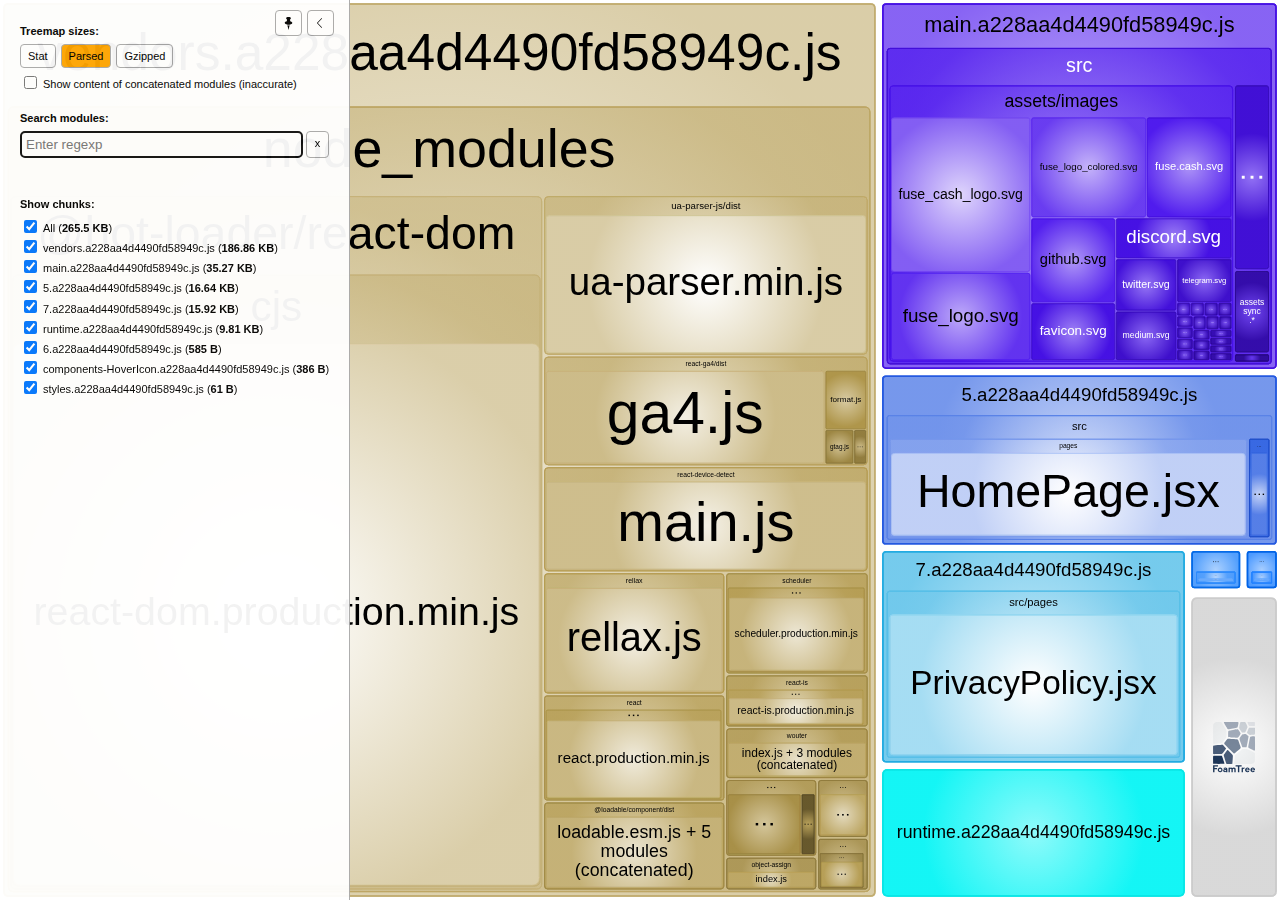
==== report.html @ ae602f25 "edits" ====
<!DOCTYPE html>
<html>
  <head>
    <meta charset="UTF-8"/>
    <meta name="viewport" content="width=device-width, initial-scale=1"/>
    <title>fuse.cash [30 Nov 2021 at 12:32]</title>
    <link rel="shortcut icon" href="[data-uri]" type="image/x-icon" />

    <script>
      window.enableWebSocket = false;
    </script>
    <!-- viewer.js -->
<script>/*! For license information please see viewer.js.LICENSE.txt */
(()=>{var e={4184:(e,t)=>{var n;
/*!
  Copyright (c) 2017 Jed Watson.
  Licensed under the MIT License (MIT), see
  http://jedwatson.github.io/classnames
*/!function(){"use strict";var r={}.hasOwnProperty;function i(){for(var e=[],t=0;t<arguments.length;t++){var n=arguments[t];if(n){var o=typeof n;if("string"===o||"number"===o)e.push(n);else if(Array.isArray(n)&&n.length){var a=i.apply(null,n);a&&e.push(a)}else if("object"===o)for(var s in n)r.call(n,s)&&n[s]&&e.push(s)}}return e.join(" ")}e.exports?(i.default=i,e.exports=i):void 0===(n=function(){return i}.apply(t,[]))||(e.exports=n)}()},3908:(e,t,n)=>{"use strict";n.d(t,{Z:()=>s});var r=n(4015),i=n.n(r),o=n(3645),a=n.n(o)()(i());a.push([e.id,".Button__button{background:#fff;border:1px solid #aaa;border-radius:4px;cursor:pointer;display:inline-block;font:var(--main-font);outline:none;padding:5px 7px;transition:background .3s ease;white-space:nowrap}.Button__button:focus,.Button__button:hover{background:#ffefd7}.Button__button.Button__active{background:orange;color:#000}.Button__button[disabled]{cursor:default}","",{version:3,sources:["webpack://./client/components/Button.css"],names:[],mappings:"AAAA,gBACE,eAAgB,CAChB,qBAAsB,CACtB,iBAAkB,CAClB,cAAe,CACf,oBAAqB,CACrB,qBAAsB,CACtB,YAAa,CACb,eAAgB,CAChB,8BAA+B,CAC/B,kBACF,CAEA,4CAEE,kBACF,CAEA,+BACE,iBAAmB,CACnB,UACF,CAEA,0BACE,cACF",sourcesContent:[".button {\n  background: #fff;\n  border: 1px solid #aaa;\n  border-radius: 4px;\n  cursor: pointer;\n  display: inline-block;\n  font: var(--main-font);\n  outline: none;\n  padding: 5px 7px;\n  transition: background .3s ease;\n  white-space: nowrap;\n}\n\n.button:focus,\n.button:hover {\n  background: #ffefd7;\n}\n\n.button.active {\n  background: #ffa500;\n  color: #000;\n}\n\n.button[disabled] {\n  cursor: default;\n}\n"],sourceRoot:""}]),a.locals={button:"Button__button",active:"Button__active"};const s=a},2396:(e,t,n)=>{"use strict";n.d(t,{Z:()=>s});var r=n(4015),i=n.n(r),o=n(3645),a=n.n(o)()(i());a.push([e.id,".Checkbox__label{display:inline-block}.Checkbox__checkbox,.Checkbox__label{cursor:pointer}.Checkbox__itemText{margin-left:3px;position:relative;top:-2px;vertical-align:middle}","",{version:3,sources:["webpack://./client/components/Checkbox.css"],names:[],mappings:"AAAA,iBAEE,oBACF,CAEA,qCAJE,cAMF,CAEA,oBACE,eAAgB,CAChB,iBAAkB,CAClB,QAAS,CACT,qBACF",sourcesContent:[".label {\n  cursor: pointer;\n  display: inline-block;\n}\n\n.checkbox {\n  cursor: pointer;\n}\n\n.itemText {\n  margin-left: 3px;\n  position: relative;\n  top: -2px;\n  vertical-align: middle;\n}\n"],sourceRoot:""}]),a.locals={label:"Checkbox__label",checkbox:"Checkbox__checkbox",itemText:"Checkbox__itemText"};const s=a},3213:(e,t,n)=>{"use strict";n.d(t,{Z:()=>s});var r=n(4015),i=n.n(r),o=n(3645),a=n.n(o)()(i());a.push([e.id,".CheckboxList__container{font:var(--main-font);white-space:nowrap}.CheckboxList__label{font-size:11px;font-weight:700;margin-bottom:7px}.CheckboxList__item+.CheckboxList__item{margin-top:1px}","",{version:3,sources:["webpack://./client/components/CheckboxList.css"],names:[],mappings:"AAAA,yBACE,qBAAsB,CACtB,kBACF,CAEA,qBACE,cAAe,CACf,eAAiB,CACjB,iBACF,CAEA,wCACE,cACF",sourcesContent:[".container {\n  font: var(--main-font);\n  white-space: nowrap;\n}\n\n.label {\n  font-size: 11px;\n  font-weight: bold;\n  margin-bottom: 7px;\n}\n\n.item + .item {\n  margin-top: 1px;\n}\n"],sourceRoot:""}]),a.locals={container:"CheckboxList__container",label:"CheckboxList__label",item:"CheckboxList__item"};const s=a},580:(e,t,n)=>{"use strict";n.d(t,{Z:()=>s});var r=n(4015),i=n.n(r),o=n(3645),a=n.n(o)()(i());a.push([e.id,".ContextMenu__container{font:var(--main-font);position:absolute;padding:0;border-radius:4px;background:#fff;border:1px solid #aaa;list-style:none;opacity:1;white-space:nowrap;visibility:visible;transition:opacity .2s ease,visibility .2s ease}.ContextMenu__hidden{opacity:0;visibility:hidden}","",{version:3,sources:["webpack://./client/components/ContextMenu.css"],names:[],mappings:"AAAA,wBACE,qBAAsB,CACtB,iBAAkB,CAClB,SAAU,CACV,iBAAkB,CAClB,eAAgB,CAChB,qBAAsB,CACtB,eAAgB,CAChB,SAAU,CACV,kBAAmB,CACnB,kBAAmB,CACnB,+CACF,CAEA,qBACE,SAAU,CACV,iBACF",sourcesContent:[".container {\n  font: var(--main-font);\n  position: absolute;\n  padding: 0;\n  border-radius: 4px;\n  background: #fff;\n  border: 1px solid #aaa;\n  list-style: none;\n  opacity: 1;\n  white-space: nowrap;\n  visibility: visible;\n  transition: opacity .2s ease, visibility .2s ease;\n}\n\n.hidden {\n  opacity: 0;\n  visibility: hidden;\n}\n"],sourceRoot:""}]),a.locals={container:"ContextMenu__container",hidden:"ContextMenu__hidden"};const s=a},9270:(e,t,n)=>{"use strict";n.d(t,{Z:()=>s});var r=n(4015),i=n.n(r),o=n(3645),a=n.n(o)()(i());a.push([e.id,".ContextMenuItem__item{cursor:pointer;margin:0;padding:8px 14px;-webkit-user-select:none;user-select:none}.ContextMenuItem__item:hover{background:#ffefd7}.ContextMenuItem__disabled{cursor:default;color:grey}.ContextMenuItem__item.ContextMenuItem__disabled:hover{background:transparent}","",{version:3,sources:["webpack://./client/components/ContextMenuItem.css"],names:[],mappings:"AAAA,uBACE,cAAe,CACf,QAAS,CACT,gBAAiB,CACjB,wBAAiB,CAAjB,gBACF,CAEA,6BACE,kBACF,CAEA,2BACE,cAAe,CACf,UACF,CAEA,uDACE,sBACF",sourcesContent:[".item {\n  cursor: pointer;\n  margin: 0;\n  padding: 8px 14px;\n  user-select: none;\n}\n\n.item:hover {\n  background: #ffefd7;\n}\n\n.disabled {\n  cursor: default;\n  color: gray;\n}\n\n.item.disabled:hover {\n  background: transparent;\n}\n"],sourceRoot:""}]),a.locals={item:"ContextMenuItem__item",disabled:"ContextMenuItem__disabled"};const s=a},1746:(e,t,n)=>{"use strict";n.d(t,{Z:()=>s});var r=n(4015),i=n.n(r),o=n(3645),a=n.n(o)()(i());a.push([e.id,".Icon__icon{background:no-repeat 50%/contain;display:inline-block}","",{version:3,sources:["webpack://./client/components/Icon.css"],names:[],mappings:"AAAA,YACE,gCAAoC,CACpC,oBACF",sourcesContent:[".icon {\n  background: no-repeat center/contain;\n  display: inline-block;\n}\n"],sourceRoot:""}]),a.locals={icon:"Icon__icon"};const s=a},697:(e,t,n)=>{"use strict";n.d(t,{Z:()=>m});var r=n(4015),i=n.n(r),o=n(3645),a=n.n(o),s=n(1667),u=n.n(s),l=n(4911),c=n(8752),h=n(4150),f=n(8868),d=a()(i()),p=u()(l.Z),g=u()(c.Z),b=u()(h.Z),v=u()(f.Z);d.push([e.id,".ModuleItem__container{background:no-repeat 0;cursor:pointer;margin-bottom:4px;padding-left:18px;position:relative;white-space:nowrap}.ModuleItem__container.ModuleItem__module{background-image:url("+p+");background-position-x:1px}.ModuleItem__container.ModuleItem__folder{background-image:url("+g+")}.ModuleItem__container.ModuleItem__chunk{background-image:url("+b+")}.ModuleItem__container.ModuleItem__invisible:hover:before{background:url("+v+') no-repeat 0;content:"";height:100%;left:0;top:1px;position:absolute;width:13px}',"",{version:3,sources:["webpack://./client/components/ModuleItem.css"],names:[],mappings:"AAAA,uBACE,sBAAiC,CACjC,cAAe,CACf,iBAAkB,CAClB,iBAAkB,CAClB,iBAAkB,CAClB,kBACF,CAEA,0CACE,wDAAkD,CAClD,yBACF,CAEA,0CACE,wDACF,CAEA,yCACE,wDACF,CAEA,0DACE,8DAAqE,CACrE,UAAW,CACX,WAAY,CACZ,MAAO,CACP,OAAQ,CACR,iBAAkB,CAClB,UACF",sourcesContent:[".container {\n  background: no-repeat left center;\n  cursor: pointer;\n  margin-bottom: 4px;\n  padding-left: 18px;\n  position: relative;\n  white-space: nowrap;\n}\n\n.container.module {\n  background-image: url('../assets/icon-module.svg');\n  background-position-x: 1px;\n}\n\n.container.folder {\n  background-image: url('../assets/icon-folder.svg');\n}\n\n.container.chunk {\n  background-image: url('../assets/icon-chunk.svg');\n}\n\n.container.invisible:hover::before {\n  background: url('../assets/icon-invisible.svg') no-repeat left center;\n  content: \"\";\n  height: 100%;\n  left: 0;\n  top: 1px;\n  position: absolute;\n  width: 13px;\n}\n"],sourceRoot:""}]),d.locals={container:"ModuleItem__container",module:"ModuleItem__module",folder:"ModuleItem__folder",chunk:"ModuleItem__chunk",invisible:"ModuleItem__invisible"};const m=d},3784:(e,t,n)=>{"use strict";n.d(t,{Z:()=>s});var r=n(4015),i=n.n(r),o=n(3645),a=n.n(o)()(i());a.push([e.id,".ModulesList__container{font:var(--main-font)}","",{version:3,sources:["webpack://./client/components/ModulesList.css"],names:[],mappings:"AAAA,wBACE,qBACF",sourcesContent:[".container {\n  font: var(--main-font);\n}\n"],sourceRoot:""}]),a.locals={container:"ModulesList__container"};const s=a},2393:(e,t,n)=>{"use strict";n.d(t,{Z:()=>s});var r=n(4015),i=n.n(r),o=n(3645),a=n.n(o)()(i());a.push([e.id,".ModulesTreemap__container{align-items:stretch;display:flex;height:100%;position:relative;width:100%}.ModulesTreemap__map{flex:1}.ModulesTreemap__sidebarGroup{font:var(--main-font);margin-bottom:20px}.ModulesTreemap__showOption{margin-top:5px}.ModulesTreemap__activeSize{font-weight:700}.ModulesTreemap__foundModulesInfo{display:flex;font:var(--main-font);margin:8px 0 0}.ModulesTreemap__foundModulesInfoItem+.ModulesTreemap__foundModulesInfoItem{margin-left:15px}.ModulesTreemap__foundModulesContainer{margin-top:15px;max-height:600px;overflow:auto}.ModulesTreemap__foundModulesChunk+.ModulesTreemap__foundModulesChunk{margin-top:15px}.ModulesTreemap__foundModulesChunkName{cursor:pointer;font:var(--main-font);font-weight:700;margin-bottom:7px}.ModulesTreemap__foundModulesList{margin-left:7px}","",{version:3,sources:["webpack://./client/components/ModulesTreemap.css"],names:[],mappings:"AAAA,2BACE,mBAAoB,CACpB,YAAa,CACb,WAAY,CACZ,iBAAkB,CAClB,UACF,CAEA,qBACE,MACF,CAEA,8BACE,qBAAsB,CACtB,kBACF,CAEA,4BACE,cACF,CAEA,4BACE,eACF,CAEA,kCACE,YAAa,CACb,qBAAsB,CACtB,cACF,CAEA,4EACE,gBACF,CAEA,uCACE,eAAgB,CAChB,gBAAiB,CACjB,aACF,CAEA,sEACE,eACF,CAEA,uCACE,cAAe,CACf,qBAAsB,CACtB,eAAiB,CACjB,iBACF,CAEA,kCACE,eACF",sourcesContent:[".container {\n  align-items: stretch;\n  display: flex;\n  height: 100%;\n  position: relative;\n  width: 100%;\n}\n\n.map {\n  flex: 1;\n}\n\n.sidebarGroup {\n  font: var(--main-font);\n  margin-bottom: 20px;\n}\n\n.showOption {\n  margin-top: 5px;\n}\n\n.activeSize {\n  font-weight: bold;\n}\n\n.foundModulesInfo {\n  display: flex;\n  font: var(--main-font);\n  margin: 8px 0 0;\n}\n\n.foundModulesInfoItem + .foundModulesInfoItem {\n  margin-left: 15px;\n}\n\n.foundModulesContainer {\n  margin-top: 15px;\n  max-height: 600px;\n  overflow: auto;\n}\n\n.foundModulesChunk + .foundModulesChunk {\n  margin-top: 15px;\n}\n\n.foundModulesChunkName {\n  cursor: pointer;\n  font: var(--main-font);\n  font-weight: bold;\n  margin-bottom: 7px;\n}\n\n.foundModulesList {\n  margin-left: 7px;\n}\n"],sourceRoot:""}]),a.locals={container:"ModulesTreemap__container",map:"ModulesTreemap__map",sidebarGroup:"ModulesTreemap__sidebarGroup",showOption:"ModulesTreemap__showOption",activeSize:"ModulesTreemap__activeSize",foundModulesInfo:"ModulesTreemap__foundModulesInfo",foundModulesInfoItem:"ModulesTreemap__foundModulesInfoItem",foundModulesContainer:"ModulesTreemap__foundModulesContainer",foundModulesChunk:"ModulesTreemap__foundModulesChunk",foundModulesChunkName:"ModulesTreemap__foundModulesChunkName",foundModulesList:"ModulesTreemap__foundModulesList"};const s=a},9976:(e,t,n)=>{"use strict";n.d(t,{Z:()=>s});var r=n(4015),i=n.n(r),o=n(3645),a=n.n(o)()(i());a.push([e.id,".Search__container{font:var(--main-font);white-space:nowrap}.Search__label{font-weight:700;margin-bottom:7px}.Search__row{display:flex}.Search__input{border:1px solid #aaa;border-radius:4px;display:block;flex:1;padding:5px}.Search__clear{flex:0 0 auto;line-height:1;margin-left:3px;padding:5px 8px 7px}","",{version:3,sources:["webpack://./client/components/Search.css"],names:[],mappings:"AAAA,mBACE,qBAAsB,CACtB,kBACF,CAEA,eACE,eAAiB,CACjB,iBACF,CAEA,aACE,YACF,CAEA,eACE,qBAAsB,CACtB,iBAAkB,CAClB,aAAc,CACd,MAAO,CACP,WACF,CAEA,eACE,aAAc,CACd,aAAc,CACd,eAAgB,CAChB,mBACF",sourcesContent:[".container {\n  font: var(--main-font);\n  white-space: nowrap;\n}\n\n.label {\n  font-weight: bold;\n  margin-bottom: 7px;\n}\n\n.row {\n  display: flex;\n}\n\n.input {\n  border: 1px solid #aaa;\n  border-radius: 4px;\n  display: block;\n  flex: 1;\n  padding: 5px;\n}\n\n.clear {\n  flex: 0 0 auto;\n  line-height: 1;\n  margin-left: 3px;\n  padding: 5px 8px 7px;\n}\n"],sourceRoot:""}]),a.locals={container:"Search__container",label:"Search__label",row:"Search__row",input:"Search__input",clear:"Search__clear"};const s=a},4826:(e,t,n)=>{"use strict";n.d(t,{Z:()=>s});var r=n(4015),i=n.n(r),o=n(3645),a=n.n(o)()(i());a.push([e.id,".Sidebar__container{background:#fff;border:none;border-right:1px solid #aaa;box-sizing:border-box;max-width:calc(50% - 10px);opacity:.95;z-index:1}.Sidebar__container:not(.Sidebar__hidden){min-width:200px}.Sidebar__container:not(.Sidebar__pinned){bottom:0;position:absolute;top:0;transition:transform .2s ease}.Sidebar__container.Sidebar__pinned{position:relative}.Sidebar__container.Sidebar__left{left:0}.Sidebar__container.Sidebar__left.Sidebar__hidden{transform:translateX(calc(-100% + 7px))}.Sidebar__content{box-sizing:border-box;height:100%;overflow-y:auto;padding:25px 20px 20px;width:100%}.Sidebar__empty.Sidebar__pinned .Sidebar__content{padding:0}.Sidebar__pinButton,.Sidebar__toggleButton{cursor:pointer;height:26px;line-height:0;position:absolute;top:10px;width:27px}.Sidebar__pinButton{right:47px}.Sidebar__toggleButton{padding-left:6px;right:15px}.Sidebar__hidden .Sidebar__toggleButton{right:-35px;transition:transform .2s ease}.Sidebar__hidden .Sidebar__toggleButton:hover{transform:translateX(4px)}.Sidebar__resizer{bottom:0;cursor:col-resize;position:absolute;right:0;top:0;width:7px}","",{version:3,sources:["webpack://./client/components/Sidebar.css"],names:[],mappings:"AAEA,oBACE,eAAgB,CAEhB,WAA4B,CAA5B,2BAA4B,CAC5B,qBAAsB,CACtB,0BAA2B,CAC3B,WAAa,CACb,SACF,CAEA,0CACE,eACF,CAEA,0CACE,QAAS,CACT,iBAAkB,CAClB,KAAM,CACN,6BACF,CAEA,oCACE,iBACF,CAEA,kCACE,MACF,CAEA,kDACE,uCACF,CAEA,kBACE,qBAAsB,CACtB,WAAY,CACZ,eAAgB,CAChB,sBAAuB,CACvB,UACF,CAEA,kDACE,SACF,CAEA,2CAEE,cAAe,CACf,WAAY,CACZ,aAAc,CACd,iBAAkB,CAClB,QAAS,CACT,UACF,CAEA,oBACE,UACF,CAEA,uBACE,gBAAiB,CACjB,UACF,CAEA,wCACE,WAAY,CACZ,6BACF,CAEA,8CACE,yBACF,CAEA,kBACE,QAAS,CACT,iBAAkB,CAClB,iBAAkB,CAClB,OAAQ,CACR,KAAM,CACN,SACF",sourcesContent:["@value toggleTime: 200ms;\n\n.container {\n  background: #fff;\n  border: none;\n  border-right: 1px solid #aaa;\n  box-sizing: border-box;\n  max-width: calc(50% - 10px);\n  opacity: 0.95;\n  z-index: 1;\n}\n\n.container:not(.hidden) {\n  min-width: 200px;\n}\n\n.container:not(.pinned) {\n  bottom: 0;\n  position: absolute;\n  top: 0;\n  transition: transform toggleTime ease;\n}\n\n.container.pinned {\n  position: relative;\n}\n\n.container.left {\n  left: 0;\n}\n\n.container.left.hidden {\n  transform: translateX(calc(-100% + 7px));\n}\n\n.content {\n  box-sizing: border-box;\n  height: 100%;\n  overflow-y: auto;\n  padding: 25px 20px 20px;\n  width: 100%;\n}\n\n.empty.pinned .content {\n  padding: 0;\n}\n\n.pinButton,\n.toggleButton {\n  cursor: pointer;\n  height: 26px;\n  line-height: 0;\n  position: absolute;\n  top: 10px;\n  width: 27px;\n}\n\n.pinButton {\n  right: 47px;\n}\n\n.toggleButton {\n  padding-left: 6px;\n  right: 15px;\n}\n\n.hidden .toggleButton {\n  right: -35px;\n  transition: transform .2s ease;\n}\n\n.hidden .toggleButton:hover {\n  transform: translateX(4px);\n}\n\n.resizer {\n  bottom: 0;\n  cursor: col-resize;\n  position: absolute;\n  right: 0;\n  top: 0;\n  width: 7px;\n}\n"],sourceRoot:""}]),a.locals={toggleTime:".2s",container:"Sidebar__container",hidden:"Sidebar__hidden",pinned:"Sidebar__pinned",left:"Sidebar__left",content:"Sidebar__content",empty:"Sidebar__empty",pinButton:"Sidebar__pinButton",toggleButton:"Sidebar__toggleButton",resizer:"Sidebar__resizer"};const s=a},6897:(e,t,n)=>{"use strict";n.d(t,{Z:()=>s});var r=n(4015),i=n.n(r),o=n(3645),a=n.n(o)()(i());a.push([e.id,".Switcher__container{font:var(--main-font);white-space:nowrap}.Switcher__label{font-weight:700;font-size:11px;margin-bottom:7px}.Switcher__item+.Switcher__item{margin-left:5px}","",{version:3,sources:["webpack://./client/components/Switcher.css"],names:[],mappings:"AAAA,qBACE,qBAAsB,CACtB,kBACF,CAEA,iBACE,eAAiB,CACjB,cAAe,CACf,iBACF,CAEA,gCACE,eACF",sourcesContent:[".container {\n  font: var(--main-font);\n  white-space: nowrap;\n}\n\n.label {\n  font-weight: bold;\n  font-size: 11px;\n  margin-bottom: 7px;\n}\n\n.item + .item {\n  margin-left: 5px;\n}\n"],sourceRoot:""}]),a.locals={container:"Switcher__container",label:"Switcher__label",item:"Switcher__item"};const s=a},7527:(e,t,n)=>{"use strict";n.d(t,{Z:()=>s});var r=n(4015),i=n.n(r),o=n(3645),a=n.n(o)()(i());a.push([e.id,".Tooltip__container{font:var(--main-font);position:absolute;padding:5px 10px;border-radius:4px;background:#fff;border:1px solid #aaa;opacity:.9;white-space:nowrap;visibility:visible;transition:opacity .2s ease,visibility .2s ease}.Tooltip__hidden{opacity:0;visibility:hidden}","",{version:3,sources:["webpack://./client/components/Tooltip.css"],names:[],mappings:"AAAA,oBACE,qBAAsB,CACtB,iBAAkB,CAClB,gBAAiB,CACjB,iBAAkB,CAClB,eAAgB,CAChB,qBAAsB,CACtB,UAAY,CACZ,kBAAmB,CACnB,kBAAmB,CACnB,+CACF,CAEA,iBACE,SAAU,CACV,iBACF",sourcesContent:[".container {\n  font: var(--main-font);\n  position: absolute;\n  padding: 5px 10px;\n  border-radius: 4px;\n  background: #fff;\n  border: 1px solid #aaa;\n  opacity: 0.9;\n  white-space: nowrap;\n  visibility: visible;\n  transition: opacity .2s ease, visibility .2s ease;\n}\n\n.hidden {\n  opacity: 0;\n  visibility: hidden;\n}\n"],sourceRoot:""}]),a.locals={container:"Tooltip__container",hidden:"Tooltip__hidden"};const s=a},1194:(e,t,n)=>{"use strict";n.d(t,{Z:()=>s});var r=n(4015),i=n.n(r),o=n(3645),a=n.n(o)()(i());a.push([e.id,":root{--main-font:normal 11px Verdana,sans-serif}#app,body,html{height:100%;margin:0;overflow:hidden;padding:0;width:100%}body.resizing{-webkit-user-select:none!important;user-select:none!important}body.resizing *{pointer-events:none}body.resizing.col{cursor:col-resize!important}","",{version:3,sources:["webpack://./client/viewer.css"],names:[],mappings:"AAAA,MACE,0CACF,CAEA,eAGE,WAAY,CACZ,QAAS,CACT,eAAgB,CAChB,SAAU,CACV,UACF,CAEA,cACE,kCAA4B,CAA5B,0BACF,CAEA,gBACE,mBACF,CAEA,kBACE,2BACF",sourcesContent:[":root {\n  --main-font: normal 11px Verdana, sans-serif;\n}\n\n:global html,\n:global body,\n:global #app {\n  height: 100%;\n  margin: 0;\n  overflow: hidden;\n  padding: 0;\n  width: 100%;\n}\n\n:global body.resizing {\n  user-select: none !important;\n}\n\n:global body.resizing * {\n  pointer-events: none;\n}\n\n:global body.resizing.col {\n  cursor: col-resize !important;\n}\n"],sourceRoot:""}]);const s=a},3645:e=>{"use strict";e.exports=function(e){var t=[];return t.toString=function(){return this.map((function(t){var n=e(t);return t[2]?"@media ".concat(t[2]," {").concat(n,"}"):n})).join("")},t.i=function(e,n,r){"string"==typeof e&&(e=[[null,e,""]]);var i={};if(r)for(var o=0;o<this.length;o++){var a=this[o][0];null!=a&&(i[a]=!0)}for(var s=0;s<e.length;s++){var u=[].concat(e[s]);r&&i[u[0]]||(n&&(u[2]?u[2]="".concat(n," and ").concat(u[2]):u[2]=n),t.push(u))}},t}},4015:e=>{"use strict";function t(e,t){return function(e){if(Array.isArray(e))return e}(e)||function(e,t){if("undefined"==typeof Symbol||!(Symbol.iterator in Object(e)))return;var n=[],r=!0,i=!1,o=void 0;try{for(var a,s=e[Symbol.iterator]();!(r=(a=s.next()).done)&&(n.push(a.value),!t||n.length!==t);r=!0);}catch(u){i=!0,o=u}finally{try{r||null==s.return||s.return()}finally{if(i)throw o}}return n}(e,t)||function(e,t){if(!e)return;if("string"==typeof e)return n(e,t);var r=Object.prototype.toString.call(e).slice(8,-1);"Object"===r&&e.constructor&&(r=e.constructor.name);if("Map"===r||"Set"===r)return Array.from(e);if("Arguments"===r||/^(?:Ui|I)nt(?:8|16|32)(?:Clamped)?Array$/.test(r))return n(e,t)}(e,t)||function(){throw new TypeError("Invalid attempt to destructure non-iterable instance.\nIn order to be iterable, non-array objects must have a [Symbol.iterator]() method.")}()}function n(e,t){(null==t||t>e.length)&&(t=e.length);for(var n=0,r=new Array(t);n<t;n++)r[n]=e[n];return r}e.exports=function(e){var n=t(e,4),r=n[1],i=n[3];if("function"==typeof btoa){var o=btoa(unescape(encodeURIComponent(JSON.stringify(i)))),a="sourceMappingURL=data:application/json;charset=utf-8;base64,".concat(o),s="/*# ".concat(a," */"),u=i.sources.map((function(e){return"/*# sourceURL=".concat(i.sourceRoot||"").concat(e," */")}));return[r].concat(u).concat([s]).join("\n")}return[r].join("\n")}},1667:e=>{"use strict";e.exports=function(e,t){return t||(t={}),"string"!=typeof(e=e&&e.__esModule?e.default:e)?e:(/^['"].*['"]$/.test(e)&&(e=e.slice(1,-1)),t.hash&&(e+=t.hash),/["'() \t\n]/.test(e)||t.needQuotes?'"'.concat(e.replace(/"/g,'\\"').replace(/\n/g,"\\n"),'"'):e)}},6755:e=>{"use strict";!function(t){var n=/^(b|B)$/,r={iec:{bits:["b","Kib","Mib","Gib","Tib","Pib","Eib","Zib","Yib"],bytes:["B","KiB","MiB","GiB","TiB","PiB","EiB","ZiB","YiB"]},jedec:{bits:["b","Kb","Mb","Gb","Tb","Pb","Eb","Zb","Yb"],bytes:["B","KB","MB","GB","TB","PB","EB","ZB","YB"]}},i={iec:["","kibi","mebi","gibi","tebi","pebi","exbi","zebi","yobi"],jedec:["","kilo","mega","giga","tera","peta","exa","zetta","yotta"]};function o(e){var t,o,a,s,u,l,c,h,f,d,p,g,b,v,m,y=1<arguments.length&&void 0!==arguments[1]?arguments[1]:{},C=[],w=0,x=void 0,_=void 0;if(isNaN(e))throw new TypeError("Invalid number");return o=!0===y.bits,p=!0===y.unix,t=y.base||2,d=void 0!==y.round?y.round:p?1:2,l=void 0!==y.locale?y.locale:"",c=y.localeOptions||{},g=void 0!==y.separator?y.separator:"",b=void 0!==y.spacer?y.spacer:p?"":" ",m=y.symbols||{},v=2===t&&y.standard||"jedec",f=y.output||"string",s=!0===y.fullform,u=y.fullforms instanceof Array?y.fullforms:[],x=void 0!==y.exponent?y.exponent:-1,a=2<t?1e3:1024,(h=(_=Number(e))<0)&&(_=-_),(-1===x||isNaN(x))&&(x=Math.floor(Math.log(_)/Math.log(a)))<0&&(x=0),8<x&&(x=8),"exponent"===f?x:(0===_?(C[0]=0,C[1]=p?"":r[v][o?"bits":"bytes"][x]):(w=_/(2===t?Math.pow(2,10*x):Math.pow(1e3,x)),o&&a<=(w*=8)&&x<8&&(w/=a,x++),C[0]=Number(w.toFixed(0<x?d:0)),C[0]===a&&x<8&&void 0===y.exponent&&(C[0]=1,x++),C[1]=10===t&&1===x?o?"kb":"kB":r[v][o?"bits":"bytes"][x],p&&(C[1]="jedec"===v?C[1].charAt(0):0<x?C[1].replace(/B$/,""):C[1],n.test(C[1])&&(C[0]=Math.floor(C[0]),C[1]=""))),h&&(C[0]=-C[0]),C[1]=m[C[1]]||C[1],!0===l?C[0]=C[0].toLocaleString():0<l.length?C[0]=C[0].toLocaleString(l,c):0<g.length&&(C[0]=C[0].toString().replace(".",g)),"array"===f?C:(s&&(C[1]=u[x]?u[x]:i[v][x]+(o?"bit":"byte")+(1===C[0]?"":"s")),"object"===f?{value:C[0],symbol:C[1],exponent:x}:C.join(b)))}o.partial=function(e){return function(t){return o(t,e)}},e.exports=o}("undefined"!=typeof window&&window)},2705:(e,t,n)=>{var r=n(5639).Symbol;e.exports=r},9932:e=>{e.exports=function(e,t){for(var n=-1,r=null==e?0:e.length,i=Array(r);++n<r;)i[n]=t(e[n],n,e);return i}},4286:e=>{e.exports=function(e){return e.split("")}},4239:(e,t,n)=>{var r=n(2705),i=n(9607),o=n(2333),a=r?r.toStringTag:void 0;e.exports=function(e){return null==e?void 0===e?"[object Undefined]":"[object Null]":a&&a in Object(e)?i(e):o(e)}},8674:e=>{e.exports=function(e){return function(t){return null==e?void 0:e[t]}}},4259:e=>{e.exports=function(e,t,n){var r=-1,i=e.length;t<0&&(t=-t>i?0:i+t),(n=n>i?i:n)<0&&(n+=i),i=t>n?0:n-t>>>0,t>>>=0;for(var o=Array(i);++r<i;)o[r]=e[r+t];return o}},531:(e,t,n)=>{var r=n(2705),i=n(9932),o=n(1469),a=n(3448),s=r?r.prototype:void 0,u=s?s.toString:void 0;e.exports=function e(t){if("string"==typeof t)return t;if(o(t))return i(t,e)+"";if(a(t))return u?u.call(t):"";var n=t+"";return"0"==n&&1/t==-Infinity?"-0":n}},180:(e,t,n)=>{var r=n(4259);e.exports=function(e,t,n){var i=e.length;return n=void 0===n?i:n,!t&&n>=i?e:r(e,t,n)}},8805:(e,t,n)=>{var r=n(180),i=n(2689),o=n(3140),a=n(9833);e.exports=function(e){return function(t){t=a(t);var n=i(t)?o(t):void 0,s=n?n[0]:t.charAt(0),u=n?r(n,1).join(""):t.slice(1);return s[e]()+u}}},9464:(e,t,n)=>{var r=n(8674)({"&":"&amp;","<":"&lt;",">":"&gt;",'"':"&quot;","'":"&#39;"});e.exports=r},1957:e=>{e.exports=!1},9607:(e,t,n)=>{var r=n(2705),i=Object.prototype,o=i.hasOwnProperty,a=i.toString,s=r?r.toStringTag:void 0;e.exports=function(e){var t=o.call(e,s),n=e[s];try{e[s]=void 0;var r=!0}catch(u){}var i=a.call(e);return r&&(t?e[s]=n:delete e[s]),i}},2689:e=>{var t=RegExp("[\\u200d\\ud800-\\udfff\\u0300-\\u036f\\ufe20-\\ufe2f\\u20d0-\\u20ff\\ufe0e\\ufe0f]");e.exports=function(e){return t.test(e)}},2333:e=>{var t=Object.prototype.toString;e.exports=function(e){return t.call(e)}},5639:(e,t,n)=>{var r=n(1957),i="object"==typeof self&&self&&self.Object===Object&&self,o=r||i||Function("return this")();e.exports=o},3140:(e,t,n)=>{var r=n(4286),i=n(2689),o=n(676);e.exports=function(e){return i(e)?o(e):r(e)}},676:e=>{var t="[\\ud800-\\udfff]",n="[\\u0300-\\u036f\\ufe20-\\ufe2f\\u20d0-\\u20ff]",r="\\ud83c[\\udffb-\\udfff]",i="[^\\ud800-\\udfff]",o="(?:\\ud83c[\\udde6-\\uddff]){2}",a="[\\ud800-\\udbff][\\udc00-\\udfff]",s="(?:"+n+"|"+r+")"+"?",u="[\\ufe0e\\ufe0f]?",l=u+s+("(?:\\u200d(?:"+[i,o,a].join("|")+")"+u+s+")*"),c="(?:"+[i+n+"?",n,o,a,t].join("|")+")",h=RegExp(r+"(?="+r+")|"+c+l,"g");e.exports=function(e){return e.match(h)||[]}},3279:(e,t,n)=>{var r=n(3218),i=n(7771),o=n(4841),a=Math.max,s=Math.min;e.exports=function(e,t,n){var u,l,c,h,f,d,p=0,g=!1,b=!1,v=!0;if("function"!=typeof e)throw new TypeError("Expected a function");function m(t){var n=u,r=l;return u=l=void 0,p=t,h=e.apply(r,n)}function y(e){return p=e,f=setTimeout(w,t),g?m(e):h}function C(e){var n=e-d;return void 0===d||n>=t||n<0||b&&e-p>=c}function w(){var e=i();if(C(e))return x(e);f=setTimeout(w,function(e){var n=t-(e-d);return b?s(n,c-(e-p)):n}(e))}function x(e){return f=void 0,v&&u?m(e):(u=l=void 0,h)}function _(){var e=i(),n=C(e);if(u=arguments,l=this,d=e,n){if(void 0===f)return y(d);if(b)return clearTimeout(f),f=setTimeout(w,t),m(d)}return void 0===f&&(f=setTimeout(w,t)),h}return t=o(t)||0,r(n)&&(g=!!n.leading,c=(b="maxWait"in n)?a(o(n.maxWait)||0,t):c,v="trailing"in n?!!n.trailing:v),_.cancel=function(){void 0!==f&&clearTimeout(f),p=0,u=d=l=f=void 0},_.flush=function(){return void 0===f?h:x(i())},_}},7187:(e,t,n)=>{var r=n(9464),i=n(9833),o=/[&<>"']/g,a=RegExp(o.source);e.exports=function(e){return(e=i(e))&&a.test(e)?e.replace(o,r):e}},3522:(e,t,n)=>{var r=n(9833),i=/[\\^$.*+?()[\]{}|]/g,o=RegExp(i.source);e.exports=function(e){return(e=r(e))&&o.test(e)?e.replace(i,"\\$&"):e}},1469:e=>{var t=Array.isArray;e.exports=t},3218:e=>{e.exports=function(e){var t=typeof e;return null!=e&&("object"==t||"function"==t)}},7005:e=>{e.exports=function(e){return null!=e&&"object"==typeof e}},3448:(e,t,n)=>{var r=n(4239),i=n(7005);e.exports=function(e){return"symbol"==typeof e||i(e)&&"[object Symbol]"==r(e)}},7771:(e,t,n)=>{var r=n(5639);e.exports=function(){return r.Date.now()}},4841:(e,t,n)=>{var r=n(3218),i=n(3448),o=/^\s+|\s+$/g,a=/^[-+]0x[0-9a-f]+$/i,s=/^0b[01]+$/i,u=/^0o[0-7]+$/i,l=parseInt;e.exports=function(e){if("number"==typeof e)return e;if(i(e))return NaN;if(r(e)){var t="function"==typeof e.valueOf?e.valueOf():e;e=r(t)?t+"":t}if("string"!=typeof e)return 0===e?e:+e;e=e.replace(o,"");var n=s.test(e);return n||u.test(e)?l(e.slice(2),n?2:8):a.test(e)?NaN:+e}},9833:(e,t,n)=>{var r=n(531);e.exports=function(e){return null==e?"":r(e)}},1700:(e,t,n)=>{var r=n(8805)("toUpperCase");e.exports=r},3379:(e,t,n)=>{"use strict";var r,i=function(){return void 0===r&&(r=Boolean(window&&document&&document.all&&!window.atob)),r},o=function(){var e={};return function(t){if(void 0===e[t]){var n=document.querySelector(t);if(window.HTMLIFrameElement&&n instanceof window.HTMLIFrameElement)try{n=n.contentDocument.head}catch(r){n=null}e[t]=n}return e[t]}}(),a=[];function s(e){for(var t=-1,n=0;n<a.length;n++)if(a[n].identifier===e){t=n;break}return t}function u(e,t){for(var n={},r=[],i=0;i<e.length;i++){var o=e[i],u=t.base?o[0]+t.base:o[0],l=n[u]||0,c="".concat(u," ").concat(l);n[u]=l+1;var h=s(c),f={css:o[1],media:o[2],sourceMap:o[3]};-1!==h?(a[h].references++,a[h].updater(f)):a.push({identifier:c,updater:b(f,t),references:1}),r.push(c)}return r}function l(e){var t=document.createElement("style"),r=e.attributes||{};if(void 0===r.nonce){var i=n.nc;i&&(r.nonce=i)}if(Object.keys(r).forEach((function(e){t.setAttribute(e,r[e])})),"function"==typeof e.insert)e.insert(t);else{var a=o(e.insert||"head");if(!a)throw new Error("Couldn't find a style target. This probably means that the value for the 'insert' parameter is invalid.");a.appendChild(t)}return t}var c,h=(c=[],function(e,t){return c[e]=t,c.filter(Boolean).join("\n")});function f(e,t,n,r){var i=n?"":r.media?"@media ".concat(r.media," {").concat(r.css,"}"):r.css;if(e.styleSheet)e.styleSheet.cssText=h(t,i);else{var o=document.createTextNode(i),a=e.childNodes;a[t]&&e.removeChild(a[t]),a.length?e.insertBefore(o,a[t]):e.appendChild(o)}}function d(e,t,n){var r=n.css,i=n.media,o=n.sourceMap;if(i?e.setAttribute("media",i):e.removeAttribute("media"),o&&"undefined"!=typeof btoa&&(r+="\n/*# sourceMappingURL=data:application/json;base64,".concat(btoa(unescape(encodeURIComponent(JSON.stringify(o))))," */")),e.styleSheet)e.styleSheet.cssText=r;else{for(;e.firstChild;)e.removeChild(e.firstChild);e.appendChild(document.createTextNode(r))}}var p=null,g=0;function b(e,t){var n,r,i;if(t.singleton){var o=g++;n=p||(p=l(t)),r=f.bind(null,n,o,!1),i=f.bind(null,n,o,!0)}else n=l(t),r=d.bind(null,n,t),i=function(){!function(e){if(null===e.parentNode)return!1;e.parentNode.removeChild(e)}(n)};return r(e),function(t){if(t){if(t.css===e.css&&t.media===e.media&&t.sourceMap===e.sourceMap)return;r(e=t)}else i()}}e.exports=function(e,t){(t=t||{}).singleton||"boolean"==typeof t.singleton||(t.singleton=i());var n=u(e=e||[],t);return function(e){if(e=e||[],"[object Array]"===Object.prototype.toString.call(e)){for(var r=0;r<n.length;r++){var i=s(n[r]);a[i].references--}for(var o=u(e,t),l=0;l<n.length;l++){var c=s(n[l]);0===a[c].references&&(a[c].updater(),a.splice(c,1))}n=o}}}},4150:(e,t,n)=>{"use strict";n.d(t,{Z:()=>r});const r="[data-uri]"},8752:(e,t,n)=>{"use strict";n.d(t,{Z:()=>r});const r="[data-uri]"},8868:(e,t,n)=>{"use strict";n.d(t,{Z:()=>r});const r="[data-uri]"},4911:(e,t,n)=>{"use strict";n.d(t,{Z:()=>r});const r="[data-uri]"}},t={};function n(r){if(t[r])return t[r].exports;var i=t[r]={id:r,exports:{}};return e[r](i,i.exports,n),i.exports}n.n=e=>{var t=e&&e.__esModule?()=>e.default:()=>e;return n.d(t,{a:t}),t},n.d=(e,t)=>{for(var r in t)n.o(t,r)&&!n.o(e,r)&&Object.defineProperty(e,r,{enumerable:!0,get:t[r]})},n.o=(e,t)=>Object.prototype.hasOwnProperty.call(e,t),(()=>{"use strict";var e,t,r,i,o,a,s={},u=[],l=/acit|ex(?:s|g|n|p|$)|rph|grid|ows|mnc|ntw|ine[ch]|zoo|^ord|itera/i;function c(e,t){for(var n in t)e[n]=t[n];return e}function h(e){var t=e.parentNode;t&&t.removeChild(e)}function f(e,t,n){var r,i,o,a=arguments,s={};for(o in t)"key"==o?r=t[o]:"ref"==o?i=t[o]:s[o]=t[o];if(arguments.length>3)for(n=[n],o=3;o<arguments.length;o++)n.push(a[o]);if(null!=n&&(s.children=n),"function"==typeof e&&null!=e.defaultProps)for(o in e.defaultProps)void 0===s[o]&&(s[o]=e.defaultProps[o]);return d(e,s,r,i,null)}function d(t,n,r,i,o){var a={type:t,props:n,key:r,ref:i,__k:null,__:null,__b:0,__e:null,__d:void 0,__c:null,__h:null,constructor:void 0,__v:o};return null==o&&(a.__v=a),null!=e.vnode&&e.vnode(a),a}function p(e){return e.children}function g(e,t){this.props=e,this.context=t}function b(e,t){if(null==t)return e.__?b(e.__,e.__.__k.indexOf(e)+1):null;for(var n;t<e.__k.length;t++)if(null!=(n=e.__k[t])&&null!=n.__e)return n.__e;return"function"==typeof e.type?b(e):null}function v(e){var t,n;if(null!=(e=e.__)&&null!=e.__c){for(e.__e=e.__c.base=null,t=0;t<e.__k.length;t++)if(null!=(n=e.__k[t])&&null!=n.__e){e.__e=e.__c.base=n.__e;break}return v(e)}}function m(n){(!n.__d&&(n.__d=!0)&&t.push(n)&&!y.__r++||i!==e.debounceRendering)&&((i=e.debounceRendering)||r)(y)}function y(){for(var e;y.__r=t.length;)e=t.sort((function(e,t){return e.__v.__b-t.__v.__b})),t=[],e.some((function(e){var t,n,r,i,o,a,s;e.__d&&(a=(o=(t=e).__v).__e,(s=t.__P)&&(n=[],(r=c({},o)).__v=r,i=k(s,o,r,t.__n,void 0!==s.ownerSVGElement,null!=o.__h?[a]:null,n,null==a?b(o):a,o.__h),z(n,o),i!=a&&v(o)))}))}function C(e,t,n,r,i,o,a,l,c,f){var g,v,m,y,C,w,_,A=r&&r.__k||u,S=A.length;for(c==s&&(c=null!=a?a[0]:S?b(r,0):null),n.__k=[],g=0;g<t.length;g++)if(null!=(y=n.__k[g]=null==(y=t[g])||"boolean"==typeof y?null:"string"==typeof y||"number"==typeof y?d(null,y,null,null,y):Array.isArray(y)?d(p,{children:y},null,null,null):null!=y.__e||null!=y.__c?d(y.type,y.props,y.key,null,y.__v):y)){if(y.__=n,y.__b=n.__b+1,null===(m=A[g])||m&&y.key==m.key&&y.type===m.type)A[g]=void 0;else for(v=0;v<S;v++){if((m=A[v])&&y.key==m.key&&y.type===m.type){A[v]=void 0;break}m=null}C=k(e,y,m=m||s,i,o,a,l,c,f),(v=y.ref)&&m.ref!=v&&(_||(_=[]),m.ref&&_.push(m.ref,null,y),_.push(v,y.__c||C,y)),null!=C?(null==w&&(w=C),c=x(e,y,m,A,a,C,c),f||"option"!=n.type?"function"==typeof n.type&&(n.__d=c):e.value=""):c&&m.__e==c&&c.parentNode!=e&&(c=b(m))}if(n.__e=w,null!=a&&"function"!=typeof n.type)for(g=a.length;g--;)null!=a[g]&&h(a[g]);for(g=S;g--;)null!=A[g]&&L(A[g],A[g]);if(_)for(g=0;g<_.length;g++)j(_[g],_[++g],_[++g])}function w(e,t){return t=t||[],null==e||"boolean"==typeof e||(Array.isArray(e)?e.some((function(e){w(e,t)})):t.push(e)),t}function x(e,t,n,r,i,o,a){var s,u,l;if(void 0!==t.__d)s=t.__d,t.__d=void 0;else if(i==n||o!=a||null==o.parentNode)e:if(null==a||a.parentNode!==e)e.appendChild(o),s=null;else{for(u=a,l=0;(u=u.nextSibling)&&l<r.length;l+=2)if(u==o)break e;e.insertBefore(o,a),s=a}return void 0!==s?s:o.nextSibling}function _(e,t,n){"-"===t[0]?e.setProperty(t,n):e[t]=null==n?"":"number"!=typeof n||l.test(t)?n:n+"px"}function A(e,t,n,r,i){var o,a,s;if(i&&"className"==t&&(t="class"),"style"===t)if("string"==typeof n)e.style.cssText=n;else{if("string"==typeof r&&(e.style.cssText=r=""),r)for(t in r)n&&t in n||_(e.style,t,"");if(n)for(t in n)r&&n[t]===r[t]||_(e.style,t,n[t])}else"o"===t[0]&&"n"===t[1]?(o=t!==(t=t.replace(/Capture$/,"")),(a=t.toLowerCase())in e&&(t=a),t=t.slice(2),e.l||(e.l={}),e.l[t+o]=n,s=o?M:S,n?r||e.addEventListener(t,s,o):e.removeEventListener(t,s,o)):"list"!==t&&"tagName"!==t&&"form"!==t&&"type"!==t&&"size"!==t&&"download"!==t&&"href"!==t&&!i&&t in e?e[t]=null==n?"":n:"function"!=typeof n&&"dangerouslySetInnerHTML"!==t&&(t!==(t=t.replace(/xlink:?/,""))?null==n||!1===n?e.removeAttributeNS("http://www.w3.org/1999/xlink",t.toLowerCase()):e.setAttributeNS("http://www.w3.org/1999/xlink",t.toLowerCase(),n):null==n||!1===n&&!/^ar/.test(t)?e.removeAttribute(t):e.setAttribute(t,n))}function S(t){this.l[t.type+!1](e.event?e.event(t):t)}function M(t){this.l[t.type+!0](e.event?e.event(t):t)}function T(e,t,n){var r,i;for(r=0;r<e.__k.length;r++)(i=e.__k[r])&&(i.__=e,i.__e&&("function"==typeof i.type&&i.__k.length>1&&T(i,t,n),t=x(n,i,i,e.__k,null,i.__e,t),"function"==typeof e.type&&(e.__d=t)))}function k(t,n,r,i,o,a,s,u,l){var h,f,d,b,v,m,y,w,x,_,A,S=n.type;if(void 0!==n.constructor)return null;null!=r.__h&&(l=r.__h,u=n.__e=r.__e,n.__h=null,a=[u]),(h=e.__b)&&h(n);try{e:if("function"==typeof S){if(w=n.props,x=(h=S.contextType)&&i[h.__c],_=h?x?x.props.value:h.__:i,r.__c?y=(f=n.__c=r.__c).__=f.__E:("prototype"in S&&S.prototype.render?n.__c=f=new S(w,_):(n.__c=f=new g(w,_),f.constructor=S,f.render=B),x&&x.sub(f),f.props=w,f.state||(f.state={}),f.context=_,f.__n=i,d=f.__d=!0,f.__h=[]),null==f.__s&&(f.__s=f.state),null!=S.getDerivedStateFromProps&&(f.__s==f.state&&(f.__s=c({},f.__s)),c(f.__s,S.getDerivedStateFromProps(w,f.__s))),b=f.props,v=f.state,d)null==S.getDerivedStateFromProps&&null!=f.componentWillMount&&f.componentWillMount(),null!=f.componentDidMount&&f.__h.push(f.componentDidMount);else{if(null==S.getDerivedStateFromProps&&w!==b&&null!=f.componentWillReceiveProps&&f.componentWillReceiveProps(w,_),!f.__e&&null!=f.shouldComponentUpdate&&!1===f.shouldComponentUpdate(w,f.__s,_)||n.__v===r.__v){f.props=w,f.state=f.__s,n.__v!==r.__v&&(f.__d=!1),f.__v=n,n.__e=r.__e,n.__k=r.__k,f.__h.length&&s.push(f),T(n,u,t);break e}null!=f.componentWillUpdate&&f.componentWillUpdate(w,f.__s,_),null!=f.componentDidUpdate&&f.__h.push((function(){f.componentDidUpdate(b,v,m)}))}f.context=_,f.props=w,f.state=f.__s,(h=e.__r)&&h(n),f.__d=!1,f.__v=n,f.__P=t,h=f.render(f.props,f.state,f.context),f.state=f.__s,null!=f.getChildContext&&(i=c(c({},i),f.getChildContext())),d||null==f.getSnapshotBeforeUpdate||(m=f.getSnapshotBeforeUpdate(b,v)),A=null!=h&&h.type==p&&null==h.key?h.props.children:h,C(t,Array.isArray(A)?A:[A],n,r,i,o,a,s,u,l),f.base=n.__e,n.__h=null,f.__h.length&&s.push(f),y&&(f.__E=f.__=null),f.__e=!1}else null==a&&n.__v===r.__v?(n.__k=r.__k,n.__e=r.__e):n.__e=D(r.__e,n,r,i,o,a,s,l);(h=e.diffed)&&h(n)}catch(t){n.__v=null,(l||null!=a)&&(n.__e=u,n.__h=!!l,a[a.indexOf(u)]=null),e.__e(t,n,r)}return n.__e}function z(t,n){e.__c&&e.__c(n,t),t.some((function(n){try{t=n.__h,n.__h=[],t.some((function(e){e.call(n)}))}catch(t){e.__e(t,n.__v)}}))}function D(e,t,n,r,i,o,a,l){var c,h,f,d,p,g=n.props,b=t.props;if(i="svg"===t.type||i,null!=o)for(c=0;c<o.length;c++)if(null!=(h=o[c])&&((null===t.type?3===h.nodeType:h.localName===t.type)||e==h)){e=h,o[c]=null;break}if(null==e){if(null===t.type)return document.createTextNode(b);e=i?document.createElementNS("http://www.w3.org/2000/svg",t.type):document.createElement(t.type,b.is&&{is:b.is}),o=null,l=!1}if(null===t.type)g===b||l&&e.data===b||(e.data=b);else{if(null!=o&&(o=u.slice.call(e.childNodes)),f=(g=n.props||s).dangerouslySetInnerHTML,d=b.dangerouslySetInnerHTML,!l){if(null!=o)for(g={},p=0;p<e.attributes.length;p++)g[e.attributes[p].name]=e.attributes[p].value;(d||f)&&(d&&(f&&d.__html==f.__html||d.__html===e.innerHTML)||(e.innerHTML=d&&d.__html||""))}(function(e,t,n,r,i){var o;for(o in n)"children"===o||"key"===o||o in t||A(e,o,null,n[o],r);for(o in t)i&&"function"!=typeof t[o]||"children"===o||"key"===o||"value"===o||"checked"===o||n[o]===t[o]||A(e,o,t[o],n[o],r)})(e,b,g,i,l),d?t.__k=[]:(c=t.props.children,C(e,Array.isArray(c)?c:[c],t,n,r,"foreignObject"!==t.type&&i,o,a,s,l)),l||("value"in b&&void 0!==(c=b.value)&&(c!==e.value||"progress"===t.type&&!c)&&A(e,"value",c,g.value,!1),"checked"in b&&void 0!==(c=b.checked)&&c!==e.checked&&A(e,"checked",c,g.checked,!1))}return e}function j(t,n,r){try{"function"==typeof t?t(n):t.current=n}catch(t){e.__e(t,r)}}function L(t,n,r){var i,o,a;if(e.unmount&&e.unmount(t),(i=t.ref)&&(i.current&&i.current!==t.__e||j(i,null,n)),r||"function"==typeof t.type||(r=null!=(o=t.__e)),t.__e=t.__d=void 0,null!=(i=t.__c)){if(i.componentWillUnmount)try{i.componentWillUnmount()}catch(t){e.__e(t,n)}i.base=i.__P=null}if(i=t.__k)for(a=0;a<i.length;a++)i[a]&&L(i[a],n,r);null!=o&&h(o)}function B(e,t,n){return this.constructor(e,n)}function E(t,n,r){var i,a,l;e.__&&e.__(t,n),a=(i=r===o)?null:r&&r.__k||n.__k,t=f(p,null,[t]),l=[],k(n,(i?n:r||n).__k=t,a||s,s,void 0!==n.ownerSVGElement,r&&!i?[r]:a?null:n.childNodes.length?u.slice.call(n.childNodes):null,l,r||s,i),z(l,t)}function O(e,t){E(e,t,o)}function I(e,t,n){var r,i,o,a=arguments,s=c({},e.props);for(o in t)"key"==o?r=t[o]:"ref"==o?i=t[o]:s[o]=t[o];if(arguments.length>3)for(n=[n],o=3;o<arguments.length;o++)n.push(a[o]);return null!=n&&(s.children=n),d(e.type,s,r||e.key,i||e.ref,null)}function N(t,n,r,i,o){var a,s,u={type:t,props:n,key:r,ref:n&&n.ref,__k:null,__:null,__b:0,__e:null,__d:void 0,__c:null,__h:null,constructor:void 0,__v:void 0,__source:i,__self:o};if(u.__v=u,"function"==typeof t&&(a=t.defaultProps))for(s in a)void 0===n[s]&&(n[s]=a[s]);return e.vnode&&e.vnode(u),u}function P(e,t,n,r){n&&Object.defineProperty(e,t,{enumerable:n.enumerable,configurable:n.configurable,writable:n.writable,value:n.initializer?n.initializer.call(r):void 0})}function F(e,t,n,r,i){var o={};return Object.keys(r).forEach((function(e){o[e]=r[e]})),o.enumerable=!!o.enumerable,o.configurable=!!o.configurable,("value"in o||o.initializer)&&(o.writable=!0),o=n.slice().reverse().reduce((function(n,r){return r(e,t,n)||n}),o),i&&void 0!==o.initializer&&(o.value=o.initializer?o.initializer.call(i):void 0,o.initializer=void 0),void 0===o.initializer&&(Object.defineProperty(e,t,o),o=null),o}e={__e:function(e,t){for(var n,r,i,o=t.__h;t=t.__;)if((n=t.__c)&&!n.__)try{if((r=n.constructor)&&null!=r.getDerivedStateFromError&&(n.setState(r.getDerivedStateFromError(e)),i=n.__d),null!=n.componentDidCatch&&(n.componentDidCatch(e),i=n.__d),i)return t.__h=o,n.__E=n}catch(t){e=t}throw e}},g.prototype.setState=function(e,t){var n;n=null!=this.__s&&this.__s!==this.state?this.__s:this.__s=c({},this.state),"function"==typeof e&&(e=e(c({},n),this.props)),e&&c(n,e),null!=e&&this.__v&&(t&&this.__h.push(t),m(this))},g.prototype.forceUpdate=function(e){this.__v&&(this.__e=!0,e&&this.__h.push(e),m(this))},g.prototype.render=p,t=[],r="function"==typeof Promise?Promise.prototype.then.bind(Promise.resolve()):setTimeout,y.__r=0,o=s,a=0;const R=[];Object.freeze(R);const G={};function U(){return++st.mobxGuid}function H(e){throw V(!1,e),"X"}function V(e,t){if(!e)throw new Error("[mobx] "+(t||"An invariant failed, however the error is obfuscated because this is a production build."))}Object.freeze(G);function W(e){let t=!1;return function(){if(!t)return t=!0,e.apply(this,arguments)}}const q=()=>{};function Z(e){return null!==e&&"object"==typeof e}function K(e){if(null===e||"object"!=typeof e)return!1;const t=Object.getPrototypeOf(e);return t===Object.prototype||null===t}function Y(e,t,n){Object.defineProperty(e,t,{enumerable:!1,writable:!0,configurable:!0,value:n})}function $(e,t){const n="isMobX"+e;return t.prototype[n]=!0,function(e){return Z(e)&&!0===e[n]}}function J(e){return e instanceof Map}function X(e){return e instanceof Set}function Q(e){const t=new Set;for(let n in e)t.add(n);return Object.getOwnPropertySymbols(e).forEach((n=>{Object.getOwnPropertyDescriptor(e,n).enumerable&&t.add(n)})),Array.from(t)}function ee(e){return e&&e.toString?e.toString():new String(e).toString()}function te(e){return null===e?null:"object"==typeof e?""+e:e}const ne="undefined"!=typeof Reflect&&Reflect.ownKeys?Reflect.ownKeys:Object.getOwnPropertySymbols?e=>Object.getOwnPropertyNames(e).concat(Object.getOwnPropertySymbols(e)):Object.getOwnPropertyNames,re=Symbol("mobx administration");class ie{constructor(e="Atom@"+U()){this.name=e,this.isPendingUnobservation=!1,this.isBeingObserved=!1,this.observers=new Set,this.diffValue=0,this.lastAccessedBy=0,this.lowestObserverState=Le.NOT_TRACKING}onBecomeObserved(){this.onBecomeObservedListeners&&this.onBecomeObservedListeners.forEach((e=>e()))}onBecomeUnobserved(){this.onBecomeUnobservedListeners&&this.onBecomeUnobservedListeners.forEach((e=>e()))}reportObserved(){return dt(this)}reportChanged(){ht(),function(e){if(e.lowestObserverState===Le.STALE)return;e.lowestObserverState=Le.STALE,e.observers.forEach((t=>{t.dependenciesState===Le.UP_TO_DATE&&(t.isTracing!==Be.NONE&&pt(t,e),t.onBecomeStale()),t.dependenciesState=Le.STALE}))}(this),ft()}toString(){return this.name}}const oe=$("Atom",ie);function ae(e,t=q,n=q){const r=new ie(e);var i;return t!==q&&Lt("onBecomeObserved",r,t,i),n!==q&&jt(r,n),r}const se={identity:function(e,t){return e===t},structural:function(e,t){return _n(e,t)},default:function(e,t){return Object.is(e,t)},shallow:function(e,t){return _n(e,t,1)}},ue=Symbol("mobx did run lazy initializers"),le=Symbol("mobx pending decorators"),ce={},he={};function fe(e,t){const n=t?ce:he;return n[e]||(n[e]={configurable:!0,enumerable:t,get(){return de(this),this[e]},set(t){de(this),this[e]=t}})}function de(e){if(!0===e[ue])return;const t=e[le];if(t){Y(e,ue,!0);const n=[...Object.getOwnPropertySymbols(t),...Object.keys(t)];for(const r of n){const n=t[r];n.propertyCreator(e,n.prop,n.descriptor,n.decoratorTarget,n.decoratorArguments)}}}function pe(e,t){return function(){let n;const r=function(r,i,o,a){if(!0===a)return t(r,i,o,r,n),null;if(!Object.prototype.hasOwnProperty.call(r,le)){const e=r[le];Y(r,le,Object.assign({},e))}return r[le][i]={prop:i,propertyCreator:t,descriptor:o,decoratorTarget:r,decoratorArguments:n},fe(i,e)};return ge(arguments)?(n=R,r.apply(null,arguments)):(n=Array.prototype.slice.call(arguments),r)}}function ge(e){return(2===e.length||3===e.length)&&("string"==typeof e[1]||"symbol"==typeof e[1])||4===e.length&&!0===e[3]}function be(e,t,n){return Gt(e)?e:Array.isArray(e)?Te.array(e,{name:n}):K(e)?Te.object(e,void 0,{name:n}):J(e)?Te.map(e,{name:n}):X(e)?Te.set(e,{name:n}):e}function ve(e){return e}function me(e){V(e);const t=pe(!0,((t,n,r,i,o)=>{const a=r?r.initializer?r.initializer.call(t):r.value:void 0;pn(t).addObservableProp(n,a,e)})),n=t;return n.enhancer=e,n}const ye={deep:!0,name:void 0,defaultDecorator:void 0,proxy:!0};function Ce(e){return null==e?ye:"string"==typeof e?{name:e,deep:!0,proxy:!0}:e}Object.freeze(ye);const we=me(be),xe=me((function(e,t,n){return null==e||yn(e)||rn(e)||un(e)||fn(e)?e:Array.isArray(e)?Te.array(e,{name:n,deep:!1}):K(e)?Te.object(e,void 0,{name:n,deep:!1}):J(e)?Te.map(e,{name:n,deep:!1}):X(e)?Te.set(e,{name:n,deep:!1}):H(!1)})),_e=me(ve),Ae=me((function(e,t,n){return _n(e,t)?t:e}));function Se(e){return e.defaultDecorator?e.defaultDecorator.enhancer:!1===e.deep?ve:be}const Me={box(e,t){arguments.length>2&&ke("box");const n=Ce(t);return new Qe(e,Se(n),n.name,!0,n.equals)},array(e,t){arguments.length>2&&ke("array");const n=Ce(t);return function(e,t,n="ObservableArray@"+U(),r=!1){const i=new en(n,t,r);o=i.values,a=re,s=i,Object.defineProperty(o,a,{enumerable:!1,writable:!1,configurable:!0,value:s});var o,a,s;const u=new Proxy(i.values,Qt);if(i.proxy=u,e&&e.length){const t=Je(!0);i.spliceWithArray(0,0,e),Xe(t)}return u}(e,Se(n),n.name)},map(e,t){arguments.length>2&&ke("map");const n=Ce(t);return new sn(e,Se(n),n.name)},set(e,t){arguments.length>2&&ke("set");const n=Ce(t);return new hn(e,Se(n),n.name)},object(e,t,n){"string"==typeof arguments[1]&&ke("object");const r=Ce(n);if(!1===r.proxy)return Et({},e,t,r);{const n=Ot(r),i=function(e){const t=new Proxy(e,qt);return e[re].proxy=t,t}(Et({},void 0,void 0,r));return It(i,e,t,n),i}},ref:_e,shallow:xe,deep:we,struct:Ae},Te=function(e,t,n){if("string"==typeof arguments[1]||"symbol"==typeof arguments[1])return we.apply(null,arguments);if(Gt(e))return e;const r=K(e)?Te.object(e,t,n):Array.isArray(e)?Te.array(e,t):J(e)?Te.map(e,t):X(e)?Te.set(e,t):e;if(r!==e)return r;H(!1)};function ke(e){H(`Expected one or two arguments to observable.${e}. Did you accidentally try to use observable.${e} as decorator?`)}Object.keys(Me).forEach((e=>Te[e]=Me[e]));const ze=pe(!1,((e,t,n,r,i)=>{const{get:o,set:a}=n,s=i[0]||{};pn(e).addComputedProp(e,t,Object.assign({get:o,set:a,context:e},s))})),De=ze({equals:se.structural}),je=function(e,t,n){if("string"==typeof t)return ze.apply(null,arguments);if(null!==e&&"object"==typeof e&&1===arguments.length)return ze.apply(null,arguments);const r="object"==typeof t?t:{};return r.get=e,r.set="function"==typeof t?t:r.set,r.name=r.name||e.name||"",new et(r)};var Le,Be;je.struct=De,function(e){e[e.NOT_TRACKING=-1]="NOT_TRACKING",e[e.UP_TO_DATE=0]="UP_TO_DATE",e[e.POSSIBLY_STALE=1]="POSSIBLY_STALE",e[e.STALE=2]="STALE"}(Le||(Le={})),function(e){e[e.NONE=0]="NONE",e[e.LOG=1]="LOG",e[e.BREAK=2]="BREAK"}(Be||(Be={}));class Ee{constructor(e){this.cause=e}}function Oe(e){return e instanceof Ee}function Ie(e){switch(e.dependenciesState){case Le.UP_TO_DATE:return!1;case Le.NOT_TRACKING:case Le.STALE:return!0;case Le.POSSIBLY_STALE:{const t=He(!0),n=Ge(),r=e.observing,i=r.length;for(let o=0;o<i;o++){const i=r[o];if(tt(i)){if(st.disableErrorBoundaries)i.get();else try{i.get()}catch(u){return Ue(n),Ve(t),!0}if(e.dependenciesState===Le.STALE)return Ue(n),Ve(t),!0}}return We(e),Ue(n),Ve(t),!1}}}function Ne(e){const t=e.observers.size>0;st.computationDepth>0&&t&&H(!1),st.allowStateChanges||!t&&"strict"!==st.enforceActions||H(!1)}function Pe(e,t,n){const r=He(!0);We(e),e.newObserving=new Array(e.observing.length+100),e.unboundDepsCount=0,e.runId=++st.runId;const i=st.trackingDerivation;let o;if(st.trackingDerivation=e,!0===st.disableErrorBoundaries)o=t.call(n);else try{o=t.call(n)}catch(u){o=new Ee(u)}return st.trackingDerivation=i,function(e){const t=e.observing,n=e.observing=e.newObserving;let r=Le.UP_TO_DATE,i=0,o=e.unboundDepsCount;for(let a=0;a<o;a++){const e=n[a];0===e.diffValue&&(e.diffValue=1,i!==a&&(n[i]=e),i++),e.dependenciesState>r&&(r=e.dependenciesState)}n.length=i,e.newObserving=null,o=t.length;for(;o--;){const n=t[o];0===n.diffValue&&lt(n,e),n.diffValue=0}for(;i--;){const t=n[i];1===t.diffValue&&(t.diffValue=0,ut(t,e))}r!==Le.UP_TO_DATE&&(e.dependenciesState=r,e.onBecomeStale())}(e),Ve(r),o}function Fe(e){const t=e.observing;e.observing=[];let n=t.length;for(;n--;)lt(t[n],e);e.dependenciesState=Le.NOT_TRACKING}function Re(e){const t=Ge();try{return e()}finally{Ue(t)}}function Ge(){const e=st.trackingDerivation;return st.trackingDerivation=null,e}function Ue(e){st.trackingDerivation=e}function He(e){const t=st.allowStateReads;return st.allowStateReads=e,t}function Ve(e){st.allowStateReads=e}function We(e){if(e.dependenciesState===Le.UP_TO_DATE)return;e.dependenciesState=Le.UP_TO_DATE;const t=e.observing;let n=t.length;for(;n--;)t[n].lowestObserverState=Le.UP_TO_DATE}let qe=0,Ze=1;const Ke=Object.getOwnPropertyDescriptor((()=>{}),"name");Ke&&Ke.configurable;function Ye(e,t,n){const r=function(){return $e(e,t,n||this,arguments)};return r.isMobxAction=!0,r}function $e(e,t,n,r){const i=function(e,t,n){const r=!1;let i=0;0;const o=Ge();ht();const a=Je(!0),s=He(!0),u={prevDerivation:o,prevAllowStateChanges:a,prevAllowStateReads:s,notifySpy:r,startTime:i,actionId:Ze++,parentActionId:qe};return qe=u.actionId,u}();try{return t.apply(n,r)}catch(o){throw i.error=o,o}finally{!function(e){qe!==e.actionId&&H("invalid action stack. did you forget to finish an action?");qe=e.parentActionId,void 0!==e.error&&(st.suppressReactionErrors=!0);Xe(e.prevAllowStateChanges),Ve(e.prevAllowStateReads),ft(),Ue(e.prevDerivation),e.notifySpy&&!1;st.suppressReactionErrors=!1}(i)}}function Je(e){const t=st.allowStateChanges;return st.allowStateChanges=e,t}function Xe(e){st.allowStateChanges=e}class Qe extends ie{constructor(e,t,n="ObservableValue@"+U(),r=!0,i=se.default){super(n),this.enhancer=t,this.name=n,this.equals=i,this.hasUnreportedChange=!1,this.value=t(e,void 0,n)}dehanceValue(e){return void 0!==this.dehancer?this.dehancer(e):e}set(e){this.value;if((e=this.prepareNewValue(e))!==st.UNCHANGED){0,this.setNewValue(e)}}prepareNewValue(e){if(Ne(this),Zt(this)){const t=Yt(this,{object:this,type:"update",newValue:e});if(!t)return st.UNCHANGED;e=t.newValue}return e=this.enhancer(e,this.value,this.name),this.equals(this.value,e)?st.UNCHANGED:e}setNewValue(e){const t=this.value;this.value=e,this.reportChanged(),$t(this)&&Xt(this,{type:"update",object:this,newValue:e,oldValue:t})}get(){return this.reportObserved(),this.dehanceValue(this.value)}intercept(e){return Kt(this,e)}observe(e,t){return t&&e({object:this,type:"update",newValue:this.value,oldValue:void 0}),Jt(this,e)}toJSON(){return this.get()}toString(){return`${this.name}[${this.value}]`}valueOf(){return te(this.get())}[Symbol.toPrimitive](){return this.valueOf()}}$("ObservableValue",Qe);class et{constructor(e){this.dependenciesState=Le.NOT_TRACKING,this.observing=[],this.newObserving=null,this.isBeingObserved=!1,this.isPendingUnobservation=!1,this.observers=new Set,this.diffValue=0,this.runId=0,this.lastAccessedBy=0,this.lowestObserverState=Le.UP_TO_DATE,this.unboundDepsCount=0,this.__mapid="#"+U(),this.value=new Ee(null),this.isComputing=!1,this.isRunningSetter=!1,this.isTracing=Be.NONE,V(e.get,"missing option for computed: get"),this.derivation=e.get,this.name=e.name||"ComputedValue@"+U(),e.set&&(this.setter=Ye(this.name+"-setter",e.set)),this.equals=e.equals||(e.compareStructural||e.struct?se.structural:se.default),this.scope=e.context,this.requiresReaction=!!e.requiresReaction,this.keepAlive=!!e.keepAlive}onBecomeStale(){!function(e){if(e.lowestObserverState!==Le.UP_TO_DATE)return;e.lowestObserverState=Le.POSSIBLY_STALE,e.observers.forEach((t=>{t.dependenciesState===Le.UP_TO_DATE&&(t.dependenciesState=Le.POSSIBLY_STALE,t.isTracing!==Be.NONE&&pt(t,e),t.onBecomeStale())}))}(this)}onBecomeObserved(){this.onBecomeObservedListeners&&this.onBecomeObservedListeners.forEach((e=>e()))}onBecomeUnobserved(){this.onBecomeUnobservedListeners&&this.onBecomeUnobservedListeners.forEach((e=>e()))}get(){this.isComputing&&H(`Cycle detected in computation ${this.name}: ${this.derivation}`),0!==st.inBatch||0!==this.observers.size||this.keepAlive?(dt(this),Ie(this)&&this.trackAndCompute()&&function(e){if(e.lowestObserverState===Le.STALE)return;e.lowestObserverState=Le.STALE,e.observers.forEach((t=>{t.dependenciesState===Le.POSSIBLY_STALE?t.dependenciesState=Le.STALE:t.dependenciesState===Le.UP_TO_DATE&&(e.lowestObserverState=Le.UP_TO_DATE)}))}(this)):Ie(this)&&(this.warnAboutUntrackedRead(),ht(),this.value=this.computeValue(!1),ft());const e=this.value;if(Oe(e))throw e.cause;return e}peek(){const e=this.computeValue(!1);if(Oe(e))throw e.cause;return e}set(e){if(this.setter){V(!this.isRunningSetter,`The setter of computed value '${this.name}' is trying to update itself. Did you intend to update an _observable_ value, instead of the computed property?`),this.isRunningSetter=!0;try{this.setter.call(this.scope,e)}finally{this.isRunningSetter=!1}}else V(!1,!1)}trackAndCompute(){const e=this.value,t=this.dependenciesState===Le.NOT_TRACKING,n=this.computeValue(!0),r=t||Oe(e)||Oe(n)||!this.equals(e,n);return r&&(this.value=n),r}computeValue(e){let t;if(this.isComputing=!0,st.computationDepth++,e)t=Pe(this,this.derivation,this.scope);else if(!0===st.disableErrorBoundaries)t=this.derivation.call(this.scope);else try{t=this.derivation.call(this.scope)}catch(u){t=new Ee(u)}return st.computationDepth--,this.isComputing=!1,t}suspend(){this.keepAlive||(Fe(this),this.value=void 0)}observe(e,t){let n=!0,r=void 0;return kt((()=>{let i=this.get();if(!n||t){const t=Ge();e({type:"update",object:this,newValue:i,oldValue:r}),Ue(t)}n=!1,r=i}))}warnAboutUntrackedRead(){}toJSON(){return this.get()}toString(){return`${this.name}[${this.derivation.toString()}]`}valueOf(){return te(this.get())}[Symbol.toPrimitive](){return this.valueOf()}}const tt=$("ComputedValue",et);class nt{constructor(){this.version=5,this.UNCHANGED={},this.trackingDerivation=null,this.computationDepth=0,this.runId=0,this.mobxGuid=0,this.inBatch=0,this.pendingUnobservations=[],this.pendingReactions=[],this.isRunningReactions=!1,this.allowStateChanges=!0,this.allowStateReads=!0,this.enforceActions=!1,this.spyListeners=[],this.globalReactionErrorHandlers=[],this.computedRequiresReaction=!1,this.reactionRequiresObservable=!1,this.observableRequiresReaction=!1,this.computedConfigurable=!1,this.disableErrorBoundaries=!1,this.suppressReactionErrors=!1}}const rt={};function it(){return"undefined"!=typeof window?window:"undefined"!=typeof self?self:rt}let ot=!0,at=!1,st=function(){const e=it();return e.__mobxInstanceCount>0&&!e.__mobxGlobals&&(ot=!1),e.__mobxGlobals&&e.__mobxGlobals.version!==(new nt).version&&(ot=!1),ot?e.__mobxGlobals?(e.__mobxInstanceCount+=1,e.__mobxGlobals.UNCHANGED||(e.__mobxGlobals.UNCHANGED={}),e.__mobxGlobals):(e.__mobxInstanceCount=1,e.__mobxGlobals=new nt):(setTimeout((()=>{at||H("There are multiple, different versions of MobX active. Make sure MobX is loaded only once or use `configure({ isolateGlobalState: true })`")}),1),new nt)}();function ut(e,t){e.observers.add(t),e.lowestObserverState>t.dependenciesState&&(e.lowestObserverState=t.dependenciesState)}function lt(e,t){e.observers.delete(t),0===e.observers.size&&ct(e)}function ct(e){!1===e.isPendingUnobservation&&(e.isPendingUnobservation=!0,st.pendingUnobservations.push(e))}function ht(){st.inBatch++}function ft(){if(0==--st.inBatch){mt();const e=st.pendingUnobservations;for(let t=0;t<e.length;t++){const n=e[t];n.isPendingUnobservation=!1,0===n.observers.size&&(n.isBeingObserved&&(n.isBeingObserved=!1,n.onBecomeUnobserved()),n instanceof et&&n.suspend())}st.pendingUnobservations=[]}}function dt(e){const t=st.trackingDerivation;return null!==t?(t.runId!==e.lastAccessedBy&&(e.lastAccessedBy=t.runId,t.newObserving[t.unboundDepsCount++]=e,e.isBeingObserved||(e.isBeingObserved=!0,e.onBecomeObserved())),!0):(0===e.observers.size&&st.inBatch>0&&ct(e),!1)}function pt(e,t){if(console.log(`[mobx.trace] '${e.name}' is invalidated due to a change in: '${t.name}'`),e.isTracing===Be.BREAK){const n=[];gt(Nt(e),n,1),new Function(`debugger;\n/*\nTracing '${e.name}'\n\nYou are entering this break point because derivation '${e.name}' is being traced and '${t.name}' is now forcing it to update.\nJust follow the stacktrace you should now see in the devtools to see precisely what piece of your code is causing this update\nThe stackframe you are looking for is at least ~6-8 stack-frames up.\n\n${e instanceof et?e.derivation.toString().replace(/[*]\//g,"/"):""}\n\nThe dependencies for this derivation are:\n\n${n.join("\n")}\n*/\n    `)()}}function gt(e,t,n){t.length>=1e3?t.push("(and many more)"):(t.push(`${new Array(n).join("\t")}${e.name}`),e.dependencies&&e.dependencies.forEach((e=>gt(e,t,n+1))))}class bt{constructor(e="Reaction@"+U(),t,n,r=!1){this.name=e,this.onInvalidate=t,this.errorHandler=n,this.requiresObservable=r,this.observing=[],this.newObserving=[],this.dependenciesState=Le.NOT_TRACKING,this.diffValue=0,this.runId=0,this.unboundDepsCount=0,this.__mapid="#"+U(),this.isDisposed=!1,this._isScheduled=!1,this._isTrackPending=!1,this._isRunning=!1,this.isTracing=Be.NONE}onBecomeStale(){this.schedule()}schedule(){this._isScheduled||(this._isScheduled=!0,st.pendingReactions.push(this),mt())}isScheduled(){return this._isScheduled}runReaction(){if(!this.isDisposed){if(ht(),this._isScheduled=!1,Ie(this)){this._isTrackPending=!0;try{this.onInvalidate(),this._isTrackPending}catch(u){this.reportExceptionInDerivation(u)}}ft()}}track(e){if(this.isDisposed)return;ht();this._isRunning=!0;const t=Pe(this,e,void 0);this._isRunning=!1,this._isTrackPending=!1,this.isDisposed&&Fe(this),Oe(t)&&this.reportExceptionInDerivation(t.cause),ft()}reportExceptionInDerivation(e){if(this.errorHandler)return void this.errorHandler(e,this);if(st.disableErrorBoundaries)throw e;const t=`[mobx] Encountered an uncaught exception that was thrown by a reaction or observer component, in: '${this}'`;st.suppressReactionErrors?console.warn(`[mobx] (error in reaction '${this.name}' suppressed, fix error of causing action below)`):console.error(t,e),st.globalReactionErrorHandlers.forEach((t=>t(e,this)))}dispose(){this.isDisposed||(this.isDisposed=!0,this._isRunning||(ht(),Fe(this),ft()))}getDisposer(){const e=this.dispose.bind(this);return e[re]=this,e}toString(){return`Reaction[${this.name}]`}trace(e=!1){!function(...e){let t=!1;"boolean"==typeof e[e.length-1]&&(t=e.pop());const n=function(e){switch(e.length){case 0:return st.trackingDerivation;case 1:return Cn(e[0]);case 2:return Cn(e[0],e[1])}}(e);if(!n)return H(!1);n.isTracing===Be.NONE&&console.log(`[mobx.trace] '${n.name}' tracing enabled`);n.isTracing=t?Be.BREAK:Be.LOG}(this,e)}}let vt=e=>e();function mt(){st.inBatch>0||st.isRunningReactions||vt(yt)}function yt(){st.isRunningReactions=!0;const e=st.pendingReactions;let t=0;for(;e.length>0;){100==++t&&(console.error("Reaction doesn't converge to a stable state after 100 iterations. Probably there is a cycle in the reactive function: "+e[0]),e.splice(0));let n=e.splice(0);for(let e=0,t=n.length;e<t;e++)n[e].runReaction()}st.isRunningReactions=!1}const Ct=$("Reaction",bt);function wt(e){const t=vt;vt=n=>e((()=>t(n)))}function xt(e){return console.warn("[mobx.spy] Is a no-op in production builds"),function(){}}function _t(){H(!1)}function At(e){return function(t,n,r){if(r){if(r.value)return{value:Ye(e,r.value),enumerable:!1,configurable:!0,writable:!0};const{initializer:t}=r;return{enumerable:!1,configurable:!0,writable:!0,initializer(){return Ye(e,t.call(this))}}}return St(e).apply(this,arguments)}}function St(e){return function(t,n,r){Object.defineProperty(t,n,{configurable:!0,enumerable:!1,get(){},set(t){Y(this,n,Mt(e,t))}})}}const Mt=function(e,t,n,r){return 1===arguments.length&&"function"==typeof e?Ye(e.name||"<unnamed action>",e):2===arguments.length&&"function"==typeof t?Ye(e,t):1===arguments.length&&"string"==typeof e?At(e):!0!==r?At(t).apply(null,arguments):void Y(e,t,Ye(e.name||t,n.value,this))};function Tt(e,t,n){Y(e,t,Ye(t,n.bind(e)))}function kt(e,t=G){const n=t&&t.name||e.name||"Autorun@"+U();let r;if(!t.scheduler&&!t.delay)r=new bt(n,(function(){this.track(i)}),t.onError,t.requiresObservable);else{const e=Dt(t);let o=!1;r=new bt(n,(()=>{o||(o=!0,e((()=>{o=!1,r.isDisposed||r.track(i)})))}),t.onError,t.requiresObservable)}function i(){e(r)}return r.schedule(),r.getDisposer()}Mt.bound=function(e,t,n,r){return!0===r?(Tt(e,t,n.value),null):n?{configurable:!0,enumerable:!1,get(){return Tt(this,t,n.value||n.initializer.call(this)),this[t]},set:_t}:{enumerable:!1,configurable:!0,set(e){Tt(this,t,e)},get(){}}};const zt=e=>e();function Dt(e){return e.scheduler?e.scheduler:e.delay?t=>setTimeout(t,e.delay):zt}function jt(e,t,n){return Lt("onBecomeUnobserved",e,t,n)}function Lt(e,t,n,r){const i="function"==typeof r?Cn(t,n):Cn(t),o="function"==typeof r?r:n,a=e+"Listeners";i[a]?i[a].add(o):i[a]=new Set([o]);return"function"!=typeof i[e]?H(!1):function(){const e=i[a];e&&(e.delete(o),0===e.size&&delete i[a])}}function Bt(e){const{enforceActions:t,computedRequiresReaction:n,computedConfigurable:r,disableErrorBoundaries:i,reactionScheduler:o,reactionRequiresObservable:a,observableRequiresReaction:s}=e;if(!0===e.isolateGlobalState&&((st.pendingReactions.length||st.inBatch||st.isRunningReactions)&&H("isolateGlobalState should be called before MobX is running any reactions"),at=!0,ot&&(0==--it().__mobxInstanceCount&&(it().__mobxGlobals=void 0),st=new nt)),void 0!==t){let e;switch(t){case!0:case"observed":e=!0;break;case!1:case"never":e=!1;break;case"strict":case"always":e="strict";break;default:H(`Invalid value for 'enforceActions': '${t}', expected 'never', 'always' or 'observed'`)}st.enforceActions=e,st.allowStateChanges=!0!==e&&"strict"!==e}void 0!==n&&(st.computedRequiresReaction=!!n),void 0!==a&&(st.reactionRequiresObservable=!!a),void 0!==s&&(st.observableRequiresReaction=!!s,st.allowStateReads=!st.observableRequiresReaction),void 0!==r&&(st.computedConfigurable=!!r),void 0!==i&&(!0===i&&console.warn("WARNING: Debug feature only. MobX will NOT recover from errors when `disableErrorBoundaries` is enabled."),st.disableErrorBoundaries=!!i),o&&wt(o)}function Et(e,t,n,r){const i=Ot(r=Ce(r));return de(e),pn(e,r.name,i.enhancer),t&&It(e,t,n,i),e}function Ot(e){return e.defaultDecorator||(!1===e.deep?_e:we)}function It(e,t,n,r){ht();try{const i=ne(t);for(const o of i){const i=Object.getOwnPropertyDescriptor(t,o);0;0;const a=(n&&o in n?n[o]:i.get?ze:r)(e,o,i,!0);a&&Object.defineProperty(e,o,a)}}finally{ft()}}function Nt(e,t){return Pt(Cn(e,t))}function Pt(e){const t={name:e.name};return e.observing&&e.observing.length>0&&(t.dependencies=function(e){const t=[];return e.forEach((e=>{-1===t.indexOf(e)&&t.push(e)})),t}(e.observing).map(Pt)),t}function Ft(){this.message="FLOW_CANCELLED"}function Rt(e,t){return null!=e&&(void 0!==t?!!yn(e)&&e[re].values.has(t):yn(e)||!!e[re]||oe(e)||Ct(e)||tt(e))}function Gt(e){return 1!==arguments.length&&H(!1),Rt(e)}function Ut(e,t,n){if(2!==arguments.length||fn(e))if(yn(e)){const r=e[re];r.values.get(t)?r.write(t,n):r.addObservableProp(t,n,r.defaultEnhancer)}else if(un(e))e.set(t,n);else if(fn(e))e.add(t);else{if(!rn(e))return H(!1);"number"!=typeof t&&(t=parseInt(t,10)),V(t>=0,`Not a valid index: '${t}'`),ht(),t>=e.length&&(e.length=t+1),e[t]=n,ft()}else{ht();const n=t;try{for(let t in n)Ut(e,t,n[t])}finally{ft()}}}Ft.prototype=Object.create(Error.prototype);function Ht(e,t){ht();try{return e.apply(t)}finally{ft()}}function Vt(e){return e[re]}function Wt(e){return"string"==typeof e||"number"==typeof e||"symbol"==typeof e}const qt={has(e,t){if(t===re||"constructor"===t||t===ue)return!0;const n=Vt(e);return Wt(t)?n.has(t):t in e},get(e,t){if(t===re||"constructor"===t||t===ue)return e[t];const n=Vt(e),r=n.values.get(t);if(r instanceof ie){const e=r.get();return void 0===e&&n.has(t),e}return Wt(t)&&n.has(t),e[t]},set:(e,t,n)=>!!Wt(t)&&(Ut(e,t,n),!0),deleteProperty(e,t){if(!Wt(t))return!1;return Vt(e).remove(t),!0},ownKeys:e=>(Vt(e).keysAtom.reportObserved(),Reflect.ownKeys(e)),preventExtensions:e=>(H("Dynamic observable objects cannot be frozen"),!1)};function Zt(e){return void 0!==e.interceptors&&e.interceptors.length>0}function Kt(e,t){const n=e.interceptors||(e.interceptors=[]);return n.push(t),W((()=>{const e=n.indexOf(t);-1!==e&&n.splice(e,1)}))}function Yt(e,t){const n=Ge();try{const r=[...e.interceptors||[]];for(let e=0,n=r.length;e<n&&(V(!(t=r[e](t))||t.type,"Intercept handlers should return nothing or a change object"),t);e++);return t}finally{Ue(n)}}function $t(e){return void 0!==e.changeListeners&&e.changeListeners.length>0}function Jt(e,t){const n=e.changeListeners||(e.changeListeners=[]);return n.push(t),W((()=>{const e=n.indexOf(t);-1!==e&&n.splice(e,1)}))}function Xt(e,t){const n=Ge();let r=e.changeListeners;if(r){r=r.slice();for(let e=0,n=r.length;e<n;e++)r[e](t);Ue(n)}}const Qt={get:(e,t)=>t===re?e[re]:"length"===t?e[re].getArrayLength():"number"==typeof t?tn.get.call(e,t):"string"!=typeof t||isNaN(t)?tn.hasOwnProperty(t)?tn[t]:e[t]:tn.get.call(e,parseInt(t)),set:(e,t,n)=>("length"===t&&e[re].setArrayLength(n),"number"==typeof t&&tn.set.call(e,t,n),"symbol"==typeof t||isNaN(t)?e[t]=n:tn.set.call(e,parseInt(t),n),!0),preventExtensions:e=>(H("Observable arrays cannot be frozen"),!1)};class en{constructor(e,t,n){this.owned=n,this.values=[],this.proxy=void 0,this.lastKnownLength=0,this.atom=new ie(e||"ObservableArray@"+U()),this.enhancer=(n,r)=>t(n,r,e+"[..]")}dehanceValue(e){return void 0!==this.dehancer?this.dehancer(e):e}dehanceValues(e){return void 0!==this.dehancer&&e.length>0?e.map(this.dehancer):e}intercept(e){return Kt(this,e)}observe(e,t=!1){return t&&e({object:this.proxy,type:"splice",index:0,added:this.values.slice(),addedCount:this.values.length,removed:[],removedCount:0}),Jt(this,e)}getArrayLength(){return this.atom.reportObserved(),this.values.length}setArrayLength(e){if("number"!=typeof e||e<0)throw new Error("[mobx.array] Out of range: "+e);let t=this.values.length;if(e!==t)if(e>t){const n=new Array(e-t);for(let r=0;r<e-t;r++)n[r]=void 0;this.spliceWithArray(t,0,n)}else this.spliceWithArray(e,t-e)}updateArrayLength(e,t){if(e!==this.lastKnownLength)throw new Error("[mobx] Modification exception: the internal structure of an observable array was changed.");this.lastKnownLength+=t}spliceWithArray(e,t,n){Ne(this.atom);const r=this.values.length;if(void 0===e?e=0:e>r?e=r:e<0&&(e=Math.max(0,r+e)),t=1===arguments.length?r-e:null==t?0:Math.max(0,Math.min(t,r-e)),void 0===n&&(n=R),Zt(this)){const r=Yt(this,{object:this.proxy,type:"splice",index:e,removedCount:t,added:n});if(!r)return R;t=r.removedCount,n=r.added}n=0===n.length?n:n.map((e=>this.enhancer(e,void 0)));const i=this.spliceItemsIntoValues(e,t,n);return 0===t&&0===n.length||this.notifyArraySplice(e,n,i),this.dehanceValues(i)}spliceItemsIntoValues(e,t,n){if(n.length<1e4)return this.values.splice(e,t,...n);{const r=this.values.slice(e,e+t);return this.values=this.values.slice(0,e).concat(n,this.values.slice(e+t)),r}}notifyArrayChildUpdate(e,t,n){const r=!this.owned&&!1,i=$t(this),o=i||r?{object:this.proxy,type:"update",index:e,newValue:t,oldValue:n}:null;this.atom.reportChanged(),i&&Xt(this,o)}notifyArraySplice(e,t,n){const r=!this.owned&&!1,i=$t(this),o=i||r?{object:this.proxy,type:"splice",index:e,removed:n,added:t,removedCount:n.length,addedCount:t.length}:null;this.atom.reportChanged(),i&&Xt(this,o)}}const tn={intercept(e){return this[re].intercept(e)},observe(e,t=!1){return this[re].observe(e,t)},clear(){return this.splice(0)},replace(e){const t=this[re];return t.spliceWithArray(0,t.values.length,e)},toJS(){return this.slice()},toJSON(){return this.toJS()},splice(e,t,...n){const r=this[re];switch(arguments.length){case 0:return[];case 1:return r.spliceWithArray(e);case 2:return r.spliceWithArray(e,t)}return r.spliceWithArray(e,t,n)},spliceWithArray(e,t,n){return this[re].spliceWithArray(e,t,n)},push(...e){const t=this[re];return t.spliceWithArray(t.values.length,0,e),t.values.length},pop(){return this.splice(Math.max(this[re].values.length-1,0),1)[0]},shift(){return this.splice(0,1)[0]},unshift(...e){const t=this[re];return t.spliceWithArray(0,0,e),t.values.length},reverse(){const e=this.slice();return e.reverse.apply(e,arguments)},sort(e){const t=this.slice();return t.sort.apply(t,arguments)},remove(e){const t=this[re],n=t.dehanceValues(t.values).indexOf(e);return n>-1&&(this.splice(n,1),!0)},get(e){const t=this[re];if(t){if(e<t.values.length)return t.atom.reportObserved(),t.dehanceValue(t.values[e]);console.warn(`[mobx.array] Attempt to read an array index (${e}) that is out of bounds (${t.values.length}). Please check length first. Out of bound indices will not be tracked by MobX`)}},set(e,t){const n=this[re],r=n.values;if(e<r.length){Ne(n.atom);const i=r[e];if(Zt(n)){const r=Yt(n,{type:"update",object:n.proxy,index:e,newValue:t});if(!r)return;t=r.newValue}(t=n.enhancer(t,i))!==i&&(r[e]=t,n.notifyArrayChildUpdate(e,t,i))}else{if(e!==r.length)throw new Error(`[mobx.array] Index out of bounds, ${e} is larger than ${r.length}`);n.spliceWithArray(e,0,[t])}}};["concat","flat","includes","indexOf","join","lastIndexOf","slice","toString","toLocaleString"].forEach((e=>{"function"==typeof Array.prototype[e]&&(tn[e]=function(){const t=this[re];t.atom.reportObserved();const n=t.dehanceValues(t.values);return n[e].apply(n,arguments)})})),["every","filter","find","findIndex","flatMap","forEach","map","some"].forEach((e=>{"function"==typeof Array.prototype[e]&&(tn[e]=function(t,n){const r=this[re];r.atom.reportObserved();return r.dehanceValues(r.values)[e](((e,r)=>t.call(n,e,r,this)),n)})})),["reduce","reduceRight"].forEach((e=>{tn[e]=function(){const t=this[re];t.atom.reportObserved();const n=arguments[0];return arguments[0]=(e,r,i)=>(r=t.dehanceValue(r),n(e,r,i,this)),t.values[e].apply(t.values,arguments)}}));const nn=$("ObservableArrayAdministration",en);function rn(e){return Z(e)&&nn(e[re])}var on;const an={};class sn{constructor(e,t=be,n="ObservableMap@"+U()){if(this.enhancer=t,this.name=n,this[on]=an,this._keysAtom=ae(this.name+".keys()"),this[Symbol.toStringTag]="Map","function"!=typeof Map)throw new Error("mobx.map requires Map polyfill for the current browser. Check babel-polyfill or core-js/es6/map.js");this._data=new Map,this._hasMap=new Map,this.merge(e)}_has(e){return this._data.has(e)}has(e){if(!st.trackingDerivation)return this._has(e);let t=this._hasMap.get(e);if(!t){const n=t=new Qe(this._has(e),ve,`${this.name}.${ee(e)}?`,!1);this._hasMap.set(e,n),jt(n,(()=>this._hasMap.delete(e)))}return t.get()}set(e,t){const n=this._has(e);if(Zt(this)){const r=Yt(this,{type:n?"update":"add",object:this,newValue:t,name:e});if(!r)return this;t=r.newValue}return n?this._updateValue(e,t):this._addValue(e,t),this}delete(e){if(Ne(this._keysAtom),Zt(this)){if(!Yt(this,{type:"delete",object:this,name:e}))return!1}if(this._has(e)){const t=!1,n=$t(this),r=n||t?{type:"delete",object:this,oldValue:this._data.get(e).value,name:e}:null;return Ht((()=>{this._keysAtom.reportChanged(),this._updateHasMapEntry(e,!1);this._data.get(e).setNewValue(void 0),this._data.delete(e)})),n&&Xt(this,r),!0}return!1}_updateHasMapEntry(e,t){let n=this._hasMap.get(e);n&&n.setNewValue(t)}_updateValue(e,t){const n=this._data.get(e);if((t=n.prepareNewValue(t))!==st.UNCHANGED){const r=!1,i=$t(this),o=i||r?{type:"update",object:this,oldValue:n.value,name:e,newValue:t}:null;0,n.setNewValue(t),i&&Xt(this,o)}}_addValue(e,t){Ne(this._keysAtom),Ht((()=>{const n=new Qe(t,this.enhancer,`${this.name}.${ee(e)}`,!1);this._data.set(e,n),t=n.value,this._updateHasMapEntry(e,!0),this._keysAtom.reportChanged()}));const n=!1,r=$t(this),i=r?{type:"add",object:this,name:e,newValue:t}:null;r&&Xt(this,i)}get(e){return this.has(e)?this.dehanceValue(this._data.get(e).get()):this.dehanceValue(void 0)}dehanceValue(e){return void 0!==this.dehancer?this.dehancer(e):e}keys(){return this._keysAtom.reportObserved(),this._data.keys()}values(){const e=this,t=this.keys();return Tn({next(){const{done:n,value:r}=t.next();return{done:n,value:n?void 0:e.get(r)}}})}entries(){const e=this,t=this.keys();return Tn({next(){const{done:n,value:r}=t.next();return{done:n,value:n?void 0:[r,e.get(r)]}}})}[(on=re,Symbol.iterator)](){return this.entries()}forEach(e,t){for(const[n,r]of this)e.call(t,r,n,this)}merge(e){return un(e)&&(e=e.toJS()),Ht((()=>{const t=Je(!0);try{K(e)?Q(e).forEach((t=>this.set(t,e[t]))):Array.isArray(e)?e.forEach((([e,t])=>this.set(e,t))):J(e)?(e.constructor!==Map&&H("Cannot initialize from classes that inherit from Map: "+e.constructor.name),e.forEach(((e,t)=>this.set(t,e)))):null!=e&&H("Cannot initialize map from "+e)}finally{Xe(t)}})),this}clear(){Ht((()=>{Re((()=>{for(const e of this.keys())this.delete(e)}))}))}replace(e){return Ht((()=>{const t=function(e){if(J(e)||un(e))return e;if(Array.isArray(e))return new Map(e);if(K(e)){const t=new Map;for(const n in e)t.set(n,e[n]);return t}return H(`Cannot convert to map from '${e}'`)}(e),n=new Map;let r=!1;for(const e of this._data.keys())if(!t.has(e)){if(this.delete(e))r=!0;else{const t=this._data.get(e);n.set(e,t)}}for(const[e,i]of t.entries()){const t=this._data.has(e);if(this.set(e,i),this._data.has(e)){const i=this._data.get(e);n.set(e,i),t||(r=!0)}}if(!r)if(this._data.size!==n.size)this._keysAtom.reportChanged();else{const e=this._data.keys(),t=n.keys();let r=e.next(),i=t.next();for(;!r.done;){if(r.value!==i.value){this._keysAtom.reportChanged();break}r=e.next(),i=t.next()}}this._data=n})),this}get size(){return this._keysAtom.reportObserved(),this._data.size}toPOJO(){const e={};for(const[t,n]of this)e["symbol"==typeof t?t:ee(t)]=n;return e}toJS(){return new Map(this)}toJSON(){return this.toPOJO()}toString(){return this.name+"[{ "+Array.from(this.keys()).map((e=>`${ee(e)}: ${""+this.get(e)}`)).join(", ")+" }]"}observe(e,t){return Jt(this,e)}intercept(e){return Kt(this,e)}}const un=$("ObservableMap",sn);var ln;const cn={};class hn{constructor(e,t=be,n="ObservableSet@"+U()){if(this.name=n,this[ln]=cn,this._data=new Set,this._atom=ae(this.name),this[Symbol.toStringTag]="Set","function"!=typeof Set)throw new Error("mobx.set requires Set polyfill for the current browser. Check babel-polyfill or core-js/es6/set.js");this.enhancer=(e,r)=>t(e,r,n),e&&this.replace(e)}dehanceValue(e){return void 0!==this.dehancer?this.dehancer(e):e}clear(){Ht((()=>{Re((()=>{for(const e of this._data.values())this.delete(e)}))}))}forEach(e,t){for(const n of this)e.call(t,n,n,this)}get size(){return this._atom.reportObserved(),this._data.size}add(e){if(Ne(this._atom),Zt(this)){if(!Yt(this,{type:"add",object:this,newValue:e}))return this}if(!this.has(e)){Ht((()=>{this._data.add(this.enhancer(e,void 0)),this._atom.reportChanged()}));const t=!1,n=$t(this),r=n||t?{type:"add",object:this,newValue:e}:null;0,n&&Xt(this,r)}return this}delete(e){if(Zt(this)){if(!Yt(this,{type:"delete",object:this,oldValue:e}))return!1}if(this.has(e)){const t=!1,n=$t(this),r=n||t?{type:"delete",object:this,oldValue:e}:null;return Ht((()=>{this._atom.reportChanged(),this._data.delete(e)})),n&&Xt(this,r),!0}return!1}has(e){return this._atom.reportObserved(),this._data.has(this.dehanceValue(e))}entries(){let e=0;const t=Array.from(this.keys()),n=Array.from(this.values());return Tn({next(){const r=e;return e+=1,r<n.length?{value:[t[r],n[r]],done:!1}:{done:!0}}})}keys(){return this.values()}values(){this._atom.reportObserved();const e=this;let t=0;const n=Array.from(this._data.values());return Tn({next:()=>t<n.length?{value:e.dehanceValue(n[t++]),done:!1}:{done:!0}})}replace(e){return fn(e)&&(e=e.toJS()),Ht((()=>{const t=Je(!0);try{Array.isArray(e)||X(e)?(this.clear(),e.forEach((e=>this.add(e)))):null!=e&&H("Cannot initialize set from "+e)}finally{Xe(t)}})),this}observe(e,t){return Jt(this,e)}intercept(e){return Kt(this,e)}toJS(){return new Set(this)}toString(){return this.name+"[ "+Array.from(this).join(", ")+" ]"}[(ln=re,Symbol.iterator)](){return this.values()}}const fn=$("ObservableSet",hn);class dn{constructor(e,t=new Map,n,r){this.target=e,this.values=t,this.name=n,this.defaultEnhancer=r,this.keysAtom=new ie(n+".keys")}read(e){return this.values.get(e).get()}write(e,t){const n=this.target,r=this.values.get(e);if(r instanceof et)r.set(t);else{if(Zt(this)){const r=Yt(this,{type:"update",object:this.proxy||n,name:e,newValue:t});if(!r)return;t=r.newValue}if((t=r.prepareNewValue(t))!==st.UNCHANGED){const i=$t(this),o=!1,a=i||o?{type:"update",object:this.proxy||n,oldValue:r.value,name:e,newValue:t}:null;0,r.setNewValue(t),i&&Xt(this,a)}}}has(e){const t=this.pendingKeys||(this.pendingKeys=new Map);let n=t.get(e);if(n)return n.get();{const r=!!this.values.get(e);return n=new Qe(r,ve,`${this.name}.${ee(e)}?`,!1),t.set(e,n),n.get()}}addObservableProp(e,t,n=this.defaultEnhancer){const{target:r}=this;if(Zt(this)){const n=Yt(this,{object:this.proxy||r,name:e,type:"add",newValue:t});if(!n)return;t=n.newValue}const i=new Qe(t,n,`${this.name}.${ee(e)}`,!1);this.values.set(e,i),t=i.value,Object.defineProperty(r,e,function(e){return gn[e]||(gn[e]={configurable:!0,enumerable:!0,get(){return this[re].read(e)},set(t){this[re].write(e,t)}})}(e)),this.notifyPropertyAddition(e,t)}addComputedProp(e,t,n){const{target:r}=this;n.name=n.name||`${this.name}.${ee(t)}`,this.values.set(t,new et(n)),(e===r||function(e,t){const n=Object.getOwnPropertyDescriptor(e,t);return!n||!1!==n.configurable&&!1!==n.writable}(e,t))&&Object.defineProperty(e,t,function(e){return bn[e]||(bn[e]={configurable:st.computedConfigurable,enumerable:!1,get(){return vn(this).read(e)},set(t){vn(this).write(e,t)}})}(t))}remove(e){if(!this.values.has(e))return;const{target:t}=this;if(Zt(this)){if(!Yt(this,{object:this.proxy||t,name:e,type:"remove"}))return}try{ht();const n=$t(this),r=!1,i=this.values.get(e),o=i&&i.get();if(i&&i.set(void 0),this.keysAtom.reportChanged(),this.values.delete(e),this.pendingKeys){const t=this.pendingKeys.get(e);t&&t.set(!1)}delete this.target[e];const a=n||r?{type:"remove",object:this.proxy||t,oldValue:o,name:e}:null;0,n&&Xt(this,a)}finally{ft()}}illegalAccess(e,t){console.warn(`Property '${t}' of '${e}' was accessed through the prototype chain. Use 'decorate' instead to declare the prop or access it statically through it's owner`)}observe(e,t){return Jt(this,e)}intercept(e){return Kt(this,e)}notifyPropertyAddition(e,t){const n=$t(this),r=n?{type:"add",object:this.proxy||this.target,name:e,newValue:t}:null;if(n&&Xt(this,r),this.pendingKeys){const t=this.pendingKeys.get(e);t&&t.set(!0)}this.keysAtom.reportChanged()}getKeys(){this.keysAtom.reportObserved();const e=[];for(const[t,n]of this.values)n instanceof Qe&&e.push(t);return e}}function pn(e,t="",n=be){if(Object.prototype.hasOwnProperty.call(e,re))return e[re];K(e)||(t=(e.constructor.name||"ObservableObject")+"@"+U()),t||(t="ObservableObject@"+U());const r=new dn(e,new Map,ee(t),n);return Y(e,re,r),r}const gn=Object.create(null),bn=Object.create(null);function vn(e){const t=e[re];return t||(de(e),e[re])}const mn=$("ObservableObjectAdministration",dn);function yn(e){return!!Z(e)&&(de(e),mn(e[re]))}function Cn(e,t){if("object"==typeof e&&null!==e){if(rn(e))return void 0!==t&&H(!1),e[re].atom;if(fn(e))return e[re];if(un(e)){const n=e;if(void 0===t)return n._keysAtom;const r=n._data.get(t)||n._hasMap.get(t);return r||H(!1),r}if(de(e),t&&!e[re]&&e[t],yn(e)){if(!t)return H(!1);const n=e[re].values.get(t);return n||H(!1),n}if(oe(e)||tt(e)||Ct(e))return e}else if("function"==typeof e&&Ct(e[re]))return e[re];return H(!1)}function wn(e,t){return e||H("Expecting some object"),void 0!==t?wn(Cn(e,t)):oe(e)||tt(e)||Ct(e)||un(e)||fn(e)?e:(de(e),e[re]?e[re]:void H(!1))}const xn=Object.prototype.toString;function _n(e,t,n=-1){return An(e,t,n)}function An(e,t,n,r,i){if(e===t)return 0!==e||1/e==1/t;if(null==e||null==t)return!1;if(e!=e)return t!=t;const o=typeof e;if("function"!==o&&"object"!==o&&"object"!=typeof t)return!1;const a=xn.call(e);if(a!==xn.call(t))return!1;switch(a){case"[object RegExp]":case"[object String]":return""+e==""+t;case"[object Number]":return+e!=+e?+t!=+t:0==+e?1/+e==1/t:+e==+t;case"[object Date]":case"[object Boolean]":return+e==+t;case"[object Symbol]":return"undefined"!=typeof Symbol&&Symbol.valueOf.call(e)===Symbol.valueOf.call(t);case"[object Map]":case"[object Set]":n>=0&&n++}e=Sn(e),t=Sn(t);const s="[object Array]"===a;if(!s){if("object"!=typeof e||"object"!=typeof t)return!1;const n=e.constructor,r=t.constructor;if(n!==r&&!("function"==typeof n&&n instanceof n&&"function"==typeof r&&r instanceof r)&&"constructor"in e&&"constructor"in t)return!1}if(0===n)return!1;n<0&&(n=-1),i=i||[];let u=(r=r||[]).length;for(;u--;)if(r[u]===e)return i[u]===t;if(r.push(e),i.push(t),s){if(u=e.length,u!==t.length)return!1;for(;u--;)if(!An(e[u],t[u],n-1,r,i))return!1}else{const o=Object.keys(e);let a;if(u=o.length,Object.keys(t).length!==u)return!1;for(;u--;)if(a=o[u],!Mn(t,a)||!An(e[a],t[a],n-1,r,i))return!1}return r.pop(),i.pop(),!0}function Sn(e){return rn(e)?e.slice():J(e)||un(e)||X(e)||fn(e)?Array.from(e.entries()):e}function Mn(e,t){return Object.prototype.hasOwnProperty.call(e,t)}function Tn(e){return e[Symbol.iterator]=kn,e}function kn(){return this}if("undefined"==typeof Proxy||"undefined"==typeof Symbol)throw new Error("[mobx] MobX 5+ requires Proxy and Symbol objects. If your environment doesn't support Symbol or Proxy objects, please downgrade to MobX 4. For React Native Android, consider upgrading JSCore.");function zn(e){return"number"==typeof e.parsedSize}function Dn(e,t){for(const n of e){if(!1===t(n))return!1;if(n.groups&&!1===Dn(n.groups,t))return!1}}"object"==typeof __MOBX_DEVTOOLS_GLOBAL_HOOK__&&__MOBX_DEVTOOLS_GLOBAL_HOOK__.injectMobx({spy:xt,extras:{getDebugName:function(e,t){let n;return n=void 0!==t?Cn(e,t):yn(e)||un(e)||fn(e)?wn(e):Cn(e),n.name}},$mobx:re});const jn={getItem(e){try{return JSON.parse(window.localStorage.getItem("wba."+e))}catch(t){return null}},setItem(e,t){try{window.localStorage.setItem("wba."+e,JSON.stringify(t))}catch(n){}},removeItem(e){try{window.localStorage.removeItem("wba."+e)}catch(t){}}};var Ln,Bn,En,On,In,Nn,Pn,Fn,Rn;const Gn=new(Ln=Te.ref,Bn=Te.shallow,On=F((En=class{constructor(){this.cid=0,this.sizes=new Set(["statSize","parsedSize","gzipSize"]),P(this,"allChunks",On,this),P(this,"selectedChunks",In,this),P(this,"searchQuery",Nn,this),P(this,"defaultSize",Pn,this),P(this,"selectedSize",Fn,this),P(this,"showConcatenatedModulesContent",Rn,this)}setModules(e){Dn(e,(e=>{e.cid=this.cid++})),this.allChunks=e,this.selectedChunks=this.allChunks}get hasParsedSizes(){return this.allChunks.some(zn)}get activeSize(){const e=this.selectedSize||this.defaultSize;return this.hasParsedSizes&&this.sizes.has(e)?e:"statSize"}get visibleChunks(){const e=this.allChunks.filter((e=>this.selectedChunks.includes(e)));return this.filterModulesForSize(e,this.activeSize)}get allChunksSelected(){return this.visibleChunks.length===this.allChunks.length}get totalChunksSize(){return this.allChunks.reduce(((e,t)=>e+(t[this.activeSize]||0)),0)}get searchQueryRegexp(){const e=this.searchQuery.trim();if(!e)return null;try{return new RegExp(e,"iu")}catch(t){return null}}get isSearching(){return!!this.searchQueryRegexp}get foundModulesByChunk(){if(!this.isSearching)return[];const e=this.searchQueryRegexp;return this.visibleChunks.map((t=>{let n=[];Dn(t.groups,(t=>{let r=0;if(e.test(t.label)?r+=3:t.path&&e.test(t.path)&&r++,!r)return;t.groups||(r+=1);(n[r-1]=n[r-1]||[]).push(t)}));const{activeSize:r}=this;return n=n.filter(Boolean).reverse(),n.forEach((e=>e.sort(((e,t)=>t[r]-e[r])))),{chunk:t,modules:[].concat(...n)}})).filter((e=>e.modules.length>0)).sort(((e,t)=>e.modules.length-t.modules.length))}get foundModules(){return this.foundModulesByChunk.reduce(((e,t)=>e.concat(t.modules)),[])}get hasFoundModules(){return this.foundModules.length>0}get hasConcatenatedModules(){let e=!1;return Dn(this.visibleChunks,(t=>{if(t.concatenated)return e=!0,!1})),e}get foundModulesSize(){return this.foundModules.reduce(((e,t)=>e+t[this.activeSize]),0)}filterModulesForSize(e,t){return e.reduce(((e,n)=>{if(n[t]){if(n.groups){const e=!n.concatenated||this.showConcatenatedModulesContent;n={...n,groups:e?this.filterModulesForSize(n.groups,t):null}}n.weight=n[t],e.push(n)}return e}),[])}}).prototype,"allChunks",[Ln],{configurable:!0,enumerable:!0,writable:!0,initializer:null}),In=F(En.prototype,"selectedChunks",[Bn],{configurable:!0,enumerable:!0,writable:!0,initializer:null}),Nn=F(En.prototype,"searchQuery",[Te],{configurable:!0,enumerable:!0,writable:!0,initializer:function(){return""}}),Pn=F(En.prototype,"defaultSize",[Te],{configurable:!0,enumerable:!0,writable:!0,initializer:null}),Fn=F(En.prototype,"selectedSize",[Te],{configurable:!0,enumerable:!0,writable:!0,initializer:null}),Rn=F(En.prototype,"showConcatenatedModulesContent",[Te],{configurable:!0,enumerable:!0,writable:!0,initializer:function(){return!0===jn.getItem("showConcatenatedModulesContent")}}),F(En.prototype,"hasParsedSizes",[je],Object.getOwnPropertyDescriptor(En.prototype,"hasParsedSizes"),En.prototype),F(En.prototype,"activeSize",[je],Object.getOwnPropertyDescriptor(En.prototype,"activeSize"),En.prototype),F(En.prototype,"visibleChunks",[je],Object.getOwnPropertyDescriptor(En.prototype,"visibleChunks"),En.prototype),F(En.prototype,"allChunksSelected",[je],Object.getOwnPropertyDescriptor(En.prototype,"allChunksSelected"),En.prototype),F(En.prototype,"totalChunksSize",[je],Object.getOwnPropertyDescriptor(En.prototype,"totalChunksSize"),En.prototype),F(En.prototype,"searchQueryRegexp",[je],Object.getOwnPropertyDescriptor(En.prototype,"searchQueryRegexp"),En.prototype),F(En.prototype,"isSearching",[je],Object.getOwnPropertyDescriptor(En.prototype,"isSearching"),En.prototype),F(En.prototype,"foundModulesByChunk",[je],Object.getOwnPropertyDescriptor(En.prototype,"foundModulesByChunk"),En.prototype),F(En.prototype,"foundModules",[je],Object.getOwnPropertyDescriptor(En.prototype,"foundModules"),En.prototype),F(En.prototype,"hasFoundModules",[je],Object.getOwnPropertyDescriptor(En.prototype,"hasFoundModules"),En.prototype),F(En.prototype,"hasConcatenatedModules",[je],Object.getOwnPropertyDescriptor(En.prototype,"hasConcatenatedModules"),En.prototype),F(En.prototype,"foundModulesSize",[je],Object.getOwnPropertyDescriptor(En.prototype,"foundModulesSize"),En.prototype),En);var Un,Hn,Vn,Wn=n(6755),qn=n.n(Wn),Zn=0,Kn=[],Yn=e.__r,$n=e.diffed,Jn=e.__c,Xn=e.unmount;function Qn(t,n){e.__h&&e.__h(Hn,t,Zn||n),Zn=0;var r=Hn.__H||(Hn.__H={__:[],__h:[]});return t>=r.__.length&&r.__.push({}),r.__[t]}function er(e){return Zn=1,tr(cr,e)}function tr(e,t,n){var r=Qn(Un++,2);return r.t=e,r.__c||(r.__=[n?n(t):cr(void 0,t),function(e){var t=r.t(r.__[0],e);r.__[0]!==t&&(r.__=[t,r.__[1]],r.__c.setState({}))}],r.__c=Hn),r.__}function nr(t,n){var r=Qn(Un++,4);!e.__s&&lr(r.__H,n)&&(r.__=t,r.__H=n,Hn.__h.push(r))}function rr(e,t){var n=Qn(Un++,7);return lr(n.__H,t)&&(n.__=e(),n.__H=t,n.__h=e),n.__}function ir(e,t){return Zn=8,rr((function(){return e}),t)}function or(){Kn.forEach((function(n){if(n.__P)try{n.__H.__h.forEach(sr),n.__H.__h.forEach(ur),n.__H.__h=[]}catch(t){n.__H.__h=[],e.__e(t,n.__v)}})),Kn=[]}e.__r=function(e){Yn&&Yn(e),Un=0;var t=(Hn=e.__c).__H;t&&(t.__h.forEach(sr),t.__h.forEach(ur),t.__h=[])},e.diffed=function(t){$n&&$n(t);var n=t.__c;n&&n.__H&&n.__H.__h.length&&(1!==Kn.push(n)&&Vn===e.requestAnimationFrame||((Vn=e.requestAnimationFrame)||function(e){var t,n=function(){clearTimeout(r),ar&&cancelAnimationFrame(t),setTimeout(e)},r=setTimeout(n,100);ar&&(t=requestAnimationFrame(n))})(or))},e.__c=function(t,n){n.some((function(t){try{t.__h.forEach(sr),t.__h=t.__h.filter((function(e){return!e.__||ur(e)}))}catch(a){n.some((function(e){e.__h&&(e.__h=[])})),n=[],e.__e(a,t.__v)}})),Jn&&Jn(t,n)},e.unmount=function(t){Xn&&Xn(t);var n=t.__c;if(n&&n.__H)try{n.__H.__.forEach(sr)}catch(t){e.__e(t,n.__v)}};var ar="function"==typeof requestAnimationFrame;function sr(e){"function"==typeof e.__c&&e.__c()}function ur(e){e.__c=e.__()}function lr(e,t){return!e||e.length!==t.length||t.some((function(t,n){return t!==e[n]}))}function cr(e,t){return"function"==typeof t?t(e):t}function hr(e,t){for(var n in t)e[n]=t[n];return e}function fr(e,t){for(var n in e)if("__source"!==n&&!(n in t))return!0;for(var r in t)if("__source"!==r&&e[r]!==t[r])return!0;return!1}function dr(e){this.props=e}function pr(e,t){function n(e){var n=this.props.ref,r=n==e.ref;return!r&&n&&(n.call?n(null):n.current=null),t?!t(this.props,e)||!r:fr(this.props,e)}function r(t){return this.shouldComponentUpdate=n,f(e,t)}return r.displayName="Memo("+(e.displayName||e.name)+")",r.prototype.isReactComponent=!0,r.__f=!0,r}(dr.prototype=new g).isPureReactComponent=!0,dr.prototype.shouldComponentUpdate=function(e,t){return fr(this.props,e)||fr(this.state,t)};var gr=e.__b;e.__b=function(e){e.type&&e.type.__f&&e.ref&&(e.props.ref=e.ref,e.ref=null),gr&&gr(e)};var br="undefined"!=typeof Symbol&&Symbol.for&&Symbol.for("react.forward_ref")||3911;function vr(e){function t(t,n){var r=hr({},t);return delete r.ref,e(r,(n=t.ref||n)&&("object"!=typeof n||"current"in n)?n:null)}return t.$$typeof=br,t.render=t,t.prototype.isReactComponent=t.__f=!0,t.displayName="ForwardRef("+(e.displayName||e.name)+")",t}var mr=function(e,t){return null==e?null:w(w(e).map(t))},yr={map:mr,forEach:mr,count:function(e){return e?w(e).length:0},only:function(e){var t=w(e);if(1!==t.length)throw"Children.only";return t[0]},toArray:w},Cr=e.__e;function wr(e){return e&&(e.__c&&e.__c.__H&&(e.__c.__H.__.forEach((function(e){"function"==typeof e.__c&&e.__c()})),e.__c.__H=null),(e=hr({},e)).__c=null,e.__k=e.__k&&e.__k.map(wr)),e}function xr(e){return e&&(e.__v=null,e.__k=e.__k&&e.__k.map(xr)),e}function _r(){this.__u=0,this.t=null,this.__b=null}function Ar(e){var t=e.__.__c;return t&&t.__e&&t.__e(e)}function Sr(){this.u=null,this.o=null}e.__e=function(e,t,n){if(e.then)for(var r,i=t;i=i.__;)if((r=i.__c)&&r.__c)return null==t.__e&&(t.__e=n.__e,t.__k=n.__k),r.__c(e,t.__c);Cr(e,t,n)},(_r.prototype=new g).__c=function(e,t){var n=this;null==n.t&&(n.t=[]),n.t.push(t);var r=Ar(n.__v),i=!1,o=function(){i||(i=!0,t.componentWillUnmount=t.__c,r?r(a):a())};t.__c=t.componentWillUnmount,t.componentWillUnmount=function(){o(),t.__c&&t.__c()};var a=function(){var e;if(!--n.__u)for(n.__v.__k[0]=xr(n.state.__e),n.setState({__e:n.__b=null});e=n.t.pop();)e.forceUpdate()},s=n.__v;s&&!0===s.__h||n.__u++||n.setState({__e:n.__b=n.__v.__k[0]}),e.then(o,o)},_r.prototype.componentWillUnmount=function(){this.t=[]},_r.prototype.render=function(e,t){this.__b&&(this.__v.__k&&(this.__v.__k[0]=wr(this.__b)),this.__b=null);var n=t.__e&&f(p,null,e.fallback);return n&&(n.__h=null),[f(p,null,t.__e?null:e.children),n]};var Mr=function(e,t,n){if(++n[1]===n[0]&&e.o.delete(t),e.props.revealOrder&&("t"!==e.props.revealOrder[0]||!e.o.size))for(n=e.u;n;){for(;n.length>3;)n.pop()();if(n[1]<n[0])break;e.u=n=n[2]}};function Tr(e){return this.getChildContext=function(){return e.context},e.children}function kr(e){var t=this,n=e.i,r=f(Tr,{context:t.context},e.__v);t.componentWillUnmount=function(){var e=t.l.parentNode;e&&e.removeChild(t.l),L(t.s)},t.i&&t.i!==n&&(t.componentWillUnmount(),t.h=!1),e.__v?t.h?(n.__k=t.__k,E(r,n),t.__k=n.__k):(t.l=document.createTextNode(""),t.__k=n.__k,O("",n),n.appendChild(t.l),t.h=!0,t.i=n,E(r,n,t.l),n.__k=t.__k,t.__k=t.l.__k):t.h&&t.componentWillUnmount(),t.s=r}(Sr.prototype=new g).__e=function(e){var t=this,n=Ar(t.__v),r=t.o.get(e);return r[0]++,function(i){var o=function(){t.props.revealOrder?(r.push(i),Mr(t,e,r)):i()};n?n(o):o()}},Sr.prototype.render=function(e){this.u=null,this.o=new Map;var t=w(e.children);e.revealOrder&&"b"===e.revealOrder[0]&&t.reverse();for(var n=t.length;n--;)this.o.set(t[n],this.u=[1,0,this.u]);return e.children},Sr.prototype.componentDidUpdate=Sr.prototype.componentDidMount=function(){var e=this;this.o.forEach((function(t,n){Mr(e,n,t)}))};var zr="undefined"!=typeof Symbol&&Symbol.for&&Symbol.for("react.element")||60103,Dr=/^(?:accent|alignment|arabic|baseline|cap|clip(?!PathU)|color|fill|flood|font|glyph(?!R)|horiz|marker(?!H|W|U)|overline|paint|stop|strikethrough|stroke|text(?!L)|underline|unicode|units|v|vector|vert|word|writing|x(?!C))[A-Z]/,jr="undefined"!=typeof Symbol?/fil|che|rad/i:/fil|che|ra/i;g.prototype.isReactComponent={},["componentWillMount","componentWillReceiveProps","componentWillUpdate"].forEach((function(e){Object.defineProperty(g.prototype,e,{configurable:!0,get:function(){return this["UNSAFE_"+e]},set:function(t){Object.defineProperty(this,e,{configurable:!0,writable:!0,value:t})}})}));var Lr=e.event;function Br(){}function Er(){return this.cancelBubble}function Or(){return this.defaultPrevented}e.event=function(e){return Lr&&(e=Lr(e)),e.persist=Br,e.isPropagationStopped=Er,e.isDefaultPrevented=Or,e.nativeEvent=e};var Ir,Nr={configurable:!0,get:function(){return this.class}},Pr=e.vnode;e.vnode=function(e){var t=e.type,n=e.props,r=n;if("string"==typeof t){for(var i in r={},n){var o=n[i];"defaultValue"===i&&"value"in n&&null==n.value?i="value":"download"===i&&!0===o?o="":/ondoubleclick/i.test(i)?i="ondblclick":/^onchange(textarea|input)/i.test(i+t)&&!jr.test(n.type)?i="oninput":/^on(Ani|Tra|Tou|BeforeInp)/.test(i)?i=i.toLowerCase():Dr.test(i)?i=i.replace(/[A-Z0-9]/,"-$&").toLowerCase():null===o&&(o=void 0),r[i]=o}"select"==t&&r.multiple&&Array.isArray(r.value)&&(r.value=w(n.children).forEach((function(e){e.props.selected=-1!=r.value.indexOf(e.props.value)}))),e.props=r}t&&n.class!=n.className&&(Nr.enumerable="className"in n,null!=n.className&&(r.class=n.className),Object.defineProperty(r,"className",Nr)),e.$$typeof=zr,Pr&&Pr(e)};var Fr=e.__r;e.__r=function(e){Fr&&Fr(e),Ir=e.__c};function Rr(e){return!!e&&e.$$typeof===zr}var Gr=function(e,t){return e(t)};const Ur={useState:er,useReducer:tr,useEffect:function(t,n){var r=Qn(Un++,3);!e.__s&&lr(r.__H,n)&&(r.__=t,r.__H=n,Hn.__H.__h.push(r))},useLayoutEffect:nr,useRef:function(e){return Zn=5,rr((function(){return{current:e}}),[])},useImperativeHandle:function(e,t,n){Zn=6,nr((function(){"function"==typeof e?e(t()):e&&(e.current=t())}),null==n?n:n.concat(e))},useMemo:rr,useCallback:ir,useContext:function(e){var t=Hn.context[e.__c],n=Qn(Un++,9);return n.__c=e,t?(null==n.__&&(n.__=!0,t.sub(Hn)),t.props.value):e.__},useDebugValue:function(t,n){e.useDebugValue&&e.useDebugValue(n?n(t):t)},version:"16.8.0",Children:yr,render:function(e,t,n){return null==t.__k&&(t.textContent=""),E(e,t),"function"==typeof n&&n(),e?e.__c:null},hydrate:function(e,t,n){return O(e,t),"function"==typeof n&&n(),e?e.__c:null},unmountComponentAtNode:function(e){return!!e.__k&&(E(null,e),!0)},createPortal:function(e,t){return f(kr,{__v:e,i:t})},createElement:f,createContext:function(e,t){var n={__c:t="__cC"+a++,__:e,Consumer:function(e,t){return e.children(t)},Provider:function(e,n,r){return this.getChildContext||(n=[],(r={})[t]=this,this.getChildContext=function(){return r},this.shouldComponentUpdate=function(e){this.props.value!==e.value&&n.some(m)},this.sub=function(e){n.push(e);var t=e.componentWillUnmount;e.componentWillUnmount=function(){n.splice(n.indexOf(e),1),t&&t.call(e)}}),e.children}};return n.Provider.__=n.Consumer.contextType=n},createFactory:function(e){return f.bind(null,e)},cloneElement:function(e){return Rr(e)?I.apply(null,arguments):e},createRef:function(){return{current:null}},Fragment:p,isValidElement:Rr,findDOMNode:function(e){return e&&(e.base||1===e.nodeType&&e)||null},Component:g,PureComponent:dr,memo:pr,forwardRef:vr,unstable_batchedUpdates:Gr,StrictMode:p,Suspense:_r,SuspenseList:Sr,lazy:function(e){var t,n,r;function i(i){if(t||(t=e()).then((function(e){n=e.default||e}),(function(e){r=e})),r)throw r;if(!n)throw t;return f(n,i)}return i.displayName="Lazy",i.__f=!0,i},__SECRET_INTERNALS_DO_NOT_USE_OR_YOU_WILL_BE_FIRED:{ReactCurrentDispatcher:{current:{readContext:function(e){return Ir.__n[e.__c].props.value}}}}};if(!er)throw new Error("mobx-react-lite requires React with Hooks support");if(!xt)throw new Error("mobx-react-lite requires mobx at least version 4 to be available");var Hr=function(e,t){var n="function"==typeof Symbol&&e[Symbol.iterator];if(!n)return e;var r,i,o=n.call(e),a=[];try{for(;(void 0===t||t-- >0)&&!(r=o.next()).done;)a.push(r.value)}catch(s){i={error:s}}finally{try{r&&!r.done&&(n=o.return)&&n.call(o)}finally{if(i)throw i.error}}return a};function Vr(){var e=Hr(er(0),2)[1];return ir((function(){e((function(e){return e+1}))}),[])}var Wr={};var qr,Zr=(qr="observerBatching","function"==typeof Symbol?Symbol.for(qr):"__$mobx-react "+qr+"__");function Kr(e){e()}var Yr=!1;function $r(){return Yr}function Jr(e){return Nt(e)}var Xr,Qr=1e4,ei=new Set;function ti(){void 0===Xr&&(Xr=setTimeout(ni,1e4))}function ni(){Xr=void 0;var e=Date.now();ei.forEach((function(t){var n=t.current;n&&e>=n.cleanAt&&(n.reaction.dispose(),t.current=null,ei.delete(t))})),ei.size>0&&ti()}var ri=!1,ii=[];var oi={};function ai(e){return"observer"+e}function si(e,t,n){if(void 0===t&&(t="observed"),void 0===n&&(n=oi),$r())return e();var r,i=function(e){return function(){ri?ii.push(e):e()}}((n.useForceUpdate||Vr)()),o=Ur.useRef(null);if(!o.current){var a=new bt(ai(t),(function(){s.mounted?i():(a.dispose(),o.current=null)})),s=function(e){return{cleanAt:Date.now()+Qr,reaction:e}}(a);o.current=s,r=o,ei.add(r),ti()}var l=o.current.reaction;return Ur.useDebugValue(l,Jr),Ur.useEffect((function(){var e;return e=o,ei.delete(e),o.current?o.current.mounted=!0:(o.current={reaction:new bt(ai(t),(function(){i()})),cleanAt:1/0},i()),function(){o.current.reaction.dispose(),o.current=null}}),[]),function(e){ri=!0,ii=[];try{var t=e();ri=!1;var n=ii.length>0?ii:void 0;return Ur.useLayoutEffect((function(){n&&n.forEach((function(e){return e()}))}),[n]),t}finally{ri=!1}}((function(){var t,n;if(l.track((function(){try{t=e()}catch(u){n=u}})),n)throw n;return t}))}var ui=function(){return(ui=Object.assign||function(e){for(var t,n=1,r=arguments.length;n<r;n++)for(var i in t=arguments[n])Object.prototype.hasOwnProperty.call(t,i)&&(e[i]=t[i]);return e}).apply(this,arguments)};function li(e,t){if($r())return e;var n,r,i,o=ui({forwardRef:!1},t),a=e.displayName||e.name,s=function(t,n){return si((function(){return e(t,n)}),a)};return s.displayName=a,n=o.forwardRef?pr(vr(s)):pr(s),r=e,i=n,Object.keys(r).forEach((function(e){ci[e]||Object.defineProperty(i,e,Object.getOwnPropertyDescriptor(r,e))})),n.displayName=a,n}var ci={$$typeof:!0,render:!0,compare:!0,type:!0};function hi(e){var t=e.children,n=e.render,r=t||n;return"function"!=typeof r?null:si(r)}function fi(e,t,n,r,i){var o="children"===t?"render":"children",a="function"==typeof e[t],s="function"==typeof e[o];return a&&s?new Error("MobX Observer: Do not use children and render in the same time in`"+n):a||s?null:new Error("Invalid prop `"+i+"` of type `"+typeof e[t]+"` supplied to `"+n+"`, expected `function`.")}hi.propTypes={children:fi,render:fi},hi.displayName="Observer";!function(e){e||(e=Kr),Bt({reactionScheduler:e}),("undefined"!=typeof window?window:"undefined"!=typeof self?self:Wr)[Zr]=!0}(Gr);var di=0;var pi={};function gi(e){return pi[e]||(pi[e]=function(e){if("function"==typeof Symbol)return Symbol(e);var t="__$mobx-react "+e+" ("+di+")";return di++,t}(e)),pi[e]}function bi(e,t){if(vi(e,t))return!0;if("object"!=typeof e||null===e||"object"!=typeof t||null===t)return!1;var n=Object.keys(e),r=Object.keys(t);if(n.length!==r.length)return!1;for(var i=0;i<n.length;i++)if(!Object.hasOwnProperty.call(t,n[i])||!vi(e[n[i]],t[n[i]]))return!1;return!0}function vi(e,t){return e===t?0!==e||1/e==1/t:e!=e&&t!=t}function mi(e,t,n){Object.hasOwnProperty.call(e,t)?e[t]=n:Object.defineProperty(e,t,{enumerable:!1,configurable:!0,writable:!0,value:n})}var yi=gi("patchMixins"),Ci=gi("patchedDefinition");function wi(e,t){for(var n=this,r=arguments.length,i=new Array(r>2?r-2:0),o=2;o<r;o++)i[o-2]=arguments[o];t.locks++;try{var a;return null!=e&&(a=e.apply(this,i)),a}finally{t.locks--,0===t.locks&&t.methods.forEach((function(e){e.apply(n,i)}))}}function xi(e,t){return function(){for(var n=arguments.length,r=new Array(n),i=0;i<n;i++)r[i]=arguments[i];wi.call.apply(wi,[this,e,t].concat(r))}}function _i(e,t,n){var r=function(e,t){var n=e[yi]=e[yi]||{},r=n[t]=n[t]||{};return r.locks=r.locks||0,r.methods=r.methods||[],r}(e,t);r.methods.indexOf(n)<0&&r.methods.push(n);var i=Object.getOwnPropertyDescriptor(e,t);if(!i||!i[Ci]){var o=e[t],a=Ai(e,t,i?i.enumerable:void 0,r,o);Object.defineProperty(e,t,a)}}function Ai(e,t,n,r,i){var o,a=xi(i,r);return(o={})[Ci]=!0,o.get=function(){return a},o.set=function(i){if(this===e)a=xi(i,r);else{var o=Ai(this,t,n,r,i);Object.defineProperty(this,t,o)}},o.configurable=!0,o.enumerable=n,o}var Si=re||"$mobx",Mi=gi("isMobXReactObserver"),Ti=gi("isUnmounted"),ki=gi("skipRender"),zi=gi("isForcingUpdate");function Di(e){var t=e.prototype;if(e[Mi]){var n=ji(t);console.warn("The provided component class ("+n+") \n                has already been declared as an observer component.")}else e[Mi]=!0;if(t.componentWillReact)throw new Error("The componentWillReact life-cycle event is no longer supported");if(e.__proto__!==dr)if(t.shouldComponentUpdate){if(t.shouldComponentUpdate!==Bi)throw new Error("It is not allowed to use shouldComponentUpdate in observer based components.")}else t.shouldComponentUpdate=Bi;Ei(t,"props"),Ei(t,"state");var r=t.render;return t.render=function(){return Li.call(this,r)},_i(t,"componentWillUnmount",(function(){var e;if(!0!==$r()&&(null===(e=this.render[Si])||void 0===e||e.dispose(),this[Ti]=!0,!this.render[Si])){var t=ji(this);console.warn("The reactive render of an observer class component ("+t+") \n                was overriden after MobX attached. This may result in a memory leak if the \n                overriden reactive render was not properly disposed.")}})),e}function ji(e){return e.displayName||e.name||e.constructor&&(e.constructor.displayName||e.constructor.name)||"<component>"}function Li(e){var t=this;if(!0===$r())return e.call(this);mi(this,ki,!1),mi(this,zi,!1);var n=ji(this),r=e.bind(this),i=!1,o=new bt(n+".render()",(function(){if(!i&&(i=!0,!0!==t[Ti])){var e=!0;try{mi(t,zi,!0),t[ki]||g.prototype.forceUpdate.call(t),e=!1}finally{mi(t,zi,!1),e&&o.dispose()}}}));function a(){i=!1;var e=void 0,t=void 0;if(o.track((function(){try{t=function(e,t){const n=Je(e);let r;try{r=t()}finally{Xe(n)}return r}(!1,r)}catch(u){e=u}})),e)throw e;return t}return o.reactComponent=this,a[Si]=o,this.render=a,a.call(this)}function Bi(e,t){return $r()&&console.warn("[mobx-react] It seems that a re-rendering of a React component is triggered while in static (server-side) mode. Please make sure components are rendered only once server-side."),this.state!==t||!bi(this.props,e)}function Ei(e,t){var n=gi("reactProp_"+t+"_valueHolder"),r=gi("reactProp_"+t+"_atomHolder");function i(){return this[r]||mi(this,r,ae("reactive "+t)),this[r]}Object.defineProperty(e,t,{configurable:!0,enumerable:!0,get:function(){var e=!1;return He&&Ve&&(e=He(!0)),i.call(this).reportObserved(),He&&Ve&&Ve(e),this[n]},set:function(e){this[zi]||bi(this[n],e)?mi(this,n,e):(mi(this,n,e),mi(this,ki,!0),i.call(this).reportChanged(),mi(this,ki,!1))}})}var Oi="function"==typeof Symbol&&Symbol.for,Ii=Oi?Symbol.for("react.forward_ref"):vr((function(e){return null})).$$typeof,Ni=Oi?Symbol.for("react.memo"):pr((function(e){return null})).$$typeof;function Pi(e){if(!0===e.isMobxInjector&&console.warn("Mobx observer: You are trying to use 'observer' on a component that already has 'inject'. Please apply 'observer' before applying 'inject'"),Ni&&e.$$typeof===Ni)throw new Error("Mobx observer: You are trying to use 'observer' on a function component wrapped in either another observer or 'React.memo'. The observer already applies 'React.memo' for you.");if(Ii&&e.$$typeof===Ii){var t=e.render;if("function"!=typeof t)throw new Error("render property of ForwardRef was not a function");return vr((function(){var e=arguments;return f(hi,null,(function(){return t.apply(void 0,e)}))}))}return"function"!=typeof e||e.prototype&&e.prototype.render||e.isReactClass||Object.prototype.isPrototypeOf.call(g,e)?Di(e):li(e)}if(!g)throw new Error("mobx-react requires React to be available");if(!Te)throw new Error("mobx-react requires mobx to be available");
/**
 * Carrot Search FoamTree HTML5 (demo variant)
 * v3.5.0, bugfix/3.5.x/e3b91c8e, build FOAMTREE-SOFTWARE5-DIST-3, Jan 18, 2021
 * 
 * Carrot Search confidential.
 * Copyright 2002-2021, Carrot Search s.c, All Rights Reserved.
 */!function(){var e,t=function(){var e=window.navigator.userAgent;try{window.localStorage.setItem("ftap5caavc","ftap5caavc"),window.localStorage.removeItem("ftap5caavc");var n=!0}catch(r){n=!1}return{Se:function(){return/webkit/i.test(e)},Lh:function(){return/Mac/.test(e)},Qe:function(){return/iPad|iPod|iPhone/.test(e)},Kh:function(){return/Android/.test(e)},Gh:function(){return"ontouchstart"in window||!!window.DocumentTouch&&document instanceof window.DocumentTouch},Fh:function(){return n},Eh:function(){var e=document.createElement("canvas");return!(!e.getContext||!e.getContext("2d"))},md:function(e,n){return[].forEach&&t.Eh()?e&&e():n&&n()}}}(),n=function(){function e(){return window.performance&&(window.performance.now||window.performance.mozNow||window.performance.msNow||window.performance.oNow||window.performance.webkitNow)||Date.now}var t=e();return{create:function(){return{now:function(){var t=e();return function(){return t.call(window.performance)}}()}},now:function(){return t.call(window.performance)}}}();function r(){function r(){if(!u)throw"AF0";var e=n.now();0!==l&&(o.sd=e-l),l=e,s=s.filter((function(e){return null!==e})),o.frames++;for(var t=0;t<s.length;t++){var r=s[t];null!==r&&(!0===r.ee.call(r.context)?s[t]=null:y.zc(r.repeat)&&(r.repeat=r.repeat-1,0>=r.repeat&&(s[t]=null)))}s=s.filter((function(e){return null!==e})),u=!1,i(),0!==(e=n.now()-e)&&(o.rd=e),o.totalTime+=e,o.ue=1e3*o.frames/o.totalTime,l=0===s.length?0:n.now()}function i(){0<s.length&&!u&&(u=!0,a(r))}var o=this.Wf={frames:0,totalTime:0,rd:0,sd:0,ue:0};e=o;var a=t.Qe()?function(e){window.setTimeout(e,0)}:window.requestAnimationFrame||window.webkitRequestAnimationFrame||window.mozRequestAnimationFrame||window.oRequestAnimationFrame||window.msRequestAnimationFrame||function(){var e=n.create();return function(t){var n=0;window.setTimeout((function(){var r=e.now();t(),n=e.now()-r}),16>n?16-n:0)}}(),s=[],u=!1,l=0;this.repeat=function(e,t,n){this.cancel(e),s.push({ee:e,context:n,repeat:t}),i()},this.once=function(e,t){this.repeat(e,1,t)},this.cancel=function(e){for(var t=0;t<s.length;t++){var n=s[t];null!==n&&n.ee===e&&(s[t]=null)}},this.i=function(){s=[]}}var i=t.md((function(){function e(){this.buffer=[],this.ma=0,this.current=y.extend({},s)}function t(e){return function(){var t,n=this.buffer,r=this.ma;for(n[r++]="call",n[r++]=e,n[r++]=arguments.length,t=0;t<arguments.length;t++)n[r++]=arguments[t];this.ma=r}}function n(e){return function(){return o[e].apply(o,arguments)}}var r=document.createElement("canvas");r.width=1,r.height=1;var o=r.getContext("2d");r=["font"];var a="fillStyle globalAlpha globalCompositeOperation lineCap lineDashOffset lineJoin lineWidth miterLimit shadowBlur shadowColor shadowOffsetX shadowOffsetY strokeStyle textAlign textBaseline".split(" "),s={};return a.concat(r).forEach((function(e){s[e]=o[e]})),e.prototype.clear=function(){this.ma=0},e.prototype.Ga=function(){return 0===this.ma},e.prototype.Na=function(e){e instanceof i?function(e,t,n){for(var r=0,i=e.ma,o=e.buffer;r<n;)o[i++]=t[r++];e.ma=i}(e,this.buffer,this.ma):function(e,t,n,r){for(var i=0;i<n;)switch(t[i++]){case"set":e[t[i++]]=t[i++];break;case"setGlobalAlpha":e[t[i++]]=t[i++]*r;break;case"call":var o=t[i++];switch(t[i++]){case 0:e[o]();break;case 1:e[o](t[i++]);break;case 2:e[o](t[i++],t[i++]);break;case 3:e[o](t[i++],t[i++],t[i++]);break;case 4:e[o](t[i++],t[i++],t[i++],t[i++]);break;case 5:e[o](t[i++],t[i++],t[i++],t[i++],t[i++]);break;case 6:e[o](t[i++],t[i++],t[i++],t[i++],t[i++],t[i++]);break;case 7:e[o](t[i++],t[i++],t[i++],t[i++],t[i++],t[i++],t[i++]);break;case 8:e[o](t[i++],t[i++],t[i++],t[i++],t[i++],t[i++],t[i++],t[i++]);break;case 9:e[o](t[i++],t[i++],t[i++],t[i++],t[i++],t[i++],t[i++],t[i++],t[i++]);break;default:throw"CB0"}}}(e,this.buffer,this.ma,y.I(e.globalAlpha,1))},e.prototype.replay=e.prototype.Na,e.prototype.i=function(){return new e},e.prototype.scratch=e.prototype.i,"arc arcTo beginPath bezierCurveTo clearRect clip closePath drawImage fill fillRect fillText lineTo moveTo putImageData quadraticCurveTo rect rotate scale setLineDash setTransform stroke strokeRect strokeText transform translate".split(" ").forEach((function(n){e.prototype[n]=t(n)})),["measureText","createLinearGradient","createRadialGradient","createPattern","getLineDash"].forEach((function(t){e.prototype[t]=n(t)})),["save","restore"].forEach((function(r){var i=n(r),o=t(r);e.prototype[r]=function(e,t){return function(){e.apply(this,arguments),t.apply(this,arguments)}}(o,i)})),r.forEach((function(t){Object.defineProperty(e.prototype,t,{set:function(e){o[t]=e,this.current[t]=e;var n=this.buffer;n[this.ma++]="set",n[this.ma++]=t,n[this.ma++]=e},get:function(){return this.current[t]}})})),a.forEach((function(t){Object.defineProperty(e.prototype,t,{set:function(e){this.current[t]=e;var n=this.buffer;n[this.ma++]="globalAlpha"===t?"setGlobalAlpha":"set",n[this.ma++]=t,n[this.ma++]=e},get:function(){return this.current[t]}})})),e.prototype.roundRect=function(e,t,n,r,i){this.beginPath(),this.moveTo(e+i,t),this.lineTo(e+n-i,t),this.quadraticCurveTo(e+n,t,e+n,t+i),this.lineTo(e+n,t+r-i),this.quadraticCurveTo(e+n,t+r,e+n-i,t+r),this.lineTo(e+i,t+r),this.quadraticCurveTo(e,t+r,e,t+r-i),this.lineTo(e,t+i),this.quadraticCurveTo(e,t,e+i,t),this.closePath()},e.prototype.fillPolygonWithText=function(e,t,n,r,o){o||(o={});var a={hb:y.I(o.maxFontSize,j.ya.hb),Gc:y.I(o.minFontSize,j.ya.Gc),lineHeight:y.I(o.lineHeight,j.ya.lineHeight),cb:y.I(o.horizontalPadding,j.ya.cb),Ua:y.I(o.verticalPadding,j.ya.Ua),ib:y.I(o.maxTotalTextHeight,j.ya.ib),fontFamily:y.I(o.fontFamily,j.ya.fontFamily),fontStyle:y.I(o.fontStyle,j.ya.fontStyle),fontVariant:y.I(o.fontVariant,j.ya.fontVariant),fontWeight:y.I(o.fontWeight,j.ya.fontWeight),verticalAlign:y.I(o.verticalAlign,j.ya.verticalAlign)},s=o.cache;if(s&&y.has(o,"area")){s.Qc||(s.Qc=new i);var u=o.area,l=y.I(o.cacheInvalidationThreshold,.05);e=j.de(a,this,r,e,M.F(e,{}),{x:t,y:n},o.allowForcedSplit||!1,o.allowEllipsis||!1,s,u,l,o.invalidateCache)}else e=j.re(a,this,r,e,M.F(e,{}),{x:t,y:n},o.allowForcedSplit||!1,o.allowEllipsis||!1);return e.ka?{fit:!0,lineCount:e.bc,fontSize:e.fontSize,box:{x:e.box.x,y:e.box.y,w:e.box.w,h:e.box.o},ellipsis:e.Ub}:{fit:!1}},e})),o=t.md((function(){function e(e){this.S=e,this.canvas=e.canvas,this.i=[],this.zb=[void 0],this.vc=["#SIZE#px sans-serif"],this.td=[0],this.ud=[1],this.Rd=[0],this.Sd=[0],this.Td=[0],this.yd=[10],this.Xb=[10],this.Hb=[this.zb,this.vc,this.Xb,this.td,this.ud,this.Rd,this.yd,this.Sd,this.Td],this.da=[1,0,0,1,0,0]}function t(e){var t=e.S,n=e.Hb[0].length-1;e.zb[n]&&(t.setLineDash(e.zb[n]),t.lineDashOffset=e.td[n]),t.miterLimit=e.yd[n],t.lineWidth=e.ud[n],t.shadowBlur=e.Rd[n],t.shadowOffsetX=e.Sd[n],t.shadowOffsetY=e.Td[n],t.font=e.vc[n].replace("#SIZE#",e.Xb[n].toString())}function n(e,t,n){return e*n[0]+t*n[2]+n[4]}function r(e,t,n){return e*n[1]+t*n[3]+n[5]}function i(e,t){for(var n=0;n<e.length;n++)e[n]*=t[0];return e}e.prototype.save=function(){this.i.push(this.da.slice(0));for(var e=0;e<this.Hb.length;e++){var t=this.Hb[e];t.push(t[t.length-1])}this.S.save()},e.prototype.restore=function(){this.da=this.i.pop();for(var e=0;e<this.Hb.length;e++)this.Hb[e].pop();this.S.restore(),t(this)},e.prototype.scale=function(e,n){var r=this.da;r[0]*=e,r[1]*=e,r[2]*=n,r[3]*=n,e=this.da,r=(n=this.Hb)[0].length-1;var o=this.zb[r];for(o&&i(o,e),o=2;o<n.length;o++){n[o][r]*=e[0]}t(this)},e.prototype.translate=function(e,t){var n=this.da;n[4]+=n[0]*e+n[2]*t,n[5]+=n[1]*e+n[3]*t},["moveTo","lineTo"].forEach((function(t){e.prototype[t]=function(e){return function(t,i){var o=this.da;return this.S[e].call(this.S,n(t,i,o),r(t,i,o))}}(t)})),["clearRect","fillRect","strokeRect","rect"].forEach((function(t){e.prototype[t]=function(e){return function(t,i,o,a){var s=this.da;return this.S[e].call(this.S,n(t,i,s),r(t,i,s),o*s[0],a*s[3])}}(t)})),"fill stroke beginPath closePath clip createImageData createPattern getImageData putImageData getLineDash setLineDash".split(" ").forEach((function(t){e.prototype[t]=function(e){return function(){return this.S[e].apply(this.S,arguments)}}(t)})),[{p:"lineDashOffset",a:function(e){return e.td}},{p:"lineWidth",a:function(e){return e.ud}},{p:"miterLimit",a:function(e){return e.yd}},{p:"shadowBlur",a:function(e){return e.Rd}},{p:"shadowOffsetX",a:function(e){return e.Sd}},{p:"shadowOffsetY",a:function(e){return e.Td}}].forEach((function(t){Object.defineProperty(e.prototype,t.p,{set:function(e){var n=t.a(this);e*=this.da[0],n[n.length-1]=e,this.S[t.p]=e}})}));var o=/(\d+(?:\.\d+)?)px/;return Object.defineProperty(e.prototype,"font",{set:function(e){var t=o.exec(e);if(1<t.length){var n=this.Xb.length-1;this.Xb[n]=parseFloat(t[1]),this.vc[n]=e.replace(o,"#SIZE#px"),e=this.S,n=this.vc[n].replace("#SIZE#",(this.Xb[n]*this.da[0]).toString()),e.font=n}}}),"fillStyle globalAlpha globalCompositeOperation lineCap lineJoin shadowColor strokeStyle textAlign textBaseline".split(" ").forEach((function(t){Object.defineProperty(e.prototype,t,{set:function(e){this.S[t]=e}})})),e.prototype.arc=function(e,t,i,o,a,s){var u=this.da;this.S.arc(n(e,t,u),r(e,t,u),i*u[0],o,a,s)},e.prototype.arcTo=function(e,t,i,o,a){var s=this.da;this.S.arc(n(e,t,s),r(e,t,s),n(i,o,s),r(i,o,s),a*s[0])},e.prototype.bezierCurveTo=function(e,t,i,o,a,s){var u=this.da;this.S.bezierCurveTo(n(e,t,u),r(e,t,u),n(i,o,u),r(i,o,u),n(a,s,u),r(a,s,u))},e.prototype.drawImage=function(e,t,i,o,a,s,u,l,c){function h(t,i,o,a){d.push(n(t,i,f)),d.push(r(t,i,f)),o=y.V(o)?e.width:o,a=y.V(a)?e.height:a,d.push(o*f[0]),d.push(a*f[3])}var f=this.da,d=[e];y.V(s)?h(t,i,o,a):h(s,u,l,c),this.S.drawImage.apply(this.S,d)},e.prototype.quadraticCurveTo=function(e,t,i,o){var a=this.da;this.S.quadraticCurveTo(n(e,t,a),r(e,t,a),n(i,o,a),r(i,o,a))},e.prototype.fillText=function(e,t,i,o){var a=this.da;this.S.fillText(e,n(t,i,a),r(t,i,a),y.zc(o)?o*a[0]:1e20)},e.prototype.setLineDash=function(e){e=i(e.slice(0),this.da),this.zb[this.zb.length-1]=e,this.S.setLineDash(e)},e})),a=function(){var e=!t.Se()||t.Qe()||t.Kh()?1:7;return{estimate:function(){function t(e){e.beginPath(),s.Ud(e,l)}var r=document.createElement("canvas");r.width=800,r.height=600;var i=r.getContext("2d"),o=r.width;r=r.height;var a,u=0,l=[{x:0,y:100}];for(a=1;6>=a;a++)u=2*a*Math.PI/6,l.push({x:100*Math.sin(u),y:100*Math.cos(u)});a={polygonPlainFill:[t,function(e){e.fillStyle="rgb(255, 0, 0)",e.fill()}],polygonPlainStroke:[t,function(e){e.strokeStyle="rgb(128, 0, 0)",e.lineWidth=2,e.closePath(),e.stroke()}],polygonGradientFill:[t,function(e){var t=e.createRadialGradient(0,0,10,0,0,60);t.addColorStop(0,"rgb(255, 0, 0)"),t.addColorStop(1,"rgb(255, 255, 0)"),e.fillStyle=t,e.fill()}],polygonGradientStroke:[t,function(e){var t=e.createLinearGradient(-100,-100,100,100);t.addColorStop(0,"rgb(224, 0, 0)"),t.addColorStop(1,"rgb(32, 0, 0)"),e.strokeStyle=t,e.lineWidth=2,e.closePath(),e.stroke()}],polygonExposureShadow:[t,function(e){e.shadowBlur=50,e.shadowColor="rgba(0, 0, 0, 1)",e.fillStyle="rgba(0, 0, 0, 1)",e.globalCompositeOperation="source-over",e.fill(),e.shadowBlur=0,e.shadowColor="transparent",e.globalCompositeOperation="destination-out",e.fill()}],labelPlainFill:[function(e){e.fillStyle="#000",e.font="24px sans-serif",e.textAlign="center"},function(e){e.fillText("Some text",0,-16),e.fillText("for testing purposes",0,16)}]},u=100/Object.keys(a).length;var c,h=n.now(),f={};for(c in a){var d=a[c],p=n.now(),g=0;do{i.save(),i.translate(Math.random()*o,Math.random()*r);var b=3*Math.random()+.5;for(i.scale(b,b),b=0;b<d.length;b++)d[b](i);i.restore(),g++,b=n.now()}while(b-p<u);f[c]=e*(b-p)/g}return f.total=n.now()-h,f}}}(),s={Ud:function(e,t){var n=t[0];e.moveTo(n.x,n.y);for(var r=t.length-1;0<r;r--)n=t[r],e.lineTo(n.x,n.y)},Ti:function(e,t,n,r){var i,o=[],a=0,s=t.length;for(i=0;i<s;i++){var u=t[i],l=t[(i+1)%s];u=M.i(u,l),u=Math.sqrt(u),o.push(u),a+=u}n=r*(n+.5*r*a/s),a={};var c={},h={};for(i=0;i<s;i++){u=t[i],l=t[(i+1)%s],r=t[(i+2)%s];var f=o[(i+1)%s];f=Math.min(.5,n/f),M.ga(1-f,l,r,c),M.ga(f,l,r,h),0==i&&(M.ga(Math.min(.5,n/o[0]),u,l,a),e.moveTo(a.x,a.y)),e.quadraticCurveTo(l.x,l.y,c.x,c.y),e.lineTo(h.x,h.y)}return!0}};function u(e){function t(){return"embedded"===i.getAttribute("data-foamtree")}function n(e){h[e]&&(h[e].style.opacity=d*f[e])}function r(e){e.width=Math.round(a*e.B),e.height=Math.round(s*e.B)}var i,o,a,s,u,l,c=[],h={},f={},d=0;this.M=function(n){0!==(i=n).clientWidth&&0!==i.clientHeight||E.i("element has zero dimensions: "+i.clientWidth+" x "+i.clientHeight+"."),i.innerHTML="",a=i.clientWidth,s=i.clientHeight,u=0!==a?a:void 0,l=0!==s?s:void 0,t()&&E.i("visualization already embedded in the element."),i.setAttribute("data-foamtree","embedded"),(o=document.createElement("div")).style.width="100%",o.style.height="100%",o.style.position="relative",i.appendChild(o),e.j.D("stage:initialized",this,o,a,s)},this.Za=function(){t()&&(i.removeAttribute("data-foamtree"),c=[],h={},i.removeChild(o),e.j.D("stage:disposed",this,o))},this.u=function(){if(a=i.clientWidth,s=i.clientHeight,0!==a&&0!==s&&(a!==u||s!==l)){for(var t=c.length-1;0<=t;t--)r(c[t]);e.j.D("stage:resized",u,l,a,s),u=a,l=s}},this.Hi=function(e,t){e.B=t,r(e)},this.dc=function(t,i,a){var s=document.createElement("canvas");return s.setAttribute("style","position: absolute; top: 0; bottom: 0; left: 0; right: 0; width: 100%; height: 100%; -webkit-touch-callout: none; -webkit-user-select: none; -moz-user-select: none; -ms-user-select: none; user-select: none;"),s.B=i,r(s),c.push(s),h[t]=s,f[t]=1,n(t),a||o.appendChild(s),e.j.D("stage:newLayer",t,s),s},this.$b=function(e,t){return y.V(t)||(f[e]=t,n(e)),f[e]},this.i=function(e){return y.V(e)||(d=e,y.Aa(h,(function(e,t){n(t)}))),d}}function l(e){function t(e,t,n){return m=!0,p.x=0,p.y=0,g.x=0,g.y=0,a=f,s.x=d.x,s.y=d.y,t(),u*=e,l=n?u/a:e,l=Math.max(.25/a,l),!0}function n(e,t){return t.x=e.x/f+d.x,t.y=e.y/f+d.y,t}function r(e,t,n,r,i,o,a,s,u){var l=(e-n)*(o-s)-(t-r)*(i-a);return!(1e-5>Math.abs(l))&&(u.x=((e*r-t*n)*(i-a)-(e-n)*(i*s-o*a))/l,u.y=((e*r-t*n)*(o-s)-(t-r)*(i*s-o*a))/l,!0)}var i,o,a=1,s={x:0,y:0},u=1,l=1,c=1,h={x:0,y:0},f=1,d={x:0,y:0},p={x:0,y:0},g={x:0,y:0},b={x:0,y:0,w:0,o:0},v={x:0,y:0,w:0,o:0,scale:1},m=!0;e.j.subscribe("stage:initialized",(function(e,t,n,r){i=n,o=r,b.x=0,b.y=0,b.w=n,b.o=r,v.x=0,v.y=0,v.w=n,v.o=r,v.scale=1})),e.j.subscribe("stage:resized",(function(e,t,n,r){function a(e){e.x*=l,e.y*=c}function u(e){a(e),e.w*=l,e.o*=c}i=n,o=r;var l=n/e,c=r/t;a(s),a(d),a(h),a(p),a(g),u(b),u(v)})),this.Nb=function(e,r){return t(r,(function(){n(e,h)}),!0)},this.ga=function(e,n){if(1==Math.round(1e4*n)/1e4){n=b.x-d.x;var i=b.y-d.y;return t(1,(function(){}),!0),this.i(-n,-i)}return t(n,(function(){for(var t=!1;!t;){t=Math.random();var n=Math.random(),i=Math.random(),o=Math.random();t=r(e.x+t*e.w,e.y+n*e.o,b.x+t*b.w,b.y+n*b.o,e.x+i*e.w,e.y+o*e.o,b.x+i*b.w,b.y+o*b.o,h)}}),!0)},this.ic=function(e,n){var a=e.w/e.o,s=i/o;if(a<s){var u=e.o*s,l=e.o;a=e.x-.5*(u-e.w),s=e.y}else a>s?(u=e.w,l=e.w*o/i,a=e.x,s=e.y-.5*(l-e.o)):(a=e.x,s=e.y,u=e.w,l=e.o);return a-=u*n,u*=1+2*n,r(a,s-=l*n,d.x,d.y,a+u,s,d.x+i/f,d.y,h)?t(i/f/u,y.qa,!1):(m=!1,this.i(f*(d.x-a),f*(d.y-s)))},this.i=function(e,t){return e=Math.round(1e4*e)/1e4,t=Math.round(1e4*t)/1e4,g.x+=e/f,g.y+=t/f,0!==e||0!==t},this.reset=function(e){return e&&this.content(0,0,i,o),this.ga({x:b.x+d.x,y:b.y+d.y,w:b.w/f,o:b.o/f},c/u)},this.Fb=function(e){c=Math.min(1,Math.round(1e4*(e||u))/1e4)},this.u=function(){return d.x<b.x?(b.x-d.x)*f:d.x+i/f>b.x+b.w?-(d.x+i/f-b.x-b.w)*f:0},this.H=function(){return d.y<b.y?(b.y-d.y)*f:d.y+o/f>b.y+b.o?-(d.y+o/f-b.y-b.o)*f:0},this.update=function(e){var t=Math.abs(Math.log(l));6>t?t=2:(t/=4,t+=3*t*(1<l?e:1-e)),t=1<l?Math.pow(e,t):1-Math.pow(1-e,t),f=a*(t=(m?t:1)*(l-1)+1),d.x=h.x-(h.x-s.x)/t,d.y=h.y-(h.y-s.y)/t,d.x-=p.x*(1-e)+g.x*e,d.y-=p.y*(1-e)+g.y*e,1===e&&(p.x=g.x,p.y=g.y),v.x=d.x,v.y=d.y,v.w=i/f,v.o=o/f,v.scale=f},this.T=function(e){return e.x=v.x,e.y=v.y,e.scale=v.scale,e},this.absolute=function(e,t){return n(e,t||{})},this.Uc=function(e,t){return(t=t||{}).x=(e.x-d.x)*f,t.y=(e.y-d.y)*f,t},this.pc=function(e){return this.scale()<c/e},this.zd=function(){return y.od(f,1)},this.scale=function(){return Math.round(1e4*f)/1e4},this.content=function(e,t,n,r){b.x=e,b.y=t,b.w=n,b.o=r},this.rc=function(e,t){var n;for(n=e.length-1;0<=n;n--){var r=e[n];r.save(),r.scale(f,f),r.translate(-d.x,-d.y)}for(t(v),n=e.length-1;0<=n;n--)(r=e[n]).restore()}}var c=new function(){function e(e){if("hsl"==e.model||"hsla"==e.model)return e;var t=e.r/=255,n=e.g/=255,r=e.b/=255,i=Math.max(t,n,r),o=Math.min(t,n,r),a=(i+o)/2;if(i==o)var s=o=0;else{var u=i-o;switch(o=.5<a?u/(2-i-o):u/(i+o),i){case t:s=(n-r)/u+(n<r?6:0);break;case n:s=(r-t)/u+2;break;case r:s=(t-n)/u+4}s/=6}return e.h=360*s,e.s=100*o,e.l=100*a,e.model="hsl",e}var t={h:0,s:0,l:0,a:1,model:"hsla"};this.u=function(n){return y.Ac(n)?e(c.ga(n)):y.wb(n)?e(n):t},this.ga=function(e){var n;return(n=/rgba\(\s*([^,\s]+)\s*,\s*([^,\s]+)\s*,\s*([^,\s]+)\s*,\s*([^,\s]+)\s*\)/.exec(e))&&5==n.length?{r:parseFloat(n[1]),g:parseFloat(n[2]),b:parseFloat(n[3]),a:parseFloat(n[4]),model:"rgba"}:(n=/hsla\(\s*([^,\s]+)\s*,\s*([^,%\s]+)%\s*,\s*([^,\s%]+)%\s*,\s*([^,\s]+)\s*\)/.exec(e))&&5==n.length?{h:parseFloat(n[1]),s:parseFloat(n[2]),l:parseFloat(n[3]),a:parseFloat(n[4]),model:"hsla"}:(n=/rgb\(\s*([^,\s]+)\s*,\s*([^,\s]+)\s*,\s*([^,\s]+)\s*\)/.exec(e))&&4==n.length?{r:parseFloat(n[1]),g:parseFloat(n[2]),b:parseFloat(n[3]),a:1,model:"rgb"}:(n=/hsl\(\s*([^,\s]+)\s*,\s*([^,\s%]+)%\s*,\s*([^,\s%]+)%\s*\)/.exec(e))&&4==n.length?{h:parseFloat(n[1]),s:parseFloat(n[2]),l:parseFloat(n[3]),a:1,model:"hsl"}:(n=/#([0-9a-fA-F]{2})([0-9a-fA-F]{2})([0-9a-fA-F]{2})/.exec(e))&&4==n.length?{r:parseInt(n[1],16),g:parseInt(n[2],16),b:parseInt(n[3],16),a:1,model:"rgb"}:(n=/#([0-9a-fA-F])([0-9a-fA-F])([0-9a-fA-F])/.exec(e))&&4==n.length?{r:17*parseInt(n[1],16),g:17*parseInt(n[2],16),b:17*parseInt(n[3],16),a:1,model:"rgb"}:t},this.T=function(e){function t(e,t,n){return 0>n&&(n+=1),1<n&&--n,n<1/6?e+6*(t-e)*n:.5>n?t:n<2/3?e+(t-e)*(2/3-n)*6:e}function n(e,t,n){return Math.sqrt(e*e*.241+t*t*.691+n*n*.068)/255}if("rgb"==e.model||"rgba"==e.model)return n(e.r,e.g,e.b);var r=e.l/100,i=e.s/100,o=e.h/360;if(0==e.zj)r=e=o=r;else{var a=2*r-(i=.5>r?r*(1+i):r+i-r*i);r=t(a,i,o+1/3),e=t(a,i,o),o=t(a,i,o-1/3)}return n(255*r,255*e,255*o)},this.wa=function(e){if(y.Ac(e))return e;if(!y.wb(e))return"#000";switch(e.model){case"hsla":return c.sa(e);case"hsl":return c.H(e);case"rgba":return c.ua(e);case"rgb":return c.ta(e);default:return"#000"}},this.ua=function(e){return"rgba("+(.5+e.r|0)+","+(.5+e.g|0)+","+(.5+e.b|0)+","+e.a+")"},this.ta=function(e){return"rgba("+(.5+e.r|0)+","+(.5+e.g|0)+","+(.5+e.b|0)+")"},this.sa=function(e){return"hsla("+(.5+e.h|0)+","+(.5+e.s|0)+"%,"+(.5+e.l|0)+"%,"+e.a+")"},this.H=function(e){return"hsl("+(.5+e.h|0)+","+(.5+e.s|0)+"%,"+(.5+e.l|0)+"%)"},this.i=function(e,t,n){return"hsl("+(.5+e|0)+","+(.5+t|0)+"%,"+(.5+n|0)+"%)"}};function h(){var e,t=!1,n=[],r=this,i=new function(){this.then=function(i){return i&&(t?i.apply(r,e):n.push(i)),this},this.Fg=function(e){return r=e,{then:this.then}}};this.resolve=function(){e=arguments;for(var i=0;i<n.length;i++)n[i].apply(r,e);return t=!0,this},this.promise=function(){return i}}function f(e){var t=new h,n=e.length;if(0<e.length)for(var r=e.length-1;0<=r;r--)e[r].then((function(){0==--n&&t.resolve()}));else t.resolve();return t.promise()}function d(e){var t=0;this.i=function(){t++},this.u=function(){0===--t&&e()},this.clear=function(){t=0},this.initial=function(){return 0===t}}var g={oe:function(e,t,n,r){r=r||{};try{var i=e.getBoundingClientRect()}catch(p){if(!g.Ih){g.Ih=!0,window.console.log("getBoundingClientRect() failed."),window.console.log("Element",e);for(var o=(i=window.console).log;null!==e.parentElement;)e=e.parentElement;o.call(i,"Attached to DOM",e===document.body.parentElement)}i={left:0,top:0}}return r.x=t-i.left,r.y=n-i.top,r}};function b(){var e=document,t={};this.addEventListener=function(n,r,i){var o=t[n];o||(o=[],t[n]=o),o.push(r),e.addEventListener(n,r,i)},this.i=function(){y.Aa(t,(function(t,n){for(var r=t.length-1;0<=r;r--)e.removeEventListener(n,t[r])}))}}function v(e){function t(e){return function(t){n(t)&&e.apply(this,arguments)}}function n(t){for(t=t.target;t;){if(t===e)return!0;t=t.parentElement}return!1}function r(e,t,n){i(e,n=n||{});for(var r=0;r<t.length;r++)t[r].call(e.target,n);return i(e,n),(void 0===n.Db&&n.$h||"prevent"===n.Db)&&e.preventDefault(),n}function i(t,n){return g.oe(e,t.clientX,t.clientY,n),n.altKey=t.altKey,n.metaKey=t.metaKey,n.ctrlKey=t.ctrlKey,n.shiftKey=t.shiftKey,n.lb=3===t.which,n}var o=new b,a=[],s=[],u=[],l=[],c=[],h=[],f=[],d=[],p=[],v=[],m=[];this.i=function(e){a.push(e)},this.u=function(e){c.push(e)},this.sa=function(e){s.push(e)},this.wa=function(e){u.push(e)},this.Ka=function(e){l.push(e)},this.ua=function(e){m.push(e)},this.ta=function(e){h.push(e)},this.Ja=function(e){f.push(e)},this.ga=function(e){d.push(e)},this.H=function(e){p.push(e)},this.T=function(e){v.push(e)},this.Za=function(){o.i()};var y,C,w,x,_={x:0,y:0},A={x:0,y:0},S=!1,T=!1;o.addEventListener("mousedown",t((function(t){if(t.target!==e){var n=r(t,u);A.x=n.x,A.y=n.y,_.x=n.x,_.y=n.y,S=!0,r(t,d),C=!1,y=window.setTimeout((function(){100>M.i(_,n)&&(window.clearTimeout(x),r(t,s),C=!0)}),400)}}))),o.addEventListener("mouseup",(function(e){var t=r(e,l);S&&(T&&r(e,v),window.clearTimeout(y),C||T||!n(e)||(t={x:t.x,y:t.y},w&&100>M.i(t,w)?r(e,c):r(e,a),w=t,x=window.setTimeout((function(){w=null}),350)),T=S=!1)})),o.addEventListener("mousemove",(function(e){var t=i(e,{});n(e)&&r(e,h,{type:"move"}),_.x=t.x,_.y=t.y,S&&!T&&100<M.i(A,_)&&(T=!0),T&&r(e,p,t)})),o.addEventListener("mouseout",t((function(e){r(e,f,{type:"out"})}))),o.addEventListener("wheel",t((function(e){if("deltaY"in e)var t=e.deltaY;else t=0,"detail"in e&&(t=e.detail),"wheelDelta"in e&&(t=-e.wheelDelta/120),"wheelDeltaY"in e&&(t=-e.wheelDeltaY/120),"axis"in e&&e.axis===e.HORIZONTAL_AXIS&&(t=0),t*=10;t&&e.deltaMode&&(t=1===e.deltaMode?67*t:800*t),r(e,m,{ed:-t/200,$h:!0})})),{passive:!1}),o.addEventListener("contextmenu",t((function(e){e.preventDefault()})))}var m=function(){function e(e){return function(t){return Math.pow(t,e)}}function t(e){return function(t){return 1-Math.pow(1-t,e)}}function n(e){return function(t){return 1>(t*=2)?.5*Math.pow(t,e):1-.5*Math.abs(Math.pow(2-t,e))}}function r(e){return function(t){for(var n=0;n<e.length;n++)t=(0,e[n])(t);return t}}return{ia:function(e){switch(e){case"linear":return m.Ab;case"bounce":return m.tg;case"squareIn":return m.Tf;case"squareOut":return m.Gb;case"squareInOut":return m.Uf;case"cubicIn":return m.wg;case"cubicOut":return m.fe;case"cubicInOut":return m.xg;case"quadIn":return m.si;case"quadOut":return m.ui;case"quadInOut":return m.ti;default:return m.Ab}},Ab:function(e){return e},tg:r([n(2),function(e){return 0===e?0:1===e?1:e*(e*(e*(e*(25.9425*e-85.88)+105.78)-58.69)+13.8475)}]),Tf:e(2),Gb:t(2),Uf:n(2),wg:e(3),fe:t(3),xg:n(3),si:e(2),ui:t(2),ti:n(2),oj:r}}(),y={V:function(e){return void 0===e},Re:function(e){return null===e},zc:function(e){return"[object Number]"===Object.prototype.toString.call(e)},Ac:function(e){return"[object String]"===Object.prototype.toString.call(e)},Pe:function(e){return"function"==typeof e},wb:function(e){return e===Object(e)},od:function(e,t){return 1e-6>e-t&&-1e-6<e-t},Ne:function(e){return y.V(e)||y.Re(e)||y.Ac(e)&&!/\S/.test(e)},has:function(e,t){return e&&e.hasOwnProperty(t)},bb:function(e,t){if(e)for(var n=t.length-1;0<=n;n--)if(e.hasOwnProperty(t[n]))return!0;return!1},extend:function(e){return y.Bg(Array.prototype.slice.call(arguments,1),(function(t){if(t)for(var n in t)t.hasOwnProperty(n)&&(e[n]=t[n])})),e},xj:function(e,t){return e.map((function(e){return e[t]}),[])},Bg:function(e,t,n){null!=e&&(e.forEach?e.forEach(t,n):y.Aa(e,t,n))},Aa:function(e,t,n){for(var r in e)if(e.hasOwnProperty(r)&&!1===t.call(n,e[r],r,e))break},I:function(){for(var e=0;e<arguments.length;e++){var t=arguments[e];if(!(y.V(t)||y.zc(t)&&isNaN(t)||y.Ac(t)&&y.Ne(t)))return t}},If:function(e,t){0<=(t=e.indexOf(t))&&e.splice(t,1)},yg:function(e,t,n){var r;return function(){var i=this,o=arguments,a=n&&!r;clearTimeout(r),r=setTimeout((function(){r=null,n||e.apply(i,o)}),t),a&&e.apply(i,o)}},defer:function(e){setTimeout(e,1)},vj:function(e){return e},qa:function(){}},C=function(e,n,r){return t.Fh()?function(){var t=n+":"+JSON.stringify(arguments),i=window.localStorage.getItem(t);return i&&(i=JSON.parse(i)),i&&Date.now()-i.t<r?i.v:(i=e.apply(this,arguments),window.localStorage.setItem(t,JSON.stringify({v:i,t:Date.now()})),i)}:e},w=function(e,t){function n(){var n=[];if(Array.isArray(e))for(var r=0;r<e.length;r++){var i=e[r];i&&n.push(i.apply(t,arguments))}else e&&n.push(e.apply(t,arguments));return n}return n.empty=function(){return 0===e.length&&!y.Pe(e)},n};function x(){var e={};this.subscribe=function(t,n){var r=e[t];r||(r=[],e[t]=r),r.push(n)},this.D=function(t,n){var r=e[t];if(r)for(var i=Array.prototype.slice.call(arguments,1),o=0;o<r.length;o++)r[o].apply(this,i)}}var _=function(e){for(var t="",n=0;n<e.length;n++)t+=String.fromCharCode(1^e.charCodeAt(n));return t};function A(e){function t(t,n,u){var l,c=this,h=0;this.id=o++,this.name=u||"{unnamed on "+t+"}",this.target=function(){return t},this.xb=function(){return-1!=s.indexOf(c)},this.start=function(){if(!c.xb()){if(-1==s.indexOf(c)){var t=a.now();!0===c.af(t)&&(s=s.slice()).push(c)}0<s.length&&e.repeat(r)}return this},this.stop=function(){for(i(c);l<n.length;l++){var e=n[l];e.Xa&&e.gb.call()}return this},this.af=function(e){if(h++,0!==n.length){if(y.V(l)){var t=n[l=0];t.before&&t.before.call(t,e,h,c)}else t=n[l];for(;l<n.length;){if(t.gb&&t.gb.call(t,e,h,c))return!0;t.after&&t.after.call(t,e,h,c),y.V(l)&&(l=-1),++l<n.length&&((t=n[l]).before&&t.before.call(t,e,h,c))}}return!1}}function r(){!function(){var e=a.now();s.forEach((function(t){!0!==t.af(e)&&i(t)}))}(),0==s.length&&e.cancel(r)}function i(e){s=s.filter((function(t){return t!==e}))}var o=0,a=n.create(),s=[];this.i=function(){for(var e=s.length-1;0<=e;e--)s[e].stop();s=[]},this.K=function(){function e(){}function n(e){function t(e){return y.Pe(e)?e.call(void 0):e}var n,r,i=e.target,o=e.duration,s=e.ba;this.before=function(){for(var o in n={},e.P)i.hasOwnProperty(o)&&(n[o]={start:y.V(e.P[o].start)?i[o]:t(e.P[o].start),end:y.V(e.P[o].end)?i[o]:t(e.P[o].end),easing:y.V(e.P[o].easing)?m.Ab:e.P[o].easing});r=a.now()},this.gb=function(){var e=a.now()-r;for(var t in e=0===o?1:Math.min(o,e)/o,n){var u=n[t];i[t]=u.start+(u.end-u.start)*u.easing(e)}return s&&s.call(i,e),1>e}}function r(e,t,n){this.Xa=n,this.gb=function(){return e.call(t),!1}}function i(e){var t;this.before=function(n,r){t=r+e},this.gb=function(e,n){return n<t}}function o(e){var t;this.before=function(n){t=n+e},this.gb=function(e){return e<t}}function u(e){this.before=function(){e.forEach((function(e){e.start()}))},this.gb=function(){for(var t=0;t<e.length;t++)if(e[t].xb())return!0;return!1}}return e.A=function(e,a){return new function(){function s(t,n,i,o){return n?(y.V(i)&&(i=e),t.Mb(new r(n,i,o))):t}var l=[];this.Mb=function(e){return l.push(e),this},this.wait=function(e){return this.Mb(new o(e))},this.Xd=function(e){return this.Mb(new i(e||1))},this.call=function(e,t){return s(this,e,t,!1)},this.Xa=function(e,t){return s(this,e,t,!0)},this.fa=function(t){return y.V(t.target)&&(t.target=e),this.Mb(new n(t))},this.Qa=function(e){return this.Mb(new u(e))},this.done=function(){return new t(e,l,a)},this.start=function(){return this.done().start()},this.i=function(){var e=new h;return this.Xd().call(e.resolve).done(),e.promise()},this.Ta=function(){var e=this.i();return this.start(),e}}},e.jc=function(t){return function(e){return y.V(e)?s.slice():s.filter((function(t){return t.target()===e}))}(t).forEach((function(e){e.stop()})),e.A(t,void 0)},e}()}var S=function(){var e={ne:function(e,t){if(e.m){e=e.m;for(var n=0;n<e.length;n++)t(e[n],n)}},sc:function(t,n){if(t.m){t=t.m;for(var r=0;r<t.length;r++)if(!1===e.sc(t[r],n)||!1===n(t[r],r))return!1}}};return e.L=e.sc,e.tc=function(t,n){if(t.m){t=t.m;for(var r=0;r<t.length;r++)if(!1===n(t[r],r)||!1===e.tc(t[r],n))return!1}},e.za=function(t,n){if(t.m)for(var r=t.m,i=0;i<r.length;i++)if(!1===e.za(r[i],n))return!1;return n(t)},e.pj=e.za,e.fd=function(t,n){!1!==n(t)&&e.tc(t,n)},e.uc=function(t,n){var r=[];return e.tc(t,(function(e){r.push(e)})),n?r.filter(n):r},e.me=function(e,t){for(e=e.parent;e&&!1!==t(e);)e=e.parent},e.Jh=function(e,t){for(e=e.parent;e&&e!==t;)e=e.parent;return!!e},e}(),M=new function(){function e(e,t){var n=e.x-t.x;return n*n+(e=e.y-t.y)*e}function t(e,t,n){for(var r=0;r<e.length;r++){var i=M.T(e[r],e[r+1]||e[0],t,n,!0);if(i)return i}}return this.T=function(e,t,n,r,i){var o=e.x;e=e.y;var a=t.x-o;t=t.y-e;var s=n.x,u=n.y;n=r.x-s;var l=r.y-u;if(!(1e-12>=(r=a*l-n*t)&&-1e-12<=r)&&(n=((s-=o)*l-n*(u-=e))/r,0<=(r=(s*t-a*u)/r)&&(i||1>=r)&&0<=n&&1>=n))return{x:o+a*n,y:e+t*n}},this.Lb=function(e,t,n,r){var i=e.x;e=e.y;var o=t.x-i;t=t.y-e;var a=n.x;n=n.y;var s=r.x-a,u=o*(r=r.y-n)-s*t;if(!(1e-12>=u&&-1e-12<=u)&&(0<=(r=((a-i)*r-s*(n-e))/u)&&1>=r))return{x:i+o*r,y:e+t*r}},this.wa=function(e,n,r){var i=M.u(n,{}),o=M.u(r,{}),a=o.x-i.x,s=o.y-i.y,u=[];for(o=0;o<r.length;o++){var l=r[o];u.push({x:l.x-a,y:l.y-s})}for(r=[],l=[],o=0;o<e.length;o++){var c=e[o],h=t(n,i,c);h?(r.push(h),l.push(t(u,i,c))):(r.push(null),l.push(null))}for(o=0;o<e.length;o++)if(h=r[o],c=l[o],h&&c){n=e[o],u=i;var f=h.x-i.x;if(h=h.y-i.y,1e-12<(h=Math.sqrt(f*f+h*h))){f=n.x-i.x;var d=n.y-i.y;h=Math.sqrt(f*f+d*d)/h,n.x=u.x+h*(c.x-u.x),n.y=u.y+h*(c.y-u.y)}else n.x=u.x,n.y=u.y}for(o=0;o<e.length;o++)(l=e[o]).x+=a,l.y+=s},this.F=function(e,t){if(0!==e.length){for(var n,r,i=n=e[0].x,o=r=e[0].y,a=e.length;0<--a;)i=Math.min(i,e[a].x),n=Math.max(n,e[a].x),o=Math.min(o,e[a].y),r=Math.max(r,e[a].y);return t.x=i,t.y=o,t.w=n-i,t.o=r-o,t}},this.H=function(e){return[{x:e.x,y:e.y},{x:e.x+e.w,y:e.y},{x:e.x+e.w,y:e.y+e.o},{x:e.x,y:e.y+e.o}]},this.u=function(e,t){for(var n=0,r=0,i=e.length,o=e[0],a=0,s=1;s<i-1;s++){var u=e[s],l=e[s+1],c=o.y+u.y+l.y,h=(u.x-o.x)*(l.y-o.y)-(l.x-o.x)*(u.y-o.y);n+=h*(o.x+u.x+l.x),r+=h*c,a+=h}return t.x=n/(3*a),t.y=r/(3*a),t.ha=a/2,t},this.Ja=function(e,t){this.u(e,t),t.r=Math.sqrt(t.ha/Math.PI)},this.sa=function(e,t){for(var n=0;n<e.length;n++){var r=e[n],i=e[n+1]||e[0];if(0>(t.y-r.y)*(i.x-r.x)-(t.x-r.x)*(i.y-r.y))return!1}return!0},this.Vc=function(e,t,n){var r=e.x,i=t.x;if(e.x>t.x&&(r=t.x,i=e.x),i>n.x+n.w&&(i=n.x+n.w),r<n.x&&(r=n.x),r>i)return!1;var o=e.y,a=t.y,s=t.x-e.x;return 1e-7<Math.abs(s)&&(o=(a=(t.y-e.y)/s)*r+(e=e.y-a*e.x),a=a*i+e),o>a&&(r=a,a=o,o=r),a>n.y+n.o&&(a=n.y+n.o),o<n.y&&(o=n.y),o<=a},this.Ka=function(n,r,i,o,a){var s;function u(i,o,a){if(r.x===h.x&&r.y===h.y)return a;var u=t(n,r,h),f=Math.sqrt(e(u,r)/(i*i+o*o));return f<l?(l=f,s=u.x,c=u.y,0!==o?Math.abs(c-r.y)/Math.abs(o):Math.abs(s-r.x)/Math.abs(i)):a}o=y.I(o,.5),a=y.I(a,.5),i=y.I(i,1);var l=Number.MAX_VALUE,c=s=0,h={x:0,y:0},f=o*i;i*=1-o,o=1-a,h.x=r.x-f,h.y=r.y-a;var d=u(f,a,d);return h.x=r.x+i,h.y=r.y-a,d=u(i,a,d),h.x=r.x-f,h.y=r.y+o,d=u(f,o,d),h.x=r.x+i,h.y=r.y+o,u(i,o,d)},this.pb=function(e,t){function n(e,t,n){var r=t.x,i=n.x;t=t.y;var o=i-r,a=(n=n.y)-t;return Math.abs(a*e.x-o*e.y-r*n+i*t)/Math.sqrt(o*o+a*a)}for(var r=e.length,i=n(t,e[r-1],e[0]),o=0;o<r-1;o++){var a=n(t,e[o],e[o+1]);a<i&&(i=a)}return i},this.ua=function(e,t,n){var r;n={x:t.x+Math.cos(n),y:t.y-Math.sin(n)};var i=[],o=[],a=e.length;for(r=0;r<a;r++){var s=M.Lb(e[r],e[(r+1)%a],t,n);if(s&&(i.push(s),2==o.push(r)))break}if(2==i.length){s=i[0],i=i[1];var u=o[0];o=o[1];var l=[i,s];for(r=u+1;r<=o;r++)l.push(e[r]);for(r=[s,i];o!=u;)o=(o+1)%a,r.push(e[o]);return e=[l,r],a=n.x-t.x,r=i.x-s.x,0===a&&(a=n.y-t.y,r=i.y-s.y),(0>a?-1:0<a?1:0)!=(0>r?-1:0<r?1:0)&&e.reverse(),e}},this.ga=function(e,t,n,r){return r.x=e*(t.x-n.x)+n.x,r.y=e*(t.y-n.y)+n.y,r},this.i=e,this.ta=function(e,n,r){if(y.zc(n))var i=2*Math.PI*n/360;else switch(i=M.F(e,{}),n){case"random":i=Math.random()*Math.PI*2;break;case"top":i=Math.atan2(-i.o,0);break;case"bottom":i=Math.atan2(i.o,0);break;case"left":i=Math.atan2(0,-i.w);break;case"right":i=Math.atan2(0,i.w);break;case"topleft":i=Math.atan2(-i.o,-i.w);break;case"topright":i=Math.atan2(-i.o,i.w);break;case"bottomleft":i=Math.atan2(i.o,-i.w);break;default:i=Math.atan2(i.o,i.w)}return e=t(e,n=M.u(e,{}),{x:n.x+Math.cos(i),y:n.y+Math.sin(i)}),M.ga(r,e,n,{})},this},T=new function(){function e(e,t){this.face=e,this.Rc=t,this.ec=this.Lc=null}function t(e,t,n){this.la=[e,t,n],this.J=Array(3);var r=t.y-e.y,i=n.z-e.z,o=t.x-e.x;t=t.z-e.z;var a=n.x-e.x;e=n.y-e.y,this.Ha={x:r*i-t*e,y:t*a-o*i,z:o*e-r*a},this.Ya=[],this.ad=this.visible=!1}this.i=function(r){function o(t,n,r){var i=t.la[0],o=t.Ha,a=o.x,l=o.y;o=o.z;var c=Array(u),h=(n=n.Ya).length;for(s=0;s<h;s++){var f=n[s].Rc;c[f.index]=!0,0>a*(f.x-i.x)+l*(f.y-i.y)+o*(f.z-i.z)&&e.add(t,f)}for(h=(n=r.Ya).length,s=0;s<h;s++)!0!==c[(f=n[s].Rc).index]&&0>a*(f.x-i.x)+l*(f.y-i.y)+o*(f.z-i.z)&&e.add(t,f)}var a,s,u=r.length;for(a=0;a<u;a++)r[a].index=a,r[a].Pb=null;var l,c=[];if(0<(l=function(){function n(e,n,r,i){var o={x:n.x-e.x,y:n.y-e.y,z:n.z-e.z},a=r.x-e.x,s=r.y-e.y,u=r.z-e.z,l=o.y*u-o.z*s,c=o.z*a-o.x*u;return o=o.x*s-o.y*a,l*i.x+c*i.y+o*i.z>l*e.x+c*e.y+o*e.z?new t(e,n,r):new t(r,n,e)}function i(e,t,n,r){function i(e,t,n){return(e=e.la)[((t=e[0]==t?0:e[1]==t?1:2)+1)%3]!=n?(t+2)%3:t}t.J[i(t,n,r)]=e,e.J[i(e,r,n)]=t}if(4>u)return 0;var o=r[0],a=r[1],s=r[2],l=r[3],h=n(o,a,s,l),f=n(o,s,l,a),d=n(o,a,l,s),p=n(a,s,l,o);for(i(h,f,s,o),i(h,d,o,a),i(h,p,a,s),i(f,d,l,o),i(f,p,s,l),i(d,p,l,a),c.push(h,f,d,p),o=4;o<u;o++)for(a=r[o],s=0;4>s;s++)h=(l=c[s]).la[0],0>(f=l.Ha).x*(a.x-h.x)+f.y*(a.y-h.y)+f.z*(a.z-h.z)&&e.add(l,a);return 4}())){for(;l<u;){var h=r[l];if(h.Pb){for(a=h.Pb;null!==a;)a.face.visible=!0,a=a.ec;a=0;e:for(;a<c.length;a++){var f=c[a];if(!1===f.visible){var d=f.J;for(s=0;3>s;s++)if(!0===d[s].visible){var p=f,g=s;break e}}}f=[],d=[];var b=p,v=g;do{if(f.push(b),d.push(v),v=(v+1)%3,!1===b.J[v].visible)do{for(a=b.la[v],b=b.J[v],s=0;3>s;s++)b.la[s]==a&&(v=s)}while(!1===b.J[v].visible&&(b!==p||v!==g))}while(b!==p||v!==g);var m=null,y=null;for(a=0;a<f.length;a++){b=f[a],v=d[a];var C=b.J[v],w=b.la[(v+1)%3],x=b.la[v],_=w.y-h.y,A=x.z-h.z,S=w.x-h.x,M=w.z-h.z,T=x.x-h.x,k=x.y-h.y;if(0<i.length){var z=i.pop();z.la[0]=h,z.la[1]=w,z.la[2]=x,z.Ha.x=_*A-M*k,z.Ha.y=M*T-S*A,z.Ha.z=S*k-_*T,z.Ya.length=0,z.visible=!1,z.ad=!0}else z={la:[h,w,x],J:Array(3),Ha:{x:_*A-M*k,y:M*T-S*A,z:S*k-_*T},Ya:[],visible:!1};c.push(z),b.J[v]=z,z.J[1]=b,null!==y&&(y.J[0]=z,z.J[2]=y),y=z,null===m&&(m=z),o(z,b,C)}for(y.J[0]=m,m.J[2]=y,a=[],s=0;s<c.length;s++)if(!0===(f=c[s]).visible){for(b=(d=f.Ya).length,h=0;h<b;h++)m=(v=d[h]).Lc,y=v.ec,null!==m&&(m.ec=y),null!==y&&(y.Lc=m),null===m&&(v.Rc.Pb=y),n.push(v);f.ad&&i.push(f)}else a.push(f);c=a}l++}for(a=0;a<c.length;a++)(f=c[a]).ad&&i.push(f)}return{pe:c}},e.add=function(t,r){if(0<n.length){var i=n.pop();i.face=t,i.Rc=r,i.ec=null,i.Lc=null}else i=new e(t,r);t.Ya.push(i),null!==(t=r.Pb)&&(t.Lc=i),i.ec=t,r.Pb=i};for(var n=Array(2e3),r=0;r<n.length;r++)n[r]=new e(null,null);var i=Array(1e3);for(r=0;r<i.length;r++)i[r]={la:Array(3),J:Array(3),Ha:{x:0,y:0,z:0},Ya:[],visible:!1}},k=new function(){function e(e,t,n,r,i,o,a,s){var u=(e-n)*(o-s)-(t-r)*(i-a);if(!(1e-12>Math.abs(u)))return{x:((e*r-t*n)*(i-a)-(e-n)*(i*s-o*a))/u,y:((e*r-t*n)*(o-s)-(t-r)*(i*s-o*a))/u}}return this.i=function(t,n){for(var r=t[0],i=r.x,o=r.y,a=r.x,s=r.y,u=t.length-1;0<u;u--)r=t[u],i=Math.min(i,r.x),o=Math.min(o,r.y),a=Math.max(a,r.x),s=Math.max(s,r.y);if(!(a-i<3*n||s-o<3*n)){e:{for(null==(r=!0)&&(r=!1),i=[],o=t.length,a=0;a<=o;a++){s=t[a%o],u=t[(a+1)%o];var l=t[(a+2)%o],c=u.x-s.x,h=u.y-s.y,f=Math.sqrt(c*c+h*h),d=n*c/f,p=n*h/f;if(c=l.x-u.x,h=l.y-u.y,c=n*c/(f=Math.sqrt(c*c+h*h)),h=n*h/f,(s=e(s.x-p,s.y+d,u.x-p,u.y+d,u.x-h,u.y+c,l.x-h,l.y+c))&&(i.push(s),l=i.length,r&&3<=l&&(s=i[l-3],u=i[l-2],l=i[l-1],0>(u.x-s.x)*(l.y-s.y)-(l.x-s.x)*(u.y-s.y)))){r=void 0;break e}}i.shift(),r=3>i.length?void 0:i}if(!r)e:{for(i=t.slice(0),r=0;r<t.length;r++){if(a=t[r%t.length],l=(u=t[(r+1)%t.length]).x-a.x,o=u.y-a.y,l=n*l/(s=Math.sqrt(l*l+o*o)),s=n*o/s,o=a.x-s,a=a.y+l,s=u.x-s,l=u.y+l,0!=i.length){for(p=o-s,h=a-l,d=[],c=f=!0,u=0;u<i.length;u++){var g=p*(a-i[u].y)-(o-i[u].x)*h;1e-12>=g&&-1e-12<=g&&(g=0),d.push(g),0<g&&(f=!1),0>g&&(c=!1)}if(f)i=[];else if(!c){for(p=[],u=0;u<i.length;u++)h=(u+1)%i.length,f=d[u],c=d[h],0<=f&&p.push(i[u]),(0<f&&0>c||0>f&&0<c)&&p.push(e(i[u].x,i[u].y,i[h].x,i[h].y,o,a,s,l));i=p}}if(3>i.length){r=void 0;break e}}r=i}return r}},this},z=new function(){function e(e){for(var t=e[0].x,n=e[0].y,r=t,i=n,o=1;o<e.length;o++){var a=e[o];t=Math.min(t,a.x),n=Math.min(n,a.y),r=Math.max(r,a.x),i=Math.max(i,a.y)}return[{x:t+2*(e=r-t),y:n+2*(i-=n),w:0},{x:t+2*e,y:n-2*i,w:0},{x:t-2*e,y:n+2*i,w:0}]}this.i=function(t,n){function r(e){var t=[e[0]],n=e[0][0],r=e[0][1],i=e.length,o=1;e:for(;o<i;o++)for(var a=1;a<i;a++){var s=e[a];if(null!==s){if(s[1]===n){if(t.unshift(s),n=s[0],e[a]=null,t.length===i)break e;continue}if(s[0]===r&&(t.push(s),r=s[1],e[a]=null,t.length===i))break e}}return t[0][0]!=t[i-1][1]&&t.push([t[i-1][1],t[0][0]]),t}function i(e,t,n,r){var i,o,a=[],s=[],u=n.length,l=t.length,c=0,h=-1,f=-1,d=r;for(r=0;r<u;r++){var p=(d+1)%u,g=n[d][0],b=n[p][0];if(1e-12<M.i(g.ea,b.ea))if(g.jb&&b.jb){var v=[],m=[];for(i=0;i<l;i++){var y=(c+1)%l;if((o=M.T(t[c],t[y],g.ea,b.ea,!1))&&(m.push(c),2===v.push(o)))break;c=y}if(2===v.length){if(i=v[1],g=(o=M.i(g.ea,v[0]))<(i=M.i(g.ea,i))?0:1,o=o<i?1:0,i=m[g],-1===h&&(h=i),-1!==f)for(;i!=f;)f=(f+1)%l,a.push(t[f]),s.push(null);a.push(v[g],v[o]),s.push(n[d][2],null),f=m[o]}}else if(g.jb&&!b.jb)for(i=0;i<l;i++){if(y=(c+1)%l,o=M.T(t[c],t[y],g.ea,b.ea,!1)){if(-1!==f)for(v=f;c!=v;)v=(v+1)%l,a.push(t[v]),s.push(null);a.push(o),s.push(n[d][2]),-1===h&&(h=c);break}c=y}else if(!g.jb&&b.jb)for(i=0;i<l;i++){if(y=(c+1)%l,o=M.T(t[c],t[y],g.ea,b.ea,!1)){a.push(g.ea,o),s.push(n[d][2],null),f=c;break}c=y}else a.push(g.ea),s.push(n[d][2]);d=p}if(0==a.length)s=a=null;else if(-1!==f)for(;h!=f;)f=(f+1)%l,a.push(t[f]),s.push(null);e.C=a,e.J=s}if(1===t.length)t[0].C=n.slice(0),t[0].J=[];else{var o,a=e(n),s=[];for(o=0;o<a.length;o++){var u=a[o];s.push({x:u.x,y:u.y,z:u.x*u.x+u.y*u.y-u.w})}for(o=0;o<t.length;o++)(u=t[o]).C=null,s.push({x:u.x,y:u.y,z:u.x*u.x+u.y*u.y-u.w});var l=T.i(s).pe;for(function(){for(o=0;o<l.length;o++){var e=l[o],t=e.la,n=t[0],r=t[1],i=t[2];t=n.x;var a=n.y;n=n.z;var s=r.x,u=r.y;r=r.z;var c=i.x,h=i.y;i=i.z;var f=t*(u-h)+s*(h-a)+c*(a-u);e.ea={x:-(a*(r-i)+u*(i-n)+h*(n-r))/f/2,y:-(n*(s-c)+r*(c-t)+i*(t-s))/f/2}}}(),function(e){for(o=0;o<l.length;o++){var t=l[o];t.jb=!M.sa(e,t.ea)}}(n),s=function(e,t){var n,r=Array(t.length);for(n=0;n<r.length;n++)r[n]=[];for(n=0;n<e.length;n++){var i=e[n];if(!(0>i.Ha.z))for(var o=i.J,a=0;a<o.length;a++){var s=o[a];if(!(0>s.Ha.z)){var u=i.la,l=u[(a+1)%3].index;u=u[a].index,2<l&&r[l-3].push([i,s,2<u?t[u-3]:null])}}}return r}(l,t),o=0;o<t.length;o++)if(0!==(u=s[o]).length){var c=t[o],h=(u=r(u)).length,f=-1;for(a=0;a<h;a++)u[a][0].jb&&(f=a);if(0<=f)i(c,n,u,f);else{f=[];var d=[];for(a=0;a<h;a++)1e-12<M.i(u[a][0].ea,u[(a+1)%h][0].ea)&&(f.push(u[a][0].ea),d.push(u[a][2]));c.C=f,c.J=d}c.C&&3>c.C.length&&(c.C=null,c.J=null)}}},this.u=function(t,n){var r,i=!1,o=t.length;for(r=0;r<o;r++){var a=t[r];null===a.C&&(i=!0),a.Yd=a.w}if(i){i=e(n);var s=[];for(r=t.length,a=0;a<i.length;a++){var u=i[a];s.push({x:u.x,y:u.y,z:u.x*u.x+u.y*u.y})}for(a=0;a<r;a++)u=t[a],s.push({x:u.x,y:u.y,z:u.x*u.x+u.y*u.y});for(u=T.i(s).pe,i=Array(r),a=0;a<r;a++)i[a]={};for(s=u.length,a=0;a<s;a++){var l=u[a];if(0<l.Ha.z){var c=l.la,h=c.length;for(l=0;l<h-1;l++){var f=c[l].index-3,d=c[l+1].index-3;0<=f&&0<=d&&(i[f][d]=!0,i[d][f]=!0)}l=c[0].index-3,0<=d&&0<=l&&(i[d][l]=!0,i[l][d]=!0)}}for(a=0;a<r;a++){for(var p in l=i[a],u=t[a],d=Number.MAX_VALUE,s=null,l)l=t[p],d>(c=M.i(u,l))&&(d=c,s=l);u.wj=s,u.Ze=Math.sqrt(d)}for(r=0;r<o;r++)a=t[r],p=Math.min(Math.sqrt(a.w),.95*a.Ze),a.w=p*p;for(this.i(t,n),r=0;r<o;r++)(a=t[r]).Yd!==a.w&&0<a.kc&&(n=Math.min(a.kc,a.Yd-a.w),a.w+=n,a.kc-=n)}}},D=new function(){this.H=function(e){for(var t=0,n=(e=e.m).length,r=0;r<n;r++){var i=e[r];if(i.C){var o=i.x,a=i.y;M.u(i.C,i),t<(i=(0<(o-=i.x)?o:-o)+(0<(i=a-i.y)?i:-i))&&(t=i)}}return t},this.i=function(e,t){var n=e.m;switch(t){case"random":return e.m[Math.floor(n.length*Math.random())];case"topleft":var r=(e=n[0]).x+e.y;for(t=1;t<n.length;t++){var i=n[t],o=i.x+i.y;o<r&&(r=o,e=i)}return e;case"bottomright":for(r=(e=n[0]).x+e.y,t=1;t<n.length;t++)(o=(i=n[t]).x+i.y)>r&&(r=o,e=i);return e;default:for(i=n[0],r=o=M.i(e,i),t=n.length-1;1<=t;t--){var a=n[t];(o=M.i(e,a))<r&&(r=o,i=a)}return i}},this.u=function(e,t,n){var r=e.m;if(r[0].J){var i,o=r.length;for(e=0;e<o;e++)r[e].Sc=!1,r[e].Zb=0;var a=i=0;for((o=[])[i++]=t||r[0],t=t.Zb=0;a<i;)if(!(r=o[a++]).Sc&&r.J){n(r,t++,r.Zb),r.Sc=!0;var s=r.J,u=s.length;for(e=0;e<u;e++){var l=s[e];l&&!0!==l.Sc&&(0===l.Zb&&(l.Zb=r.Zb+1),o[i++]=l)}}}else for(e=0;e<r.length;e++)n(r[e],e,1)}},j=function(){function e(e,i,u,l,c,d,p,g){var b=y.extend({},a,e);1>e.lineHeight&&(e.lineHeight=1),e=b.fontFamily;var v=b.fontStyle+" "+b.fontVariant+" "+b.fontWeight,m=b.hb,C=b.Gc,w=v+" "+e;b.te=w;var x={ka:!1,bc:0,fontSize:0};if(i.save(),i.font=v+" 100px "+e,i.textBaseline="middle",i.textAlign="center",function(e,t){t=t.te;var n=s[t];void 0===n&&(n={},s[t]=n),n[" "]=e.measureText(" ").width,n["…"]=e.measureText("…").width}(i,b),u=u.trim(),h.text=u,function(e,t,n,r){for(var i,o,a=0;a<e.length;a++)e[a].y===t.y&&(void 0===i?i=a:o=a);void 0===o&&(o=i),i!==o&&e[o].x<e[i].x&&(a=i,i=o,o=a),r.C=e,r.F=t,r.cd=n,r.Xe=i,r.Ye=o}(l,c,d,f),/[\u3000-\u303f\u3040-\u309f\u30a0-\u30ff\uff00-\uff9f\u4e00-\u9faf\u3400-\u4dbf]/.test(u)?(n(h),t(i,h,w),r(b,h,f,C,m,!0,x)):(t(i,h,w),r(b,h,f,C,m,!1,x),!x.ka&&(p&&(n(h),t(i,h,w)),g||p)&&(g&&(x.Ub=!0),r(b,h,f,C,C,!0,x))),x.ka){var _="",A=0,S=Number.MAX_VALUE,M=Number.MIN_VALUE;o(b,h,x.bc,x.fontSize,f,x.Ub,(function(e,t){0<_.length&&" "===t&&(_+=" "),_+=e}),(function(e,t,n,r,o){"­"===r&&(_+="‐"),i.save(),i.translate(d.x,t),e=x.fontSize/100,i.scale(e,e),i.fillText(_,0,0),i.restore(),_=n,A<o&&(A=o),S>t&&(S=t),M<t&&(M=t)})),x.box={x:d.x-A/2,y:S-x.fontSize/2,w:A,o:M-S+x.fontSize},i.restore()}else i.clear&&i.clear();return x}function t(e,t,n){var r,i=t.text.split(/(\n|[ \f\r\t\v\u2028\u2029]+|\u00ad+|\u200b+)/),o=[],a=[],u=i.length>>>1;for(r=0;r<u;r++)o.push(i[2*r]),a.push(i[2*r+1]);for(2*r<i.length&&(o.push(i[2*r]),a.push(void 0)),n=s[n],r=0;r<o.length;r++)void 0===(u=n[i=o[r]])&&(u=e.measureText(i).width,n[i]=u);t.Tc=o,t.Qf=a}function n(e){for(var t=e.text.split(/\s+/),n=[],r={".":!0,",":!0,";":!0,"?":!0,"!":!0,":":!0,"。":!0},i=0;i<t.length;i++){var o=t[i];if(3<o.length){var a="";a+=o.charAt(0),a+=o.charAt(1);for(var s=2;s<o.length-2;s++){var u=o.charAt(s);r[u]||(a+="​"),a+=u}a+="​",a+=o.charAt(o.length-2),a+=o.charAt(o.length-1),n.push(a)}else n.push(o)}e.text=n.join(" ")}function r(e,t,n,r,i,a,s){var u=e.lineHeight,l=Math.max(e.Ua,.001),c=e.ib,h=t.Tc,f=n.cd,d=n.F,p=void 0,g=void 0;switch(e.verticalAlign){case"top":f=d.y+d.o-f.y;break;case"bottom":f=f.y-d.y;break;default:f=2*Math.min(f.y-d.y,d.y+d.o-f.y)}if(!(0>=(c=Math.min(f,c*n.F.o)))){f=r,i=Math.min(i,c),d=Math.min(1,c/Math.max(20,t.Tc.length));do{var b=(f+i)/2,v=Math.min(h.length,Math.floor((c+b*(u-1-2*l))/(b*u))),m=void 0;if(0<v)for(var y=1,C=v;;){var w=Math.floor((y+C)/2);if(o(e,t,w,b,n,a&&b===r&&w===v,null,null)){if(y===(C=p=m=w))break}else if((y=w+1)>C)break}void 0!==m?f=g=b:i=b}while(i-f>d);return void 0===g?(s.ka=!1,s.fontSize=0):(s.ka=!0,s.fontSize=g,s.bc=p,s.Ub=a&&b===f),s}s.ka=!1}function o(e,t,n,r,i,o,a,h){var f=e.cb,d=r*(e.lineHeight-1),p=Math.max(e.Ua,.001),g=s[e.te],b=t.Tc;t=t.Qf;var v=i.C,m=i.cd,y=i.Xe,C=i.Ye;switch(e.verticalAlign){case"top":i=m.y+r/2+r*p;var w=1;break;case"bottom":i=m.y-(r*n+d*(n-1))+r/2-r*p,w=-1;break;default:i=m.y-(r*(n-1)/2+d*(n-1)/2),w=1}for(e=i,p=0;p<n;p++)u[2*p]=i-r/2,u[2*p+1]=i+r/2,i+=w*r,i+=w*d;for(;l.length<u.length;)l.push(Array(2));p=u,i=2*n,w=l;var x=v.length,_=y;y=(y-1+x)%x;var A=C;C=(C+1)%x;for(var S=0;S<i;){for(var M=p[S],T=v[y];T.y<M;)_=y,T=v[y=(y-1+x)%x];for(var k=v[C];k.y<M;)A=C,k=v[C=(C+1)%x];var z=v[_],D=v[A];k=D.x+(k.x-D.x)*(M-D.y)/(k.y-D.y),w[S][0]=z.x+(T.x-z.x)*(M-z.y)/(T.y-z.y),w[S][1]=k,S++}for(p=0;p<n;p++)v=2*p,w=(w=(i=m.x)-l[v][0])<(x=l[v][1]-i)?w:x,v=(x=i-l[v+1][0])<(v=l[v+1][1]-i)?x:v,c[p]=2*(w<v?w:v)-f*r;for(_=g[" "]*r/100,w=g["…"]*r/100,y=c[f=0],m=0,v=void 0,p=0;p<b.length;p++){if(i=b[p],A=t[p],m+(x=g[i]*r/100)<y&&b.length-p>=n-f&&"\n"!=v)m+=x," "===A&&(m+=_),a&&a(i,v);else{if(x>y&&(f!==n-1||!o))return!1;if(f+1>=n)return!!o&&(((n=y-m-w)>w||x>w)&&(0<(n=Math.floor(i.length*n/x))&&a&&a(i.substring(0,n),v)),a&&a("…",void 0),h&&h(f,e,i,v,m),!0);if(f++,h&&h(f,e,i,v,m),e+=r,e+=d,m=x," "===A&&(m+=_),x>(y=c[f])&&(f!==n||!o))return!1}v=A}return h&&h(f,e,void 0,void 0,m),!0}var a={hb:72,Gc:0,lineHeight:1.05,cb:1,Ua:.5,ib:.9,fontFamily:"sans-serif",fontStyle:"normal",fontWeight:"normal",fontVariant:"normal",verticalAlign:"center"},s={},u=[],l=[],c=[],h={text:"",Tc:void 0,Qf:void 0},f={C:void 0,F:void 0,cd:void 0,Xe:0,Ye:0};return{re:e,de:function(t,n,r,i,o,a,s,u,l,c,h,f){var d=0,p=0;if(r=r.toString().trim(),!f&&l.result&&r===l.Xf&&Math.abs(c-l.Zd)/c<=h){var g=l.result;g.ka&&(d=a.x-l.eg,p=a.y-l.fg,h=l.Qc,n.save(),n.translate(d,p),h.Na(n),n.restore())}return g||((h=l.Qc).clear(),(g=e(t,h,r,i,o,a,s,u)).ka&&h.Na(n),l.Zd=c,l.eg=a.x,l.fg=a.y,l.result=g,l.Xf=r),g.ka?{ka:!0,bc:g.bc,fontSize:g.fontSize,box:{x:g.box.x+d,y:g.box.y+p,w:g.box.w,o:g.box.o},Ub:g.Ub}:{ka:!1}},Zh:function(){return{Zd:0,eg:0,fg:0,result:void 0,Qc:new i,Xf:void 0}},ya:a}}(),L=new function(){function e(e,t){return function(r,i,o,a){function s(e,t,n,r,i){e.C=[{x:t,y:n},{x:t+r,y:n},{x:t+r,y:n+i},{x:t,y:n+i}]}var u=i.x,l=i.y,c=i.w;if(i=i.o,0!=r.length)if(1==r.length)r[0].x=u+c/2,r[0].y=l+i/2,r[0].nd=0,o&&s(r[0],u,l,c,i);else{r=r.slice(0);for(var h=0,f=0;f<r.length;f++)h+=r[f].weight;for(h=c*i/h,f=0;f<r.length;f++)r[f].lc=r[f].weight*h;(function e(r,i,a,u,l){if(0!=r.length){var c=r.shift(),h=n(c);if(t(u,l)){var f=i,d=h/u;do{var p=(h=c.shift()).lc,g=p/d,b=a,v=d;(p=h).x=f+g/2,p.y=b+v/2,o&&s(h,f,a,g,d),f+=g}while(0<c.length);return e(r,i,a+d,u,l-d)}f=a,g=h/l;do{b=f,v=d=(p=(h=c.shift()).lc)/g,(p=h).x=i+g/2,p.y=b+v/2,o&&s(h,i,f,g,d),f+=d}while(0<c.length);return e(r,i+g,a,u-g,l)}})(a=e(r,c,i,[[r.shift()]],a),u,l,c,i)}}}function t(e,t,r,i){function o(e){return Math.max(Math.pow(u*e/s,r),Math.pow(s/(u*e),i))}var a=n(e),s=a*a,u=t*t;for(t=o(e[0].lc),a=1;a<e.length;a++)t=Math.max(t,o(e[a].lc));return t}function n(e){for(var t=0,n=0;n<e.length;n++)t+=e[n].lc;return t}this.u=e((function(e,r,i,o,a){for(var s=1/(a=Math.pow(2,a)),u=r<i;0<e.length;){var l=o[o.length-1],c=e.shift(),h=u?r:i,f=u?a:s,d=u?s:a,p=t(l,h,f,d);l.push(c),p<(h=t(l,h,f,d))&&(l.pop(),o.push([c]),u?i-=n(l)/r:r-=n(l)/i,u=r<i)}return o}),(function(e,t){return e<t})),this.i=e((function(e,n,r,i,o){function a(e){if(1<i.length){for(var r=i[i.length-1],o=i[i.length-2].slice(0),a=0;a<r.length;a++)o.push(r[a]);t(o,n,s,u)<e&&i.splice(-2,2,o)}}for(var s=Math.pow(2,o),u=1/s;0<e.length;){if(o=t(r=i[i.length-1],n,s,u),0==e.length)return;var l=e.shift();r.push(l),o<t(r,n,s,u)&&(r.pop(),a(o),i.push([l]))}return a(t(i[i.length-1],n,s,u)),i}),(function(){return!0}))};function B(e){var t,n={},r=e.Cd;e.j.subscribe("model:loaded",(function(e){t=e})),this.M=function(){e.j.D("api:initialized",this)},this.nc=function(e,t,i,o){this.Xc(n,t),this.Yc(n,t),this.Wc(n,t,!1),o&&o(n),e(r,n,i)},this.bd=function(e,n,r,i,o,a,s){if(e){for(e=n.length-1;0<=e;e--){var u=n[e],l=y.extend({group:u.group},o);l[r]=i(u),a(l)}0<n.length&&s(y.extend({groups:S.uc(t,i).map((function(e){return e.group}))},o))}},this.Yc=function(e,t){return e.selected=t.selected,e.hovered=t.ub,e.open=t.open,e.openness=t.Cb,e.exposed=t.U,e.exposure=t.ja,e.transitionProgress=t.ra,e.revealed=!t.aa.Ga(),e.browseable=t.Ia?t.R:void 0,e.visible=t.Y,e.labelDrawn=t.oa&&t.oa.ka,e},this.Xc=function(e,t){var n=t.parent;return e.group=t.group,e.parent=n&&n.group,e.weightNormalized=t.cg,e.level=t.level-1,e.siblingCount=n&&n.m.length,e.hasChildren=!t.empty(),e.index=t.index,e.indexByWeight=t.nd,e.description=t.description,e.attribution=t.attribution,e},this.Wc=function(e,t,n){if(e.polygonCenterX=t.O.x,e.polygonCenterY=t.O.y,e.polygonArea=t.O.ha,e.boxLeft=t.F.x,e.boxTop=t.F.y,e.boxWidth=t.F.w,e.boxHeight=t.F.o,t.oa&&t.oa.ka){var r=t.oa.box;e.labelBoxLeft=r.x,e.labelBoxTop=r.y,e.labelBoxWidth=r.w,e.labelBoxHeight=r.o,e.labelFontSize=t.oa.fontSize}return n&&t.$&&(e.polygon=t.$.map((function(e){return{x:e.x,y:e.y}})),e.neighbors=t.J&&t.J.map((function(e){return e&&e.group}))),e}}var E=new function(){var e=window.console;this.i=function(e){throw"FoamTree: "+e},this.info=function(t){e.info("FoamTree: "+t)},this.warn=function(t){e.warn("FoamTree: "+t)}};function O(e){function t(t,r){t.m=[],t.Ea=!0;var o=i(r),a=0;if(("flattened"===e.mb||"always"===e.zg&&t.group&&t.group.description)&&0<r.length&&0<t.level){var s=r.reduce((function(e,t){return e+y.I(t.weight,1)}),0),u=n(t.group,!1);u.description=!0,u.weight=s*e.Sb,u.index=a++,u.parent=t,u.level=t.level+1,u.id=u.id+"_d",t.m.push(u)}for(s=0;s<r.length;s++){var l=r[s];if(0>=(u=y.I(l.weight,1))){if(!e.Wi)continue;u=.9*o}(l=n(l,!0)).weight=u,l.index=a,l.parent=t,l.level=t.level+1,t.m.push(l),a++}}function n(e,t){var n=new ee;return r(e),n.id=e.__id,n.group=e,t&&(l[e.__id]=n),n}function r(e){y.has(e,"__id")||(Object.defineProperty(e,"__id",{enumerable:!1,configurable:!1,writable:!1,value:u}),u++)}function i(e){for(var t=Number.MAX_VALUE,n=0;n<e.length;n++){var r=e[n].weight;0<r&&t>r&&(t=r)}return t===Number.MAX_VALUE&&(t=1),t}function o(e){if(!e.empty()){var t,n=0;for(t=(e=e.m).length-1;0<=t;t--){var r=e[t].weight;n<r&&(n=r)}for(t=e.length-1;0<=t;t--)(r=e[t]).cg=r.weight/n}}function a(e){if(!e.empty()){e=e.m.slice(0).sort((function(e,t){return e.weight<t.weight?1:e.weight>t.weight?-1:e.index-t.index}));for(var t=0;t<e.length;t++)e[t].nd=t}}function s(){for(var t=p.m.reduce((function(e,t){return e+t.weight}),0),n=0;n<p.m.length;n++){var r=p.m[n];r.attribution&&(r.weight=Math.max(.025,e.sg)*t)}}var u,l,c,h,f,d=this,p=new ee;this.M=function(){return p},this.T=function(n){var r=n.group.groups,i=e.Rh;return!!(!n.m&&!n.description&&r&&0<r.length&&f+r.length<=i)&&(f+=r.length,t(n,r),o(n),a(n),!0)},this.load=function(e){p.group=e,p.xa=!1,p.R=!1,p.Ia=!1,p.open=!0,p.Cb=1,u=function e(t,n){if(!t)return n;if(n=Math.max(n,t.__id||0),(t=t.groups)&&0<t.length)for(var r=t.length-1;0<=r;r--)n=e(t[r],n);return n}(e,0)+1,l={},c={},h={},f=0,e&&(r(e),l[e.__id]=p,y.V(e.id)||(c[e.id]=e),function e(t){var n=t.groups;if(n)for(var i=0;i<n.length;i++){var o=n[i];r(o);var a=o.__id;l[a]=null,h[a]=t,a=o.id,y.V(a)||(c[a]=o),e(o)}}(e)),t(p,e&&e.groups||[]),function(e){if(!e.empty()){var t=n({attribution:!0});t.index=e.m.length,t.parent=e,t.level=e.level+1,t.attribution=!0,e.m.push(t)}}(p),o(p),s(),a(p)},this.update=function(e){e.forEach((function(e){S.za(e,(function(e){if(!e.empty())for(var t=i((e=e.m).map((function(e){return e.group}))),n=0;n<e.length;n++){var r=e[n];r.weight=0<r.group.weight?r.group.weight:.9*t}})),o(e),e===p&&s(),a(e)}))},this.u=function(e){return function(){if(y.V(e)||y.Re(e))return[];if(Array.isArray(e))return e.map(d.i,d);if(y.wb(e)){if(y.has(e,"__id"))return[d.i(e)];if(y.has(e,"all")){var t=[];return S.L(p,(function(e){t.push(e)})),t}if(y.has(e,"groups"))return d.u(e.groups)}return[d.i(e)]}().filter((function(e){return void 0!==e}))},this.i=function(e){if(y.wb(e)&&y.has(e,"__id")){if(e=e.__id,y.has(l,e)){if(null===l[e]){for(var t=h[e],n=[];t&&(t=t.__id,n.push(t),!l[t]);)t=h[t];for(t=n.length-1;0<=t;t--)this.T(l[n[t]])}return l[e]}}else if(y.has(c,e))return this.i(c[e])},this.H=function(e,t,n){return{m:d.u(e),Ca:y.I(e&&e[t],!0),Ba:y.I(e&&e.keepPrevious,n)}}}function I(e,t,n){var r={};t.Ba&&S.L(e,(function(e){n(e)&&(r[e.id]=e)})),e=t.m,t=t.Ca;for(var i=e.length-1;0<=i;i--){var o=e[i];r[o.id]=t?o:void 0}var a=[];return y.Aa(r,(function(e){void 0!==e&&a.push(e)})),a}function N(e){function t(e,t){e=e.ja,t.opacity=1,t.Da=1,t.va=0>e?1-A.Ch/100*e:1,t.saturation=0>e?1-A.Dh/100*e:1,t.ca=0>e?1+.5*e:1}function n(e){return e=e.ja,Math.max(.001,0===e?1:1+e*(A.Pa-1))}function r(t,n,r,u){var l=o();if(0===t.length&&!l)return(new h).resolve().promise();var v=t.reduce((function(e,t){return e[t.id]=!0,e}),{}),y=[];if(t=[],C.reduce((function(e,t){return e||v[t.id]&&(!t.U||1!==t.ja)||!v[t.id]&&!t.parent.U&&(t.U||-1!==t.ja)}),!1)){var M=[],T={};C.forEach((function(e){v[e.id]&&(e.U||y.push(e),e.U=!0,S.za(e,(function(e){M.push(a(e,1)),T[e.id]=!0})))})),0<M.length?(S.L(c,(function(e){v[e.id]||(e.U&&y.push(e),e.U=!1),T[e.id]||M.push(a(e,-1))})),t.push(b.K.A({}).Qa(M).call(s).Ta()),i(v),t.push(function(t){return t||!g.zd()?b.K.A(d).fa({duration:.7*A.Oa,P:{x:{end:w.x+w.w/2,easing:m.ia(A.Wb)},y:{end:w.y+w.o/2,easing:m.ia(A.Wb)}},ba:function(){e.j.D("foamtree:dirty",!0)}}).Ta():(d.x=w.x+w.w/2,d.y=w.y+w.o/2,(new h).resolve().promise())}(l)),r&&(g.ic(w,A.Yb,A.Oa,m.ia(A.Wb)),g.Fb())):(t.push(function(e){var t=[],n=[];return S.L(c,(function(e){0!==e.ja&&n.push(a(e,0,(function(){this.U=!1})))})),t.push(b.K.A({}).Qa(n).Ta()),g.content(0,0,x,_),e&&(t.push(g.reset(A.Oa,m.ia(A.Wb))),g.Fb()),f(t)}(r)),n&&S.L(c,(function(e){e.U&&y.push(e)})))}return f(t).then((function(){p.bd(n,y,"exposed",(function(e){return e.U}),{indirect:u},e.options.hf,e.options.gf)}))}function i(e){C.reduce(u(!0,void 0,(function(t){return t.U||e[t.id]})),l(w)),w.x-=w.w*(A.Pa-1)/2,w.y-=w.o*(A.Pa-1)/2,w.w*=A.Pa,w.o*=A.Pa}function o(){return!!C&&C.reduce((function(e,t){return e||0!==t.ja}),!1)}function a(n,r,i){var o=b.K.A(n);return 0===n.ja&&0!==r&&o.call((function(){this.mc(M),this.qb(t)})),o.fa({duration:A.Oa,P:{ja:{end:r,easing:m.ia(A.Wb)}},ba:function(){c.N=!0,c.Fa=!0,e.j.D("foamtree:dirty",!0)}}),0===r&&o.call((function(){this.vd(),this.cc(),this.Nc(M),this.Mc(t)})),o.call(i).done()}function s(){var e=c.m.reduce(u(!1,M.transformPoint,void 0),l({})).box,t=A.Yb,n=Math.min(e.x,w.x-w.w*t),r=Math.min(e.y,w.y-w.o*t);g.content(n,r,Math.max(e.x+e.w,w.x+w.w*(1+t))-n,Math.max(e.y+e.o,w.y+w.o*(1+t))-r)}function u(e,t,n){var r={};return function(i,o){if(!n||n(o)){for(var a,s=e&&o.$||o.C,u=s.length-1;0<=u;u--)a=void 0!==t?t(o,s[u],r):s[u],i.Hc=Math.min(i.Hc,a.x),i.wd=Math.max(i.wd,a.x),i.Ic=Math.min(i.Ic,a.y),i.xd=Math.max(i.xd,a.y);i.box.x=i.Hc,i.box.y=i.Ic,i.box.w=i.wd-i.Hc,i.box.o=i.xd-i.Ic}return i}}function l(e){return{Hc:Number.MAX_VALUE,wd:Number.MIN_VALUE,Ic:Number.MAX_VALUE,xd:Number.MIN_VALUE,box:e}}var c,d,p,g,b,v,C,w,x,_,A=e.options,M={Ve:function(e,t){return t.scale=n(e),!1},Ib:function(e,t){e=n(e);var r=d.x,i=d.y;t.translate(r,i),t.scale(e,e),t.translate(-r,-i)},Jb:function(e,t,r){e=n(e);var i=d.x,o=d.y;r.x=(t.x-i)/e+i,r.y=(t.y-o)/e+o},transformPoint:function(e,t,r){e=n(e);var i=d.x,o=d.y;return r.x=(t.x-i)*e+i,r.y=(t.y-o)*e+o,r}};e.j.subscribe("stage:initialized",(function(e,t,n,r){d={x:n/2,y:r/2},w={x:0,y:0,w:x=n,o:_=r}})),e.j.subscribe("stage:resized",(function(e,t,n,r){d.x*=n/e,d.y*=r/t,x=n,_=r})),e.j.subscribe("api:initialized",(function(e){p=e})),e.j.subscribe("zoom:initialized",(function(e){g=e})),e.j.subscribe("model:loaded",(function(e,t){c=e,C=t})),e.j.subscribe("model:childrenAttached",(function(e){C=e})),e.j.subscribe("timeline:initialized",(function(e){b=e})),e.j.subscribe("openclose:initialized",(function(e){v=e}));var T=["groupExposureScale","groupUnexposureScale","groupExposureZoomMargin"];e.j.subscribe("options:changed",(function(e){y.bb(e,T)&&o()&&(i({}),g.cj(w,A.Yb),g.Fb())})),this.M=function(){e.j.D("expose:initialized",this)},this.Vb=function(e,t,n,i){var o=e.m.reduce((function(e,t){for(;t=t.parent;)e[t.id]=!0;return e}),{}),a=I(c,e,(function(e){return e.U&&!e.open&&!o[e.id]})),s=new h;return function(e,t){for(var n=e.reduce((function(e,t){return e[t.id]=t,e}),{}),r=e.length-1;0<=r;r--)S.L(e[r],(function(e){n[e.id]=void 0}));var i=[];y.Aa(n,(function(e){e&&S.me(e,(function(e){e.open||i.push(e)}))}));var o=[];return y.Aa(n,(function(e){e&&e.open&&o.push(e)})),e=[],0!==i.length&&e.push(v.Bb({m:i,Ca:!0,Ba:!0},t,!0)),f(e)}(a,t).then((function(){r(a.filter((function(e){return e.C&&e.$})),t,n,i).then(s.resolve)})),s.promise()}}function P(e){var t,n,r=[],i=new d(y.qa);e.j.subscribe("stage:initialized",(function(){})),e.j.subscribe("stage:resized",(function(){})),e.j.subscribe("stage:newLayer",(function(e,t){r.push(t)})),e.j.subscribe("model:loaded",(function(e){t=e,i.clear()})),e.j.subscribe("zoom:initialized",(function(){})),e.j.subscribe("timeline:initialized",(function(e){n=e}));var o=!1;e.j.subscribe("render:renderers:resolved",(function(e){o=e.labelPlainFill||!1}));var a=new function(){var e=0,t=0,n=0,r=0,i=0,o=0;this.i=function(a,s,u,l,c){t=1-(e=1+s),n=u,r=l,i=c,o=a},this.Ve=function(o,a){return a.scale=e+t*o.ra,0!==i||0!==n||0!==r},this.Ib=function(a,s){var u=e+t*a.ra,l=a.parent,c=o*a.x+(1-o)*l.x,h=o*a.y+(1-o)*l.y;s.translate(c,h),s.scale(u,u),a=1-a.ra,s.rotate(i*Math.PI*a),s.translate(-c,-h),s.translate(l.F.w*n*a,l.F.o*r*a)},this.Jb=function(i,a,s){var u=e+t*i.ra,l=o*i.x+(1-o)*i.parent.x,c=o*i.y+(1-o)*i.parent.y,h=1-i.ra;i=i.parent,s.x=(a.x-l)/u+l-i.F.w*n*h,s.y=(a.y-c)/u+c-i.F.o*r*h},this.transformPoint=function(i,a,s){var u=e+t*i.ra,l=o*i.x+(1-o)*i.parent.x,c=o*i.y+(1-o)*i.parent.y,h=1-i.ra;i=i.parent,s.x=(a.x-l)*u+l-i.F.w*n*h,s.y=(a.y-c)*u+c-i.F.o*r*h}};this.M=function(){},this.u=function(){function r(e,t){var n=Math.min(1,Math.max(0,e.ra));t.opacity=n,t.va=1,t.saturation=n,t.Da=n,t.ca=e.yb}function s(e,t){var n=Math.min(1,Math.max(0,e.Hd));t.opacity=n,t.Da=n,t.va=1,t.saturation=1,t.ca=e.yb}var u=e.options,l=u.Gd,c=u.ii,h=u.ji,f=u.ki,d=u.ei,p=u.fi,g=u.gi,b=u.ai,v=u.bi,y=u.ci,C=d+p+g+b+v+y+c+h+f,w=0<C?l/C:0,x=[];return i.initial()?a.i(u.oi,u.mi,u.pi,u.ri,u.li):a.i(u.Mf,u.Lf,u.Nf,u.Of,u.Kf),D.u(t,D.i(t,e.options.ni),(function(t,i,l){var C="groups"===e.options.hi?l:i;x.push(n.K.A(t).call((function(){this.qb(r)})).wait(o?w*(d+C*p):0).fa({duration:o?w*g:0,P:{yb:{end:0,easing:m.Ab}},ba:function(){this.N=!0,e.j.D("foamtree:dirty",!0)}}).done()),S.L(t,(function(t){x.push(n.K.A(t).call((function(){this.mc(a),this.qb(s)})).wait(w*(b+v*C)).fa({duration:w*y,P:{Hd:{end:0,easing:m.Ab}},ba:function(){this.N=!0,e.j.D("foamtree:dirty",!0)}}).Xa((function(){this.selected=!1,this.Nc(a)})).done())})),x.push(n.K.A(t).call((function(){this.mc(a)})).wait(w*(c+h*C)).fa({duration:w*f,P:{ra:{end:0,easing:m.ia(u.di)}},ba:function(){this.N=!0,e.j.D("foamtree:dirty",!0)}}).Xa((function(){this.selected=!1,this.Nc(a)})).done())})),n.K.A({}).Qa(x).Ta()},this.i=function(t){return function(t){function r(e,t){var n=Math.min(1,Math.max(0,e.ra));t.opacity=n,t.va=1,t.saturation=n,t.Da=n,t.ca=e.yb}var s=e.options,u=s.Ri,l=s.Si,c=s.Oi,f=s.Pi,d=s.Qi,p=s.Od,g=u+l+c+f+d,b=0<g?p/g:0,v=[];if(a.i(s.Mf,s.Lf,s.Nf,s.Of,s.Kf),0===b&&t.m&&t.R){for(p=t.m,g=0;g<p.length;g++){var y=p[g];y.ra=1,y.yb=1,y.qb(r),y.cc(),y.Mc(r)}return t.N=!0,e.j.D("foamtree:dirty",0<b),(new h).resolve().promise()}if(t.m&&t.R){D.u(t,D.i(t,e.options.Qd),(function(t,i,h){t.mc(a),t.qb(r),h="groups"===e.options.Pd?h:i,i=n.K.A(t).wait(h*b*u).fa({duration:b*l,P:{ra:{end:1,easing:m.ia(s.Ni)}},ba:function(){this.N=!0,e.j.D("foamtree:dirty",0<b)}}).done(),h=n.K.A(t).wait(o?b*(c+h*f):0).fa({duration:o?b*d:0,P:{yb:{end:1,easing:m.Ab}},ba:function(){this.N=!0,e.j.D("foamtree:dirty",0<b)}}).done(),t=n.K.A(t).Qa([i,h]).Xd().Xa((function(){this.vd(),this.cc(),this.Nc(a),this.Mc(r)})).done(),v.push(t)})),i.i();var C=new h;return n.K.A({}).Qa(v).call((function(){i.u(),C.resolve()})).start(),C.promise()}return(new h).resolve().promise()}(t)}}function F(e){function t(t,i,s){function u(e,t){t.opacity=1-e.Cb,t.va=1,t.saturation=1,t.ca=1,t.Da=1}var l=[],c=[];return S.L(o,(function(i){if(i.R&&i.X){var o=y.has(t,i.id),a=n[i.id];if(a&&a.xb())a.stop();else if(i.open===o)return;i.Va=o,o||(i.open=o,i.Bd=!1),c.push(i),l.push(function(t,i){t.qb(u);var o=r.K.A(t).fa({duration:e.options.Kc,P:{Cb:{end:i?1:0,easing:m.fe}},ba:function(){this.N=!0,e.j.D("foamtree:dirty",!0)}}).call((function(){this.open=i,t.Va=!1})).Xa((function(){this.cc(),this.Mc(u),delete n[this.id]})).done();return n[t.id]=o}(i,o))}})),0<l.length?(e.j.D("openclose:changing"),r.K.A({}).Qa(l).Ta().then((function(){a.bd(i,c,"open",(function(e){return e.open}),{indirect:s},e.options.rf,e.options.qf)}))):(new h).resolve().promise()}var n,r,i,o,a;e.j.subscribe("api:initialized",(function(e){a=e})),e.j.subscribe("model:loaded",(function(e){o=e,n={}})),e.j.subscribe("timeline:initialized",(function(e){r=e})),e.j.subscribe("expose:initialized",(function(e){i=e})),this.M=function(){e.j.D("openclose:initialized",this)},this.Bb=function(n,r,a){if("flattened"==e.options.mb)return(new h).resolve().promise();n=I(o,n,(function(e){return e.open||e.Va}));for(var s=new h,u=0;u<n.length;u++)n[u].Va=!0;0<n.length&&e.j.D("foamtree:attachChildren",n);var l=n.reduce((function(e,t){return e[t.id]=!0,e}),{});return function(e,t){var n,r=[];if(S.L(o,(function(t){if(t.m){var n=y.has(e,t.id);t.open!==n&&(n||t.U||S.L(t,(function(e){if(e.U)return r.push(t),!1})))}})),0===r.length)return(new h).resolve().promise();for(n=r.length-1;0<=n;n--)r[n].open=!1;for(t=i.Vb({m:r,Ca:!0,Ba:!0},t,!0,!0),n=r.length-1;0<=n;n--)r[n].open=!0;return t}(l,r).then((function(){t(l,r,a).then(s.resolve)})),s.promise()}}function R(e){var t,n;e.j.subscribe("api:initialized",(function(e){n=e})),e.j.subscribe("model:loaded",(function(e){t=e})),this.M=function(){e.j.D("select:initialized",this)},this.select=function(r,i){return function(r,i){var o;for(r=I(t,r,(function(e){return e.selected})),S.L(t,(function(e){!0===e.selected&&(e.selected=!e.selected,e.N=!e.N,e.Sa=!e.Sa)})),o=r.length-1;0<=o;o--){var a=r[o];a.selected=!a.selected,a.N=!a.N,a.Sa=!a.Sa}var s=[];S.L(t,(function(e){e.N&&s.push(e)})),0<s.length&&e.j.D("foamtree:dirty",!1),n.bd(i,s,"selected",(function(e){return e.selected}),{},e.options.tf,e.options.sf)}(r,i)}}function G(e){function n(e){return function(t){e.call(this,{x:t.x,y:t.y,scale:t.scale,ed:t.delta,ctrlKey:t.ctrlKey,metaKey:t.metaKey,altKey:t.altKey,shiftKey:t.shiftKey,lb:t.secondary,touches:t.touches})}}function r(){u.pc(2)?e.j.D("interaction:reset"):u.normalize(N.ob,m.ia(N.Kb))}function i(e){return function(){p.empty()||e.apply(this,arguments)}}function o(e,t,n){var r={},i={};return function(o){switch(e){case"click":var s=N.bf;break;case"doubleclick":s=N.cf;break;case"hold":s=N.jf;break;case"hover":s=N.kf;break;case"mousemove":s=N.mf;break;case"mousewheel":s=N.pf;break;case"mousedown":s=N.lf;break;case"mouseup":s=N.nf;break;case"dragstart":s=N.ff;break;case"drag":s=N.df;break;case"dragend":s=N.ef;break;case"transformstart":s=N.wf;break;case"transform":s=N.uf;break;case"transformend":s=N.vf}var l=!1,c=!s.empty(),h=u.absolute(o,r),f=(t||c)&&a(h),d=(t||c)&&function(e){var t=void 0,n=0;return S.sc(p,(function(r){!0===r.open&&r.Y&&r.scale>n&&U(r,e)&&(t=r,n=r.scale)})),t}(h);c&&(c=f?f.group:null,h=f?f.Jb(h,i):h,o.Db=void 0,s=s({type:e,group:c,topmostClosedGroup:c,bottommostOpenGroup:d?d.group:null,x:o.x,y:o.y,xAbsolute:h.x,yAbsolute:h.y,scale:y.I(o.scale,1),secondary:o.lb,touches:y.I(o.touches,1),delta:y.I(o.ed,0),ctrlKey:o.ctrlKey,metaKey:o.metaKey,altKey:o.altKey,shiftKey:o.shiftKey,preventDefault:function(){l=!0},preventOriginalEventDefault:function(){o.Db="prevent"},allowOriginalEventDefault:function(){o.Db="allow"}}),l=l||0<=s.indexOf(!1),f&&f.attribution&&"click"===e&&(l=!1)),l||n&&n({dd:f,ug:d},o)}}function a(e,t){if("flattened"===N.mb)e=function(e){function t(e,n){var r=n.m;if(r){for(var i,o=-Number.MAX_VALUE,a=0;a<r.length;a++){var s=r[a];!s.description&&s.Y&&U(s,e)&&s.scale>o&&(i=s,o=s.scale)}var u;return i&&(u=t(e,i)),u||i||n}return n}for(var n=E.length,r=E[0].scale,i=E[0].scale,o=0;o<n;o++){var a=E[o];(a=a.scale)<r&&(r=a),a>i&&(i=a)}if(r!==i)for(o=0;o<n;o++)if((a=E[o]).scale===i&&a.Y&&U(a,e))return t(e,a);return t(e,p)}(e);else{t=t||0;for(var n=E.length,r=void 0,i=0;i<n;i++){var o=E[i];o.scale>t&&!1===o.open&&o.Y&&U(o,e)&&(r=o,t=o.scale)}e=r}return e&&e.description&&(e=e.parent),e}var s,u,l,c,h,f,d,p,C,w,x,A,T,k,z,D,j,L,B,E,O=t.Lh(),I=this,N=e.options,P=!1;e.j.subscribe("stage:initialized",(function(t,n,r,i){s=n,L=r,B=i,function(){function t(e){return function(t){return t.x*=L/s.clientWidth,t.y*=B/s.clientHeight,e(t)}}"external"!==N.Me&&("hammerjs"===N.Me&&y.has(window,"Hammer")&&(G.M(s),G.A("tap",t(I.i),!0),G.A("doubletap",t(I.u),!0),G.A("hold",t(I.sa),!0),G.A("touch",t(I.ua),!0),G.A("release",t(I.wa),!1),G.A("dragstart",t(I.ga),!0),G.A("drag",t(I.H),!0),G.A("dragend",t(I.T),!0),G.A("transformstart",t(I.pb),!0),G.A("transform",t(I.transform),!0),G.A("transformend",t(I.Ka),!0)),D=new v(s),j=new b,D.i(t(I.i)),D.u(t(I.u)),D.sa(t(I.sa)),D.wa(t(I.ua)),D.Ka(t(I.wa)),D.ga(t(I.ga)),D.H(t(I.H)),D.T(t(I.T)),D.ta(t(I.ta)),D.Ja(t(I.ta)),D.ua(t(I.Ja)),j.addEventListener("keyup",(function(t){var n=!1,r=void 0,i=N.xf({keyCode:t.keyCode,preventDefault:function(){n=!0},preventOriginalEventDefault:function(){r="prevent"},allowOriginalEventDefault:function(){r="allow"}});"prevent"===r&&t.preventDefault(),(n=n||0<=i.indexOf(!1))||27===t.keyCode&&e.j.D("interaction:reset")})))}()})),e.j.subscribe("stage:resized",(function(e,t,n,r){L=n,B=r})),e.j.subscribe("stage:disposed",(function(){D.Za(),G.Za(),j.i()})),e.j.subscribe("expose:initialized",(function(e){c=e})),e.j.subscribe("zoom:initialized",(function(e){u=e})),e.j.subscribe("openclose:initialized",(function(e){h=e})),e.j.subscribe("select:initialized",(function(e){f=e})),e.j.subscribe("titlebar:initialized",(function(e){d=e})),e.j.subscribe("timeline:initialized",(function(e){l=e})),e.j.subscribe("model:loaded",(function(e,t){p=e,E=t})),e.j.subscribe("model:childrenAttached",(function(e){E=e})),this.M=function(){},this.ua=i(o("mousedown",!1,(function(){u.Wh()}))),this.wa=i(o("mouseup",!1,void 0)),this.i=i(o("click",!0,(function(e,t){t.lb||t.shiftKey||!(e=e.dd)||(e.attribution?t.ctrlKey?document.location.href=_("iuuqr;..b`ssnurd`sbi/bnl.gn`lusdd"):(t=m.ia(N.Kb),e.be?(u.reset(N.ob,t),e.be=!1):(u.bg(e,N.Yb,N.ob,t),e.be=!0)):f.select({m:[e],Ca:!e.selected,Ba:t.metaKey||t.ctrlKey},!0))}))),this.u=i(o("doubleclick",!0,(function(t,n){var r=t.dd;r&&r.attribution||(n.lb||n.shiftKey?r&&(r.parent.U&&(r=r.parent),t={m:r.parent!==p?[r.parent]:[],Ca:!0,Ba:!1},f.select(t,!0),c.Vb(t,!0,!0,!1)):r&&(t={m:[r],Ca:!0,Ba:!1},r.Va=!0,e.j.D("foamtree:attachChildren",[r]),c.Vb(t,!0,!0,!1)),r&&l.K.A({}).wait(N.Oa/2).call((function(){h.Bb({m:S.uc(p,(function(e){return e.Bd&&!S.Jh(r,e)})),Ca:!1,Ba:!0},!0,!0),r.Bd=!0,h.Bb({m:[r],Ca:!(n.lb||n.shiftKey),Ba:!0},!0,!0)})).start())}))),this.sa=i(o("hold",!0,(function(e,t){(e=(t=!(t.metaKey||t.ctrlKey||t.shiftKey||t.lb))?e.dd:e.ug)&&e!==p&&h.Bb({m:[e],Ca:t,Ba:!0},!0,!1)}))),this.ga=i(o("dragstart",!1,(function(e,t){C=t.x,w=t.y,x=Date.now(),P=!0}))),this.H=i(o("drag",!1,(function(e,t){if(P){e=Date.now(),k=Math.min(1,e-x),x=e,e=t.x-C;var n=t.y-w;u.Uh(e,n),A=e,T=n,C=t.x,w=t.y}}))),this.T=i(o("dragend",!1,(function(){if(P){P=!1;var e=Math.sqrt(A*A+T*T)/k;4<=e?u.Vh(e,A,T):u.$e()}}))),this.pb=i(o("transformstart",!1,(function(e,t){z=1,C=t.x,w=t.y})));var F=1,R=!1;this.transform=i(o("transform",!1,(function(e,t){e=t.scale-.01,u.pg(t,e/z,t.x-C,t.y-w),z=e,C=t.x,w=t.y,F=z,R=R||2<t.touches}))),this.Ka=i(o("transformend",!1,(function(){R&&.8>F?e.j.D("interaction:reset"):r(),R=!1}))),this.Ja=i(o("mousewheel",!1,function(){var e=y.yg((function(){r()}),300);return function(t,n){1!==(t=N.ij)&&(t=Math.pow(t,n.ed),O?(u.qg(n,t),e()):u.Nb(n,t,N.ob,m.ia(N.Kb)).then(r))}}())),this.ta=i(function(){var t,n=void 0,r={},i=!1,s=o("hover",!1,(function(){n&&(n.ub=!1,0<n.level&&(n.N=!0)),t&&(t.ub=!0,0<t.level&&(t.N=!0)),d.update(t),e.j.D("foamtree:dirty",!1)})),l=o("mousemove",!1,void 0);return function(e){if("out"===e.type)i=(t=void 0)!==n;else if(u.absolute(e,r),n&&!n.open&&U(n,r)){var o=a(r,n.scale);o&&o!==n?(i=!0,t=o):i=!1}else t=a(r),i=t!==n;i&&(s(e),n=t,i=!1),n&&l(e)}}()),this.Lb={click:n(this.i),doubleclick:n(this.u),hold:n(this.sa),mouseup:n(this.wa),mousedown:n(this.ua),dragstart:n(this.ga),drag:n(this.H),dragend:n(this.T),transformstart:n(this.pb),transform:n(this.transform),transformend:n(this.Ka),hover:n(this.ta),mousewheel:n(this.Ja)};var G=function(){var e,t={};return{M:function(t){e=window.Hammer(t,{doubletap_interval:350,hold_timeout:400,doubletap_distance:10})},A:function(n,r,i){t[n]=r,e.on(n,function(e,t){return function(n){var r=(n=n.gesture).center;(r=g.oe(s,r.pageX,r.pageY,{})).scale=n.scale,r.lb=1<n.touches.length,r.touches=n.touches.length,e.call(s,r),(void 0===r.Db&&t||"prevent"===r.Db)&&n.preventDefault()}}(r,i))},Za:function(){e&&y.Aa(t,(function(t,n){e.off(n,t)}))}}}(),U=function(){var e={};return function(t,n){return t.Jb(n,e),t.$&&M.sa(t.$,e)}}()}function U(e){function t(e,t,n,r){var i,o=0,a=[];for(i=0;i<t.length;i++){var s=Math.sqrt(M.i(t[i],t[(i+1)%t.length]));a.push(s),o+=s}for(i=0;i<a.length;i++)a[i]/=o;e[0].x=n.x,e[0].y=n.y;var u=s=o=0;for(i=1;i<e.length;i++){var l=e[i],c=.95*Math.pow(i/e.length,r);for(o+=.3819;s<o;)s+=a[u],u=(u+1)%a.length;var h=(u-1+a.length)%a.length,f=1-(s-o)/a[h],d=t[h].x;h=t[h].y;var p=t[u].x,g=t[u].y;d=(d-n.x)*c+n.x,h=(h-n.y)*c+n.y,p=(p-n.x)*c+n.x,g=(g-n.y)*c+n.y,l.x=d*(1-f)+p*f,l.y=h*(1-f)+g*f}}var n={random:{vb:function(e,t){for(var n=0;n<e.length;n++){var r=e[n];r.x=t.x+Math.random()*t.w,r.y=t.y+Math.random()*t.o}},Ob:"box"},ordered:{vb:function(e,t){e=e.slice(0),r.ac&&e.sort(te),L.i(e,t,!1,r.Ld)},Ob:"box"},squarified:{vb:function(e,t){e=e.slice(0),r.ac&&e.sort(te),L.u(e,t,!1,r.Ld)},Ob:"box"},fisheye:{vb:function(e,n,i){e=e.slice(0),r.ac&&e.sort(te),t(e,n,i,.25)},Ob:"polygon"},blackhole:{vb:function(e,n,i){e=e.slice(0),r.ac&&e.sort(te).reverse(),t(e,n,i,1)},Ob:"polygon"}};n.order=n.ordered,n.treemap=n.squarified;var r=e.options;this.i=function(e,t,i){if(0<e.length){if("box"===(i=n[i.relaxationInitializer||i.initializer||r.Ii||"random"]).Ob){var o=M.F(t,{});i.vb(e,o),M.wa(e,M.H(o),t)}else i.vb(e,t,M.u(t,{}));for(i=e.length-1;0<=i;i--){if((o=e[i]).description){var a=M.ta(t,r.qc,r.Ag);o.x=a.x,o.y=a.y}o.attribution&&(a=M.ta(t,r.$d,r.rg),o.x=a.x,o.y=a.y),y.wb(o.group.initialPosition)&&(a=o.group.initialPosition,a=M.ta(t,a.position||"bottomright",a.distanceFromCenter||1),o.x=a.x,o.y=a.y)}}}}function H(e){var t,n=e.options,r=new V(e,this),i=new W(e,this),o={relaxed:r,ordered:i,squarified:i},a=o[e.options.Dc]||r;this.jg=5e-5,e.j.subscribe("model:loaded",(function(e){t=e})),e.j.subscribe("options:changed",(function(e){e.layout&&y.has(o,n.Dc)&&(a=o[n.Dc])})),this.step=function(e,t,n,r){return a.step(e,t,n,r)},this.complete=function(e){a.complete(e)},this.Oe=function(e){return e===t||2*Math.sqrt(e.O.ha/(Math.PI*e.m.length))>=Math.max(n.Be,5e-5)},this.gd=function(e,t){var r=Math.pow(n.La,e.level),i=n.$a*r;r*=n.jd;for(var o=(e=e.m).length-1;0<=o;o--){var s=e[o];a.ce(s,r);var u=s;u.$=0<i?k.i(u.C,i):u.C,u.$&&(M.F(u.$,u.F),M.Ja(u.$,u.O)),s.m&&t.push(s)}},this.fc=function(e){a.fc(e)},this.Eb=function(e){a.Eb(e)}}function V(e,t){function n(e){if(e.m){e=e.m;for(var t=0;t<e.length;t++){var n=e[t];n.kc=n.hc*c.oh}}}function r(e,r){t.Oe(e)&&(e.G||(e.G=k.i(e.C,c.jd*Math.pow(c.La,e.level-1)),e.G&&e.m[0]&&e.m[0].description&&"stab"==c.Tb&&s(e)),e.G&&(l.Eb(e),h.i(i(e),e.G,e.group),e.R=!0,r(e)),n(e))}function i(e){return"stab"===c.Tb&&0<e.m.length&&e.m[0].description?e.m.slice(1):e.m}function o(e){var t=i(e);return z.i(t,e.G),z.u(t,e.G),D.H(e)*Math.sqrt(u.O.ha/e.O.ha)}function a(e){return e<c.Hf||1e-4>e}function s(e){var t=c.Sb/(1+c.Sb),n=M.F(e.G,{}),r={x:n.x,y:0},i=n.y,o=n.o,a=c.ie*Math.pow(c.La,e.level-1),s=o*c.he,u=c.qc;"bottom"==u||0<=u&&180>u?(u=Math.PI,i+=o,o=-1):(u=0,o=1);var l=e.G,h=u,f=0,d=1,p=M.u(l,{}),g=p.ha;t*=g;for(var b=0;f<d&&20>b++;){var v=(f+d)/2;r.y=n.y+n.o*v;var m=M.ua(l,r,h);M.u(m[0],p);var y=p.ha-t;if(.01>=Math.abs(y)/g)break;0<(0==h?1:-1)*y?d=v:f=v}M.F(m[0],n),(n.o<a||n.o>s)&&(r.y=n.o<a?i+o*Math.min(a,s):i+o*s,m=M.ua(e.G,r,u)),e.m[0].C=m[0],e.G=m[1]}var u,l=this,c=e.options,h=new U(e),f=0;e.j.subscribe("model:loaded",(function(e){u=e,f=0})),this.step=function(e,n,s,l){function h(n){if(n.R&&n.xa?function(e){e!==u&&2*Math.sqrt(e.O.ha/(Math.PI*e.m.length))<Math.max(.85*c.Be,t.jg)&&(e.R=!1,e.xa=!1,e.Ia=!0,e.G=null)}(n):n.Ia&&n.C&&r(n,(function(){var t=i(n);z.i(t,n.G),z.u(t,n.G),e(n)})),!n.G||!n.R)return 0;if(n.parent&&n.parent.Z||n.Ea){var h=o(n);l&&l(n),n.Ea=!a(h)&&!s,n.Z=!0}else h=0;return t.gd(n,p),h}for(var d=0,p=[u];0<p.length;)d=Math.max(d,h(p.shift()));var g=a(d);return n&&function(e,t,n){f<e&&(f=e);var r=c.Hf;c.Ad(t?1:1-(e-r)/(f-r||1),t,n),t&&(f=0)}(d,g,s),g},this.complete=function(e){for(var n=[u];0<n.length;){var i=n.shift();if(!i.R&&i.Ia&&i.C&&r(i,e),i.G){if(i.parent&&i.parent.Z||i.Ea){for(var s=1e-4>i.O.ha,l=0;!(a(o(i))||s&&32<l++););i.Z=!0,i.Ea=!1}t.gd(i,n)}}},this.fc=function(e){S.L(e,n)},this.ce=function(e,t){if(e.R){var n=e.G;n&&(e.Fd=n),e.G=k.i(e.C,t),e.G&&e.m[0]&&e.m[0].description&&"stab"==c.Tb&&s(e),n&&!e.G&&(e.Z=!0),e.G&&e.Fd&&M.wa(i(e),e.Fd,e.G)}},this.Eb=function(e){for(var t,n=i(e),r=e.ha,o=t=0;o<n.length;o++)t+=n[o].weight;for(e.Dj=t,e=0;e<n.length;e++)(o=n[e]).Vf=o.w,o.hc=r/Math.PI*(0<t?o.weight/t:1/n.length)}}function W(e,t){function n(e,n){if(t.Oe(e)){if(!e.G||e.parent&&e.parent.Z){var r=a.jd*Math.pow(a.La,e.level-1);e.G=M.H(function(e,t){var n=2*t;return e.x+=t,e.y+=t,e.w-=n,e.o-=n,e}(M.F(e.C,{}),r))}e.G&&(e.R=!0,n(e))}else e.R=!1,S.za(e,(function(e){e.G=null}))}function r(e){if("stab"==a.Tb&&0<e.m.length&&e.m[0].description){var t=e.m.slice(1);!function(e){function t(){r.C=M.H(i),r.x=i.x+i.w/2,r.y=i.y+i.o/2}var n=a.Sb/(1+a.Sb),r=e.m[0],i=M.F(e.G,{}),o=i.o;n=Math.min(Math.max(o*n,a.ie*Math.pow(a.La,e.level-1)),o*a.he);var s=a.qc;"bottom"==s||0<=s&&180>s?(i.o=o-n,e.G=M.H(i),i.y+=o-n,i.o=n,t()):(i.o=n,t(),i.y+=n,i.o=o-n,e.G=M.H(i))}(e)}else t=e.m;a.ac&&t.sort(te),"floating"==a.Tb&&i(t,a.qc,(function(e){return e.description})),i(t,a.$d,(function(e){return e.attribution}));var n=M.F(e.G,{});(s[a.Dc]||L.i)(t,n,!0,a.Ld),e.Ea=!1,e.Z=!0,e.N=!0,e.Fa=!0}function i(e,t,n){for(var r=0;r<e.length;r++){var i=e[r];if(n(i)){e.splice(r,1),"topleft"==t||135<=t&&315>t?e.unshift(i):e.push(i);break}}}var o,a=e.options,s={squarified:L.u,ordered:L.i};e.j.subscribe("model:loaded",(function(e){o=e})),this.step=function(e,t,n){return this.complete(e),t&&a.Ad(1,!0,n),!0},this.complete=function(e){for(var i=[o];0<i.length;){var a=i.shift();(!a.R||a.parent&&a.parent.Z)&&a.Ia&&a.C&&n(a,e),a.G&&((a.parent&&a.parent.Z||a.Ea)&&r(a),t.gd(a,i))}},this.Eb=this.fc=this.ce=y.qa}var q,Z,K,Y,$=new function(){this.u=function(e,t){var n=e.globalAlpha;e.fillStyle="dark"===t?"white":"#1d3557",e.globalAlpha=1*n,e.save(),e.transform(.94115,0,0,.94247,-78.54,-58),e.beginPath(),e.moveTo(86.47,533.3),e.bezierCurveTo(83.52,531.5,83.45,530.6,83.45,488.3),e.bezierCurveTo(83.45,444.6,83.35,445.7,87.34,443.7),e.bezierCurveTo(88.39,443.1,90.5,442.5,92.02,442.4),e.bezierCurveTo(93.54,442.2,113,441.7,135.3,441.4),e.bezierCurveTo(177.9,440.7,179.3,440.7,182.7,443.4),e.bezierCurveTo(185.9,445.9,185.6,445,206.2,510.7),e.bezierCurveTo(207.8,515.8,209.5,521.3,210.1,522.9),e.bezierCurveTo(211.7,528,211.9,531.3,210.6,532.7),e.bezierCurveTo(209.5,534,208.4,534,148.5,534),e.bezierCurveTo(106.4,533.9,87.3,533.7,86.47,533.2),e.closePath(),e.fill(),e.globalAlpha=.8*n,e.beginPath(),e.moveTo(237.3,533.3),e.bezierCurveTo(234.8,532.5,233.1,530.9,231.7,528.1),e.bezierCurveTo(231,526.8,224.6,507,217.4,484.1),e.bezierCurveTo(203.1,438.8,202.6,436.7,205,431.4),e.bezierCurveTo(206.3,428.5,239.2,383.2,242.9,379.3),e.bezierCurveTo(245,377,246.9,376.7,249.7,378.2),e.bezierCurveTo(250.6,378.7,263.1,390.8,277.3,405.2),e.bezierCurveTo(301.1,429.2,303.4,431.6,305.1,435.5),e.bezierCurveTo(306.7,439,306.9,440.4,306.9,445.2),e.bezierCurveTo(306.8,455.3,302.2,526.4,301.5,528.9),e.bezierCurveTo(300.2,533.7,301,533.6,268.3,533.7),e.bezierCurveTo(252.2,533.8,238.3,533.6,237.3,533.3),e.closePath(),e.fill(),e.beginPath(),e.globalAlpha=.05*n,e.moveTo(329,533.3),e.bezierCurveTo(326.2,532.5,323.1,528.8,322.6,525.8),e.bezierCurveTo(322,521.6,327.2,446.1,328.4,442.2),e.bezierCurveTo(330.6,434.9,332.8,432.8,368.5,402.4),e.bezierCurveTo(387,386.7,403.9,372.8,406,371.4),e.bezierCurveTo(413.1,366.7,416,366.2,436.5,365.7),e.bezierCurveTo(456.8,365.2,463.6,365.6,470.2,367.6),e.bezierCurveTo(476.2,369.5,546.1,402.8,549.1,405.3),e.bezierCurveTo(550.4,406.3,552.2,408.7,553.2,410.5),e.lineTo(555,413.9),e.lineTo(555.2,459.5),e.bezierCurveTo(555.3,484.6,555.2,505.8,555,506.5),e.bezierCurveTo(554.4,509.1,548.1,517.9,543.8,522.2),e.bezierCurveTo(537.7,528.3,534.2,530.5,527.8,532.4),e.lineTo(522.3,534),e.lineTo(426.6,533.9),e.bezierCurveTo(371.1,533.9,330.1,533.6,328.9,533.3),e.closePath(),e.fill(),e.globalAlpha=.8*n,e.beginPath(),e.moveTo(87.66,423),e.bezierCurveTo(86.23,422.4,85.02,422,84.97,422),e.bezierCurveTo(84.91,422,84.55,421.1,84.16,419.9),e.bezierCurveTo(83.67,418.6,83.45,404.7,83.45,375.9),e.bezierCurveTo(83.45,328.4,83.27,330.3,88.12,328.1),e.bezierCurveTo(90.22,327.2,101.7,325.6,135.4,321.7),e.bezierCurveTo(159.9,318.8,181.1,316.5,182.5,316.5),e.bezierCurveTo(183.9,316.5,187,317.3,189.4,318.2),e.bezierCurveTo(193.5,319.8,194.7,320.8,210.1,336.2),e.bezierCurveTo(226.6,352.7,229.1,355.7,229.1,360),e.bezierCurveTo(229.1,363,226.8,366.5,212.9,385.4),e.bezierCurveTo(187.3,420.2,189.3,417.7,183.4,420.5),e.lineTo(179.5,422.3),e.lineTo(155.3,422.7),e.bezierCurveTo(89.91,424,90.39,423.9,87.65,423),e.closePath(),e.fill(),e.globalAlpha=.6*n,e.beginPath(),e.moveTo(314.6,415),e.bezierCurveTo(311.4,413.4,213.2,314.6,210.9,310.7),e.bezierCurveTo(208.9,307.2,208.5,303.4,209.9,300),e.bezierCurveTo(211.2,297,241.3,257,244.2,254.4),e.bezierCurveTo(247.3,251.7,252.9,249.7,257.4,249.7),e.bezierCurveTo(261.1,249.7,344.7,255.2,350.8,255.8),e.bezierCurveTo(358.5,256.6,363.1,259.5,366,265.1),e.bezierCurveTo(368.7,270.5,394.3,343.7,394.7,347.2),e.bezierCurveTo(395.1,351.6,393.6,356.1,390.5,359.5),e.bezierCurveTo(389.1,361,375.7,372.6,360.5,385.4),e.bezierCurveTo(326.7,414,327,413.7,324.5,415),e.bezierCurveTo(321.8,416.4,317.4,416.3,314.6,414.9),e.closePath(),e.fill(),e.globalAlpha=.4*n,e.beginPath(),e.moveTo(547.9,383.4),e.bezierCurveTo(547.1,383.2,533,376.6,516.5,368.7),e.bezierCurveTo(497.2,359.5,485.7,353.7,484.3,352.4),e.bezierCurveTo(481.6,349.8,480.2,346.5,480.2,342.5),e.bezierCurveTo(480.2,339.2,499.2,237,500.4,233.9),e.bezierCurveTo(502.2,229.1,506.2,225.8,511.3,224.9),e.bezierCurveTo(516.2,224,545.8,222.2,548.2,222.6),e.bezierCurveTo(551.5,223.2,553.7,224.7,555.1,227.3),e.bezierCurveTo(556.2,229.3,556.3,234,556.5,301.9),e.bezierCurveTo(556.6,341.8,556.5,375.7,556.3,377.2),e.bezierCurveTo(555.6,381.8,552,384.4,547.8,383.4),e.closePath(),e.fill(),e.globalAlpha=.4*n,e.beginPath(),e.moveTo(418.7,347),e.bezierCurveTo(416,346.1,413.6,344.3,412.3,342.1),e.bezierCurveTo(411.6,341,404.4,321.3,396.3,298.3),e.bezierCurveTo(382,258.1,381.5,256.4,381.5,251.7),e.bezierCurveTo(381.5,248.2,381.8,246.2,382.7,244.7),e.bezierCurveTo(383.4,243.4,389.5,233.9,396.5,223.4),e.bezierCurveTo(412.6,199,411.3,199.9,430.6,198.6),e.bezierCurveTo(445,197.6,449.5,197.9,454.2,200.4),e.bezierCurveTo(460.5,203.7,479.6,217.5,481.3,220.1),e.bezierCurveTo(484.3,224.6,484.3,224.6,473.1,284),e.bezierCurveTo(465.3,325.9,462.4,339.9,461.3,341.8),e.bezierCurveTo(458.7,346.4,457.1,346.7,437.5,347.1),e.bezierCurveTo(428.1,347.3,419.6,347.3,418.7,347),e.closePath(),e.fill(),e.globalAlpha=.05*n,e.beginPath(),e.moveTo(89.33,308.2),e.bezierCurveTo(88.1,307.5,86.5,306.2,85.77,305.2),e.bezierCurveTo(84.42,303.4,84.42,303.4,84.24,202.6),e.bezierCurveTo(84.11,131.7,84.27,100.2,84.77,96.34),e.bezierCurveTo(85.65,89.58,87.91,84.64,92.77,78.81),e.bezierCurveTo(96.86,73.9,103.2,68.42,107.1,66.53),e.bezierCurveTo(108.6,65.81,112.8,64.64,116.5,63.92),e.bezierCurveTo(122.7,62.73,125.4,62.64,148.5,62.81),e.lineTo(173.7,63),e.lineTo(177.4,64.82),e.bezierCurveTo(179.5,65.82,182.1,67.75,183.3,69.12),e.bezierCurveTo(185.6,71.9,228.8,145.1,231.3,150.7),e.bezierCurveTo(234.5,157.7,234.9,160.8,234.9,176.9),e.bezierCurveTo(234.8,201.7,233.8,229.6,232.8,233.2),e.bezierCurveTo(232.3,235,231.1,238.1,230.2,240),e.bezierCurveTo(228.3,243.9,196.9,286.6,192.7,290.9),e.bezierCurveTo(189.8,293.9,184.3,297.1,180.2,298.2),e.bezierCurveTo(177.6,298.9,95.84,309.3,93.04,309.3),e.bezierCurveTo(92.22,309.3,90.55,308.8,89.33,308.1),e.closePath(),e.fill(),e.globalAlpha=.4*n,e.beginPath(),e.moveTo(305.7,235.6),e.bezierCurveTo(254.5,232,256.5,232.3,253.9,227.1),e.lineTo(252.4,224.2),e.lineTo(253.1,196.7),e.bezierCurveTo(253.8,170.5,253.8,169.1,255.2,166.3),e.bezierCurveTo(257.7,161.2,256.9,161.4,309.3,151.9),e.bezierCurveTo(354.1,143.8,356.8,143.4,359.7,144.2),e.bezierCurveTo(361.4,144.6,363.8,145.8,365,146.8),e.bezierCurveTo(367.3,148.6,389,179.6,391.9,185.2),e.bezierCurveTo(393.8,188.7,394.1,193.5,392.6,196.9),e.bezierCurveTo(391.5,199.6,370.6,231.4,368.4,233.8),e.bezierCurveTo(365.4,237,362,238.3,356.3,238.5),e.bezierCurveTo(353.5,238.6,330.7,237.3,305.7,235.5),e.closePath(),e.fill(),e.globalAlpha=.2*n,e.beginPath(),e.moveTo(497.1,207.1),e.bezierCurveTo(496.2,206.8,494.4,206,493.2,205.4),e.bezierCurveTo(490,203.8,472.7,191.6,469.7,189),e.bezierCurveTo(467,186.6,465.7,183.2,466.2,180.2),e.bezierCurveTo(466.5,178.1,482.4,138.6,484.9,133.5),e.bezierCurveTo(486.5,130.3,488.4,128.2,490.9,126.8),e.bezierCurveTo(492.6,125.9,496.3,125.7,522.2,125.6),e.lineTo(551.5,125.4),e.lineTo(553.7,127.6),e.bezierCurveTo(555.2,129.1,556,130.5,556.3,132.6),e.bezierCurveTo(556.5,134.2,556.6,149.6,556.5,166.9),e.bezierCurveTo(556.3,195.4,556.2,198.5,555.1,200.4),e.bezierCurveTo(553.1,204.1,551.7,204.4,529.8,206.1),e.bezierCurveTo(509.2,207.7,499.9,207.9,497,207.1),e.closePath(),e.fill(),e.globalAlpha=.2*n,e.beginPath(),e.moveTo(412.5,180.5),e.bezierCurveTo(410.9,179.7,408.7,177.9,407.5,176.4),e.bezierCurveTo(403.5,171.3,380.5,137.2,379.2,134.3),e.bezierCurveTo(377.2,129.6,377.1,126.1,378.9,116.8),e.bezierCurveTo(386.5,77.56,388.4,68.28,389.5,66.46),e.bezierCurveTo(390.1,65.34,391.7,63.83,392.9,63.1),e.bezierCurveTo(395.1,61.84,396.2,61.78,419.4,61.78),e.bezierCurveTo(443.4,61.78,443.7,61.8,446.5,63.25),e.bezierCurveTo(448,64.06,449.9,65.81,450.7,67.14),e.bezierCurveTo(452.3,69.73,468,105.5,470,111.1),e.bezierCurveTo(471.4,114.9,471.6,119.1,470.5,122.3),e.bezierCurveTo(470.1,123.5,465.2,135.8,459.7,149.5),e.bezierCurveTo(446.7,181.4,448.1,179.8,431.5,181.2),e.bezierCurveTo(419,182.2,415.7,182,412.5,180.5),e.closePath(),e.fill(),e.globalAlpha=.4*n,e.beginPath(),e.moveTo(253.6,142.8),e.bezierCurveTo(250.2,141.8,246.6,139.4,244.7,136.7),e.bezierCurveTo(242.1,132.9,207.4,73.28,206.2,70.42),e.bezierCurveTo(205.1,67.89,205,67.1,205.7,65.54),e.bezierCurveTo(207.3,61.54,202.3,61.8,284.4,61.59),e.bezierCurveTo(325.7,61.48,360.8,61.58,362.4,61.81),e.bezierCurveTo(366,62.32,369.3,65.36,369.9,68.75),e.bezierCurveTo(370.4,71.55,362.4,113.9,360.5,118.1),e.bezierCurveTo(359.1,121.3,355,125,351.4,126.4),e.bezierCurveTo(348.9,127.3,267.1,142.3,259.5,143.2),e.bezierCurveTo(257.9,143.4,255.2,143.2,253.6,142.7),e.closePath(),e.fill(),e.globalAlpha=.1*n,e.beginPath(),e.moveTo(493.4,106.8),e.bezierCurveTo(490.3,106,488.2,104.5,486.5,101.7),e.bezierCurveTo(483.8,97.43,471.8,68.81,471.8,66.76),e.bezierCurveTo(471.8,62.64,470.7,62.76,512.1,62.76),e.bezierCurveTo(553.3,62.76,552.3,62.67,554.4,66.68),e.bezierCurveTo(555.2,68.34,555.3,71.23,555.2,85.75),e.lineTo(555,102.8),e.lineTo(551.4,106.4),e.lineTo(534.1,106.8),e.bezierCurveTo(510.7,107.4,495.9,107.4,493.3,106.8),e.closePath(),e.fill(),e.restore(),e.transform(.15905,0,0,.15905,-88.65,443.2),e.globalAlpha=1*n,e.save(),e.beginPath(),e.moveTo(557.4,564.9),e.lineTo(557.4,98),e.lineTo(885.8,98),e.lineTo(885.8,185.1),e.lineTo(650.8,185.1),e.lineTo(650.8,284.7),e.lineTo(824.1,284.7),e.lineTo(824.1,371.6),e.lineTo(650.8,371.6),e.lineTo(650.8,564.9),e.lineTo(557.4,564.9),e.closePath(),e.fill(),e.beginPath(),e.moveTo(1029,568),e.quadraticCurveTo(961.1,568,915.7,522.5),e.quadraticCurveTo(870.2,476.7,870.2,409.2),e.quadraticCurveTo(870.2,341.3,915.7,295.9),e.quadraticCurveTo(961.1,250.4,1029,250.4),e.quadraticCurveTo(1096.8,250.4,1142.3,295.9),e.quadraticCurveTo(1187.7,341.3,1187.7,409.2),e.quadraticCurveTo(1187.7,477.1,1142.3,522.5),e.quadraticCurveTo(1097.3,568.1,1029.3,568.1),e.closePath(),e.moveTo(1028.6,492.6),e.quadraticCurveTo(1064.1,492.6,1086.2,469),e.quadraticCurveTo(1108.3,445,1108.3,409.5),e.quadraticCurveTo(1108.3,374,1086.2,350),e.quadraticCurveTo(1064.1,326.1,1028.3,326.1),e.quadraticCurveTo(993.1,326.1,971,350),e.quadraticCurveTo(948.9,374,948.9,409.5),e.quadraticCurveTo(948.9,445,971,469),e.quadraticCurveTo(993.1,492.6,1028.6,492.6),e.closePath(),e.fill(),e.beginPath(),e.moveTo(1253,291),e.quadraticCurveTo(1312.1,253.6,1390,253.6),e.quadraticCurveTo(1446,253.6,1478.7,284.7),e.quadraticCurveTo(1511.4,315.9,1511.4,378.1),e.lineTo(1511.4,564.9),e.lineTo(1424.2,564.9),e.lineTo(1424.2,540),e.quadraticCurveTo(1386.2,564.9,1355.7,564.9),e.quadraticCurveTo(1293.5,564.9,1262.3,538.5),e.quadraticCurveTo(1231.2,512,1231.2,465.3),e.quadraticCurveTo(1231.2,421.7,1260.4,387.5),e.quadraticCurveTo(1290,353.3,1355.7,353.3),e.quadraticCurveTo(1385.9,353.3,1424.2,371.9),e.lineTo(1424.2,362.6),e.quadraticCurveTo(1423.6,328.4,1374.4,325.2),e.quadraticCurveTo(1318.3,325.2,1287.2,343.9),e.lineTo(1253,291),e.closePath(),e.moveTo(1424.2,471.5),e.lineTo(1424.2,436.3),e.quadraticCurveTo(1411.7,412.3,1365,412.3),e.quadraticCurveTo(1309,418.5,1305.9,455.9),e.quadraticCurveTo(1309,492.9,1365,496),e.quadraticCurveTo(1411.7,496,1424.2,471.5),e.closePath(),e.fill(),e.beginPath(),e.moveTo(1675,365.7),e.lineTo(1675,564.9),e.lineTo(1587.8,564.9),e.lineTo(1587.8,262.5),e.lineTo(1675,253.2),e.lineTo(1675,280.9),e.quadraticCurveTo(1704.2,253.5,1749.7,253.5),e.quadraticCurveTo(1808.8,253.5,1839.9,289.3),e.quadraticCurveTo(1874.2,253.5,1942.6,253.5),e.quadraticCurveTo(2001.8,253.5,2032.9,289.3),e.quadraticCurveTo(2064,325.1,2064,371.8),e.lineTo(2064,564.8),e.lineTo(1976.9,564.8),e.lineTo(1976.9,393.6),e.quadraticCurveTo(1976.9,362.5,1962.9,345.4),e.quadraticCurveTo(1948.8,328.2,1917.4,327.3),e.quadraticCurveTo(1891.6,329.2,1872.6,361.6),e.quadraticCurveTo(1871,371.2,1871,381.2),e.lineTo(1871,564.9),e.lineTo(1783.9,564.9),e.lineTo(1783.9,393.7),e.quadraticCurveTo(1783.9,362.5,1769.9,345.4),e.quadraticCurveTo(1755.9,328.3,1724.4,327.4),e.quadraticCurveTo(1695.8,329.2,1674.9,365.7),e.closePath(),e.fill(),e.beginPath(),e.moveTo(2058,97.96),e.lineTo(2058,185.1),e.lineTo(2213.6,185.1),e.lineTo(2213.6,564.9),e.lineTo(2306.9,564.9),e.lineTo(2306.9,185.1),e.lineTo(2462.5,185.1),e.lineTo(2462.5,97.96),e.lineTo(2057.8,97.96),e.closePath(),e.fill(),e.beginPath(),e.moveTo(2549,287.8),e.quadraticCurveTo(2582.3,253.5,2630.2,253.5),e.quadraticCurveTo(2645.5,253.5,2659.2,256),e.lineTo(2645.5,341.9),e.quadraticCurveTo(2630.2,328.2,2601.9,327.3),e.quadraticCurveTo(2570.1,329.5,2549,373.4),e.lineTo(2549,564.8),e.lineTo(2461.8,564.8),e.lineTo(2461.8,262.5),e.lineTo(2549,253.1),e.lineTo(2549,287.7),e.closePath(),e.fill(),e.beginPath(),e.moveTo(2694,409.2),e.quadraticCurveTo(2694,340.7,2737.5,297.1),e.quadraticCurveTo(2781.1,253.5,2849.6,253.5),e.quadraticCurveTo(2918.1,253.5,2958.5,297.1),e.quadraticCurveTo(2999,340.6,2999,409.2),e.lineTo(2999,440.3),e.lineTo(2784.2,440.3),e.quadraticCurveTo(2787.3,465.2,2806,479.2),e.quadraticCurveTo(2824.7,493.2,2849.6,493.2),e.quadraticCurveTo(2893.1,493.2,2927.4,468.3),e.lineTo(2977.2,518.1),e.quadraticCurveTo(2943,564.8,2849.6,564.8),e.quadraticCurveTo(2781.1,564.8,2737.5,521.2),e.quadraticCurveTo(2693.9,477.6,2693.9,409.1),e.closePath(),e.moveTo(2911.9,378),e.quadraticCurveTo(2911.9,353.1,2893.2,339.1),e.quadraticCurveTo(2874.5,325.1,2849.6,325.1),e.quadraticCurveTo(2824.7,325.1,2806,339.1),e.quadraticCurveTo(2787.3,353.1,2787.3,378),e.lineTo(2911.8,378),e.closePath(),e.fill(),e.beginPath(),e.moveTo(3052,409.2),e.quadraticCurveTo(3052,340.7,3095.5,297.1),e.quadraticCurveTo(3139.1,253.5,3207.6,253.5),e.quadraticCurveTo(3276.1,253.5,3316.5,297.1),e.quadraticCurveTo(3357,340.6,3357,409.2),e.lineTo(3357,440.3),e.lineTo(3142.2,440.3),e.quadraticCurveTo(3145.3,465.2,3164,479.2),e.quadraticCurveTo(3182.7,493.2,3207.6,493.2),e.quadraticCurveTo(3251.1,493.2,3285.4,468.3),e.lineTo(3335.2,518.1),e.quadraticCurveTo(3301,564.8,3207.6,564.8),e.quadraticCurveTo(3139.1,564.8,3095.5,521.2),e.quadraticCurveTo(3051.9,477.6,3051.9,409.1),e.closePath(),e.moveTo(3269.9,378),e.quadraticCurveTo(3269.9,353.1,3251.2,339.1),e.quadraticCurveTo(3232.5,325.1,3207.6,325.1),e.quadraticCurveTo(3182.7,325.1,3164,339.1),e.quadraticCurveTo(3145.3,353.1,3145.3,378),e.lineTo(3269.8,378),e.closePath(),e.fill(),e.restore()}};function J(e,n){function r(e,t){var n=e.O.r,r=n/15,i=.5*n/15;n/=5;var o=e.O.x;e=e.O.y,t.fillRect(o-i,e-i,r,r),t.fillRect(o-i-n,e-i,r,r),t.fillRect(o-i+n,e-i,r,r)}function i(e,t,n,r){null===e&&n.clearRect(0,0,D,j);var i,o=Array(te.length);for(i=te.length-1;0<=i;i--)o[i]=te[i].na(n,r);for(i=te.length-1;0<=i;i--)o[i]&&te[i].before(n,r);for(B.rc([n,z],(function(r){var i;if(null!==e){for(n.save(),n.globalCompositeOperation="destination-out",n.fillStyle=n.strokeStyle="rgba(255, 255, 255, 1)",i=e.length-1;0<=i;i--){var a=e[i],u=a.C;u&&(n.save(),n.beginPath(),a.Ib(n),s.Ud(n,u),n.fill(),0<(a=V.$a*Math.pow(V.La,a.level-1))&&(n.lineWidth=a/2,n.stroke()),n.restore())}n.restore()}if(r=r.scale,0!==t.length){for(i={},u=te.length-1;0<=u;u--)te[u].ng(i);for(a=ee.length-1;0<=a;a--)if(i[(u=ee[a]).id]){var l=u.Kd;for(u=0;u<t.length;u++){var c=t[u];!c.parent||c.parent.xa&&c.parent.R?l(c,r):c.aa.clear()}}}for(i=te.length-1;0<=i;i--)a=te[i],o[i]&&a.Nd(t,n,r)})),i=te.length-1;0<=i;i--)o[i]&&te[i].after(n);V.Zc&&(n.canvas.style.opacity=.99,setTimeout((function(){n.canvas.style.opacity=1}),1))}function u(){function e(t,n,r){t.sb=Math.floor(1e3*t.scale)-r*n,0<t.opacity&&!t.open&&n++;var i=t.m;if(i)for(var o=i.length-1;0<=o;o--)t.W&&e(i[o],n,r)}var t=null,n=null,r=null;return B.rc([],(function(i){!function(e){b===w?e<.9*G&&(b=v,_=A,h()):e>=G&&(b=w,_=T,h())}(i.scale);var o=!1;S.L(I,(function(e){e.W&&(o=e.vd()||o,e.cc(),e.Ma=U.i(e)||e.Ma)})),o&&(I.N=!0);var a="onSurfaceDirty"===V.Lg;S.fd(I,(function(e){e.parent&&e.parent.Z&&(e.aa.clear(),e.Ma=!0,a||(e.oc=!0,e.Qb.clear())),a&&(e.oc=!0,e.Qb.clear())}));var s=i.scale*i.scale;if(S.fd(I,(function(e){if(e.R){for(var t=e.m,n=0;n<t.length;n++)if(5<t[n].O.ha*s)return void(e.X=!0);e.X=!1}})),function(e){I.Y=!0,S.fd(I,(function(t){if(t.W&&t.X&&t.xa&&t.R&&(I.N||t.Z||t.Vd)){t.Vd=!1;var n=t.m,r={x:0,y:0,w:0,o:0},i=!!t.G;if(1<D/e.w){var o;for(o=n.length-1;0<=o;o--)n[o].Y=!1;if(t.Y&&i)for(o=n.length-1;0<=o;o--)if(1!==(t=n[o]).scale&&(t.Jb(e,r),r.w=e.w/t.scale,r.o=e.o/t.scale),!1===t.Y&&t.C){var a=(i=t.C).length;if(M.sa(t.C,1===t.scale?e:r))t.Y=!0;else for(var s=0;s<a;s++)if(M.Vc(i[s],i[(s+1)%a],1===t.scale?e:r)){t.Y=!0,t.J&&(t=t.J[s])&&(n[t.index].Y=!0);break}}}else for(o=0;o<n.length;o++)n[o].Y=i}}))}(i),r=[],S.tc(I,(function(e){if(e.parent.X&&e.Y&&e.W){r.push(e);for(var t=e.parent;t!==I&&(t.open||0===t.opacity);)t=t.parent;t!==I&&.02>Math.abs(t.scale-e.scale)&&(e.scale=Math.min(e.scale,t.scale))}})),e(I,0,"flattened"===V.mb?-1:1),r.sort((function(e,t){return e.sb-t.sb})),l())t=r,n=null;else{var u={},c={},f="none"!=V.ld&&V.$a<V.ab/2,d=V.$a<V.yc/2+V.kd*V.De.a;S.L(I,(function(e){if(e.W&&!e.description&&(e.Z||e.N||e.Fc&&e.parent.X&&e.Ma)){var t,n,r,i=[e],o=e.J||e.parent.m;if(f)for(t=0;t<o.length;t++)(n=o[t])&&i.push(n);else if(d)if(!e.selected&&e.Sa){for(n=!0,t=0;t<o.length;t++)o[t]?i.push(o[t]):n=!1;!n&&1<e.level&&i.push(e.parent)}else for(t=0;t<o.length;t++)(n=o[t])&&n.selected&&i.push(n);for(t=e.parent;t!=I;)t.selected&&(r=t),t=t.parent;for(r&&i.push(r),t=0;t<i.length;t++){for(e=(r=i[t]).parent;e&&e!==I;)0<e.opacity&&(r=e),e=e.parent;c[r.id]=!0,S.za(r,(function(e){u[e.id]=!0}))}}})),t=r.filter((function(e){return u[e.id]})),n=t.filter((function(e){return c[e.id]}))}})),function(){var e=!1;V.Gf&&S.L(I,(function(t){if(t.W&&0!==t.pa.a&&1!==t.pa.a)return e=!0,!1})),e?(S.sc(I,(function(e){if(e.W&&(e.opacity!==e.Jc||e.Fa)){var t=e.m;if(t){for(var n=0,r=t.length-1;0<=r;r--)n=Math.max(n,t[r].Ec);e.Ec=n+e.opacity*e.pa.a}else e.Ec=e.opacity*e.pa.a}})),S.L(I,(function(e){if(e.W&&(e.opacity!==e.Jc||e.Fa)){for(var t=e.Ec,n=e;(n=n.parent)&&n!==I;)t+=n.opacity*n.pa.a*V.Ef;e.$c=0<t?1-Math.pow(1-e.pa.a,1/t):0,e.Jc=e.opacity}}))):S.L(I,(function(e){e.W&&(e.$c=1,e.Jc=-1)}))}(),{ag:t,$f:n,Y:r}}function l(){var e=I.Z||I.N||"none"==V.Ke;if(!e&&!I.empty()){var t=I.m[0].scale;S.L(I,(function(n){if(n.W&&n.Y&&n.scale!==t)return e=!0,!1}))}return!e&&0<V.xe&&1!=V.Pa&&S.L(I,(function(t){if(t.W&&0<t.ja)return e=!0,!1})),"accurate"==V.Ke&&(!(e=(e=e||0===V.$a)||"none"!=V.ld&&V.$a<V.ab/2)&&V.$a<V.yc/2+V.kd*V.De.a&&S.L(I,(function(t){if(t.W&&(t.selected&&!t.Sa||!t.selected&&t.Sa))return e=!0,!1}))),e}function h(){function e(e,n,r,i,o){function a(e,t,n,r,i){return e[r]&&(t-=n*p[r],e[r]=!1,i&&(t+=n*p[i],e[i]=!0)),t}switch(e=y.extend({},e),r){case"never":e.labelPlainFill=!1;break;case"always":case"auto":e.labelPlainFill=!0}if(V.xc)switch(i){case"never":e.contentDecoration=!1;break;case"always":case"auto":e.contentDecoration=!0}else e.contentDecoration=!1;var s=0;return y.Aa(e,(function(e,t){e&&(s+=n*p["contentDecoration"===t?"labelPlainFill":t])})),e.polygonExposureShadow=t,(s+=2*p.polygonExposureShadow)<=o||(s=a(e,s,2,"polygonExposureShadow"))<=o||(s=a(e,s,n,"polygonGradientFill","polygonPlainFill"))<=o||(s=a(e,s,n,"polygonGradientStroke"))<=o||(s=a(e,s,n,"polygonPlainStroke"))<=o||"auto"===i&&(s=a(e,s,n,"contentDecoration"))<=o||"auto"===r&&(s=a(e,s,n,"labelPlainFill")),e}var t=b===v,n=0,r=0;S.ne(I,(function(e){var t=1;S.L(e,(function(){t++})),n+=t,r=Math.max(r,t)}));var i={};switch(V.Ug){case"plain":i.polygonPlainFill=!0;break;case"gradient":i.polygonPlainFill=!t,i.polygonGradientFill=t}switch(V.ld){case"plain":i.polygonPlainStroke=!0;break;case"gradient":i.polygonPlainStroke=!t,i.polygonGradientStroke=t}P=e(i,n,V.gj,V.ej,V.fj),R=e(i,2*r,"always","always",V.Eg),F=e(i,n,"always","always",V.Dg)}function f(e){return function(t,n){return t===b?!0===P[e]:!0===(n?R:F)[e]}}function d(e,t){return function(n,r){return e(n,r)&&t(n,r)}}var p,g,b,v,w,x,_,A,T,k,z,D,j,L,B,E,O,I,N,P,F,R,G=t.Se()?50:1e4,U=new X(e),H=new Q(e),V=e.options;e.j.subscribe("stage:initialized",(function(e,t,n,r){D=n,j=r,g=(L=e).dc("wireframe",V.nb,!1),v=g.getContext("2d"),w=new o(v),x=L.dc("hifi",V.B,!1),A=x.getContext("2d"),T=new o(A),b=v,_=A,v.B=V.nb,w.B=V.nb,A.B=V.B,T.B=V.B,k=L.dc("tmp",Math.max(V.B,V.nb),!0),(z=k.getContext("2d")).B=1,[v,A,z].forEach((function(e){e.scale(e.B,e.B)}))})),e.j.subscribe("stage:resized",(function(e,t,n,r){D=n,j=r,[v,A,z].forEach((function(e){e.scale(e.B,e.B)}))})),e.j.subscribe("model:loaded",(function(t){N=!0,function e(t){var n=0;if(!t.empty()){for(var r=t.m,i=r.length-1;0<=i;i--)n=Math.max(n,e(r[i]));n+=1}return t.Sf=n}(I=t),h(),e.j.D("render:renderers:resolved",P,R,F)}));var W="groupFillType groupStrokeType wireframeDrawMaxDuration wireframeLabelDrawing wireframeContentDecorationDrawing finalCompleteDrawMaxDuration finalIncrementalDrawMaxDuration groupContentDecorator".split(" "),J=["groupLabelLightColor","groupLabelDarkColor","groupLabelColorThreshold","groupUnexposureLabelColorThreshold"];e.j.subscribe("options:changed",(function(e){function t(e,t,n,r){L.Hi(e,n),t.B=n,r&&t.scale(n,n)}e.dataObject||(y.bb(e,W)&&h(),y.bb(e,J)&&S.L(I,(function(e){e.hd=-1})));var n=y.has(e,"pixelRatio");e=y.has(e,"wireframePixelRatio"),(n||e)&&(n&&t(x,_,V.B,!0),e&&t(g,b,V.nb,!0),t(k,z,Math.max(V.B,V.nb),!1))})),e.j.subscribe("zoom:initialized",(function(e){B=e})),e.j.subscribe("timeline:initialized",(function(e){E=e})),e.j.subscribe("api:initialized",(function(e){O=e}));var ee=[{id:"offsetPolygon",Kd:function(e){if((e.selected||0<e.opacity&&!1===e.open||!e.X)&&e.aa.Ga()){var t=e.aa;if(t.clear(),e.$){var n=e.$,r=V.Gg;0<r?s.Ti(t,n,e.parent.O.r/32,Math.min(1,r*Math.pow(1-V.Hg*r,e.Sf))):s.Ud(t,n)}e.Dd=!0}}},{id:"label",Kd:function(e){e.Ma&&e.Fc&&U.u(e)}},{id:"custom",Kd:function(t,n){if(t.$&&(0<t.opacity&&(!1===t.open||!0===t.selected)||!t.X)&&t.oc&&e.options.xc&&!t.attribution){var r={};O.Xc(r,t),O.Yc(r,t),O.Wc(r,t,!0),r.context=t.Qb,r.polygonContext=t.aa,r.labelContext=t.Bc,r.shapeDirty=t.Dd,r.viewportScale=n,n={groupLabelDrawn:!0,groupPolygonDrawn:!0},e.options.Kg(e.Cd,r,n),t.Te=n.groupLabelDrawn,t.Ed=n.groupPolygonDrawn,t.Dd=!1,t.oc=!1}}}].reverse(),te=[new function(e){var t=Array(e.length);this.Nd=function(n,r,i){if(0!==n.length){var o,a=[],s=n[0].sb;for(o=0;o<n.length;o++){var u=n[o];u.sb!==s&&(a.push(o),s=u.sb)}a.push(o);for(var l=s=0;l<a.length;l++){for(var c=a[l],h=e.length-1;0<=h;h--)if(t[h]){var f=e[h];for(r.save(),o=s;o<c;o++)u=n[o],r.save(),u.Ib(r),f.kb.call(f,u,r,i),r.restore();f.Wa.call(f,r,i),r.restore()}s=c}}},this.na=function(n,r){for(var i=!1,o=e.length-1;0<=o;o--)t[o]=e[o].na(n,r),i|=t[o];return i},this.before=function(n,r){for(var i=e.length-1;0<=i;i--)if(t[i]){var o=e[i];o.before.call(o,n,r)}},this.after=function(n){for(var r=e.length-1;0<=r;r--)if(t[r]){var i=e[r];i.after.call(i,n)}},this.ng=function(n){for(var r=e.length-1;0<=r;r--){var i=e[r];if(t[r])for(var o=i.Ra.length-1;0<=o;o--)n[i.Ra[o]]=!0}}}([{Ra:["offsetPolygon"],na:f("polygonExposureShadow"),before:function(e){z.save(),z.scale(e.B,e.B)},after:function(){z.restore()},rb:function(){},Wa:function(e){this.Rf&&(this.Rf=!1,e.save(),e.setTransform(1,0,0,1,0,0),e.drawImage(k,0,0,e.canvas.width,e.canvas.height,0,0,e.canvas.width,e.canvas.height),e.restore(),z.save(),z.setTransform(1,0,0,1,0,0),z.clearRect(0,0,k.width,k.height),z.restore())},kb:function(e,t,n){if(!(e.open&&e.X||e.aa.Ga())){var r=V.xe*e.opacity*e.ja*("flattened"===V.mb?1-e.parent.ja:(1-e.Cb)*e.parent.Cb)*(1.1<=V.Pa?1:(V.Pa-1)/.1);0<r&&(z.save(),z.beginPath(),e.Ib(z),e.aa.Na(z),z.shadowBlur=n*t.B*r,z.shadowColor=V.Mg,z.fillStyle="rgba(0, 0, 0, 1)",z.globalCompositeOperation="source-over",z.globalAlpha=e.opacity,z.fill(),z.shadowBlur=0,z.shadowColor="transparent",z.globalCompositeOperation="destination-out",z.fill(),z.restore(),this.Rf=!0)}}},{Ra:["offsetPolygon"],na:function(){return!0},before:function(){function e(e){var n=e.pa,r=e.ub,i=e.selected,o=(n.h+(r?V.Yg:0)+(i?V.ph:0))%360,a=t(n.l*e.va+(r?V.Zg:0)+(i?V.qh:0));return n=t(n.s*e.saturation+(r?V.$g:0)+(i?V.rh:0)),(e=e.we).h=o,e.s=n,e.l=a,e}function t(e){return 100<e?100:0>e?0:e}var n=[{type:"fill",na:f("polygonPlainFill"),Pc:function(t,n){n.fillStyle=c.H(e(t))}},{type:"fill",na:f("polygonGradientFill"),Pc:function(n,r){var i=n.O.r,o=e(n);i=r.createRadialGradient(n.x,n.y,0,n.x,n.y,i*V.Qg);var a=o.l,s=V.Og;i.addColorStop(0,c.i((o.h+V.Ng)%360,t(o.s+V.Pg),t(a+s))),a=o.l,s=V.Sg,i.addColorStop(1,c.i((o.h+V.Rg)%360,t(o.s+V.Tg),t(a+s))),n.aa.Na(r),r.fillStyle=i}},{type:"stroke",na:d(f("polygonPlainStroke"),(function(){return 0<V.ab})),Pc:function(e,n){var r=e.pa,i=e.ub,o=e.selected,a=(r.h+V.He+(i?V.ye:0)+(o?V.Ee:0))%360,s=t(r.s*e.saturation+V.Je+(i?V.Ae:0)+(o?V.Ge:0));r=t(r.l*e.va+V.Ie+(i?V.ze:0)+(o?V.Fe:0)),n.strokeStyle=c.i(a,s,r),n.lineWidth=V.ab*Math.pow(V.La,e.level-1)}},{type:"stroke",na:d(f("polygonGradientStroke"),(function(){return 0<V.ab})),Pc:function(e,n){var r=e.O.r*V.xh,i=e.pa,o=Math.PI*V.th/180;r=n.createLinearGradient(e.x+r*Math.cos(o),e.y+r*Math.sin(o),e.x+r*Math.cos(o+Math.PI),e.y+r*Math.sin(o+Math.PI));var a=e.ub,s=e.selected;o=(i.h+V.He+(a?V.ye:0)+(s?V.Ee:0))%360;var u=t(i.s*e.saturation+V.Je+(a?V.Ae:0)+(s?V.Ge:0));i=t(i.l*e.va+V.Ie+(a?V.ze:0)+(s?V.Fe:0)),a=V.vh,r.addColorStop(0,c.i((o+V.uh)%360,t(u+V.wh),t(i+a))),a=V.zh,r.addColorStop(1,c.i((o+V.yh)%360,t(u+V.Ah),t(i+a))),n.strokeStyle=r,n.lineWidth=V.ab*Math.pow(V.La,e.level-1)}}],r=Array(n.length);return function(e,t){for(var i=n.length-1;0<=i;i--)r[i]=n[i].na(e,t);this.Xi=n,this.vg=r}}(),after:function(){},rb:function(){},Wa:function(){},kb:function(e,t){if(!(!e.Ed||(0===e.opacity||e.open)&&e.X||e.aa.Ga()||!V.je&&e.description)){var n=this.Xi,r=this.vg;t.beginPath(),e.aa.Na(t);for(var i=!1,o=!1,a=n.length-1;0<=a;a--){var s=n[a];if(r[a])switch(s.Pc(e,t),s.type){case"fill":i=!0;break;case"stroke":o=!0}}n=(e.X?e.opacity:1)*e.pa.a,r=!e.empty(),a=V.Gf?e.$c:1,i&&(e=r&&e.X&&e.R&&e.m[0].W?1-e.m.reduce((function(e,t){return e+t.ra*t.Hd}),0)/e.m.length*(1-V.Ef):1,t.globalAlpha=n*e*a,q(t)),o&&(t.globalAlpha=n*(r?V.Xh:1)*a,t.closePath(),Z(t),t.stroke())}}},{Ra:["offsetPolygon"],na:function(){return 0<V.yc},before:function(){},after:function(){},rb:function(){},Wa:function(){},kb:function(e,t,n){if(e.Ed&&e.selected&&!e.aa.Ga()){t.globalAlpha=e.Da,t.beginPath();var r=Math.pow(V.La,e.level-1);t.lineWidth=V.yc*r,t.strokeStyle=V.sh;var i=V.kd;0<i&&(t.shadowBlur=i*r*n*t.B,t.shadowColor=V.Ce),e.aa.Na(t),t.closePath(),t.stroke()}}},{Ra:[],na:function(){return!0},before:function(){},after:function(){},rb:function(){},Wa:function(){},kb:function(e,t){e.attribution&&!e.aa.Ga()&&function(n,r,i){var o=M.Ka(e.$,e.O,n/r);o=Math.min(Math.min(.9*o,.5*e.F.o)/r,.5*e.F.w/n),t.save(),t.translate(e.x,e.y),t.globalAlpha=e.opacity*e.ca,t.scale(o,o),t.translate(-n/2,-r/2),i(t),t.restore()}($.i.width,$.i.height,(function(e){$.u(e,V.ae)}))}},{Ra:[],na:function(e,t){return function(n,r){return e(n,r)||t(n,r)}}(f("labelPlainFill"),d(f("contentDecoration"),(function(){return V.xc}))),before:function(){},after:function(){},rb:function(){},Wa:function(){},kb:function(e,t,n){(0<e.opacity&&0<e.ca&&!e.open||!e.X)&&!e.aa.Ga()&&(e.Cc=e.oa&&e.oa.ka&&V.B*e.oa.fontSize*e.scale*n>=V.mh,"auto"===e.pd?!V.je&&e.description?e.fb=e.parent.fb:(t=(n=e.we).h+(n.s<<9)+(n.l<<16),e.hd!==t&&(n=c.T(n),e.fb=n>(0>e.ja?V.Bh:V.ah)?V.bh:V.lh,e.hd=t)):e.fb=e.pd)}},{Ra:["custom"],na:d(f("contentDecoration"),(function(){return V.xc})),before:function(){},after:function(){},rb:function(){},Wa:function(){},kb:function(e,t){!(0<e.opacity&&0<e.ca&&!e.open||!e.X)||e.Qb.Ga()||e.aa.Ga()||(e.Cc||void 0===e.oa?(t.globalAlpha=e.ca*(e.X?e.opacity:1)*(e.empty()?1:V.Ff),t.fillStyle=e.fb,t.strokeStyle=e.fb,e.Qb.Na(t)):r(e,t))}},{Ra:["label"],na:f("labelPlainFill"),before:function(){},after:function(){},rb:function(){},Wa:function(){},kb:function(e,t,n){e.Te&&e.Fc&&(0<e.opacity&&0<e.ca&&!e.open||!e.X)&&!e.aa.Ga()&&e.oa&&(t.fillStyle=e.fb,t.globalAlpha=e.ca*(e.X?e.opacity:1)*(e.empty()?1:V.Ff),e.Cc?Y(e,t,n):r(e,t))}}].reverse())];this.M=function(){p=C((function(){return a.estimate()}),"CarrotSearchFoamTree",12096e5)({version:"3.5.0",build:"bugfix/3.5.x/e3b91c8e",brandingAllowed:!1}),H.M()},this.clear=function(){b.clearRect(0,0,D,j),_.clearRect(0,0,D,j)};var ne=!1,re=void 0;this.u=function(e){ne?re=e:e()},this.Nd=function(){function e(){window.clearTimeout(t),ne=!0,t=setTimeout((function(){if(ne=!1,function(){if(V.B!==V.nb)return!0;var e="polygonPlainFill polygonPlainStroke polygonGradientFill polygonGradientStroke labelPlainFill contentDecoration".split(" ");S.L(I,(function(t){if(t.W&&t.U)return e.push("polygonExposureShadow"),!1}));for(var t=e.length-1;0<=t;t--){var n=e[t];if(!!P[n]!=!!R[n])return!0}return!1}()){var e=!l();i(null,r.Y,_,e),y.defer((function(){ie.Ui(),re&&(re(),re=void 0)}))}else re&&(re(),re=void 0)}),Math.max(V.hj,3*n.Wf.sd,3*n.Wf.rd))}var t,r;return function(t){K(H);var n=null!==(r=u()).$f,o=0<L.$b("hifi"),a=o&&(n||!t);t=n||N||!t,N=!1,o&&!a&&ie.Vi(),i(r.$f,r.ag,a?_:b,t),S.za(I,(function(e){e.Z=!1,e.N=!1,e.Sa=!1})),a||e(),V.Af(n)}}(),this.i=function(e){e=e||{},K(H),I.N=!0;var t=u(),n=V.B;try{var r=y.I(e.pixelRatio,V.B);V.B=r;var a=L.dc("export",r,!0),s=a.getContext("2d");b===w&&(s=new o(s)),s.scale(r,r);var l=y.has(e,"backgroundColor");l&&(s.save(),s.fillStyle=e.backgroundColor,s.fillRect(0,0,D,j),s.restore()),i(l?[]:null,t.ag,s,!0)}finally{V.B=n}return a.toDataURL(y.I(e.format,"image/png"),y.I(e.quality,.8))};var ie=function(){function e(e,t,r,i,o,a){function s(e,t,n,r){return E.K.A({opacity:L.$b(e)}).fa({duration:n,P:{opacity:{end:t,easing:r}},ba:function(){L.$b(e,this.opacity)}}).done()}var u=y.od(L.$b(e),t),l=y.od(L.$b(i),o);if(!u||!l){for(var c=n.length-1;0<=c;c--)n[c].stop();return n=[],u||n.push(s(e,t,r,m.Gb)),l||n.push(s(i,o,a,m.Tf)),E.K.A({}).Qa(n).start()}}var t,n=[];return{Vi:function(){V.Zc?1!==g.style.opacity&&(g.style.visibility="visible",x.style.visibility="hidden",g.style.opacity=1,x.style.opacity=0):t&&t.xb()||(t=e("wireframe",1,V.se,"hifi",0,V.se))},Ui:function(){V.Zc?(x.style.visibility="visible",g.style.visibility="hidden",g.style.opacity=0,x.style.opacity=1):e("hifi",1,V.dg,"wireframe",0,V.dg)}}}();return K=function(e){e.apply()},q=function(e){e.fill()},Z=function(e){e.stroke()},this}function X(e){function t(e){void 0!==e.groupLabelFontFamily&&(i.fontFamily=e.groupLabelFontFamily),void 0!==e.groupLabelFontStyle&&(i.fontStyle=e.groupLabelFontStyle),void 0!==e.groupLabelFontVariant&&(i.fontVariant=e.groupLabelFontVariant),void 0!==e.groupLabelFontWeight&&(i.fontWeight=e.groupLabelFontWeight),void 0!==e.groupLabelLineHeight&&(i.lineHeight=e.groupLabelLineHeight),void 0!==e.groupLabelHorizontalPadding&&(i.cb=e.groupLabelHorizontalPadding),void 0!==e.groupLabelVerticalPadding&&(i.Ua=e.groupLabelVerticalPadding),void 0!==e.groupLabelMaxTotalHeight&&(i.ib=e.groupLabelMaxTotalHeight),void 0!==e.groupLabelMaxFontSize&&(i.hb=e.groupLabelMaxFontSize)}var n,r=e.options,i={},o={},a={groupLabel:""},s={};e.j.subscribe("api:initialized",(function(e){n=e})),e.j.subscribe("options:changed",t),t(e.Cd),this.i=function(e){if(!e.$)return!1;var t=e.group.label;return r.eh&&!e.attribution&&(a.labelText=t,n.nc(r.dh,e,a),t=a.labelText),e.Ue=t,e.qd!==t},this.u=function(e){var t=e.Ue;if(e.qd=t,e.Bc.clear(),e.oa=void 0,e.$&&!y.Ne(t)&&("flattened"!==r.mb||e.empty()||!e.R||!e.m[0].W)){var a=j,u=a.de;if(r.kh){s.fontFamily=i.fontFamily,s.fontStyle=i.fontStyle,s.fontVariant=i.fontVariant,s.fontWeight=i.fontWeight,s.lineHeight=i.lineHeight,s.horizontalPadding=i.cb,s.verticalPadding=i.Ua,s.maxTotalTextHeight=i.ib,s.maxFontSize=i.hb,n.nc(r.jh,e,s),o.fontFamily=s.fontFamily,o.fontStyle=s.fontStyle,o.fontVariant=s.fontVariant,o.fontWeight=s.fontWeight,o.lineHeight=s.lineHeight,o.cb=s.horizontalPadding,o.Ua=s.verticalPadding,o.ib=s.maxTotalTextHeight,o.hb=s.maxFontSize;var l=o}else l=i;e.oa=u.call(a,l,e.Bc,t,e.$,e.F,e.O,!1,!1,e.Mh,e.O.ha,r.nh,e.Ma)}e.Ma=!1},Y=this.H=function(e,t){e.Bc.Na(t)}}function Q(e){function t(e,t){var n,r=e.m,i=r.length,a=o.O.r;for(n=0;n<i;n++){var s=r[n];s.tb=(180*(Math.atan2(s.x-e.x,s.y-e.y)+t)/Math.PI+180)/360,s.wc=Math.min(1,Math.sqrt(M.i(s,e))/a)}}function n(e,t){var n=(e=e.m).length;if(1===n||2===n&&e[0].description)e[0].tb=.5;else{var r=0,i=Number.MAX_VALUE,o=Math.sin(t),a=Math.cos(t);for(t=0;t<n;t++){var s=e[t],u=s.x*o+s.y*a;r<u&&(r=u),i>u&&(i=u),s.tb=u,s.wc=1}for(t=0;t<n;t++)(s=e[t]).tb=(s.tb-i)/(r-i)}}function r(e,t,n,r){return(t=t[r])+(n[r]-t)*e}var i,o,a={radial:t,linear:n},s=e.options,u={groupColor:null,labelColor:null};return e.j.subscribe("model:loaded",(function(e){o=e})),e.j.subscribe("api:initialized",(function(e){i=e})),this.M=function(){},this.apply=function(){function e(e,t,n,r){var i=l(e+n*r);return i+t*((e=l(e-n*(1-r)))-i)}function l(e){return 0>e?0:100<e?100:e}var h=a[s.vi]||t,f=n,d=s.Fi,p=s.yi,g=s.Ig,b=s.Jg,v=s.zi,m=s.Di;!function t(n){if(n.R&&n.xa){var o,a=n.m;if(n.Z||n.Fa||b){for(0===n.level?h(n,s.wi*Math.PI/180):f(n,s.Ai*Math.PI/180),o=a.length-1;0<=o;o--){var l=a[o];l.Fa=!0;var C=l.tb,w=l.ve;if(0===n.level)var x=r(C,d,p,"h"),_=(m+(1-m)*l.wc)*r(C,d,p,"s"),A=(1+(0>l.ja?v*(l.ja+1):v)*(1-l.wc))*r(C,d,p,"l"),S=r(C,d,p,"a");else x=(A=n.pa).h,_=A.s,A=e(A.l,C,s.Bi,s.Ci),S=n.ve.a;w.h=x,w.s=_,w.l=A,w.a=S,x=l.pa,l.attribution?(x.h=0,x.s=0,x.l="light"==s.ae?90:10,x.a=1):(x.h=w.h,x.s=w.s,x.l=w.l,x.a=w.a),b&&!l.attribution&&(u.groupColor=x,u.labelColor="auto",i.nc(g,l,u,(function(e){e.ratio=C})),l.pa=c.u(u.groupColor),l.pa.a=y.has(u.groupColor,"a")?u.groupColor.a:1,"auto"!==u.labelColor&&(l.pd=c.wa(u.labelColor)))}n.Fa=!1}for(o=a.length-1;0<=o;o--)t(a[o])}}(o)},this}function ee(){this.kc=this.Yd=this.hc=this.Vf=this.w=this.cg=this.weight=this.y=this.x=this.id=0,this.C=this.parent=this.m=null,this.F={x:0,y:0,w:0,o:0},this.J=null,this.qd=this.Ue=void 0,this.Sc=!1,this.wc=this.tb=0,this.ve={h:0,s:0,l:0,a:0,model:"hsla"},this.pa={h:0,s:0,l:0,a:0,model:"hsla"},this.we={h:0,s:0,l:0,model:"hsl"},this.hd=-1,this.pd="auto",this.fb="#000",this.Sf=this.level=this.nd=this.index=0,this.attribution=!1,this.ha=this.Ze=0,this.Y=!1,this.$=null,this.O={x:0,y:0,ha:0,r:0},this.Fd=this.G=null,this.Fc=this.W=this.Sa=this.oc=this.Vd=this.Dd=this.Ma=this.Fa=this.N=this.Z=this.Ea=this.xa=this.R=this.Ia=!1,this.saturation=this.va=this.Da=this.ca=this.opacity=this.scale=1,this.ra=0,this.Hd=1,this.Cb=this.ja=this.yb=0,this.description=this.selected=this.ub=this.Bd=this.open=this.U=!1,this.sb=0,this.Te=this.Ed=this.X=!0,this.oa=void 0,this.Cc=!1,this.Bc=new i,this.aa=new i,this.Qb=new i,this.Mh=j.Zh(),this.Ec=0,this.$c=1,this.Jc=-1,this.empty=function(){return!this.m||0===this.m.length};var e=[];this.mc=function(t){e.push(t)},this.Nc=function(t){y.If(e,t)};var t={scale:1};this.vd=function(){var n=!1;this.scale=1;for(var r=0;r<e.length;r++)n=e[r].Ve(this,t)||n,this.scale*=t.scale;return n},this.Ib=function(t){for(var n=0;n<e.length;n++)e[n].Ib(this,t)},this.transformPoint=function(t,n){for(n.x=t.x,n.y=t.y,t=0;t<e.length;t++)e[t].transformPoint(this,n,n);return n},this.Jb=function(t,n){for(n.x=t.x,n.y=t.y,t=0;t<e.length;t++)e[t].Jb(this,n,n);return n};var n=[];this.qb=function(e){n.push(e)},this.Mc=function(e){y.If(n,e)};var r={opacity:1,saturation:1,va:1,ca:1,Da:1};this.cc=function(){if(0!==n.length){this.Da=this.ca=this.va=this.saturation=this.opacity=1;for(var e=n.length-1;0<=e;e--)(0,n[e])(this,r),this.opacity*=r.opacity,this.va*=r.va,this.saturation*=r.saturation,this.ca*=r.ca,this.Da*=r.Da}}}function te(e,t){return t.weight>e.weight?1:t.weight<e.weight?-1:e.index-t.index}function ne(e){var t,n,r,i,o,a,s=this,u=e.options;e.j.subscribe("stage:initialized",(function(o,a,l,c){r=l,i=c,t=o.dc("titlebar",u.B,!1),(n=t.getContext("2d")).B=u.B,n.scale(n.B,n.B),e.j.D("titlebar:initialized",s)})),e.j.subscribe("stage:resized",(function(e,t,o,a){r=o,i=a,n.scale(n.B,n.B)})),e.j.subscribe("zoom:initialized",(function(e){a=e})),e.j.subscribe("api:initialized",(function(e){o=e})),e.j.subscribe("model:loaded",(function(){n.clearRect(0,0,r,i)})),this.update=function(e){if(n.clearRect(0,0,r,i),e){!e.empty()&&e.m[0].description&&(e=e.m[0]);var t=u.bj,s=u.aj,l=Math.min(i/2,u.Wd+2*t),c=l-2*t,h=r-2*s;if(!(0>=c||0>=h)){var f=e.Cc?e.oa.fontSize*e.scale*a.scale():0,d={titleBarText:e.qd,titleBarTextColor:u.Zf,titleBarBackgroundColor:u.Yf,titleBarMaxFontSize:u.Wd,titleBarShown:f<u.Sh};if(e.attribution)var p=_("B`ssnu!Rd`sbi!Gn`lUsdd!whrt`mh{`uhno/!Busm,bmhbj!uid!mnfn!un!fn!un!iuuqr;..b`ssnurd`sbi/bnl.gn`lusdd!gns!lnsd!edu`hmr/");else o.nc(u.Yi,e,d,(function(e){e.titleBarWidth=h,e.titleBarHeight=c,e.labelFontSize=f,e.viewportScale=a.scale()})),p=d.titleBarText;p&&0!==p.length&&d.titleBarShown&&(t={x:s,y:(e=a.Uc(e.transformPoint(e,{}),{}).y>i/2)?t:i-l+t,w:h,o:c},s=M.H(t),n.fillStyle=u.Yf,n.fillRect(0,e?0:i-l,r,l),n.fillStyle=u.Zf,j.re({fontFamily:u.Zi||u.fh,fontStyle:u.Aj||u.gh,fontWeight:u.Cj||u.ih,fontVariant:u.Bj||u.hh,hb:u.Wd,Gc:u.$i,cb:0,Ua:0,ib:1},n,p,s,t,{x:t.x+t.w/2,y:t.y+t.o/2},!0,!0).ka||n.clearRect(0,0,r,i))}}}}function re(e){function t(e,t,n){return C=!0,u&&u.stop(),c&&c.stop(),a(p.reset(e),t,n).then((function(){C=!1}))}function n(t){p.update(t),f.N=!0,e.j.D("foamtree:dirty",!0)}function r(e,t){return p.i((0!==p.u()?.35:1)*e,(0!==p.H()?.35:1)*t)}function i(){if(1===g.ratio){var e=Math.round(1e4*p.u())/1e4;0!==e&&(b.Id=e,u=d.K.jc(b).fa({duration:500,P:{x:{start:e,end:0,easing:m.Gb}},ba:function(){p.i(b.x-b.Id,0),n(1),b.Id=b.x}}).start())}}function o(){if(1===g.ratio){var e=Math.round(1e4*p.H())/1e4;0!==e&&(v.Jd=e,c=d.K.jc(v).fa({duration:500,P:{y:{start:e,end:0,easing:m.Gb}},ba:function(){p.i(0,v.y-v.Jd),n(1),v.Jd=v.y}}).start())}}function a(e,t,r){return e?d.K.jc(g).fa({duration:void 0===t?700:t,P:{ratio:{start:0,end:1,easing:r||m.Uf}},ba:function(){n(g.ratio)}}).Ta():(new h).resolve().promise()}function s(e){return function(){return C?(new h).resolve().promise():e.apply(this,arguments)}}var u,c,f,d,p=new l(e),g={ratio:1},b={ke:0,x:0,Id:0},v={le:0,y:0,Jd:0},y=this,C=!1;e.j.subscribe("model:loaded",(function(e){f=e,p.reset(!1),p.update(1)})),e.j.subscribe("timeline:initialized",(function(e){d=e})),this.M=function(){e.j.D("zoom:initialized",this)},this.reset=function(e,n){return p.Fb(1),t(!0,e,n)},this.normalize=s((function(e,n){p.pc(1)?t(!1,e,n):y.$e()})),this.$e=function(){i(),o()},this.bg=s((function(e,t,n,r){return y.ic(e.F,t,n,r)})),this.Nb=s((function(e,t,n,r){return a(p.Nb(e,t),n,r)})),this.ic=s((function(e,t,n,r){return a(p.ic(e,t),n,r)})),this.cj=s((function(e,t){p.ic(e,t)&&n(1)})),this.Uh=s((function(e,t){1===g.ratio&&r(e,t)&&n(1)})),this.qg=s((function(e,t){p.Nb(e,t)&&n(1)})),this.pg=s((function(e,t,i,o){e=0|p.Nb(e,t),(e|=r(i,o))&&n(1)})),this.Vh=s((function(e,t,a){1===g.ratio&&(u=d.K.jc(b).fa({duration:e/.03,P:{ke:{start:t,end:0,easing:m.Gb}},ba:function(){p.i(b.ke,0)&&n(1),i()}}).start(),c=d.K.jc(v).fa({duration:e/.03,P:{le:{start:a,end:0,easing:m.Gb}},ba:function(){r(0,v.le)&&n(1),o()}}).start())})),this.Wh=function(){u&&0===p.u()&&u.stop(),c&&0===p.H()&&c.stop()},this.rc=function(e,t){p.rc(e,t)},this.Fb=function(e){return p.Fb(e)},this.pc=function(e){return p.pc(e)},this.zd=function(){return p.zd()},this.absolute=function(e,t){return p.absolute(e,t)},this.Uc=function(e,t){return p.Uc(e,t)},this.scale=function(){return p.scale()},this.i=function(e){return p.T(e)},this.content=function(e,t,n,r){p.content(e,t,n,r)}}function ie(t,i,o){function a(e){var t=[];return S.L(v,(function(n){e(n)&&t.push(n.group)})),{groups:t}}function s(e,t){var n=w.options,r=n.Mi,i=n.Li;n=n.Od;var o=0<r+i?n:0,a=[];return D.u(e,D.i(e,w.options.Qd),(function(e,n,s){n="groups"===w.options.Pd?s:n,e.m&&(e=T.K.A(e).wait(o*(i+r*n)).call(t).done(),a.push(e))})),T.K.A({}).Qa(a).Ta()}function l(e){ce||(ce=!0,_.once((function(){ce=!1,w.j.D("repaint:before"),U.Nd(this.og)}),{og:e}))}function c(e){function t(e,i){var o=e.W;if(e.W=i<=n,e.Fc=i<=r,e.W!==o&&S.me(e,(function(e){e.Vd=!0})),e.open||e.Va||i++,e=e.m)for(o=0;o<e.length;o++)t(e[o],i)}var n=w.options.We,r=Math.min(w.options.We,w.options.Ph);if(e)for(var i=0;i<e.length;i++){var o=e[i];t(o,b(o))}else t(v,0)}function p(e,t){var n=[];for((e=g(e,t)).Th&&w.j.D("model:childrenAttached",S.uc(v)),e.Gi&&I.complete((function(e){ue.eb(e),n.push(e)})),t=e=0;t<n.length;t++){var r=n[t];r.m&&(e+=r.m.length),r.xa=!0,q.i(r)}return e}function g(e,t){function n(e,t){var n=!e.attribution&&t-(e.Va?1:0)<o;s=s||n,e.Ia=e.Ia||n,e.open||e.Va||t++;var i=e.m;if(!i&&n&&(a=E.T(e)||a,i=e.m,u&&(e.Ma=!0)),i)for(e=0;e<i.length;e++)r.push(i[e],t)}var r,o=t||w.options.Qh,a=!1,s=!1,u="flattened"===i.mb;for(r=e?e.reduce((function(e,t){return e.push(t,1),e}),[]):[v,1];0<r.length;)n(r.shift(),r.shift());return{Th:a,Gi:s}}function b(e){for(var t=0;e.parent;)e.open||e.Va||t++,e=e.parent;return t}var v,C=this,w={j:new x,options:i,Cd:o},_=new r,T=new A(_),k=n.create(),z=new u(w),j=new re(w),L=new B(w),E=new O(w.options),I=new H(w),U=new J(w,_),V=new G(w);new ne(w);var W=new N(w),q=new P(w),Z=new F(w),K=new R(w);w.j.subscribe("stage:initialized",(function(e,t,n,r){ie.Le(n,r)})),w.j.subscribe("stage:resized",(function(e,t,n,r){ie.Ki(e,t,n,r)})),w.j.subscribe("foamtree:attachChildren",p),w.j.subscribe("openclose:changing",c),w.j.subscribe("interaction:reset",(function(){le(!0)})),w.j.subscribe("foamtree:dirty",l),this.M=function(){w.j.D("timeline:initialized",T),v=E.M(),z.M(t),L.M(),U.M(),V.M(),W.M(),q.M(),j.M(),Z.M(),K.M()},this.Za=function(){T.i(),se.stop(),_.i(),z.Za()};var Y="groupLabelFontFamily groupLabelFontStyle groupLabelFontVariant groupLabelFontWeight groupLabelLineHeight groupLabelHorizontalPadding groupLabelVerticalPadding groupLabelDottingThreshold groupLabelMaxTotalHeight groupLabelMinFontSize groupLabelMaxFontSize groupLabelDecorator".split(" "),$="rainbowColorDistribution rainbowLightnessDistribution rainbowColorDistributionAngle rainbowLightnessDistributionAngle rainbowColorModelStartPoint rainbowLightnessCorrection rainbowSaturationCorrection rainbowStartColor rainbowEndColor rainbowHueShift rainbowHueShiftCenter rainbowSaturationShift rainbowSaturationShiftCenter rainbowLightnessShift rainbowLightnessShiftCenter attributionTheme".split(" "),X=!1,Q=["groupBorderRadius","groupBorderRadiusCorrection","groupBorderWidth","groupInsetWidth","groupBorderWidthScaling"],ee=["maxGroupLevelsDrawn","maxGroupLabelLevelsDrawn"];this.hg=function(e){w.j.D("options:changed",e),y.bb(e,Y)&&S.L(v,(function(e){e.Ma=!0})),y.bb(e,$)&&(v.Fa=!0),y.bb(e,Q)&&(X=!0),y.bb(e,ee)&&(c(),p())},this.reload=function(){oe.reload()},this.ig=function(e,t){y.defer((function(){if(X)ie.Nh(e),X=!1;else{if(t)for(var n=E.u(t),r=n.length-1;0<=r;r--)n[r].N=!0;else v.N=!0;l(e)}}))},this.ga=function(){z.u()},this.update=function(e){var t=(e=e?E.u(e):[v]).reduce((function(e,t){return e[t.id]=t,e}),{});e=e.filter((function(e){for(e=e.parent;e;){if(y.has(t,e.id))return!1;e=e.parent}return!0})),E.update(e),ie.dj(e)},this.reset=function(){return le(!1)},this.T=U.i,this.Ja=function(){var e={};return function(t,n){return(t=E.i(t))?L.Wc(e,t,n):null}}(),this.wa=function(){var e={x:0,y:0},t={x:0,y:0};return function(n,r){return(n=E.i(n))?(e.x=r.x,e.y=r.y,n.transformPoint(e,e),j.Uc(e,e),t.x=e.x,t.y=e.y,t):null}}(),this.sa=function(){var e={};return function(t){return(t=E.i(t))?L.Yc(e,t):null}}(),this.gg=function(){var e={};return function(t){return(t=E.i(t))?L.Xc(e,t):null}}(),this.ta=function(){var e={};return function(){return j.i(e)}}(),this.kg=function(){this.H({groups:a((function(e){return e.group.selected})),newState:!0,keepPrevious:!1}),this.u({groups:a((function(e){return e.group.open})),newState:!0,keepPrevious:!1}),this.i({groups:a((function(e){return e.group.exposed})),newState:!0,keepPrevious:!1})},this.Ka=function(){return a((function(e){return e.U}))},this.i=function(e){return oe.submit((function(){return W.Vb(E.H(e,"exposed",!1),!1,!0,!1)}))},this.pb=function(){return a((function(e){return e.open}))},this.u=function(e){return oe.submit((function(){return Z.Bb(E.H(e,"open",!0),!1,!1)}))},this.Lb=function(){return a((function(e){return e.selected}))},this.H=function(e){return oe.submit((function(){return K.select(E.H(e,"selected",!0),!1),(new h).resolve().promise()}))},this.mg=function(e){return(e=E.i(e))?e===v?j.reset(i.ob,m.ia(i.Kb)):j.bg(e,i.Yb,i.ob,m.ia(i.Kb)):(new h).resolve().promise()},this.ua=function(e,t){return(e=E.u(e))?(t=p(e,t),c(e),t):0},this.Vc=function(e){return V.Lb[e]},this.lg=function(){var t=e;return{frames:t.frames,totalTime:t.totalTime,lastFrameTime:t.rd,lastInterFrameTime:t.sd,fps:t.ue}};var te,ie=function(){function e(e,o){var a=e||n,s=o||r;n=a,r=s,(e=i.Rb&&i.Rb.boundary)&&2<e.length?v.C=e.map((function(e){return{x:a*e.x,y:s*e.y}})):v.C=[{x:0,y:0},{x:a,y:0},{x:a,y:s},{x:0,y:s}],t()}function t(){v.Z=!0,v.G=v.C,v.F=M.F(v.C,v.F),v.O=v,M.Ja(v.C,v.O)}var n,r;return{Le:e,Ki:function(t,n,r,i){ue.stop();var o=r/t,a=i/n;S.ne(v,(function(e){e.x=e.x*o+(Math.random()-.5)*r/1e3,e.y=e.y*a+(Math.random()-.5)*i/1e3})),e(r,i),v.Ea=!0,I.step(ue.eb,!0,!1,(function(e){var t=e.m;if(t){I.Eb(e);for(var n=t.length-1;0<=n;n--){var r=t[n];r.w=r.hc}e.Ea=!0}}))?l(!1):(I.fc(v),w.options.Md?(l(!1),se.Jf(),se.Oc()):(I.complete(ue.eb),v.Fa=!0,l(!1)))},Nh:function(e){var n=!1;return v.empty()||(t(),se.xb()||(n=I.step(ue.eb,!1,!1),l(e))),n},dj:function(e){e.forEach((function(e){S.za(e,(function(e){e.empty()||I.Eb(e)})),I.fc(e),w.options.Md?(se.Jf(),S.za(e,(function(e){e.empty()||ue.grow(e)}))):(S.za(e,(function(e){e.empty()||ue.eb(e)})),I.complete(ue.eb),e.Fa=!0,l(!1))}))}}}(),oe=function(){function e(){if(0===i.Gd&&j.reset(0),w.options.zf(i.Rb),ie.Le(),E.load(i.Rb),g(),c(),w.j.D("model:loaded",v,S.uc(v)),!v.empty()){if(v.open=!0,v.Ia=!0,i.Md)var e=se.Oc();else se.Yh(),e=function(){S.za(v,(function(e){e.xa=!1}));var e=new h,t=new d(e.resolve);return t.i(),v.xa=!0,q.i(v).then(t.u),s(v,(function e(){this.R&&this.C&&(this.Z=this.xa=!0,t.i(),q.i(this).then(t.u),t.i(),s(this,e).then(t.u))})),e.promise()}();!function(){var e=i.Oa,t=i.Kc;i.Oa=0,i.Kc=0,C.kg(),i.Oa=e,i.Kc=t}(),0<i.Od?(U.clear(),z.i(1)):e=f([e,t(1)])}w.options.yf(i.Rb),e&&(w.options.Cf(),e.then((function(){U.u((function(){_.once(w.options.Bf)}))})))}function t(e,t){return 0===i.qe||t?(z.i(e),(new h).resolve().promise()):T.K.A({opacity:z.i()}).Xd(2).fa({duration:i.qe,P:{opacity:{end:e,easing:m.ia(i.Cg)}},ba:function(){z.i(this.opacity)}}).Ta()}function n(){for(var e=0;e<o.length;e++){var t=o[e],n=t.action();y.has(n,"then")?n.then(t.ge.resolve):t.ge.resolve()}o=[]}var r=!1,o=[];return{reload:function(){r||(v.empty()?e():(ue.stop(),T.i(),se.stop(),r=!0,f(0<i.Gd?[q.u(),le(!1)]:[t(0)]).then((function(){t(0,!0),r=!1,e(),y.defer(n)}))))},submit:function(e){if(r){var t=new h;return o.push({action:e,ge:t}),t.promise()}return e()}}}(),ae=new d((function(){te.resolve()})),se=function(){function e(){return o||(ae.initial()&&(te=new h),ae.i(),t(),o=!0,_.repeat(n)),te.promise()}function t(){r=k.now()}function n(){var t=k.now()-r>i.Ji;return t=I.step((function(t){t.xa=!0,ue.grow(t),ae.i(),q.i(t).then(ae.u),ae.i(),s(t,(function(){this.Ia=!0,e()})).then(ae.u)}),!0,t)||t,l(!0),t&&(o=!1,ae.u()),t}var r,o=!1;return{Yh:function(){I.complete(ue.eb)},Oc:e,Jf:t,xb:function(){return!ae.initial()},stop:function(){_.cancel(n),o=!1,ae.clear()}}}(),ue=function(){function e(e){var t=!e.empty();if(e.xa=!0,t){for(var n=e.m,r=n.length-1;0<=r;r--){var i=n[r];i.w=i.hc}e.Ea=!0}return t}var t=[];return{grow:function(n){var r=w.options,i=r.Wg;0<i?D.u(n,D.i(n,w.options.Qd),(function(e,n,o){n="groups"===w.options.Pd?o:n,ae.i(),t.push(T.K.A(e).wait(n*r.Vg*i).fa({duration:i,P:{w:{start:e.Vf,end:e.hc,easing:m.ia(r.Xg)}},ba:function(){this.w=Math.max(0,this.w),this.parent.Ea=!0,se.Oc()}}).Xa(ae.u).start())})):e(n)&&se.Oc()},eb:e,stop:function(){for(var e=t.length-1;0<=e;e--)t[e].stop();t=[]}}}(),le=function(){var e=!1;return function(t){if(e)return(new h).resolve().promise();e=!0;var n=[];n.push(j.reset(i.ob,m.ia(i.Kb)));var r=new h;return W.Vb({m:[],Ca:!1,Ba:!1},t,!1,!0).then((function(){Z.Bb({m:[],Ca:!1,Ba:!1},t,!1).then(r.resolve)})),n.push(r.promise()),f(n).then((function(){e=!1,t&&i.Df()}))}}(),ce=!1}function oe(){return{version:"3.5.0",build:"bugfix/3.5.x/e3b91c8e",brandingAllowed:!1}}$.i={width:445.2,height:533.5},t.md((function(){window.CarrotSearchFoamTree=function(e){function t(e,t){if(!s||s.exists(e))switch(e){case"selection":return h.Lb();case"open":return h.pb();case"exposure":return h.Ka();case"state":return h.sa.apply(this,t);case"geometry":return h.Ja.apply(this,t);case"hierarchy":return h.gg.apply(this,t);case"containerCoordinates":return h.wa.apply(this,t);case"imageData":return h.T.apply(this,t);case"viewport":return h.ta();case"times":return h.lg();case"onModelChanged":case"onRedraw":case"onRolloutStart":case"onRolloutComplete":case"onRelaxationStep":case"onGroupHover":case"onGroupOpenOrCloseChanging":case"onGroupExposureChanging":case"onGroupSelectionChanging":case"onGroupSelectionChanged":case"onGroupClick":case"onGroupDoubleClick":case"onGroupHold":return e=u[e],Array.isArray(e)?e:[e];default:return u[e]}}function n(e){function t(e,t){return y.has(n,e)?(t(n[e]),delete n[e],1):0}if(0===arguments.length)return 0;if(1===arguments.length)var n=y.extend({},arguments[0]);else 2===arguments.length&&((n={})[arguments[0]]=arguments[1]);s&&s.validate(n,l.Oh);var r=0;h&&(r+=t("selection",h.H),r+=t("open",h.u),r+=t("exposure",h.i));var o={};return y.Aa(n,(function(e,t){(u[t]!==e||y.wb(e))&&(o[t]=e,r++),u[t]=e})),0<r&&i(o),r}function r(e,t){e="on"+e.charAt(0).toUpperCase()+e.slice(1);var n=u[e];u[e]=t(Array.isArray(n)?n:[n]),(t={})[e]=u[e],i(t)}function i(e){!function(){function t(t,n){return y.has(e,t)||void 0===n?w(u[t],a):n}l.Oh=u.logging,l.Rb=u.dataObject,l.B=u.pixelRatio,l.nb=u.wireframePixelRatio,l.mb=u.stacking,l.zg=u.descriptionGroup,l.Tb=u.descriptionGroupType,l.qc=u.descriptionGroupPosition,l.Ag=u.descriptionGroupDistanceFromCenter,l.Sb=u.descriptionGroupSize,l.ie=u.descriptionGroupMinHeight,l.he=u.descriptionGroupMaxHeight,l.je=u.descriptionGroupPolygonDrawn,l.Dc=u.layout,l.ac=u.layoutByWeightOrder,l.Wi=u.showZeroWeightGroups,l.Be=u.groupMinDiameter,l.Ld=u.rectangleAspectRatioPreference,l.Ii=u.initializer||u.relaxationInitializer,l.Ji=u.relaxationMaxDuration,l.Md=u.relaxationVisible,l.Hf=u.relaxationQualityThreshold,l.oh=u.groupResizingBudget,l.Wg=u.groupGrowingDuration,l.Vg=u.groupGrowingDrag,l.Xg=u.groupGrowingEasing,l.Gg=u.groupBorderRadius,l.$a=u.groupBorderWidth,l.La=u.groupBorderWidthScaling,l.jd=u.groupInsetWidth,l.Hg=u.groupBorderRadiusCorrection,l.ab=u.groupStrokeWidth,l.yc=u.groupSelectionOutlineWidth,l.sh=u.groupSelectionOutlineColor,l.kd=u.groupSelectionOutlineShadowSize,l.Ce=u.groupSelectionOutlineShadowColor,l.ph=u.groupSelectionFillHueShift,l.rh=u.groupSelectionFillSaturationShift,l.qh=u.groupSelectionFillLightnessShift,l.Ee=u.groupSelectionStrokeHueShift,l.Ge=u.groupSelectionStrokeSaturationShift,l.Fe=u.groupSelectionStrokeLightnessShift,l.Ug=u.groupFillType,l.Qg=u.groupFillGradientRadius,l.Ng=u.groupFillGradientCenterHueShift,l.Pg=u.groupFillGradientCenterSaturationShift,l.Og=u.groupFillGradientCenterLightnessShift,l.Rg=u.groupFillGradientRimHueShift,l.Tg=u.groupFillGradientRimSaturationShift,l.Sg=u.groupFillGradientRimLightnessShift,l.ld=u.groupStrokeType,l.ab=u.groupStrokeWidth,l.He=u.groupStrokePlainHueShift,l.Je=u.groupStrokePlainSaturationShift,l.Ie=u.groupStrokePlainLightnessShift,l.xh=u.groupStrokeGradientRadius,l.th=u.groupStrokeGradientAngle,l.yh=u.groupStrokeGradientUpperHueShift,l.Ah=u.groupStrokeGradientUpperSaturationShift,l.zh=u.groupStrokeGradientUpperLightnessShift,l.uh=u.groupStrokeGradientLowerHueShift,l.wh=u.groupStrokeGradientLowerSaturationShift,l.vh=u.groupStrokeGradientLowerLightnessShift,l.Yg=u.groupHoverFillHueShift,l.$g=u.groupHoverFillSaturationShift,l.Zg=u.groupHoverFillLightnessShift,l.ye=u.groupHoverStrokeHueShift,l.Ae=u.groupHoverStrokeSaturationShift,l.ze=u.groupHoverStrokeLightnessShift,l.Pa=u.groupExposureScale,l.Mg=u.groupExposureShadowColor,l.xe=u.groupExposureShadowSize,l.Yb=u.groupExposureZoomMargin,l.Ch=u.groupUnexposureLightnessShift,l.Dh=u.groupUnexposureSaturationShift,l.Bh=u.groupUnexposureLabelColorThreshold,l.Oa=u.exposeDuration,l.Wb=u.exposeEasing,l.Kc=u.openCloseDuration,l.Ig=w(u.groupColorDecorator,a),l.Jg=u.groupColorDecorator!==y.qa,l.dh=w(u.groupLabelDecorator,a),l.eh=u.groupLabelDecorator!==y.qa,l.jh=w(u.groupLabelLayoutDecorator,a),l.kh=u.groupLabelLayoutDecorator!==y.qa,l.Kg=w(u.groupContentDecorator,a),l.xc=u.groupContentDecorator!==y.qa,l.Lg=u.groupContentDecoratorTriggering,l.Ei=u.rainbowStartColor,l.xi=u.rainbowEndColor,l.vi=u.rainbowColorDistribution,l.wi=u.rainbowColorDistributionAngle,l.Ai=u.rainbowLightnessDistributionAngle,l.Bi=u.rainbowLightnessShift,l.Ci=u.rainbowLightnessShiftCenter,l.Di=u.rainbowSaturationCorrection,l.zi=u.rainbowLightnessCorrection,l.Ef=u.parentFillOpacity,l.Xh=u.parentStrokeOpacity,l.Ff=u.parentLabelOpacity,l.Gf=u.parentOpacityBalancing,l.nh=u.groupLabelUpdateThreshold,l.fh=u.groupLabelFontFamily,l.gh=u.groupLabelFontStyle,l.hh=u.groupLabelFontVariant,l.ih=u.groupLabelFontWeight,l.mh=u.groupLabelMinFontSize,l.sj=u.groupLabelMaxFontSize,l.rj=u.groupLabelLineHeight,l.qj=u.groupLabelHorizontalPadding,l.uj=u.groupLabelVerticalPadding,l.tj=u.groupLabelMaxTotalHeight,l.bh=u.groupLabelDarkColor,l.lh=u.groupLabelLightColor,l.ah=u.groupLabelColorThreshold,l.fj=u.wireframeDrawMaxDuration,l.gj=u.wireframeLabelDrawing,l.ej=u.wireframeContentDecorationDrawing,l.dg=u.wireframeToFinalFadeDuration,l.hj=u.wireframeToFinalFadeDelay,l.Dg=u.finalCompleteDrawMaxDuration,l.Eg=u.finalIncrementalDrawMaxDuration,l.se=u.finalToWireframeFadeDuration,l.Zc=u.androidStockBrowserWorkaround,l.Ke=u.incrementalDraw,l.Rh=u.maxGroups,l.Qh=u.maxGroupLevelsAttached,l.We=u.maxGroupLevelsDrawn,l.Ph=u.maxGroupLabelLevelsDrawn,l.Qd=u.rolloutStartPoint,l.Pd=u.rolloutMethod,l.Ni=u.rolloutEasing,l.Od=u.rolloutDuration,l.Lf=u.rolloutScalingStrength,l.Nf=u.rolloutTranslationXStrength,l.Of=u.rolloutTranslationYStrength,l.Kf=u.rolloutRotationStrength,l.Mf=u.rolloutTransformationCenter,l.Ri=u.rolloutPolygonDrag,l.Si=u.rolloutPolygonDuration,l.Oi=u.rolloutLabelDelay,l.Pi=u.rolloutLabelDrag,l.Qi=u.rolloutLabelDuration,l.Mi=u.rolloutChildGroupsDrag,l.Li=u.rolloutChildGroupsDelay,l.ni=u.pullbackStartPoint,l.hi=u.pullbackMethod,l.di=u.pullbackEasing,l.yj=u.pullbackType,l.Gd=u.pullbackDuration,l.mi=u.pullbackScalingStrength,l.pi=u.pullbackTranslationXStrength,l.ri=u.pullbackTranslationYStrength,l.li=u.pullbackRotationStrength,l.oi=u.pullbackTransformationCenter,l.ii=u.pullbackPolygonDelay,l.ji=u.pullbackPolygonDrag,l.ki=u.pullbackPolygonDuration,l.ei=u.pullbackLabelDelay,l.fi=u.pullbackLabelDrag,l.gi=u.pullbackLabelDuration,l.ai=u.pullbackChildGroupsDelay,l.bi=u.pullbackChildGroupsDrag,l.ci=u.pullbackChildGroupsDuration,l.qe=u.fadeDuration,l.Cg=u.fadeEasing,l.ij=u.zoomMouseWheelFactor,l.ob=u.zoomMouseWheelDuration,l.Kb=u.zoomMouseWheelEasing,l.Sh=u.maxLabelSizeForTitleBar,l.Zi=u.titleBarFontFamily,l.Yf=u.titleBarBackgroundColor,l.Zf=u.titleBarTextColor,l.$i=u.titleBarMinFontSize,l.Wd=u.titleBarMaxFontSize,l.aj=u.titleBarTextPaddingLeftRight,l.bj=u.titleBarTextPaddingTopBottom,l.Yi=u.titleBarDecorator,l.mj=u.attributionText,l.jj=u.attributionLogo,l.lj=u.attributionLogoScale,l.nj=u.attributionUrl,l.$d=u.attributionPosition,l.rg=u.attributionDistanceFromCenter,l.sg=u.attributionWeight,l.ae=u.attributionTheme,l.Me=u.interactionHandler,l.zf=t("onModelChanging",l.zf),l.yf=t("onModelChanged",l.yf),l.Af=t("onRedraw",l.Af),l.Cf=t("onRolloutStart",l.Cf),l.Bf=t("onRolloutComplete",l.Bf),l.Ad=t("onRelaxationStep",l.Ad),l.Df=t("onViewReset",l.Df),l.rf=t("onGroupOpenOrCloseChanging",l.rf),l.qf=t("onGroupOpenOrCloseChanged",l.qf),l.hf=t("onGroupExposureChanging",l.hf),l.gf=t("onGroupExposureChanged",l.gf),l.tf=t("onGroupSelectionChanging",l.tf),l.sf=t("onGroupSelectionChanged",l.sf),l.kf=t("onGroupHover",l.kf),l.mf=t("onGroupMouseMove",l.mf),l.bf=t("onGroupClick",l.bf),l.cf=t("onGroupDoubleClick",l.cf),l.jf=t("onGroupHold",l.jf),l.pf=t("onGroupMouseWheel",l.pf),l.nf=t("onGroupMouseUp",l.nf),l.lf=t("onGroupMouseDown",l.lf),l.ff=t("onGroupDragStart",l.ff),l.df=t("onGroupDrag",l.df),l.ef=t("onGroupDragEnd",l.ef),l.wf=t("onGroupTransformStart",l.wf),l.uf=t("onGroupTransform",l.uf),l.vf=t("onGroupTransformEnd",l.vf),l.xf=t("onKeyUp",l.xf)}(),l.Fi=c.u(l.Ei),l.yi=c.u(l.xi),l.De=c.u(l.Ce),l.kj=null,h&&(h.hg(e),y.has(e,"dataObject")&&h.reload())}function o(e){return function(){return e.apply(this,arguments).Fg(a)}}var a=this,s=window.CarrotSearchFoamTree.asserts,u=y.extend({},window.CarrotSearchFoamTree.defaults),l={};n(e),(e=u.element||document.getElementById(u.id))||E.i("Element to embed FoamTree in not found."),u.element=e;var h=new ie(e,l,u);h.M();var f={get:function(e){return 0===arguments.length?y.extend({},u):t(arguments[0],Array.prototype.slice.call(arguments,1))},set:n,on:function(e,t){r(e,(function(e){return e.push(t),e}))},off:function(e,t){r(e,(function(e){return e.filter((function(e){return e!==t}))}))},resize:h.ga,redraw:h.ig,update:h.update,attach:h.ua,select:o(h.H),expose:o(h.i),open:o(h.u),reset:o(h.reset),zoom:o(h.mg),trigger:function(e,t){(e=h.Vc(e))&&e(t)},dispose:function(){function e(){throw"FoamTree instance disposed"}h.Za(),y.Aa(f,(function(t,n){"dispose"!==n&&(a[n]=e)}))}};y.Aa(f,(function(e,t){a[t]=e})),h.reload()},window["CarrotSearchFoamTree.asserts"]&&(window.CarrotSearchFoamTree.asserts=window["CarrotSearchFoamTree.asserts"],delete window["CarrotSearchFoamTree.asserts"]),window.CarrotSearchFoamTree.supported=!0,window.CarrotSearchFoamTree.version=oe,window.CarrotSearchFoamTree.defaults=Object.freeze({id:void 0,element:void 0,logging:!1,dataObject:void 0,pixelRatio:1,wireframePixelRatio:1,layout:"relaxed",layoutByWeightOrder:!0,showZeroWeightGroups:!0,groupMinDiameter:10,rectangleAspectRatioPreference:-1,relaxationInitializer:"fisheye",relaxationMaxDuration:3e3,relaxationVisible:!1,relaxationQualityThreshold:1,stacking:"hierarchical",descriptionGroup:"auto",descriptionGroupType:"stab",descriptionGroupPosition:225,descriptionGroupDistanceFromCenter:1,descriptionGroupSize:.125,descriptionGroupMinHeight:35,descriptionGroupMaxHeight:.5,descriptionGroupPolygonDrawn:!1,maxGroups:5e4,maxGroupLevelsAttached:4,maxGroupLevelsDrawn:4,maxGroupLabelLevelsDrawn:3,groupGrowingDuration:0,groupGrowingEasing:"bounce",groupGrowingDrag:0,groupResizingBudget:2,groupBorderRadius:.15,groupBorderWidth:4,groupBorderWidthScaling:.6,groupInsetWidth:6,groupBorderRadiusCorrection:1,groupSelectionOutlineWidth:5,groupSelectionOutlineColor:"#222",groupSelectionOutlineShadowSize:0,groupSelectionOutlineShadowColor:"#fff",groupSelectionFillHueShift:0,groupSelectionFillSaturationShift:0,groupSelectionFillLightnessShift:0,groupSelectionStrokeHueShift:0,groupSelectionStrokeSaturationShift:0,groupSelectionStrokeLightnessShift:-10,groupFillType:"gradient",groupFillGradientRadius:1,groupFillGradientCenterHueShift:0,groupFillGradientCenterSaturationShift:0,groupFillGradientCenterLightnessShift:20,groupFillGradientRimHueShift:0,groupFillGradientRimSaturationShift:0,groupFillGradientRimLightnessShift:-5,groupStrokeType:"plain",groupStrokeWidth:1.5,groupStrokePlainHueShift:0,groupStrokePlainSaturationShift:0,groupStrokePlainLightnessShift:-10,groupStrokeGradientRadius:1,groupStrokeGradientAngle:45,groupStrokeGradientUpperHueShift:0,groupStrokeGradientUpperSaturationShift:0,groupStrokeGradientUpperLightnessShift:20,groupStrokeGradientLowerHueShift:0,groupStrokeGradientLowerSaturationShift:0,groupStrokeGradientLowerLightnessShift:-20,groupHoverFillHueShift:0,groupHoverFillSaturationShift:0,groupHoverFillLightnessShift:20,groupHoverStrokeHueShift:0,groupHoverStrokeSaturationShift:0,groupHoverStrokeLightnessShift:-10,groupExposureScale:1.15,groupExposureShadowColor:"rgba(0, 0, 0, 0.5)",groupExposureShadowSize:50,groupExposureZoomMargin:.1,groupUnexposureLightnessShift:65,groupUnexposureSaturationShift:-65,groupUnexposureLabelColorThreshold:.35,exposeDuration:700,exposeEasing:"squareInOut",groupColorDecorator:y.qa,groupLabelDecorator:y.qa,groupLabelLayoutDecorator:y.qa,groupContentDecorator:y.qa,groupContentDecoratorTriggering:"onLayoutDirty",openCloseDuration:500,rainbowColorDistribution:"radial",rainbowColorDistributionAngle:-45,rainbowLightnessDistributionAngle:45,rainbowSaturationCorrection:.1,rainbowLightnessCorrection:.4,rainbowStartColor:"hsla(0, 100%, 55%, 1)",rainbowEndColor:"hsla(359, 100%, 55%, 1)",rainbowLightnessShift:30,rainbowLightnessShiftCenter:.4,parentFillOpacity:.7,parentStrokeOpacity:1,parentLabelOpacity:1,parentOpacityBalancing:!0,wireframeDrawMaxDuration:15,wireframeLabelDrawing:"auto",wireframeContentDecorationDrawing:"auto",wireframeToFinalFadeDuration:500,wireframeToFinalFadeDelay:300,finalCompleteDrawMaxDuration:80,finalIncrementalDrawMaxDuration:100,finalToWireframeFadeDuration:200,androidStockBrowserWorkaround:!1,incrementalDraw:"fast",groupLabelFontFamily:"sans-serif",groupLabelFontStyle:"normal",groupLabelFontWeight:"normal",groupLabelFontVariant:"normal",groupLabelLineHeight:1.05,groupLabelHorizontalPadding:1,groupLabelVerticalPadding:1,groupLabelMinFontSize:6,groupLabelMaxFontSize:160,groupLabelMaxTotalHeight:.9,groupLabelUpdateThreshold:.05,groupLabelDarkColor:"#000",groupLabelLightColor:"#fff",groupLabelColorThreshold:.35,rolloutStartPoint:"center",rolloutEasing:"squareOut",rolloutMethod:"groups",rolloutDuration:2e3,rolloutScalingStrength:-.7,rolloutTranslationXStrength:0,rolloutTranslationYStrength:0,rolloutRotationStrength:-.7,rolloutTransformationCenter:.7,rolloutPolygonDrag:.1,rolloutPolygonDuration:.5,rolloutLabelDelay:.8,rolloutLabelDrag:.1,rolloutLabelDuration:.5,rolloutChildGroupsDrag:.1,rolloutChildGroupsDelay:.2,pullbackStartPoint:"center",pullbackEasing:"squareIn",pullbackMethod:"groups",pullbackDuration:1500,pullbackScalingStrength:-.7,pullbackTranslationXStrength:0,pullbackTranslationYStrength:0,pullbackRotationStrength:-.7,pullbackTransformationCenter:.7,pullbackPolygonDelay:.3,pullbackPolygonDrag:.1,pullbackPolygonDuration:.8,pullbackLabelDelay:0,pullbackLabelDrag:.1,pullbackLabelDuration:.3,pullbackChildGroupsDelay:.1,pullbackChildGroupsDrag:.1,pullbackChildGroupsDuration:.3,fadeDuration:700,fadeEasing:"cubicInOut",zoomMouseWheelFactor:1.5,zoomMouseWheelDuration:500,zoomMouseWheelEasing:"squareOut",maxLabelSizeForTitleBar:8,titleBarFontFamily:null,titleBarFontStyle:"normal",titleBarFontWeight:"normal",titleBarFontVariant:"normal",titleBarBackgroundColor:"rgba(0, 0, 0, 0.5)",titleBarTextColor:"rgba(255, 255, 255, 1)",titleBarMinFontSize:10,titleBarMaxFontSize:40,titleBarTextPaddingLeftRight:20,titleBarTextPaddingTopBottom:15,titleBarDecorator:y.qa,attributionText:null,attributionLogo:null,attributionLogoScale:.5,attributionUrl:"http://carrotsearch.com/foamtree",attributionPosition:"bottomright",attributionDistanceFromCenter:1,attributionWeight:.025,attributionTheme:"light",interactionHandler:t.Gh()?"hammerjs":"builtin",onModelChanging:[],onModelChanged:[],onRedraw:[],onRolloutStart:[],onRolloutComplete:[],onRelaxationStep:[],onViewReset:[],onGroupOpenOrCloseChanging:[],onGroupOpenOrCloseChanged:[],onGroupExposureChanging:[],onGroupExposureChanged:[],onGroupSelectionChanging:[],onGroupSelectionChanged:[],onGroupHover:[],onGroupMouseMove:[],onGroupClick:[],onGroupDoubleClick:[],onGroupHold:[],onGroupMouseWheel:[],onGroupMouseUp:[],onGroupMouseDown:[],onGroupDragStart:[],onGroupDrag:[],onGroupDragEnd:[],onGroupTransformStart:[],onGroupTransform:[],onGroupTransformEnd:[],onKeyUp:[],selection:null,open:null,exposure:null,imageData:null,hierarchy:null,geometry:null,containerCoordinates:null,state:null,viewport:null,times:null}),window.CarrotSearchFoamTree.geometry=Object.freeze({rectangleInPolygon:function(e,t,n,r,i,o,a){return i=y.I(i,1),o=y.I(o,.5),a=y.I(a,.5),{x:t-(e=M.Ka(e,{x:t,y:n},r,o,a)*i)*r*o,y:n-e*a,w:e*r,h:e}},circleInPolygon:function(e,t,n){return M.pb(e,{x:t,y:n})},stabPolygon:function(e,t,n,r){return M.ua(e,{x:t,y:n},r)},polygonCentroid:function(e){return{x:(e=M.u(e,{})).x,y:e.y,area:e.ha}},boundingBox:function(e){for(var t=e[0].x,n=e[0].y,r=e[0].x,i=e[0].y,o=1;o<e.length;o++){var a=e[o];a.x<t&&(t=a.x),a.y<n&&(n=a.y),a.x>r&&(r=a.x),a.y>i&&(i=a.y)}return{x:t,y:n,w:r-t,h:i-n}}})}),(function(){window.CarrotSearchFoamTree=function(){window.console.error("FoamTree is not supported on this browser.")},window.CarrotSearchFoamTree.supported=!1}))}();const Fi=window.CarrotSearchFoamTree;class Ri extends g{constructor(e){super(e),this.saveNodeRef=e=>this.node=e,this.resize=()=>{const{props:e}=this;this.treemap.resize(),e.onResize&&e.onResize()},this.treemap=null,this.zoomOutDisabled=!1}componentDidMount(){this.treemap=this.createTreemap(),window.addEventListener("resize",this.resize)}componentWillReceiveProps(e){if(e.data!==this.props.data)this.treemap.set({dataObject:this.getTreemapDataObject(e.data)});else if(e.highlightGroups!==this.props.highlightGroups){const t=[...e.highlightGroups,...this.props.highlightGroups];setTimeout((()=>this.treemap.redraw(!1,t)))}}shouldComponentUpdate(){return!1}componentWillUnmount(){window.removeEventListener("resize",this.resize),this.treemap.dispose()}render(){return N("div",{...this.props,ref:this.saveNodeRef})}getTreemapDataObject(e=this.props.data){return{groups:e}}createTreemap(){const e=this,{props:t}=this;return new Fi({element:this.node,layout:"squarified",stacking:"flattened",pixelRatio:window.devicePixelRatio||1,maxGroups:1/0,maxGroupLevelsDrawn:1/0,maxGroupLabelLevelsDrawn:1/0,maxGroupLevelsAttached:1/0,wireframeLabelDrawing:"always",groupMinDiameter:0,groupLabelVerticalPadding:.2,rolloutDuration:0,pullbackDuration:0,fadeDuration:0,groupExposureZoomMargin:.2,zoomMouseWheelDuration:300,openCloseDuration:200,dataObject:this.getTreemapDataObject(),titleBarDecorator(e,t,n){n.titleBarShown=!1},groupColorDecorator(t,n,r){const{highlightGroups:i}=e.props,o=n.group;i&&i.has(o)&&(r.groupColor={model:"rgba",r:255,g:0,b:0,a:.8})},onGroupClick(n){Gi(n),(n.ctrlKey||n.secondary)&&t.onGroupSecondaryClick?t.onGroupSecondaryClick.call(e,n):(e.zoomOutDisabled=!1,this.zoom(n.group))},onGroupDoubleClick:Gi,onGroupHover(n){if(n.group&&(n.group.attribution||n.group===this.get("dataObject")))return n.preventDefault(),void(t.onMouseLeave&&t.onMouseLeave.call(e,n));t.onGroupHover&&t.onGroupHover.call(e,n)},onGroupMouseWheel(t){const{scale:n}=this.get("viewport");if(t.delta<0){if(e.zoomOutDisabled)return Gi(t);n<1&&(e.zoomOutDisabled=!0,Gi(t))}else e.zoomOutDisabled=!1}})}zoomToGroup(e){for(this.zoomOutDisabled=!1;e&&!this.treemap.get("state",e).revealed;)e=this.treemap.get("hierarchy",e).parent;e&&this.treemap.zoom(e)}isGroupRendered(e){const t=this.treemap.get("state",e);return!!t&&t.revealed}update(){this.treemap.update()}}function Gi(e){e.preventDefault()}var Ui=n(4184),Hi=n.n(Ui),Vi=n(3379),Wi=n.n(Vi),qi=n(7527),Zi={insert:"head",singleton:!1};Wi()(qi.Z,Zi);const Ki=qi.Z.locals||{};class Yi extends g{constructor(...e){super(...e),this.mouseCoords={x:0,y:0},this.state={left:0,top:0},this.handleMouseMove=e=>{Object.assign(this.mouseCoords,{x:e.pageX,y:e.pageY}),this.props.visible&&this.updatePosition()},this.saveNode=e=>this.node=e}componentDidMount(){document.addEventListener("mousemove",this.handleMouseMove,!0)}shouldComponentUpdate(e){return this.props.visible||e.visible}componentWillUnmount(){document.removeEventListener("mousemove",this.handleMouseMove,!0)}render(){const{children:e,visible:t}=this.props,n=Hi()({[Ki.container]:!0,[Ki.hidden]:!t});return N("div",{ref:this.saveNode,className:n,style:this.getStyle(),children:e})}getStyle(){return{left:this.state.left,top:this.state.top}}updatePosition(){if(!this.props.visible)return;const e={left:this.mouseCoords.x+Yi.marginX,top:this.mouseCoords.y+Yi.marginY},t=this.node.getBoundingClientRect();e.left+t.width>window.innerWidth&&(e.left=window.innerWidth-t.width),e.top+t.height>window.innerHeight&&(e.top=this.mouseCoords.y-Yi.marginY-t.height),this.setState(e)}}Yi.marginX=10,Yi.marginY=30;var $i=n(3908),Ji={insert:"head",singleton:!1};Wi()($i.Z,Ji);const Xi=$i.Z.locals||{};class Qi extends g{shouldComponentUpdate(e,t){return!eo(e,this.props)||!eo(this.state,t)}}function eo(e,t){if(e===t)return!0;const n=Object.keys(e);if(n.length!==Object.keys(t).length)return!1;for(let r=0;r<n.length;r++){const i=n[r];if(e[i]!==t[i])return!1}return!0}class to extends Qi{constructor(...e){super(...e),this.handleClick=e=>{this.elem.blur(),this.props.onClick(e)},this.saveRef=e=>this.elem=e}render({active:e,toggle:t,className:n,children:r,...i}){const o=Hi()(n,{[Xi.button]:!0,[Xi.active]:e,[Xi.toggle]:t});return N("button",{...i,ref:this.saveRef,type:"button",className:o,disabled:this.disabled,onClick:this.handleClick,children:r})}get disabled(){const{props:e}=this;return e.disabled||e.active&&!e.toggle}}class no extends Qi{constructor(...e){super(...e),this.handleClick=()=>{this.props.onClick(this.props.item)}}render({item:e,...t}){return N(to,{...t,onClick:this.handleClick,children:e.label})}}var ro=n(6897),io={insert:"head",singleton:!1};Wi()(ro.Z,io);const oo=ro.Z.locals||{};class ao extends Qi{render(){const{label:e,items:t,activeItem:n,onSwitch:r}=this.props;return N("div",{className:oo.container,children:[N("div",{className:oo.label,children:[e,":"]}),N("div",{children:t.map((e=>N(no,{className:oo.item,item:e,active:e===n,onClick:r},e.label)))})]})}}var so=n(4826),uo={insert:"head",singleton:!1};Wi()(so.Z,uo);const lo=so.Z.locals||{};var co=n(1746),ho={insert:"head",singleton:!1};Wi()(co.Z,ho);const fo=co.Z.locals||{},po={"arrow-right":{src:"[data-uri]",size:[7,13]},pin:{src:"[data-uri]",size:[12,18]}};class go extends Qi{render({className:e}){return N("i",{className:Hi()(fo.icon,e),style:this.style})}get style(){const{name:e,size:t,rotate:n}=this.props,r=po[e];if(!r)throw new TypeError(`Can't find "${e}" icon.`);let[i,o]=r.size;if(t){const e=t/Math.max(i,o);i=Math.min(Math.ceil(i*e),t),o=Math.min(Math.ceil(o*e),t)}return{backgroundImage:`url(${r.src})`,width:i+"px",height:o+"px",transform:n?`rotate(${n}deg)`:""}}}const bo=parseInt(lo.toggleTime);class vo extends g{constructor(...e){super(...e),this.allowHide=!0,this.toggling=!1,this.hideContentTimeout=null,this.width=null,this.state={visible:!0,renderContent:!0},this.handleClick=()=>{this.allowHide=!1},this.handleMouseEnter=()=>{this.toggling||this.props.pinned||(clearTimeout(this.hideTimeoutId),this.toggleVisibility(!0))},this.handleMouseMove=()=>{this.allowHide=!0},this.handleMouseLeave=()=>{!this.allowHide||this.toggling||this.props.pinned||this.toggleVisibility(!1)},this.handleToggleButtonClick=()=>{this.toggleVisibility()},this.handlePinButtonClick=()=>{const e=!this.props.pinned;this.width=e?this.node.getBoundingClientRect().width:null,this.updateNodeWidth(),this.props.onPinStateChange(e)},this.handleResizeStart=e=>{this.resizeInfo={startPageX:e.pageX,initialWidth:this.width},document.body.classList.add("resizing","col"),document.addEventListener("mousemove",this.handleResize,!0),document.addEventListener("mouseup",this.handleResizeEnd,!0)},this.handleResize=e=>{this.width=this.resizeInfo.initialWidth+(e.pageX-this.resizeInfo.startPageX),this.updateNodeWidth()},this.handleResizeEnd=()=>{document.body.classList.remove("resizing","col"),document.removeEventListener("mousemove",this.handleResize,!0),document.removeEventListener("mouseup",this.handleResizeEnd,!0),this.props.onResize()},this.saveNode=e=>this.node=e}componentDidMount(){this.hideTimeoutId=setTimeout((()=>this.toggleVisibility(!1)),3e3)}componentWillUnmount(){clearTimeout(this.hideTimeoutId),clearTimeout(this.hideContentTimeout)}render(){const{position:e,pinned:t,children:n}=this.props,{visible:r,renderContent:i}=this.state,o=Hi()({[lo.container]:!0,[lo.pinned]:t,[lo.left]:"left"===e,[lo.hidden]:!r,[lo.empty]:!i});return N("div",{ref:this.saveNode,className:o,onClick:this.handleClick,onMouseLeave:this.handleMouseLeave,children:[r&&N(to,{type:"button",title:"Pin",className:lo.pinButton,active:t,toggle:!0,onClick:this.handlePinButtonClick,children:N(go,{name:"pin",size:13})}),N(to,{type:"button",title:r?"Hide":"Show sidebar",className:lo.toggleButton,onClick:this.handleToggleButtonClick,children:N(go,{name:"arrow-right",size:10,rotate:r?180:0})}),t&&r&&N("div",{className:lo.resizer,onMouseDown:this.handleResizeStart}),N("div",{className:lo.content,onMouseEnter:this.handleMouseEnter,onMouseMove:this.handleMouseMove,children:i?n:null})]})}toggleVisibility(e){clearTimeout(this.hideContentTimeout);const{visible:t}=this.state,{onToggle:n,pinned:r}=this.props;if(void 0===e)e=!t;else if(e===t)return;this.setState({visible:e}),this.toggling=!0,setTimeout((()=>{this.toggling=!1}),bo),r&&this.updateNodeWidth(e?this.width:null),e||r?(this.setState({renderContent:e}),n(e)):e||(this.hideContentTimeout=setTimeout((()=>{this.hideContentTimeout=null,this.setState({renderContent:!1}),n(!1)}),bo))}updateNodeWidth(e=this.width){this.node.style.width=e?e+"px":""}}vo.defaultProps={pinned:!1,position:"left"};var mo=n(2396),yo={insert:"head",singleton:!1};Wi()(mo.Z,yo);const Co=mo.Z.locals||{};class wo extends g{constructor(...e){super(...e),this.handleChange=()=>{this.props.onChange(!this.props.checked)}}render(){const{checked:e,className:t,children:n}=this.props;return N("label",{className:Hi()(Co.label,t),children:[N("input",{className:Co.checkbox,type:"checkbox",checked:e,onChange:this.handleChange}),N("span",{className:Co.itemText,children:n})]})}}var xo=n(3213),_o={insert:"head",singleton:!1};Wi()(xo.Z,_o);const Ao=xo.Z.locals||{};class So extends g{constructor(...e){super(...e),this.handleChange=()=>{this.props.onChange(this.props.item)}}render(){return N("div",{className:Ao.item,children:N(wo,{...this.props,onChange:this.handleChange,children:this.renderLabel()})})}renderLabel(){const{children:e,item:t}=this.props;return e?e(t):t===To.ALL_ITEM?"All":t.label}}const Mo=Symbol("ALL_ITEM");class To extends Qi{constructor(e){super(e),this.handleToggleAllCheck=()=>{const e=this.isAllChecked()?[]:this.props.items;this.setState({checkedItems:e}),this.informAboutChange(e)},this.handleItemCheck=e=>{let t;t=this.isItemChecked(e)?this.state.checkedItems.filter((t=>t!==e)):[...this.state.checkedItems,e],this.setState({checkedItems:t}),this.informAboutChange(t)},this.state={checkedItems:e.checkedItems||e.items}}componentWillReceiveProps(e){if(e.items!==this.props.items){if(this.isAllChecked())this.setState({checkedItems:e.items}),this.informAboutChange(e.items);else if(this.state.checkedItems.length){const t=e.items.filter((e=>this.state.checkedItems.find((t=>t.label===e.label))));this.setState({checkedItems:t}),this.informAboutChange(t)}}else e.checkedItems!==this.props.checkedItems&&this.setState({checkedItems:e.checkedItems})}render(){const{label:e,items:t,renderLabel:n}=this.props;return N("div",{className:Ao.container,children:[N("div",{className:Ao.label,children:[e,":"]}),N("div",{children:[N(So,{item:Mo,checked:this.isAllChecked(),onChange:this.handleToggleAllCheck,children:n}),t.map((e=>N(So,{item:e,checked:this.isItemChecked(e),onChange:this.handleItemCheck,children:n},e.label)))]})]})}isItemChecked(e){return this.state.checkedItems.includes(e)}isAllChecked(){return this.props.items.length===this.state.checkedItems.length}informAboutChange(e){setTimeout((()=>this.props.onChange(e)))}}To.ALL_ITEM=Mo;var ko=n(9270),zo={insert:"head",singleton:!1};Wi()(ko.Z,zo);const Do=ko.Z.locals||{};function jo(){return!1}function Lo({children:e,disabled:t,onClick:n}){return N("li",{className:Hi()({[Do.item]:!0,[Do.disabled]:t}),onClick:t?jo:n,children:e})}var Bo=n(580),Eo={insert:"head",singleton:!1};Wi()(Bo.Z,Eo);const Oo=Bo.Z.locals||{};class Io extends Qi{constructor(...e){super(...e),this.handleClickHideChunk=()=>{const{chunk:e}=this.props;if(e&&e.label){const t=Gn.selectedChunks.filter((t=>t.label!==e.label));Gn.selectedChunks=t}this.hide()},this.handleClickFilterToChunk=()=>{const{chunk:e}=this.props;if(e&&e.label){const t=Gn.allChunks.filter((t=>t.label===e.label));Gn.selectedChunks=t}this.hide()},this.handleClickShowAllChunks=()=>{Gn.selectedChunks=Gn.allChunks,this.hide()},this.handleDocumentMousedown=e=>{var t,n;e.ctrlKey||2===e.button||(t=e.target,n=this.node,t===n||n.contains(t))||(e.preventDefault(),e.stopPropagation(),this.hide())},this.saveNode=e=>this.node=e}componentDidMount(){this.boundingRect=this.node.getBoundingClientRect()}componentDidUpdate(e){this.props.visible&&!e.visible?document.addEventListener("mousedown",this.handleDocumentMousedown,!0):e.visible&&!this.props.visible&&document.removeEventListener("mousedown",this.handleDocumentMousedown,!0)}render(){const{visible:e}=this.props,t=Hi()({[Oo.container]:!0,[Oo.hidden]:!e}),n=Gn.selectedChunks.length>1;return N("ul",{ref:this.saveNode,className:t,style:this.getStyle(),children:[N(Lo,{disabled:!n,onClick:this.handleClickHideChunk,children:"Hide chunk"}),N(Lo,{disabled:!n,onClick:this.handleClickFilterToChunk,children:"Hide all other chunks"}),N("hr",{}),N(Lo,{disabled:Gn.allChunksSelected,onClick:this.handleClickShowAllChunks,children:"Show all chunks"})]})}hide(){this.props.onHide&&this.props.onHide()}getStyle(){const{boundingRect:e}=this;if(!e)return;const{coords:t}=this.props,n={left:t.x,top:t.y};return n.left+e.width>window.innerWidth&&(n.left=window.innerWidth-e.width),n.top+e.height>window.innerHeight&&(n.top=t.y-e.height),n}}var No=n(2393),Po={insert:"head",singleton:!1};Wi()(No.Z,Po);const Fo=No.Z.locals||{};var Ro=n(3279),Go=n.n(Ro),Uo=n(9976),Ho={insert:"head",singleton:!1};Wi()(Uo.Z,Ho);const Vo=Uo.Z.locals||{};class Wo extends Qi{constructor(...e){super(...e),this.handleValueChange=Go()((e=>{this.informChange(e.target.value)}),400),this.handleInputBlur=()=>{this.handleValueChange.flush()},this.handleClearClick=()=>{this.clear(),this.focus()},this.handleKeyDown=e=>{let t=!0;switch(e.key){case"Escape":this.clear();break;case"Enter":this.handleValueChange.flush();break;default:t=!1}t&&e.stopPropagation()},this.saveInputNode=e=>this.input=e}componentDidMount(){this.props.autofocus&&this.focus()}componentWillUnmount(){this.handleValueChange.cancel()}render(){const{label:e,query:t}=this.props;return N("div",{className:Vo.container,children:[N("div",{className:Vo.label,children:[e,":"]}),N("div",{className:Vo.row,children:[N("input",{ref:this.saveInputNode,className:Vo.input,type:"text",value:t,placeholder:"Enter regexp",onInput:this.handleValueChange,onBlur:this.handleInputBlur,onKeyDown:this.handleKeyDown}),N(to,{className:Vo.clear,onClick:this.handleClearClick,children:"x"})]})]})}focus(){this.input&&this.input.focus()}clear(){this.handleValueChange.cancel(),this.informChange(""),this.input.value=""}informChange(e){this.props.onQueryChange(e)}}var qo=n(3784),Zo={insert:"head",singleton:!1};Wi()(qo.Z,Zo);const Ko=qo.Z.locals||{};var Yo=n(1700),$o=n.n(Yo),Jo=n(7187),Xo=n.n(Jo),Qo=n(3522),ea=n.n(Qo),ta=n(697),na={insert:"head",singleton:!1};Wi()(ta.Z,na);const ra=ta.Z.locals||{};class ia extends Qi{constructor(...e){super(...e),this.state={visible:!0},this.handleClick=()=>this.props.onClick(this.props.module),this.handleMouseEnter=()=>{this.props.isVisible&&this.setState({visible:this.isVisible})}}render({module:e,showSize:t}){const n=!this.state.visible;return N("div",{className:Hi()(ra.container,ra[this.itemType],{[ra.invisible]:n}),title:n?this.invisibleHint:null,onClick:this.handleClick,onMouseEnter:this.handleMouseEnter,onMouseLeave:this.handleMouseLeave,children:[N("span",{dangerouslySetInnerHTML:{__html:this.titleHtml}}),t&&[" (",N("strong",{children:qn()(e[t])}),")"]]})}get itemType(){const{module:e}=this.props;return e.path?e.groups?"folder":"module":"chunk"}get titleHtml(){let e;const{module:t}=this.props,n=t.path||t.label,r=this.props.highlightedText;if(r){const t=r instanceof RegExp?new RegExp(r.source,"igu"):new RegExp(`(?:${ea()(r)})+`,"iu");let i,o;do{o=i,i=t.exec(n)}while(i);o&&(e=Xo()(n.slice(0,o.index))+`<strong>${Xo()(o[0])}</strong>`+Xo()(n.slice(o.index+o[0].length)))}return e||(e=Xo()(n)),e}get invisibleHint(){return $o()(this.itemType)+" is not rendered in the treemap because it's too small."}get isVisible(){const{isVisible:e}=this.props;return!e||e(this.props.module)}}class oa extends Qi{constructor(...e){super(...e),this.handleModuleClick=e=>this.props.onModuleClick(e)}render({modules:e,showSize:t,highlightedText:n,isModuleVisible:r,className:i}){return N("div",{className:Hi()(Ko.container,i),children:e.map((e=>N(ia,{module:e,showSize:t,highlightedText:n,isVisible:r,onClick:this.handleModuleClick},e.cid)))})}}var aa,sa;const ua=[{label:"Stat",prop:"statSize"},{label:"Parsed",prop:"parsedSize"},{label:"Gzipped",prop:"gzipSize"}];let la=Pi((F((sa=class extends g{constructor(...e){super(...e),this.mouseCoords={x:0,y:0},this.state={selectedChunk:null,selectedMouseCoords:{x:0,y:0},sidebarPinned:!1,showChunkContextMenu:!1,showTooltip:!1,tooltipContent:null},this.renderChunkItemLabel=e=>{const t=e===To.ALL_ITEM,n=t?"All":e.label,r=t?Gn.totalChunksSize:e[Gn.activeSize];return[n+" (",N("strong",{children:qn()(r)}),")"]},this.handleConcatenatedModulesContentToggle=e=>{Gn.showConcatenatedModulesContent=e,e?jn.setItem("showConcatenatedModulesContent",!0):jn.removeItem("showConcatenatedModulesContent")},this.handleChunkContextMenuHide=()=>{this.setState({showChunkContextMenu:!1})},this.handleResize=()=>{this.state.showChunkContextMenu&&this.setState({showChunkContextMenu:!1})},this.handleSidebarToggle=()=>{this.state.sidebarPinned&&setTimeout((()=>this.treemap.resize()))},this.handleSidebarPinStateChange=e=>{this.setState({sidebarPinned:e}),setTimeout((()=>this.treemap.resize()))},this.handleSidebarResize=()=>{this.treemap.resize()},this.handleSizeSwitch=e=>{Gn.selectedSize=e.prop},this.handleQueryChange=e=>{Gn.searchQuery=e},this.handleSelectedChunksChange=e=>{Gn.selectedChunks=e},this.handleMouseLeaveTreemap=()=>{this.setState({showTooltip:!1})},this.handleTreemapGroupSecondaryClick=e=>{const{group:t}=e;t&&t.isAsset?this.setState({selectedChunk:t,selectedMouseCoords:{...this.mouseCoords},showChunkContextMenu:!0}):this.setState({selectedChunk:null,showChunkContextMenu:!1})},this.handleTreemapGroupHover=e=>{const{group:t}=e;t?this.setState({showTooltip:!0,tooltipContent:this.getTooltipContent(t)}):this.setState({showTooltip:!1})},this.handleFoundModuleClick=e=>this.treemap.zoomToGroup(e),this.handleMouseMove=e=>{Object.assign(this.mouseCoords,{x:e.pageX,y:e.pageY})},this.isModuleVisible=e=>this.treemap.isGroupRendered(e),this.saveTreemapRef=e=>this.treemap=e}componentDidMount(){document.addEventListener("mousemove",this.handleMouseMove,!0)}componentWillUnmount(){document.removeEventListener("mousemove",this.handleMouseMove,!0)}render(){const{selectedChunk:e,selectedMouseCoords:t,sidebarPinned:n,showChunkContextMenu:r,showTooltip:i,tooltipContent:o}=this.state;return N("div",{className:Fo.container,children:[N(vo,{pinned:n,onToggle:this.handleSidebarToggle,onPinStateChange:this.handleSidebarPinStateChange,onResize:this.handleSidebarResize,children:[N("div",{className:Fo.sidebarGroup,children:[N(ao,{label:"Treemap sizes",items:this.sizeSwitchItems,activeItem:this.activeSizeItem,onSwitch:this.handleSizeSwitch}),Gn.hasConcatenatedModules&&N("div",{className:Fo.showOption,children:N(wo,{checked:Gn.showConcatenatedModulesContent,onChange:this.handleConcatenatedModulesContentToggle,children:"Show content of concatenated modules"+("statSize"===Gn.activeSize?"":" (inaccurate)")})})]}),N("div",{className:Fo.sidebarGroup,children:[N(Wo,{label:"Search modules",query:Gn.searchQuery,autofocus:!0,onQueryChange:this.handleQueryChange}),N("div",{className:Fo.foundModulesInfo,children:this.foundModulesInfo}),Gn.isSearching&&Gn.hasFoundModules&&N("div",{className:Fo.foundModulesContainer,children:Gn.foundModulesByChunk.map((({chunk:e,modules:t})=>N("div",{className:Fo.foundModulesChunk,children:[N("div",{className:Fo.foundModulesChunkName,onClick:()=>this.treemap.zoomToGroup(e),children:e.label}),N(oa,{className:Fo.foundModulesList,modules:t,showSize:Gn.activeSize,highlightedText:Gn.searchQueryRegexp,isModuleVisible:this.isModuleVisible,onModuleClick:this.handleFoundModuleClick})]},e.cid)))})]}),this.chunkItems.length>1&&N("div",{className:Fo.sidebarGroup,children:N(To,{label:"Show chunks",items:this.chunkItems,checkedItems:Gn.selectedChunks,renderLabel:this.renderChunkItemLabel,onChange:this.handleSelectedChunksChange})})]}),N(Ri,{ref:this.saveTreemapRef,className:Fo.map,data:Gn.visibleChunks,highlightGroups:this.highlightedModules,weightProp:Gn.activeSize,onMouseLeave:this.handleMouseLeaveTreemap,onGroupHover:this.handleTreemapGroupHover,onGroupSecondaryClick:this.handleTreemapGroupSecondaryClick,onResize:this.handleResize}),N(Yi,{visible:i,children:o}),N(Io,{visible:r,chunk:e,coords:t,onHide:this.handleChunkContextMenuHide})]})}renderModuleSize(e,t){const n=t+"Size",r=e[n],i=ua.find((e=>e.prop===n)).label,o=Gn.activeSize===n;return"number"==typeof r?N("div",{className:o?Fo.activeSize:"",children:[i," size: ",N("strong",{children:qn()(r)})]}):null}get sizeSwitchItems(){return Gn.hasParsedSizes?ua:ua.slice(0,1)}get activeSizeItem(){return this.sizeSwitchItems.find((e=>e.prop===Gn.activeSize))}get chunkItems(){const{allChunks:e,activeSize:t}=Gn;let n=[...e];return"statSize"!==t&&(n=n.filter(zn)),n.sort(((e,n)=>n[t]-e[t])),n}get highlightedModules(){return new Set(Gn.foundModules)}get foundModulesInfo(){return Gn.isSearching?Gn.hasFoundModules?[N("div",{className:Fo.foundModulesInfoItem,children:["Count: ",N("strong",{children:Gn.foundModules.length})]}),N("div",{className:Fo.foundModulesInfoItem,children:["Total size: ",N("strong",{children:qn()(Gn.foundModulesSize)})]})]:"Nothing found"+(Gn.allChunksSelected?"":" in selected chunks"):" "}getTooltipContent(e){return e?N("div",{children:[N("div",{children:N("strong",{children:e.label})}),N("br",{}),this.renderModuleSize(e,"stat"),!e.inaccurateSizes&&this.renderModuleSize(e,"parsed"),!e.inaccurateSizes&&this.renderModuleSize(e,"gzip"),e.path&&N("div",{children:["Path: ",N("strong",{children:e.path})]}),e.isAsset&&N("div",{children:[N("br",{}),N("strong",{children:N("em",{children:"Right-click to view options related to this chunk"})})]})]}):null}}).prototype,"sizeSwitchItems",[je],Object.getOwnPropertyDescriptor(sa.prototype,"sizeSwitchItems"),sa.prototype),F(sa.prototype,"activeSizeItem",[je],Object.getOwnPropertyDescriptor(sa.prototype,"activeSizeItem"),sa.prototype),F(sa.prototype,"chunkItems",[je],Object.getOwnPropertyDescriptor(sa.prototype,"chunkItems"),sa.prototype),F(sa.prototype,"highlightedModules",[je],Object.getOwnPropertyDescriptor(sa.prototype,"highlightedModules"),sa.prototype),F(sa.prototype,"foundModulesInfo",[je],Object.getOwnPropertyDescriptor(sa.prototype,"foundModulesInfo"),sa.prototype),aa=sa))||aa;var ca=n(1194),ha={insert:"head",singleton:!1};Wi()(ca.Z,ha);ca.Z.locals;let fa;try{window.enableWebSocket&&(fa=new WebSocket("ws://"+location.host))}catch(da){console.warn("Couldn't connect to analyzer websocket server so you'll have to reload page manually to see updates in the treemap")}window.addEventListener("load",(()=>{Gn.defaultSize=window.defaultSizes+"Size",Gn.setModules(window.chartData),E(N(la,{}),document.getElementById("app")),fa&&fa.addEventListener("message",(e=>{const t=JSON.parse(e.data);"chartDataUpdated"===t.event&&Gn.setModules(t.data)}))}),!1)})()})();
//# sourceMappingURL=viewer.js.map</script>
  </head>

  <body>
    <div id="app"></div>
    <script>
      window.chartData = [{"label":"5.a228aa4d4490fd58949c.js","isAsset":true,"statSize":22990,"parsedSize":17041,"gzipSize":5394,"groups":[{"label":"src","path":"./src","statSize":22990,"groups":[{"label":"components","path":"./src/components","statSize":1672,"groups":[{"id":58,"label":"Accordion.jsx","path":"./src/components/Accordion.jsx","statSize":1672,"parsedSize":989,"gzipSize":505}],"parsedSize":989,"gzipSize":505},{"label":"pages","path":"./src/pages","statSize":21318,"groups":[{"id":59,"label":"HomePage.jsx","path":"./src/pages/HomePage.jsx","statSize":21318,"parsedSize":15984,"gzipSize":4994}],"parsedSize":15984,"gzipSize":4994}],"parsedSize":16973,"gzipSize":5353}]},{"label":"6.a228aa4d4490fd58949c.js","isAsset":true,"statSize":765,"parsedSize":585,"gzipSize":311,"groups":[{"label":"src/pages","path":"./src/pages","statSize":765,"groups":[{"id":61,"label":"PendingTransaction.jsx","path":"./src/pages/PendingTransaction.jsx","statSize":765,"parsedSize":521,"gzipSize":273}],"parsedSize":521,"gzipSize":273}]},{"label":"7.a228aa4d4490fd58949c.js","isAsset":true,"statSize":17576,"parsedSize":16302,"gzipSize":5592,"groups":[{"label":"src/pages","path":"./src/pages","statSize":17576,"groups":[{"id":60,"label":"PrivacyPolicy.jsx","path":"./src/pages/PrivacyPolicy.jsx","statSize":17576,"parsedSize":16184,"gzipSize":5544}],"parsedSize":16184,"gzipSize":5544}]},{"label":"components-HoverIcon.a228aa4d4490fd58949c.js","isAsset":true,"statSize":531,"parsedSize":386,"gzipSize":270,"groups":[{"label":"src/components","path":"./src/components","statSize":531,"groups":[{"id":57,"label":"HoverIcon.jsx","path":"./src/components/HoverIcon.jsx","statSize":531,"parsedSize":322,"gzipSize":229}],"parsedSize":322,"gzipSize":229}]},{"label":"main.a228aa4d4490fd58949c.js","isAsset":true,"statSize":109791,"parsedSize":36117,"gzipSize":12471,"groups":[{"label":"src","path":"./src","statSize":109751,"groups":[{"label":"assets/images","path":"./src/assets/images","statSize":37298,"groups":[{"id":9,"label":"apple.png","path":"./src/assets/images/apple.png","statSize":36,"parsedSize":67,"gzipSize":86},{"id":10,"label":"arrow-down.png","path":"./src/assets/images/arrow-down.png","statSize":41,"parsedSize":72,"gzipSize":90},{"id":11,"label":"arrows-down.png","path":"./src/assets/images/arrows-down.png","statSize":42,"parsedSize":73,"gzipSize":91},{"id":12,"label":"discord.svg","path":"./src/assets/images/discord.svg","statSize":2167,"parsedSize":1867,"gzipSize":1016},{"id":13,"label":"footerLogo.png","path":"./src/assets/images/footerLogo.png","statSize":41,"parsedSize":72,"gzipSize":91},{"id":14,"label":"fuse_cash_logo.svg","path":"./src/assets/images/fuse_cash_logo.svg","statSize":9169,"parsedSize":8539,"gzipSize":3614},{"id":15,"label":"fuse_logo_colored.svg","path":"./src/assets/images/fuse_logo_colored.svg","statSize":5653,"parsedSize":4573,"gzipSize":2005},{"id":16,"label":"github.svg","path":"./src/assets/images/github.svg","statSize":3339,"parsedSize":2817,"gzipSize":1441},{"id":17,"label":"google.png","path":"./src/assets/images/google.png","statSize":37,"parsedSize":68,"gzipSize":87},{"id":18,"label":"iphone.png","path":"./src/assets/images/iphone.png","statSize":37,"parsedSize":68,"gzipSize":87},{"id":19,"label":"land.png","path":"./src/assets/images/land.png","statSize":35,"parsedSize":66,"gzipSize":86},{"id":20,"label":"medium.svg","path":"./src/assets/images/medium.svg","statSize":1505,"parsedSize":1185,"gzipSize":677},{"id":21,"label":"nav-logo.png","path":"./src/assets/images/nav-logo.png","statSize":39,"parsedSize":70,"gzipSize":89},{"id":22,"label":"planet1.png","path":"./src/assets/images/planet1.png","statSize":38,"parsedSize":69,"gzipSize":88},{"id":23,"label":"planet2.png","path":"./src/assets/images/planet2.png","statSize":38,"parsedSize":69,"gzipSize":88},{"id":24,"label":"planet3.png","path":"./src/assets/images/planet3.png","statSize":38,"parsedSize":69,"gzipSize":88},{"id":25,"label":"stars.png","path":"./src/assets/images/stars.png","statSize":36,"parsedSize":67,"gzipSize":86},{"id":26,"label":"telegram.svg","path":"./src/assets/images/telegram.svg","statSize":1248,"parsedSize":946,"gzipSize":590},{"id":27,"label":"twitter.svg","path":"./src/assets/images/twitter.svg","statSize":1556,"parsedSize":1256,"gzipSize":729},{"id":44,"label":"apple-store.png","path":"./src/assets/images/apple-store.png","statSize":42,"parsedSize":73,"gzipSize":90},{"id":45,"label":"favicon.svg","path":"./src/assets/images/favicon.svg","statSize":2215,"parsedSize":1915,"gzipSize":1092},{"id":46,"label":"footer-logo.png","path":"./src/assets/images/footer-logo.png","statSize":42,"parsedSize":73,"gzipSize":90},{"id":47,"label":"fuse.cash.svg","path":"./src/assets/images/fuse.cash.svg","statSize":3736,"parsedSize":3375,"gzipSize":1718},{"id":48,"label":"fuse_logo.svg","path":"./src/assets/images/fuse_logo.svg","statSize":6014,"parsedSize":4836,"gzipSize":1911},{"id":49,"label":"google-play.png","path":"./src/assets/images/google-play.png","statSize":42,"parsedSize":73,"gzipSize":91},{"id":50,"label":"image.png","path":"./src/assets/images/image.png","statSize":36,"parsedSize":67,"gzipSize":82},{"id":51,"label":"moon.png","path":"./src/assets/images/moon.png","statSize":35,"parsedSize":66,"gzipSize":86},{"id":52,"label":"space-star.png","path":"./src/assets/images/space-star.png","statSize":41,"parsedSize":72,"gzipSize":89}],"parsedSize":32563,"gzipSize":10968},{"label":"styles","path":"./src/styles","statSize":67808,"groups":[{"id":40,"label":"styles.scss","path":"./src/styles/styles.scss","statSize":67808,"parsedSize":114,"gzipSize":122}],"parsedSize":114,"gzipSize":122},{"id":43,"label":"assets sync .*","path":"./src/assets sync .*","statSize":892,"parsedSize":1013,"gzipSize":453},{"id":54,"label":"index.js + 1 modules (concatenated)","path":"./src/index.js + 1 modules (concatenated)","statSize":3753,"parsedSize":2261,"gzipSize":1005,"concatenated":true,"groups":[{"label":"src","path":"./src/index.js + 1 modules (concatenated)/src","statSize":3718,"groups":[{"id":null,"label":"index.js","path":"./src/index.js + 1 modules (concatenated)/src/index.js","statSize":2621,"parsedSize":1579,"gzipSize":701,"inaccurateSizes":true},{"id":null,"label":"App.js","path":"./src/index.js + 1 modules (concatenated)/src/App.js","statSize":1097,"parsedSize":660,"gzipSize":293,"inaccurateSizes":true}],"parsedSize":2239,"gzipSize":995,"inaccurateSizes":true}]}],"parsedSize":35951,"gzipSize":12368},{"id":28,"label":"multi react-hot-loader/patch ./src/index.js","path":"./multi react-hot-loader/patch ./src/index.js","statSize":40,"parsedSize":38,"gzipSize":58}]},{"label":"runtime.a228aa4d4490fd58949c.js","isAsset":true,"statSize":10043,"parsedSize":10043,"gzipSize":3809,"groups":[]},{"label":"styles.a228aa4d4490fd58949c.js","isAsset":true,"statSize":61,"parsedSize":61,"gzipSize":64,"groups":[]},{"label":"vendors.a228aa4d4490fd58949c.js","isAsset":true,"statSize":265911,"parsedSize":191340,"gzipSize":62224,"groups":[{"label":"node_modules","path":"./node_modules","statSize":265439,"groups":[{"label":"react","path":"./node_modules/react","statSize":6640,"groups":[{"id":0,"label":"index.js","path":"./node_modules/react/index.js","statSize":190,"parsedSize":45,"gzipSize":65},{"label":"cjs","path":"./node_modules/react/cjs","statSize":6450,"groups":[{"id":31,"label":"react.production.min.js","path":"./node_modules/react/cjs/react.production.min.js","statSize":6450,"parsedSize":6189,"gzipSize":2580}],"parsedSize":6189,"gzipSize":2580}],"parsedSize":6234,"gzipSize":2593},{"label":"react-ga4/dist","path":"./node_modules/react-ga4/dist","statSize":24055,"groups":[{"id":1,"label":"index.js","path":"./node_modules/react-ga4/dist/index.js","statSize":323,"parsedSize":167,"gzipSize":145},{"id":33,"label":"ga4.js","path":"./node_modules/react-ga4/dist/ga4.js","statSize":21320,"parsedSize":10030,"gzipSize":3394},{"id":34,"label":"gtag.js","path":"./node_modules/react-ga4/dist/gtag.js","statSize":629,"parsedSize":379,"gzipSize":250},{"id":35,"label":"format.js","path":"./node_modules/react-ga4/dist/format.js","statSize":1783,"parsedSize":938,"gzipSize":548}],"parsedSize":11514,"gzipSize":3857},{"label":"wouter","path":"./node_modules/wouter","statSize":10030,"groups":[{"id":2,"label":"index.js + 3 modules (concatenated)","path":"./node_modules/wouter/index.js + 3 modules (concatenated)","statSize":10030,"parsedSize":2368,"gzipSize":1217,"concatenated":true,"groups":[{"label":"node_modules/wouter","path":"./node_modules/wouter/index.js + 3 modules (concatenated)/node_modules/wouter","statSize":10025,"groups":[{"id":null,"label":"index.js","path":"./node_modules/wouter/index.js + 3 modules (concatenated)/node_modules/wouter/index.js","statSize":4774,"parsedSize":1127,"gzipSize":579,"inaccurateSizes":true},{"id":null,"label":"react-deps.js","path":"./node_modules/wouter/index.js + 3 modules (concatenated)/node_modules/wouter/react-deps.js","statSize":188,"parsedSize":44,"gzipSize":22,"inaccurateSizes":true},{"id":null,"label":"use-location.js","path":"./node_modules/wouter/index.js + 3 modules (concatenated)/node_modules/wouter/use-location.js","statSize":2986,"parsedSize":704,"gzipSize":362,"inaccurateSizes":true},{"id":null,"label":"matcher.js","path":"./node_modules/wouter/index.js + 3 modules (concatenated)/node_modules/wouter/matcher.js","statSize":2077,"parsedSize":490,"gzipSize":252,"inaccurateSizes":true}],"parsedSize":2366,"gzipSize":1216,"inaccurateSizes":true}]}],"parsedSize":2368,"gzipSize":1217},{"label":"@loadable/component/dist","path":"./node_modules/@loadable/component/dist","statSize":17795,"groups":[{"id":3,"label":"loadable.esm.js + 5 modules (concatenated)","path":"./node_modules/@loadable/component/dist/loadable.esm.js + 5 modules (concatenated)","statSize":17795,"parsedSize":5182,"gzipSize":2033,"concatenated":true,"groups":[{"label":"node_modules","path":"./node_modules/@loadable/component/dist/loadable.esm.js + 5 modules (concatenated)/node_modules","statSize":17780,"groups":[{"label":"@loadable/component/dist","path":"./node_modules/@loadable/component/dist/loadable.esm.js + 5 modules (concatenated)/node_modules/@loadable/component/dist","statSize":16382,"groups":[{"id":null,"label":"loadable.esm.js","path":"./node_modules/@loadable/component/dist/loadable.esm.js + 5 modules (concatenated)/node_modules/@loadable/component/dist/loadable.esm.js","statSize":16382,"parsedSize":4770,"gzipSize":1871,"inaccurateSizes":true}],"parsedSize":4770,"gzipSize":1871,"inaccurateSizes":true},{"label":"@babel/runtime/helpers/esm","path":"./node_modules/@loadable/component/dist/loadable.esm.js + 5 modules (concatenated)/node_modules/@babel/runtime/helpers/esm","statSize":1398,"groups":[{"id":null,"label":"objectWithoutPropertiesLoose.js","path":"./node_modules/@loadable/component/dist/loadable.esm.js + 5 modules (concatenated)/node_modules/@babel/runtime/helpers/esm/objectWithoutPropertiesLoose.js","statSize":350,"parsedSize":101,"gzipSize":39,"inaccurateSizes":true},{"id":null,"label":"extends.js","path":"./node_modules/@loadable/component/dist/loadable.esm.js + 5 modules (concatenated)/node_modules/@babel/runtime/helpers/esm/extends.js","statSize":397,"parsedSize":115,"gzipSize":45,"inaccurateSizes":true},{"id":null,"label":"assertThisInitialized.js","path":"./node_modules/@loadable/component/dist/loadable.esm.js + 5 modules (concatenated)/node_modules/@babel/runtime/helpers/esm/assertThisInitialized.js","statSize":192,"parsedSize":55,"gzipSize":21,"inaccurateSizes":true},{"id":null,"label":"inheritsLoose.js","path":"./node_modules/@loadable/component/dist/loadable.esm.js + 5 modules (concatenated)/node_modules/@babel/runtime/helpers/esm/inheritsLoose.js","statSize":259,"parsedSize":75,"gzipSize":29,"inaccurateSizes":true},{"id":null,"label":"setPrototypeOf.js","path":"./node_modules/@loadable/component/dist/loadable.esm.js + 5 modules (concatenated)/node_modules/@babel/runtime/helpers/esm/setPrototypeOf.js","statSize":200,"parsedSize":58,"gzipSize":22,"inaccurateSizes":true}],"parsedSize":407,"gzipSize":159,"inaccurateSizes":true}],"parsedSize":5177,"gzipSize":2031,"inaccurateSizes":true}]}],"parsedSize":5182,"gzipSize":2033},{"label":"react-is","path":"./node_modules/react-is","statSize":2750,"groups":[{"id":4,"label":"index.js","path":"./node_modules/react-is/index.js","statSize":196,"parsedSize":45,"gzipSize":65},{"label":"cjs","path":"./node_modules/react-is/cjs","statSize":2554,"groups":[{"id":39,"label":"react-is.production.min.js","path":"./node_modules/react-is/cjs/react-is.production.min.js","statSize":2554,"parsedSize":2385,"gzipSize":846}],"parsedSize":2385,"gzipSize":846}],"parsedSize":2430,"gzipSize":863},{"label":"object-assign","path":"./node_modules/object-assign","statSize":2108,"groups":[{"id":5,"label":"index.js","path":"./node_modules/object-assign/index.js","statSize":2108,"parsedSize":990,"gzipSize":558}],"parsedSize":990,"gzipSize":558},{"label":"react-device-detect","path":"./node_modules/react-device-detect","statSize":26468,"groups":[{"id":6,"label":"main.js","path":"./node_modules/react-device-detect/main.js","statSize":26468,"parsedSize":11043,"gzipSize":3072}],"parsedSize":11043,"gzipSize":3072},{"label":"@hot-loader/react-dom","path":"./node_modules/@hot-loader/react-dom","statSize":122051,"groups":[{"id":7,"label":"index.js","path":"./node_modules/@hot-loader/react-dom/index.js","statSize":1363,"parsedSize":254,"gzipSize":178},{"label":"cjs","path":"./node_modules/@hot-loader/react-dom/cjs","statSize":120688,"groups":[{"id":36,"label":"react-dom.production.min.js","path":"./node_modules/@hot-loader/react-dom/cjs/react-dom.production.min.js","statSize":120688,"parsedSize":118434,"gzipSize":38255}],"parsedSize":118434,"gzipSize":38255}],"parsedSize":118688,"gzipSize":38348},{"label":"hoist-non-react-statics/dist","path":"./node_modules/hoist-non-react-statics/dist","statSize":2743,"groups":[{"id":8,"label":"hoist-non-react-statics.cjs.js","path":"./node_modules/hoist-non-react-statics/dist/hoist-non-react-statics.cjs.js","statSize":2743,"parsedSize":968,"gzipSize":494}],"parsedSize":968,"gzipSize":494},{"label":"react-hot-loader","path":"./node_modules/react-hot-loader","statSize":1332,"groups":[{"id":29,"label":"patch.js","path":"./node_modules/react-hot-loader/patch.js","statSize":229,"parsedSize":45,"gzipSize":65},{"label":"dist","path":"./node_modules/react-hot-loader/dist","statSize":1103,"groups":[{"id":30,"label":"react-hot-loader.production.min.js","path":"./node_modules/react-hot-loader/dist/react-hot-loader.production.min.js","statSize":1103,"parsedSize":818,"gzipSize":430}],"parsedSize":818,"gzipSize":430}],"parsedSize":863,"gzipSize":443},{"label":"ua-parser-js/dist","path":"./node_modules/ua-parser-js/dist","statSize":20032,"groups":[{"id":32,"label":"ua-parser.min.js","path":"./node_modules/ua-parser-js/dist/ua-parser.min.js","statSize":20032,"parsedSize":16712,"gzipSize":6891}],"parsedSize":16712,"gzipSize":6891},{"label":"scheduler","path":"./node_modules/scheduler","statSize":5028,"groups":[{"id":37,"label":"index.js","path":"./node_modules/scheduler/index.js","statSize":198,"parsedSize":45,"gzipSize":65},{"label":"cjs","path":"./node_modules/scheduler/cjs","statSize":4830,"groups":[{"id":38,"label":"scheduler.production.min.js","path":"./node_modules/scheduler/cjs/scheduler.production.min.js","statSize":4830,"parsedSize":4639,"gzipSize":1905}],"parsedSize":4639,"gzipSize":1905}],"parsedSize":4684,"gzipSize":1917},{"label":"mini-css-extract-plugin/dist/hmr","path":"./node_modules/mini-css-extract-plugin/dist/hmr","statSize":5265,"groups":[{"id":41,"label":"hotModuleReplacement.js","path":"./node_modules/mini-css-extract-plugin/dist/hmr/hotModuleReplacement.js","statSize":4454,"parsedSize":1924,"gzipSize":950},{"id":42,"label":"normalize-url.js","path":"./node_modules/mini-css-extract-plugin/dist/hmr/normalize-url.js","statSize":811,"parsedSize":362,"gzipSize":262}],"parsedSize":2286,"gzipSize":1106},{"label":"rellax","path":"./node_modules/rellax","statSize":19142,"groups":[{"id":55,"label":"rellax.js","path":"./node_modules/rellax/rellax.js","statSize":19142,"parsedSize":7117,"gzipSize":2430}],"parsedSize":7117,"gzipSize":2430}],"parsedSize":191079,"gzipSize":61717},{"label":"buildin","path":"./buildin","statSize":472,"groups":[{"id":53,"label":"global.js","path":"./buildin/global.js","statSize":472,"parsedSize":144,"gzipSize":129}],"parsedSize":144,"gzipSize":129}]}];
      window.defaultSizes = "parsed";
    </script>
  </body>
</html>
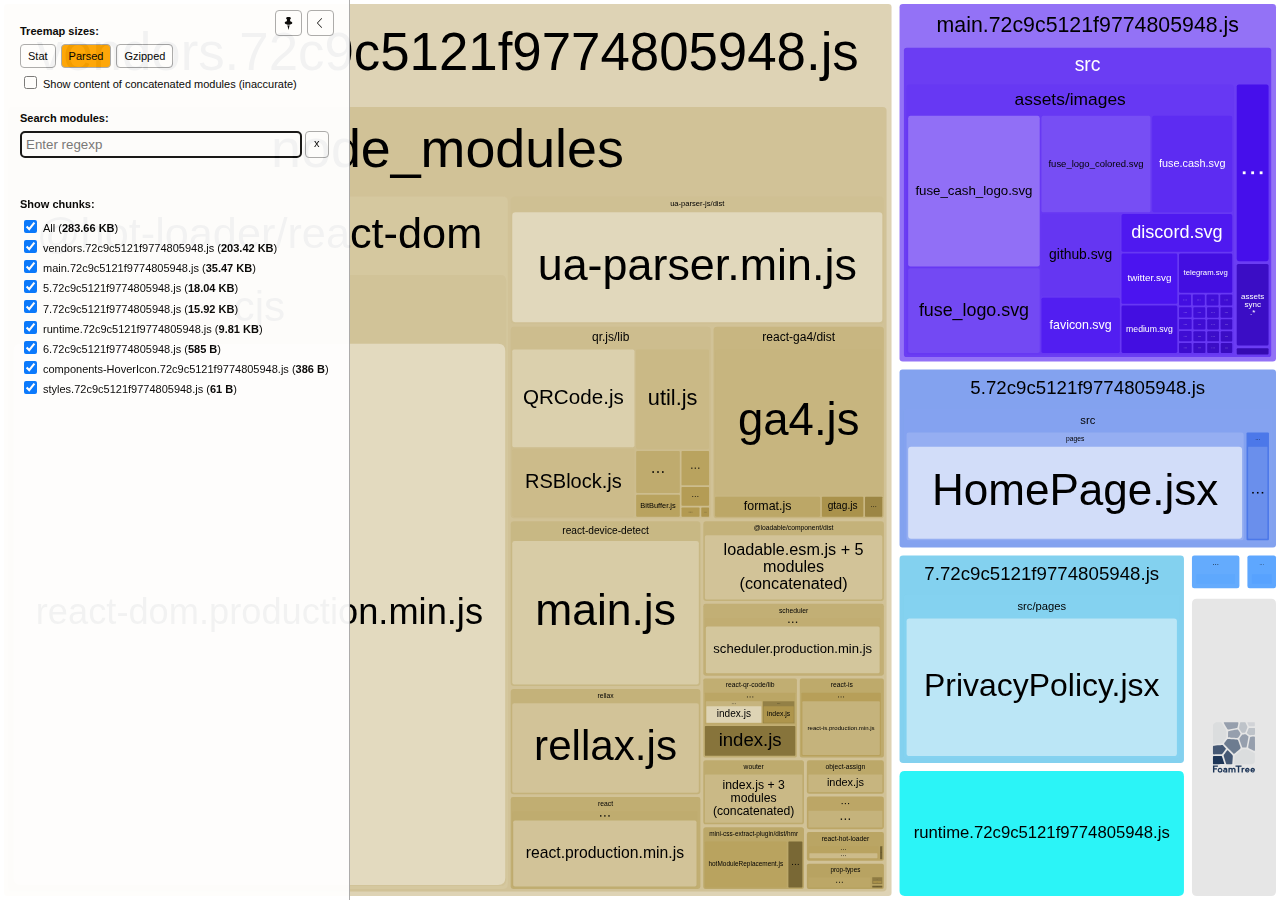
==== commit 906916b4: "building last version" ====
--- a/report.html
+++ b/report.html
@@ -3,7 +3,7 @@
   <head>
     <meta charset="UTF-8"/>
     <meta name="viewport" content="width=device-width, initial-scale=1"/>
-    <title>fuse.cash [30 Nov 2021 at 12:32]</title>
+    <title>fuse.cash [8 Dec 2021 at 11:33]</title>
     <link rel="shortcut icon" href="[data-uri]" type="image/x-icon" />
 
     <script>
@@ -30,7 +30,7 @@
   <body>
     <div id="app"></div>
     <script>
-      window.chartData = [{"label":"5.a228aa4d4490fd58949c.js","isAsset":true,"statSize":22990,"parsedSize":17041,"gzipSize":5394,"groups":[{"label":"src","path":"./src","statSize":22990,"groups":[{"label":"components","path":"./src/components","statSize":1672,"groups":[{"id":58,"label":"Accordion.jsx","path":"./src/components/Accordion.jsx","statSize":1672,"parsedSize":989,"gzipSize":505}],"parsedSize":989,"gzipSize":505},{"label":"pages","path":"./src/pages","statSize":21318,"groups":[{"id":59,"label":"HomePage.jsx","path":"./src/pages/HomePage.jsx","statSize":21318,"parsedSize":15984,"gzipSize":4994}],"parsedSize":15984,"gzipSize":4994}],"parsedSize":16973,"gzipSize":5353}]},{"label":"6.a228aa4d4490fd58949c.js","isAsset":true,"statSize":765,"parsedSize":585,"gzipSize":311,"groups":[{"label":"src/pages","path":"./src/pages","statSize":765,"groups":[{"id":61,"label":"PendingTransaction.jsx","path":"./src/pages/PendingTransaction.jsx","statSize":765,"parsedSize":521,"gzipSize":273}],"parsedSize":521,"gzipSize":273}]},{"label":"7.a228aa4d4490fd58949c.js","isAsset":true,"statSize":17576,"parsedSize":16302,"gzipSize":5592,"groups":[{"label":"src/pages","path":"./src/pages","statSize":17576,"groups":[{"id":60,"label":"PrivacyPolicy.jsx","path":"./src/pages/PrivacyPolicy.jsx","statSize":17576,"parsedSize":16184,"gzipSize":5544}],"parsedSize":16184,"gzipSize":5544}]},{"label":"components-HoverIcon.a228aa4d4490fd58949c.js","isAsset":true,"statSize":531,"parsedSize":386,"gzipSize":270,"groups":[{"label":"src/components","path":"./src/components","statSize":531,"groups":[{"id":57,"label":"HoverIcon.jsx","path":"./src/components/HoverIcon.jsx","statSize":531,"parsedSize":322,"gzipSize":229}],"parsedSize":322,"gzipSize":229}]},{"label":"main.a228aa4d4490fd58949c.js","isAsset":true,"statSize":109791,"parsedSize":36117,"gzipSize":12471,"groups":[{"label":"src","path":"./src","statSize":109751,"groups":[{"label":"assets/images","path":"./src/assets/images","statSize":37298,"groups":[{"id":9,"label":"apple.png","path":"./src/assets/images/apple.png","statSize":36,"parsedSize":67,"gzipSize":86},{"id":10,"label":"arrow-down.png","path":"./src/assets/images/arrow-down.png","statSize":41,"parsedSize":72,"gzipSize":90},{"id":11,"label":"arrows-down.png","path":"./src/assets/images/arrows-down.png","statSize":42,"parsedSize":73,"gzipSize":91},{"id":12,"label":"discord.svg","path":"./src/assets/images/discord.svg","statSize":2167,"parsedSize":1867,"gzipSize":1016},{"id":13,"label":"footerLogo.png","path":"./src/assets/images/footerLogo.png","statSize":41,"parsedSize":72,"gzipSize":91},{"id":14,"label":"fuse_cash_logo.svg","path":"./src/assets/images/fuse_cash_logo.svg","statSize":9169,"parsedSize":8539,"gzipSize":3614},{"id":15,"label":"fuse_logo_colored.svg","path":"./src/assets/images/fuse_logo_colored.svg","statSize":5653,"parsedSize":4573,"gzipSize":2005},{"id":16,"label":"github.svg","path":"./src/assets/images/github.svg","statSize":3339,"parsedSize":2817,"gzipSize":1441},{"id":17,"label":"google.png","path":"./src/assets/images/google.png","statSize":37,"parsedSize":68,"gzipSize":87},{"id":18,"label":"iphone.png","path":"./src/assets/images/iphone.png","statSize":37,"parsedSize":68,"gzipSize":87},{"id":19,"label":"land.png","path":"./src/assets/images/land.png","statSize":35,"parsedSize":66,"gzipSize":86},{"id":20,"label":"medium.svg","path":"./src/assets/images/medium.svg","statSize":1505,"parsedSize":1185,"gzipSize":677},{"id":21,"label":"nav-logo.png","path":"./src/assets/images/nav-logo.png","statSize":39,"parsedSize":70,"gzipSize":89},{"id":22,"label":"planet1.png","path":"./src/assets/images/planet1.png","statSize":38,"parsedSize":69,"gzipSize":88},{"id":23,"label":"planet2.png","path":"./src/assets/images/planet2.png","statSize":38,"parsedSize":69,"gzipSize":88},{"id":24,"label":"planet3.png","path":"./src/assets/images/planet3.png","statSize":38,"parsedSize":69,"gzipSize":88},{"id":25,"label":"stars.png","path":"./src/assets/images/stars.png","statSize":36,"parsedSize":67,"gzipSize":86},{"id":26,"label":"telegram.svg","path":"./src/assets/images/telegram.svg","statSize":1248,"parsedSize":946,"gzipSize":590},{"id":27,"label":"twitter.svg","path":"./src/assets/images/twitter.svg","statSize":1556,"parsedSize":1256,"gzipSize":729},{"id":44,"label":"apple-store.png","path":"./src/assets/images/apple-store.png","statSize":42,"parsedSize":73,"gzipSize":90},{"id":45,"label":"favicon.svg","path":"./src/assets/images/favicon.svg","statSize":2215,"parsedSize":1915,"gzipSize":1092},{"id":46,"label":"footer-logo.png","path":"./src/assets/images/footer-logo.png","statSize":42,"parsedSize":73,"gzipSize":90},{"id":47,"label":"fuse.cash.svg","path":"./src/assets/images/fuse.cash.svg","statSize":3736,"parsedSize":3375,"gzipSize":1718},{"id":48,"label":"fuse_logo.svg","path":"./src/assets/images/fuse_logo.svg","statSize":6014,"parsedSize":4836,"gzipSize":1911},{"id":49,"label":"google-play.png","path":"./src/assets/images/google-play.png","statSize":42,"parsedSize":73,"gzipSize":91},{"id":50,"label":"image.png","path":"./src/assets/images/image.png","statSize":36,"parsedSize":67,"gzipSize":82},{"id":51,"label":"moon.png","path":"./src/assets/images/moon.png","statSize":35,"parsedSize":66,"gzipSize":86},{"id":52,"label":"space-star.png","path":"./src/assets/images/space-star.png","statSize":41,"parsedSize":72,"gzipSize":89}],"parsedSize":32563,"gzipSize":10968},{"label":"styles","path":"./src/styles","statSize":67808,"groups":[{"id":40,"label":"styles.scss","path":"./src/styles/styles.scss","statSize":67808,"parsedSize":114,"gzipSize":122}],"parsedSize":114,"gzipSize":122},{"id":43,"label":"assets sync .*","path":"./src/assets sync .*","statSize":892,"parsedSize":1013,"gzipSize":453},{"id":54,"label":"index.js + 1 modules (concatenated)","path":"./src/index.js + 1 modules (concatenated)","statSize":3753,"parsedSize":2261,"gzipSize":1005,"concatenated":true,"groups":[{"label":"src","path":"./src/index.js + 1 modules (concatenated)/src","statSize":3718,"groups":[{"id":null,"label":"index.js","path":"./src/index.js + 1 modules (concatenated)/src/index.js","statSize":2621,"parsedSize":1579,"gzipSize":701,"inaccurateSizes":true},{"id":null,"label":"App.js","path":"./src/index.js + 1 modules (concatenated)/src/App.js","statSize":1097,"parsedSize":660,"gzipSize":293,"inaccurateSizes":true}],"parsedSize":2239,"gzipSize":995,"inaccurateSizes":true}]}],"parsedSize":35951,"gzipSize":12368},{"id":28,"label":"multi react-hot-loader/patch ./src/index.js","path":"./multi react-hot-loader/patch ./src/index.js","statSize":40,"parsedSize":38,"gzipSize":58}]},{"label":"runtime.a228aa4d4490fd58949c.js","isAsset":true,"statSize":10043,"parsedSize":10043,"gzipSize":3809,"groups":[]},{"label":"styles.a228aa4d4490fd58949c.js","isAsset":true,"statSize":61,"parsedSize":61,"gzipSize":64,"groups":[]},{"label":"vendors.a228aa4d4490fd58949c.js","isAsset":true,"statSize":265911,"parsedSize":191340,"gzipSize":62224,"groups":[{"label":"node_modules","path":"./node_modules","statSize":265439,"groups":[{"label":"react","path":"./node_modules/react","statSize":6640,"groups":[{"id":0,"label":"index.js","path":"./node_modules/react/index.js","statSize":190,"parsedSize":45,"gzipSize":65},{"label":"cjs","path":"./node_modules/react/cjs","statSize":6450,"groups":[{"id":31,"label":"react.production.min.js","path":"./node_modules/react/cjs/react.production.min.js","statSize":6450,"parsedSize":6189,"gzipSize":2580}],"parsedSize":6189,"gzipSize":2580}],"parsedSize":6234,"gzipSize":2593},{"label":"react-ga4/dist","path":"./node_modules/react-ga4/dist","statSize":24055,"groups":[{"id":1,"label":"index.js","path":"./node_modules/react-ga4/dist/index.js","statSize":323,"parsedSize":167,"gzipSize":145},{"id":33,"label":"ga4.js","path":"./node_modules/react-ga4/dist/ga4.js","statSize":21320,"parsedSize":10030,"gzipSize":3394},{"id":34,"label":"gtag.js","path":"./node_modules/react-ga4/dist/gtag.js","statSize":629,"parsedSize":379,"gzipSize":250},{"id":35,"label":"format.js","path":"./node_modules/react-ga4/dist/format.js","statSize":1783,"parsedSize":938,"gzipSize":548}],"parsedSize":11514,"gzipSize":3857},{"label":"wouter","path":"./node_modules/wouter","statSize":10030,"groups":[{"id":2,"label":"index.js + 3 modules (concatenated)","path":"./node_modules/wouter/index.js + 3 modules (concatenated)","statSize":10030,"parsedSize":2368,"gzipSize":1217,"concatenated":true,"groups":[{"label":"node_modules/wouter","path":"./node_modules/wouter/index.js + 3 modules (concatenated)/node_modules/wouter","statSize":10025,"groups":[{"id":null,"label":"index.js","path":"./node_modules/wouter/index.js + 3 modules (concatenated)/node_modules/wouter/index.js","statSize":4774,"parsedSize":1127,"gzipSize":579,"inaccurateSizes":true},{"id":null,"label":"react-deps.js","path":"./node_modules/wouter/index.js + 3 modules (concatenated)/node_modules/wouter/react-deps.js","statSize":188,"parsedSize":44,"gzipSize":22,"inaccurateSizes":true},{"id":null,"label":"use-location.js","path":"./node_modules/wouter/index.js + 3 modules (concatenated)/node_modules/wouter/use-location.js","statSize":2986,"parsedSize":704,"gzipSize":362,"inaccurateSizes":true},{"id":null,"label":"matcher.js","path":"./node_modules/wouter/index.js + 3 modules (concatenated)/node_modules/wouter/matcher.js","statSize":2077,"parsedSize":490,"gzipSize":252,"inaccurateSizes":true}],"parsedSize":2366,"gzipSize":1216,"inaccurateSizes":true}]}],"parsedSize":2368,"gzipSize":1217},{"label":"@loadable/component/dist","path":"./node_modules/@loadable/component/dist","statSize":17795,"groups":[{"id":3,"label":"loadable.esm.js + 5 modules (concatenated)","path":"./node_modules/@loadable/component/dist/loadable.esm.js + 5 modules (concatenated)","statSize":17795,"parsedSize":5182,"gzipSize":2033,"concatenated":true,"groups":[{"label":"node_modules","path":"./node_modules/@loadable/component/dist/loadable.esm.js + 5 modules (concatenated)/node_modules","statSize":17780,"groups":[{"label":"@loadable/component/dist","path":"./node_modules/@loadable/component/dist/loadable.esm.js + 5 modules (concatenated)/node_modules/@loadable/component/dist","statSize":16382,"groups":[{"id":null,"label":"loadable.esm.js","path":"./node_modules/@loadable/component/dist/loadable.esm.js + 5 modules (concatenated)/node_modules/@loadable/component/dist/loadable.esm.js","statSize":16382,"parsedSize":4770,"gzipSize":1871,"inaccurateSizes":true}],"parsedSize":4770,"gzipSize":1871,"inaccurateSizes":true},{"label":"@babel/runtime/helpers/esm","path":"./node_modules/@loadable/component/dist/loadable.esm.js + 5 modules (concatenated)/node_modules/@babel/runtime/helpers/esm","statSize":1398,"groups":[{"id":null,"label":"objectWithoutPropertiesLoose.js","path":"./node_modules/@loadable/component/dist/loadable.esm.js + 5 modules (concatenated)/node_modules/@babel/runtime/helpers/esm/objectWithoutPropertiesLoose.js","statSize":350,"parsedSize":101,"gzipSize":39,"inaccurateSizes":true},{"id":null,"label":"extends.js","path":"./node_modules/@loadable/component/dist/loadable.esm.js + 5 modules (concatenated)/node_modules/@babel/runtime/helpers/esm/extends.js","statSize":397,"parsedSize":115,"gzipSize":45,"inaccurateSizes":true},{"id":null,"label":"assertThisInitialized.js","path":"./node_modules/@loadable/component/dist/loadable.esm.js + 5 modules (concatenated)/node_modules/@babel/runtime/helpers/esm/assertThisInitialized.js","statSize":192,"parsedSize":55,"gzipSize":21,"inaccurateSizes":true},{"id":null,"label":"inheritsLoose.js","path":"./node_modules/@loadable/component/dist/loadable.esm.js + 5 modules (concatenated)/node_modules/@babel/runtime/helpers/esm/inheritsLoose.js","statSize":259,"parsedSize":75,"gzipSize":29,"inaccurateSizes":true},{"id":null,"label":"setPrototypeOf.js","path":"./node_modules/@loadable/component/dist/loadable.esm.js + 5 modules (concatenated)/node_modules/@babel/runtime/helpers/esm/setPrototypeOf.js","statSize":200,"parsedSize":58,"gzipSize":22,"inaccurateSizes":true}],"parsedSize":407,"gzipSize":159,"inaccurateSizes":true}],"parsedSize":5177,"gzipSize":2031,"inaccurateSizes":true}]}],"parsedSize":5182,"gzipSize":2033},{"label":"react-is","path":"./node_modules/react-is","statSize":2750,"groups":[{"id":4,"label":"index.js","path":"./node_modules/react-is/index.js","statSize":196,"parsedSize":45,"gzipSize":65},{"label":"cjs","path":"./node_modules/react-is/cjs","statSize":2554,"groups":[{"id":39,"label":"react-is.production.min.js","path":"./node_modules/react-is/cjs/react-is.production.min.js","statSize":2554,"parsedSize":2385,"gzipSize":846}],"parsedSize":2385,"gzipSize":846}],"parsedSize":2430,"gzipSize":863},{"label":"object-assign","path":"./node_modules/object-assign","statSize":2108,"groups":[{"id":5,"label":"index.js","path":"./node_modules/object-assign/index.js","statSize":2108,"parsedSize":990,"gzipSize":558}],"parsedSize":990,"gzipSize":558},{"label":"react-device-detect","path":"./node_modules/react-device-detect","statSize":26468,"groups":[{"id":6,"label":"main.js","path":"./node_modules/react-device-detect/main.js","statSize":26468,"parsedSize":11043,"gzipSize":3072}],"parsedSize":11043,"gzipSize":3072},{"label":"@hot-loader/react-dom","path":"./node_modules/@hot-loader/react-dom","statSize":122051,"groups":[{"id":7,"label":"index.js","path":"./node_modules/@hot-loader/react-dom/index.js","statSize":1363,"parsedSize":254,"gzipSize":178},{"label":"cjs","path":"./node_modules/@hot-loader/react-dom/cjs","statSize":120688,"groups":[{"id":36,"label":"react-dom.production.min.js","path":"./node_modules/@hot-loader/react-dom/cjs/react-dom.production.min.js","statSize":120688,"parsedSize":118434,"gzipSize":38255}],"parsedSize":118434,"gzipSize":38255}],"parsedSize":118688,"gzipSize":38348},{"label":"hoist-non-react-statics/dist","path":"./node_modules/hoist-non-react-statics/dist","statSize":2743,"groups":[{"id":8,"label":"hoist-non-react-statics.cjs.js","path":"./node_modules/hoist-non-react-statics/dist/hoist-non-react-statics.cjs.js","statSize":2743,"parsedSize":968,"gzipSize":494}],"parsedSize":968,"gzipSize":494},{"label":"react-hot-loader","path":"./node_modules/react-hot-loader","statSize":1332,"groups":[{"id":29,"label":"patch.js","path":"./node_modules/react-hot-loader/patch.js","statSize":229,"parsedSize":45,"gzipSize":65},{"label":"dist","path":"./node_modules/react-hot-loader/dist","statSize":1103,"groups":[{"id":30,"label":"react-hot-loader.production.min.js","path":"./node_modules/react-hot-loader/dist/react-hot-loader.production.min.js","statSize":1103,"parsedSize":818,"gzipSize":430}],"parsedSize":818,"gzipSize":430}],"parsedSize":863,"gzipSize":443},{"label":"ua-parser-js/dist","path":"./node_modules/ua-parser-js/dist","statSize":20032,"groups":[{"id":32,"label":"ua-parser.min.js","path":"./node_modules/ua-parser-js/dist/ua-parser.min.js","statSize":20032,"parsedSize":16712,"gzipSize":6891}],"parsedSize":16712,"gzipSize":6891},{"label":"scheduler","path":"./node_modules/scheduler","statSize":5028,"groups":[{"id":37,"label":"index.js","path":"./node_modules/scheduler/index.js","statSize":198,"parsedSize":45,"gzipSize":65},{"label":"cjs","path":"./node_modules/scheduler/cjs","statSize":4830,"groups":[{"id":38,"label":"scheduler.production.min.js","path":"./node_modules/scheduler/cjs/scheduler.production.min.js","statSize":4830,"parsedSize":4639,"gzipSize":1905}],"parsedSize":4639,"gzipSize":1905}],"parsedSize":4684,"gzipSize":1917},{"label":"mini-css-extract-plugin/dist/hmr","path":"./node_modules/mini-css-extract-plugin/dist/hmr","statSize":5265,"groups":[{"id":41,"label":"hotModuleReplacement.js","path":"./node_modules/mini-css-extract-plugin/dist/hmr/hotModuleReplacement.js","statSize":4454,"parsedSize":1924,"gzipSize":950},{"id":42,"label":"normalize-url.js","path":"./node_modules/mini-css-extract-plugin/dist/hmr/normalize-url.js","statSize":811,"parsedSize":362,"gzipSize":262}],"parsedSize":2286,"gzipSize":1106},{"label":"rellax","path":"./node_modules/rellax","statSize":19142,"groups":[{"id":55,"label":"rellax.js","path":"./node_modules/rellax/rellax.js","statSize":19142,"parsedSize":7117,"gzipSize":2430}],"parsedSize":7117,"gzipSize":2430}],"parsedSize":191079,"gzipSize":61717},{"label":"buildin","path":"./buildin","statSize":472,"groups":[{"id":53,"label":"global.js","path":"./buildin/global.js","statSize":472,"parsedSize":144,"gzipSize":129}],"parsedSize":144,"gzipSize":129}]}];
+      window.chartData = [{"label":"5.72c9c5121f9774805948.js","isAsset":true,"statSize":25770,"parsedSize":18469,"gzipSize":6271,"groups":[{"label":"src","path":"./src","statSize":25770,"groups":[{"label":"components","path":"./src/components","statSize":2175,"groups":[{"id":75,"label":"Accordion.jsx","path":"./src/components/Accordion.jsx","statSize":2175,"parsedSize":1276,"gzipSize":598}],"parsedSize":1276,"gzipSize":598},{"label":"pages","path":"./src/pages","statSize":23595,"groups":[{"id":76,"label":"HomePage.jsx","path":"./src/pages/HomePage.jsx","statSize":23595,"parsedSize":17125,"gzipSize":5814}],"parsedSize":17125,"gzipSize":5814}],"parsedSize":18401,"gzipSize":6231}]},{"label":"6.72c9c5121f9774805948.js","isAsset":true,"statSize":765,"parsedSize":585,"gzipSize":311,"groups":[{"label":"src/pages","path":"./src/pages","statSize":765,"groups":[{"id":78,"label":"PendingTransaction.jsx","path":"./src/pages/PendingTransaction.jsx","statSize":765,"parsedSize":521,"gzipSize":272}],"parsedSize":521,"gzipSize":272}]},{"label":"7.72c9c5121f9774805948.js","isAsset":true,"statSize":17576,"parsedSize":16302,"gzipSize":5592,"groups":[{"label":"src/pages","path":"./src/pages","statSize":17576,"groups":[{"id":77,"label":"PrivacyPolicy.jsx","path":"./src/pages/PrivacyPolicy.jsx","statSize":17576,"parsedSize":16184,"gzipSize":5544}],"parsedSize":16184,"gzipSize":5544}]},{"label":"components-HoverIcon.72c9c5121f9774805948.js","isAsset":true,"statSize":531,"parsedSize":386,"gzipSize":270,"groups":[{"label":"src/components","path":"./src/components","statSize":531,"groups":[{"id":74,"label":"HoverIcon.jsx","path":"./src/components/HoverIcon.jsx","statSize":531,"parsedSize":322,"gzipSize":229}],"parsedSize":322,"gzipSize":229}]},{"label":"main.72c9c5121f9774805948.js","isAsset":true,"statSize":110755,"parsedSize":36318,"gzipSize":12495,"groups":[{"label":"src","path":"./src","statSize":110715,"groups":[{"label":"assets/images","path":"./src/assets/images","statSize":37370,"groups":[{"id":14,"label":"apple.png","path":"./src/assets/images/apple.png","statSize":36,"parsedSize":67,"gzipSize":86},{"id":15,"label":"arrow-down.png","path":"./src/assets/images/arrow-down.png","statSize":41,"parsedSize":72,"gzipSize":90},{"id":16,"label":"arrow-up.png","path":"./src/assets/images/arrow-up.png","statSize":39,"parsedSize":70,"gzipSize":89},{"id":17,"label":"arrows-down.png","path":"./src/assets/images/arrows-down.png","statSize":42,"parsedSize":73,"gzipSize":91},{"id":18,"label":"discord.svg","path":"./src/assets/images/discord.svg","statSize":2167,"parsedSize":1867,"gzipSize":1016},{"id":19,"label":"footerLogo.png","path":"./src/assets/images/footerLogo.png","statSize":41,"parsedSize":72,"gzipSize":91},{"id":20,"label":"fuse_cash_logo.svg","path":"./src/assets/images/fuse_cash_logo.svg","statSize":9169,"parsedSize":8539,"gzipSize":3614},{"id":21,"label":"fuse_logo_colored.svg","path":"./src/assets/images/fuse_logo_colored.svg","statSize":5653,"parsedSize":4573,"gzipSize":2005},{"id":22,"label":"github.svg","path":"./src/assets/images/github.svg","statSize":3339,"parsedSize":2817,"gzipSize":1441},{"id":23,"label":"google.png","path":"./src/assets/images/google.png","statSize":37,"parsedSize":68,"gzipSize":87},{"id":24,"label":"iphone.png","path":"./src/assets/images/iphone.png","statSize":37,"parsedSize":68,"gzipSize":87},{"id":25,"label":"land.png","path":"./src/assets/images/land.png","statSize":35,"parsedSize":66,"gzipSize":86},{"id":26,"label":"medium.svg","path":"./src/assets/images/medium.svg","statSize":1505,"parsedSize":1185,"gzipSize":677},{"id":27,"label":"nav-logo.png","path":"./src/assets/images/nav-logo.png","statSize":39,"parsedSize":70,"gzipSize":89},{"id":28,"label":"planet1.png","path":"./src/assets/images/planet1.png","statSize":38,"parsedSize":69,"gzipSize":88},{"id":29,"label":"planet2.png","path":"./src/assets/images/planet2.png","statSize":38,"parsedSize":69,"gzipSize":88},{"id":30,"label":"planet3.png","path":"./src/assets/images/planet3.png","statSize":38,"parsedSize":69,"gzipSize":88},{"id":31,"label":"qr.png","path":"./src/assets/images/qr.png","statSize":33,"parsedSize":64,"gzipSize":84},{"id":32,"label":"stars.png","path":"./src/assets/images/stars.png","statSize":36,"parsedSize":67,"gzipSize":86},{"id":33,"label":"telegram.svg","path":"./src/assets/images/telegram.svg","statSize":1248,"parsedSize":946,"gzipSize":590},{"id":34,"label":"twitter.svg","path":"./src/assets/images/twitter.svg","statSize":1556,"parsedSize":1256,"gzipSize":729},{"id":51,"label":"apple-store.png","path":"./src/assets/images/apple-store.png","statSize":42,"parsedSize":73,"gzipSize":90},{"id":52,"label":"favicon.svg","path":"./src/assets/images/favicon.svg","statSize":2215,"parsedSize":1915,"gzipSize":1092},{"id":53,"label":"footer-logo.png","path":"./src/assets/images/footer-logo.png","statSize":42,"parsedSize":73,"gzipSize":90},{"id":54,"label":"fuse.cash.svg","path":"./src/assets/images/fuse.cash.svg","statSize":3736,"parsedSize":3375,"gzipSize":1718},{"id":55,"label":"fuse_logo.svg","path":"./src/assets/images/fuse_logo.svg","statSize":6014,"parsedSize":4836,"gzipSize":1911},{"id":56,"label":"google-play.png","path":"./src/assets/images/google-play.png","statSize":42,"parsedSize":73,"gzipSize":91},{"id":57,"label":"image.png","path":"./src/assets/images/image.png","statSize":36,"parsedSize":67,"gzipSize":82},{"id":58,"label":"moon.png","path":"./src/assets/images/moon.png","statSize":35,"parsedSize":66,"gzipSize":86},{"id":59,"label":"space-star.png","path":"./src/assets/images/space-star.png","statSize":41,"parsedSize":72,"gzipSize":89}],"parsedSize":32697,"gzipSize":10979},{"label":"styles","path":"./src/styles","statSize":68654,"groups":[{"id":47,"label":"styles.scss","path":"./src/styles/styles.scss","statSize":68654,"parsedSize":114,"gzipSize":123}],"parsedSize":114,"gzipSize":123},{"id":50,"label":"assets sync .*","path":"./src/assets sync .*","statSize":938,"parsedSize":1062,"gzipSize":465},{"id":70,"label":"index.js + 1 modules (concatenated)","path":"./src/index.js + 1 modules (concatenated)","statSize":3753,"parsedSize":2263,"gzipSize":1003,"concatenated":true,"groups":[{"label":"src","path":"./src/index.js + 1 modules (concatenated)/src","statSize":3718,"groups":[{"id":null,"label":"index.js","path":"./src/index.js + 1 modules (concatenated)/src/index.js","statSize":2621,"parsedSize":1580,"gzipSize":700,"inaccurateSizes":true},{"id":null,"label":"App.js","path":"./src/index.js + 1 modules (concatenated)/src/App.js","statSize":1097,"parsedSize":661,"gzipSize":293,"inaccurateSizes":true}],"parsedSize":2241,"gzipSize":993,"inaccurateSizes":true}]}],"parsedSize":36136,"gzipSize":12394},{"id":35,"label":"multi react-hot-loader/patch ./src/index.js","path":"./multi react-hot-loader/patch ./src/index.js","statSize":40,"parsedSize":38,"gzipSize":58}]},{"label":"runtime.72c9c5121f9774805948.js","isAsset":true,"statSize":10043,"parsedSize":10043,"gzipSize":3811,"groups":[]},{"label":"styles.72c9c5121f9774805948.js","isAsset":true,"statSize":61,"parsedSize":61,"gzipSize":64,"groups":[]},{"label":"vendors.72c9c5121f9774805948.js","isAsset":true,"statSize":300112,"parsedSize":208306,"gzipSize":67803,"groups":[{"label":"node_modules","path":"./node_modules","statSize":299640,"groups":[{"label":"react","path":"./node_modules/react","statSize":6640,"groups":[{"id":0,"label":"index.js","path":"./node_modules/react/index.js","statSize":190,"parsedSize":45,"gzipSize":65},{"label":"cjs","path":"./node_modules/react/cjs","statSize":6450,"groups":[{"id":38,"label":"react.production.min.js","path":"./node_modules/react/cjs/react.production.min.js","statSize":6450,"parsedSize":6189,"gzipSize":2580}],"parsedSize":6189,"gzipSize":2580}],"parsedSize":6234,"gzipSize":2592},{"label":"react-ga4/dist","path":"./node_modules/react-ga4/dist","statSize":24055,"groups":[{"id":1,"label":"index.js","path":"./node_modules/react-ga4/dist/index.js","statSize":323,"parsedSize":167,"gzipSize":146},{"id":40,"label":"ga4.js","path":"./node_modules/react-ga4/dist/ga4.js","statSize":21320,"parsedSize":10030,"gzipSize":3393},{"id":41,"label":"gtag.js","path":"./node_modules/react-ga4/dist/gtag.js","statSize":629,"parsedSize":379,"gzipSize":250},{"id":42,"label":"format.js","path":"./node_modules/react-ga4/dist/format.js","statSize":1783,"parsedSize":938,"gzipSize":548}],"parsedSize":11514,"gzipSize":3853},{"label":"wouter","path":"./node_modules/wouter","statSize":10030,"groups":[{"id":2,"label":"index.js + 3 modules (concatenated)","path":"./node_modules/wouter/index.js + 3 modules (concatenated)","statSize":10030,"parsedSize":2368,"gzipSize":1217,"concatenated":true,"groups":[{"label":"node_modules/wouter","path":"./node_modules/wouter/index.js + 3 modules (concatenated)/node_modules/wouter","statSize":10025,"groups":[{"id":null,"label":"index.js","path":"./node_modules/wouter/index.js + 3 modules (concatenated)/node_modules/wouter/index.js","statSize":4774,"parsedSize":1127,"gzipSize":579,"inaccurateSizes":true},{"id":null,"label":"react-deps.js","path":"./node_modules/wouter/index.js + 3 modules (concatenated)/node_modules/wouter/react-deps.js","statSize":188,"parsedSize":44,"gzipSize":22,"inaccurateSizes":true},{"id":null,"label":"use-location.js","path":"./node_modules/wouter/index.js + 3 modules (concatenated)/node_modules/wouter/use-location.js","statSize":2986,"parsedSize":704,"gzipSize":362,"inaccurateSizes":true},{"id":null,"label":"matcher.js","path":"./node_modules/wouter/index.js + 3 modules (concatenated)/node_modules/wouter/matcher.js","statSize":2077,"parsedSize":490,"gzipSize":252,"inaccurateSizes":true}],"parsedSize":2366,"gzipSize":1216,"inaccurateSizes":true}]}],"parsedSize":2368,"gzipSize":1217},{"label":"@loadable/component/dist","path":"./node_modules/@loadable/component/dist","statSize":17795,"groups":[{"id":3,"label":"loadable.esm.js + 5 modules (concatenated)","path":"./node_modules/@loadable/component/dist/loadable.esm.js + 5 modules (concatenated)","statSize":17795,"parsedSize":5183,"gzipSize":2034,"concatenated":true,"groups":[{"label":"node_modules","path":"./node_modules/@loadable/component/dist/loadable.esm.js + 5 modules (concatenated)/node_modules","statSize":17780,"groups":[{"label":"@loadable/component/dist","path":"./node_modules/@loadable/component/dist/loadable.esm.js + 5 modules (concatenated)/node_modules/@loadable/component/dist","statSize":16382,"groups":[{"id":null,"label":"loadable.esm.js","path":"./node_modules/@loadable/component/dist/loadable.esm.js + 5 modules (concatenated)/node_modules/@loadable/component/dist/loadable.esm.js","statSize":16382,"parsedSize":4771,"gzipSize":1872,"inaccurateSizes":true}],"parsedSize":4771,"gzipSize":1872,"inaccurateSizes":true},{"label":"@babel/runtime/helpers/esm","path":"./node_modules/@loadable/component/dist/loadable.esm.js + 5 modules (concatenated)/node_modules/@babel/runtime/helpers/esm","statSize":1398,"groups":[{"id":null,"label":"objectWithoutPropertiesLoose.js","path":"./node_modules/@loadable/component/dist/loadable.esm.js + 5 modules (concatenated)/node_modules/@babel/runtime/helpers/esm/objectWithoutPropertiesLoose.js","statSize":350,"parsedSize":101,"gzipSize":40,"inaccurateSizes":true},{"id":null,"label":"extends.js","path":"./node_modules/@loadable/component/dist/loadable.esm.js + 5 modules (concatenated)/node_modules/@babel/runtime/helpers/esm/extends.js","statSize":397,"parsedSize":115,"gzipSize":45,"inaccurateSizes":true},{"id":null,"label":"assertThisInitialized.js","path":"./node_modules/@loadable/component/dist/loadable.esm.js + 5 modules (concatenated)/node_modules/@babel/runtime/helpers/esm/assertThisInitialized.js","statSize":192,"parsedSize":55,"gzipSize":21,"inaccurateSizes":true},{"id":null,"label":"inheritsLoose.js","path":"./node_modules/@loadable/component/dist/loadable.esm.js + 5 modules (concatenated)/node_modules/@babel/runtime/helpers/esm/inheritsLoose.js","statSize":259,"parsedSize":75,"gzipSize":29,"inaccurateSizes":true},{"id":null,"label":"setPrototypeOf.js","path":"./node_modules/@loadable/component/dist/loadable.esm.js + 5 modules (concatenated)/node_modules/@babel/runtime/helpers/esm/setPrototypeOf.js","statSize":200,"parsedSize":58,"gzipSize":22,"inaccurateSizes":true}],"parsedSize":407,"gzipSize":159,"inaccurateSizes":true}],"parsedSize":5178,"gzipSize":2032,"inaccurateSizes":true}]}],"parsedSize":5183,"gzipSize":2034},{"label":"prop-types","path":"./node_modules/prop-types","statSize":2645,"groups":[{"id":4,"label":"index.js","path":"./node_modules/prop-types/index.js","statSize":710,"parsedSize":34,"gzipSize":54},{"id":66,"label":"factoryWithThrowingShims.js","path":"./node_modules/prop-types/factoryWithThrowingShims.js","statSize":1621,"parsedSize":650,"gzipSize":397},{"label":"lib","path":"./node_modules/prop-types/lib","statSize":314,"groups":[{"id":67,"label":"ReactPropTypesSecret.js","path":"./node_modules/prop-types/lib/ReactPropTypesSecret.js","statSize":314,"parsedSize":86,"gzipSize":106}],"parsedSize":86,"gzipSize":106}],"parsedSize":770,"gzipSize":462},{"label":"react-is","path":"./node_modules/react-is","statSize":2750,"groups":[{"id":5,"label":"index.js","path":"./node_modules/react-is/index.js","statSize":196,"parsedSize":45,"gzipSize":65},{"label":"cjs","path":"./node_modules/react-is/cjs","statSize":2554,"groups":[{"id":46,"label":"react-is.production.min.js","path":"./node_modules/react-is/cjs/react-is.production.min.js","statSize":2554,"parsedSize":2385,"gzipSize":846}],"parsedSize":2385,"gzipSize":846}],"parsedSize":2430,"gzipSize":863},{"label":"object-assign","path":"./node_modules/object-assign","statSize":2108,"groups":[{"id":6,"label":"index.js","path":"./node_modules/object-assign/index.js","statSize":2108,"parsedSize":990,"gzipSize":558}],"parsedSize":990,"gzipSize":558},{"label":"qr.js/lib","path":"./node_modules/qr.js/lib","statSize":25445,"groups":[{"id":7,"label":"mode.js","path":"./node_modules/qr.js/lib/mode.js","statSize":122,"parsedSize":87,"gzipSize":93},{"id":8,"label":"ErrorCorrectLevel.js","path":"./node_modules/qr.js/lib/ErrorCorrectLevel.js","statSize":54,"parsedSize":42,"gzipSize":62},{"id":9,"label":"Polynomial.js","path":"./node_modules/qr.js/lib/Polynomial.js","statSize":1313,"parsedSize":797,"gzipSize":357},{"id":10,"label":"math.js","path":"./node_modules/qr.js/lib/math.js","statSize":673,"parsedSize":424,"gzipSize":239},{"id":61,"label":"QRCode.js","path":"./node_modules/qr.js/lib/QRCode.js","statSize":9651,"parsedSize":4953,"gzipSize":1771},{"id":62,"label":"8BitByte.js","path":"./node_modules/qr.js/lib/8BitByte.js","statSize":383,"parsedSize":240,"gzipSize":185},{"id":63,"label":"RSBlock.js","path":"./node_modules/qr.js/lib/RSBlock.js","statSize":5501,"parsedSize":3462,"gzipSize":1299},{"id":64,"label":"BitBuffer.js","path":"./node_modules/qr.js/lib/BitBuffer.js","statSize":711,"parsedSize":431,"gzipSize":254},{"id":65,"label":"util.js","path":"./node_modules/qr.js/lib/util.js","statSize":7037,"parsedSize":3046,"gzipSize":1118}],"parsedSize":13482,"gzipSize":4449},{"label":"react-device-detect","path":"./node_modules/react-device-detect","statSize":26468,"groups":[{"id":11,"label":"main.js","path":"./node_modules/react-device-detect/main.js","statSize":26468,"parsedSize":11043,"gzipSize":3073}],"parsedSize":11043,"gzipSize":3073},{"label":"@hot-loader/react-dom","path":"./node_modules/@hot-loader/react-dom","statSize":122051,"groups":[{"id":12,"label":"index.js","path":"./node_modules/@hot-loader/react-dom/index.js","statSize":1363,"parsedSize":254,"gzipSize":177},{"label":"cjs","path":"./node_modules/@hot-loader/react-dom/cjs","statSize":120688,"groups":[{"id":43,"label":"react-dom.production.min.js","path":"./node_modules/@hot-loader/react-dom/cjs/react-dom.production.min.js","statSize":120688,"parsedSize":118434,"gzipSize":38261}],"parsedSize":118434,"gzipSize":38261}],"parsedSize":118688,"gzipSize":38355},{"label":"hoist-non-react-statics/dist","path":"./node_modules/hoist-non-react-statics/dist","statSize":2743,"groups":[{"id":13,"label":"hoist-non-react-statics.cjs.js","path":"./node_modules/hoist-non-react-statics/dist/hoist-non-react-statics.cjs.js","statSize":2743,"parsedSize":968,"gzipSize":494}],"parsedSize":968,"gzipSize":494},{"label":"react-hot-loader","path":"./node_modules/react-hot-loader","statSize":1332,"groups":[{"id":36,"label":"patch.js","path":"./node_modules/react-hot-loader/patch.js","statSize":229,"parsedSize":45,"gzipSize":65},{"label":"dist","path":"./node_modules/react-hot-loader/dist","statSize":1103,"groups":[{"id":37,"label":"react-hot-loader.production.min.js","path":"./node_modules/react-hot-loader/dist/react-hot-loader.production.min.js","statSize":1103,"parsedSize":818,"gzipSize":430}],"parsedSize":818,"gzipSize":430}],"parsedSize":863,"gzipSize":444},{"label":"ua-parser-js/dist","path":"./node_modules/ua-parser-js/dist","statSize":20032,"groups":[{"id":39,"label":"ua-parser.min.js","path":"./node_modules/ua-parser-js/dist/ua-parser.min.js","statSize":20032,"parsedSize":16712,"gzipSize":6891}],"parsedSize":16712,"gzipSize":6891},{"label":"scheduler","path":"./node_modules/scheduler","statSize":5028,"groups":[{"id":44,"label":"index.js","path":"./node_modules/scheduler/index.js","statSize":198,"parsedSize":45,"gzipSize":65},{"label":"cjs","path":"./node_modules/scheduler/cjs","statSize":4830,"groups":[{"id":45,"label":"scheduler.production.min.js","path":"./node_modules/scheduler/cjs/scheduler.production.min.js","statSize":4830,"parsedSize":4639,"gzipSize":1904}],"parsedSize":4639,"gzipSize":1904}],"parsedSize":4684,"gzipSize":1918},{"label":"mini-css-extract-plugin/dist/hmr","path":"./node_modules/mini-css-extract-plugin/dist/hmr","statSize":5265,"groups":[{"id":48,"label":"hotModuleReplacement.js","path":"./node_modules/mini-css-extract-plugin/dist/hmr/hotModuleReplacement.js","statSize":4454,"parsedSize":1924,"gzipSize":950},{"id":49,"label":"normalize-url.js","path":"./node_modules/mini-css-extract-plugin/dist/hmr/normalize-url.js","statSize":811,"parsedSize":362,"gzipSize":262}],"parsedSize":2286,"gzipSize":1106},{"label":"react-qr-code/lib","path":"./node_modules/react-qr-code/lib","statSize":6111,"groups":[{"label":"components","path":"./node_modules/react-qr-code/lib/components","statSize":2706,"groups":[{"label":"QRCodeCell","path":"./node_modules/react-qr-code/lib/components/QRCodeCell","statSize":999,"groups":[{"id":68,"label":"index.js","path":"./node_modules/react-qr-code/lib/components/QRCodeCell/index.js","statSize":999,"parsedSize":500,"gzipSize":299}],"parsedSize":500,"gzipSize":299},{"label":"QRCodeSurface","path":"./node_modules/react-qr-code/lib/components/QRCodeSurface","statSize":1707,"groups":[{"id":69,"label":"index.js","path":"./node_modules/react-qr-code/lib/components/QRCodeSurface/index.js","statSize":1707,"parsedSize":879,"gzipSize":483}],"parsedSize":879,"gzipSize":483}],"parsedSize":1379,"gzipSize":608},{"id":72,"label":"index.js","path":"./node_modules/react-qr-code/lib/index.js","statSize":3405,"parsedSize":1317,"gzipSize":683}],"parsedSize":2696,"gzipSize":979},{"label":"rellax","path":"./node_modules/rellax","statSize":19142,"groups":[{"id":71,"label":"rellax.js","path":"./node_modules/rellax/rellax.js","statSize":19142,"parsedSize":7117,"gzipSize":2429}],"parsedSize":7117,"gzipSize":2429}],"parsedSize":208028,"gzipSize":67514},{"label":"buildin","path":"./buildin","statSize":472,"groups":[{"id":60,"label":"global.js","path":"./buildin/global.js","statSize":472,"parsedSize":144,"gzipSize":129}],"parsedSize":144,"gzipSize":129}]}];
       window.defaultSizes = "parsed";
     </script>
   </body>
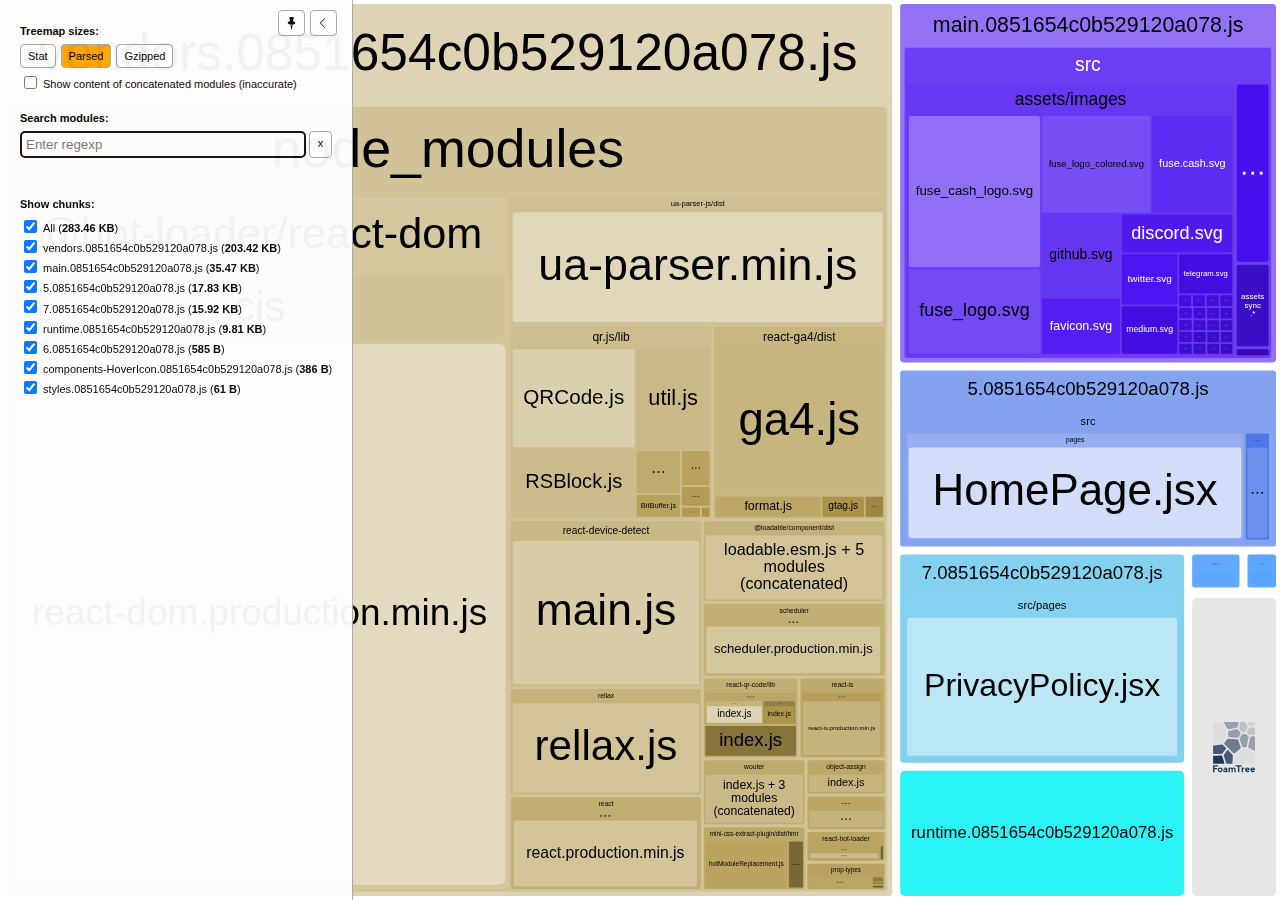
==== commit ca9210af: "changes" ====
--- a/report.html
+++ b/report.html
@@ -3,7 +3,7 @@
   <head>
     <meta charset="UTF-8"/>
     <meta name="viewport" content="width=device-width, initial-scale=1"/>
-    <title>fuse.cash [8 Dec 2021 at 11:33]</title>
+    <title>fuse.cash [8 Dec 2021 at 17:58]</title>
     <link rel="shortcut icon" href="[data-uri]" type="image/x-icon" />
 
     <script>
@@ -30,7 +30,7 @@
   <body>
     <div id="app"></div>
     <script>
-      window.chartData = [{"label":"5.72c9c5121f9774805948.js","isAsset":true,"statSize":25770,"parsedSize":18469,"gzipSize":6271,"groups":[{"label":"src","path":"./src","statSize":25770,"groups":[{"label":"components","path":"./src/components","statSize":2175,"groups":[{"id":75,"label":"Accordion.jsx","path":"./src/components/Accordion.jsx","statSize":2175,"parsedSize":1276,"gzipSize":598}],"parsedSize":1276,"gzipSize":598},{"label":"pages","path":"./src/pages","statSize":23595,"groups":[{"id":76,"label":"HomePage.jsx","path":"./src/pages/HomePage.jsx","statSize":23595,"parsedSize":17125,"gzipSize":5814}],"parsedSize":17125,"gzipSize":5814}],"parsedSize":18401,"gzipSize":6231}]},{"label":"6.72c9c5121f9774805948.js","isAsset":true,"statSize":765,"parsedSize":585,"gzipSize":311,"groups":[{"label":"src/pages","path":"./src/pages","statSize":765,"groups":[{"id":78,"label":"PendingTransaction.jsx","path":"./src/pages/PendingTransaction.jsx","statSize":765,"parsedSize":521,"gzipSize":272}],"parsedSize":521,"gzipSize":272}]},{"label":"7.72c9c5121f9774805948.js","isAsset":true,"statSize":17576,"parsedSize":16302,"gzipSize":5592,"groups":[{"label":"src/pages","path":"./src/pages","statSize":17576,"groups":[{"id":77,"label":"PrivacyPolicy.jsx","path":"./src/pages/PrivacyPolicy.jsx","statSize":17576,"parsedSize":16184,"gzipSize":5544}],"parsedSize":16184,"gzipSize":5544}]},{"label":"components-HoverIcon.72c9c5121f9774805948.js","isAsset":true,"statSize":531,"parsedSize":386,"gzipSize":270,"groups":[{"label":"src/components","path":"./src/components","statSize":531,"groups":[{"id":74,"label":"HoverIcon.jsx","path":"./src/components/HoverIcon.jsx","statSize":531,"parsedSize":322,"gzipSize":229}],"parsedSize":322,"gzipSize":229}]},{"label":"main.72c9c5121f9774805948.js","isAsset":true,"statSize":110755,"parsedSize":36318,"gzipSize":12495,"groups":[{"label":"src","path":"./src","statSize":110715,"groups":[{"label":"assets/images","path":"./src/assets/images","statSize":37370,"groups":[{"id":14,"label":"apple.png","path":"./src/assets/images/apple.png","statSize":36,"parsedSize":67,"gzipSize":86},{"id":15,"label":"arrow-down.png","path":"./src/assets/images/arrow-down.png","statSize":41,"parsedSize":72,"gzipSize":90},{"id":16,"label":"arrow-up.png","path":"./src/assets/images/arrow-up.png","statSize":39,"parsedSize":70,"gzipSize":89},{"id":17,"label":"arrows-down.png","path":"./src/assets/images/arrows-down.png","statSize":42,"parsedSize":73,"gzipSize":91},{"id":18,"label":"discord.svg","path":"./src/assets/images/discord.svg","statSize":2167,"parsedSize":1867,"gzipSize":1016},{"id":19,"label":"footerLogo.png","path":"./src/assets/images/footerLogo.png","statSize":41,"parsedSize":72,"gzipSize":91},{"id":20,"label":"fuse_cash_logo.svg","path":"./src/assets/images/fuse_cash_logo.svg","statSize":9169,"parsedSize":8539,"gzipSize":3614},{"id":21,"label":"fuse_logo_colored.svg","path":"./src/assets/images/fuse_logo_colored.svg","statSize":5653,"parsedSize":4573,"gzipSize":2005},{"id":22,"label":"github.svg","path":"./src/assets/images/github.svg","statSize":3339,"parsedSize":2817,"gzipSize":1441},{"id":23,"label":"google.png","path":"./src/assets/images/google.png","statSize":37,"parsedSize":68,"gzipSize":87},{"id":24,"label":"iphone.png","path":"./src/assets/images/iphone.png","statSize":37,"parsedSize":68,"gzipSize":87},{"id":25,"label":"land.png","path":"./src/assets/images/land.png","statSize":35,"parsedSize":66,"gzipSize":86},{"id":26,"label":"medium.svg","path":"./src/assets/images/medium.svg","statSize":1505,"parsedSize":1185,"gzipSize":677},{"id":27,"label":"nav-logo.png","path":"./src/assets/images/nav-logo.png","statSize":39,"parsedSize":70,"gzipSize":89},{"id":28,"label":"planet1.png","path":"./src/assets/images/planet1.png","statSize":38,"parsedSize":69,"gzipSize":88},{"id":29,"label":"planet2.png","path":"./src/assets/images/planet2.png","statSize":38,"parsedSize":69,"gzipSize":88},{"id":30,"label":"planet3.png","path":"./src/assets/images/planet3.png","statSize":38,"parsedSize":69,"gzipSize":88},{"id":31,"label":"qr.png","path":"./src/assets/images/qr.png","statSize":33,"parsedSize":64,"gzipSize":84},{"id":32,"label":"stars.png","path":"./src/assets/images/stars.png","statSize":36,"parsedSize":67,"gzipSize":86},{"id":33,"label":"telegram.svg","path":"./src/assets/images/telegram.svg","statSize":1248,"parsedSize":946,"gzipSize":590},{"id":34,"label":"twitter.svg","path":"./src/assets/images/twitter.svg","statSize":1556,"parsedSize":1256,"gzipSize":729},{"id":51,"label":"apple-store.png","path":"./src/assets/images/apple-store.png","statSize":42,"parsedSize":73,"gzipSize":90},{"id":52,"label":"favicon.svg","path":"./src/assets/images/favicon.svg","statSize":2215,"parsedSize":1915,"gzipSize":1092},{"id":53,"label":"footer-logo.png","path":"./src/assets/images/footer-logo.png","statSize":42,"parsedSize":73,"gzipSize":90},{"id":54,"label":"fuse.cash.svg","path":"./src/assets/images/fuse.cash.svg","statSize":3736,"parsedSize":3375,"gzipSize":1718},{"id":55,"label":"fuse_logo.svg","path":"./src/assets/images/fuse_logo.svg","statSize":6014,"parsedSize":4836,"gzipSize":1911},{"id":56,"label":"google-play.png","path":"./src/assets/images/google-play.png","statSize":42,"parsedSize":73,"gzipSize":91},{"id":57,"label":"image.png","path":"./src/assets/images/image.png","statSize":36,"parsedSize":67,"gzipSize":82},{"id":58,"label":"moon.png","path":"./src/assets/images/moon.png","statSize":35,"parsedSize":66,"gzipSize":86},{"id":59,"label":"space-star.png","path":"./src/assets/images/space-star.png","statSize":41,"parsedSize":72,"gzipSize":89}],"parsedSize":32697,"gzipSize":10979},{"label":"styles","path":"./src/styles","statSize":68654,"groups":[{"id":47,"label":"styles.scss","path":"./src/styles/styles.scss","statSize":68654,"parsedSize":114,"gzipSize":123}],"parsedSize":114,"gzipSize":123},{"id":50,"label":"assets sync .*","path":"./src/assets sync .*","statSize":938,"parsedSize":1062,"gzipSize":465},{"id":70,"label":"index.js + 1 modules (concatenated)","path":"./src/index.js + 1 modules (concatenated)","statSize":3753,"parsedSize":2263,"gzipSize":1003,"concatenated":true,"groups":[{"label":"src","path":"./src/index.js + 1 modules (concatenated)/src","statSize":3718,"groups":[{"id":null,"label":"index.js","path":"./src/index.js + 1 modules (concatenated)/src/index.js","statSize":2621,"parsedSize":1580,"gzipSize":700,"inaccurateSizes":true},{"id":null,"label":"App.js","path":"./src/index.js + 1 modules (concatenated)/src/App.js","statSize":1097,"parsedSize":661,"gzipSize":293,"inaccurateSizes":true}],"parsedSize":2241,"gzipSize":993,"inaccurateSizes":true}]}],"parsedSize":36136,"gzipSize":12394},{"id":35,"label":"multi react-hot-loader/patch ./src/index.js","path":"./multi react-hot-loader/patch ./src/index.js","statSize":40,"parsedSize":38,"gzipSize":58}]},{"label":"runtime.72c9c5121f9774805948.js","isAsset":true,"statSize":10043,"parsedSize":10043,"gzipSize":3811,"groups":[]},{"label":"styles.72c9c5121f9774805948.js","isAsset":true,"statSize":61,"parsedSize":61,"gzipSize":64,"groups":[]},{"label":"vendors.72c9c5121f9774805948.js","isAsset":true,"statSize":300112,"parsedSize":208306,"gzipSize":67803,"groups":[{"label":"node_modules","path":"./node_modules","statSize":299640,"groups":[{"label":"react","path":"./node_modules/react","statSize":6640,"groups":[{"id":0,"label":"index.js","path":"./node_modules/react/index.js","statSize":190,"parsedSize":45,"gzipSize":65},{"label":"cjs","path":"./node_modules/react/cjs","statSize":6450,"groups":[{"id":38,"label":"react.production.min.js","path":"./node_modules/react/cjs/react.production.min.js","statSize":6450,"parsedSize":6189,"gzipSize":2580}],"parsedSize":6189,"gzipSize":2580}],"parsedSize":6234,"gzipSize":2592},{"label":"react-ga4/dist","path":"./node_modules/react-ga4/dist","statSize":24055,"groups":[{"id":1,"label":"index.js","path":"./node_modules/react-ga4/dist/index.js","statSize":323,"parsedSize":167,"gzipSize":146},{"id":40,"label":"ga4.js","path":"./node_modules/react-ga4/dist/ga4.js","statSize":21320,"parsedSize":10030,"gzipSize":3393},{"id":41,"label":"gtag.js","path":"./node_modules/react-ga4/dist/gtag.js","statSize":629,"parsedSize":379,"gzipSize":250},{"id":42,"label":"format.js","path":"./node_modules/react-ga4/dist/format.js","statSize":1783,"parsedSize":938,"gzipSize":548}],"parsedSize":11514,"gzipSize":3853},{"label":"wouter","path":"./node_modules/wouter","statSize":10030,"groups":[{"id":2,"label":"index.js + 3 modules (concatenated)","path":"./node_modules/wouter/index.js + 3 modules (concatenated)","statSize":10030,"parsedSize":2368,"gzipSize":1217,"concatenated":true,"groups":[{"label":"node_modules/wouter","path":"./node_modules/wouter/index.js + 3 modules (concatenated)/node_modules/wouter","statSize":10025,"groups":[{"id":null,"label":"index.js","path":"./node_modules/wouter/index.js + 3 modules (concatenated)/node_modules/wouter/index.js","statSize":4774,"parsedSize":1127,"gzipSize":579,"inaccurateSizes":true},{"id":null,"label":"react-deps.js","path":"./node_modules/wouter/index.js + 3 modules (concatenated)/node_modules/wouter/react-deps.js","statSize":188,"parsedSize":44,"gzipSize":22,"inaccurateSizes":true},{"id":null,"label":"use-location.js","path":"./node_modules/wouter/index.js + 3 modules (concatenated)/node_modules/wouter/use-location.js","statSize":2986,"parsedSize":704,"gzipSize":362,"inaccurateSizes":true},{"id":null,"label":"matcher.js","path":"./node_modules/wouter/index.js + 3 modules (concatenated)/node_modules/wouter/matcher.js","statSize":2077,"parsedSize":490,"gzipSize":252,"inaccurateSizes":true}],"parsedSize":2366,"gzipSize":1216,"inaccurateSizes":true}]}],"parsedSize":2368,"gzipSize":1217},{"label":"@loadable/component/dist","path":"./node_modules/@loadable/component/dist","statSize":17795,"groups":[{"id":3,"label":"loadable.esm.js + 5 modules (concatenated)","path":"./node_modules/@loadable/component/dist/loadable.esm.js + 5 modules (concatenated)","statSize":17795,"parsedSize":5183,"gzipSize":2034,"concatenated":true,"groups":[{"label":"node_modules","path":"./node_modules/@loadable/component/dist/loadable.esm.js + 5 modules (concatenated)/node_modules","statSize":17780,"groups":[{"label":"@loadable/component/dist","path":"./node_modules/@loadable/component/dist/loadable.esm.js + 5 modules (concatenated)/node_modules/@loadable/component/dist","statSize":16382,"groups":[{"id":null,"label":"loadable.esm.js","path":"./node_modules/@loadable/component/dist/loadable.esm.js + 5 modules (concatenated)/node_modules/@loadable/component/dist/loadable.esm.js","statSize":16382,"parsedSize":4771,"gzipSize":1872,"inaccurateSizes":true}],"parsedSize":4771,"gzipSize":1872,"inaccurateSizes":true},{"label":"@babel/runtime/helpers/esm","path":"./node_modules/@loadable/component/dist/loadable.esm.js + 5 modules (concatenated)/node_modules/@babel/runtime/helpers/esm","statSize":1398,"groups":[{"id":null,"label":"objectWithoutPropertiesLoose.js","path":"./node_modules/@loadable/component/dist/loadable.esm.js + 5 modules (concatenated)/node_modules/@babel/runtime/helpers/esm/objectWithoutPropertiesLoose.js","statSize":350,"parsedSize":101,"gzipSize":40,"inaccurateSizes":true},{"id":null,"label":"extends.js","path":"./node_modules/@loadable/component/dist/loadable.esm.js + 5 modules (concatenated)/node_modules/@babel/runtime/helpers/esm/extends.js","statSize":397,"parsedSize":115,"gzipSize":45,"inaccurateSizes":true},{"id":null,"label":"assertThisInitialized.js","path":"./node_modules/@loadable/component/dist/loadable.esm.js + 5 modules (concatenated)/node_modules/@babel/runtime/helpers/esm/assertThisInitialized.js","statSize":192,"parsedSize":55,"gzipSize":21,"inaccurateSizes":true},{"id":null,"label":"inheritsLoose.js","path":"./node_modules/@loadable/component/dist/loadable.esm.js + 5 modules (concatenated)/node_modules/@babel/runtime/helpers/esm/inheritsLoose.js","statSize":259,"parsedSize":75,"gzipSize":29,"inaccurateSizes":true},{"id":null,"label":"setPrototypeOf.js","path":"./node_modules/@loadable/component/dist/loadable.esm.js + 5 modules (concatenated)/node_modules/@babel/runtime/helpers/esm/setPrototypeOf.js","statSize":200,"parsedSize":58,"gzipSize":22,"inaccurateSizes":true}],"parsedSize":407,"gzipSize":159,"inaccurateSizes":true}],"parsedSize":5178,"gzipSize":2032,"inaccurateSizes":true}]}],"parsedSize":5183,"gzipSize":2034},{"label":"prop-types","path":"./node_modules/prop-types","statSize":2645,"groups":[{"id":4,"label":"index.js","path":"./node_modules/prop-types/index.js","statSize":710,"parsedSize":34,"gzipSize":54},{"id":66,"label":"factoryWithThrowingShims.js","path":"./node_modules/prop-types/factoryWithThrowingShims.js","statSize":1621,"parsedSize":650,"gzipSize":397},{"label":"lib","path":"./node_modules/prop-types/lib","statSize":314,"groups":[{"id":67,"label":"ReactPropTypesSecret.js","path":"./node_modules/prop-types/lib/ReactPropTypesSecret.js","statSize":314,"parsedSize":86,"gzipSize":106}],"parsedSize":86,"gzipSize":106}],"parsedSize":770,"gzipSize":462},{"label":"react-is","path":"./node_modules/react-is","statSize":2750,"groups":[{"id":5,"label":"index.js","path":"./node_modules/react-is/index.js","statSize":196,"parsedSize":45,"gzipSize":65},{"label":"cjs","path":"./node_modules/react-is/cjs","statSize":2554,"groups":[{"id":46,"label":"react-is.production.min.js","path":"./node_modules/react-is/cjs/react-is.production.min.js","statSize":2554,"parsedSize":2385,"gzipSize":846}],"parsedSize":2385,"gzipSize":846}],"parsedSize":2430,"gzipSize":863},{"label":"object-assign","path":"./node_modules/object-assign","statSize":2108,"groups":[{"id":6,"label":"index.js","path":"./node_modules/object-assign/index.js","statSize":2108,"parsedSize":990,"gzipSize":558}],"parsedSize":990,"gzipSize":558},{"label":"qr.js/lib","path":"./node_modules/qr.js/lib","statSize":25445,"groups":[{"id":7,"label":"mode.js","path":"./node_modules/qr.js/lib/mode.js","statSize":122,"parsedSize":87,"gzipSize":93},{"id":8,"label":"ErrorCorrectLevel.js","path":"./node_modules/qr.js/lib/ErrorCorrectLevel.js","statSize":54,"parsedSize":42,"gzipSize":62},{"id":9,"label":"Polynomial.js","path":"./node_modules/qr.js/lib/Polynomial.js","statSize":1313,"parsedSize":797,"gzipSize":357},{"id":10,"label":"math.js","path":"./node_modules/qr.js/lib/math.js","statSize":673,"parsedSize":424,"gzipSize":239},{"id":61,"label":"QRCode.js","path":"./node_modules/qr.js/lib/QRCode.js","statSize":9651,"parsedSize":4953,"gzipSize":1771},{"id":62,"label":"8BitByte.js","path":"./node_modules/qr.js/lib/8BitByte.js","statSize":383,"parsedSize":240,"gzipSize":185},{"id":63,"label":"RSBlock.js","path":"./node_modules/qr.js/lib/RSBlock.js","statSize":5501,"parsedSize":3462,"gzipSize":1299},{"id":64,"label":"BitBuffer.js","path":"./node_modules/qr.js/lib/BitBuffer.js","statSize":711,"parsedSize":431,"gzipSize":254},{"id":65,"label":"util.js","path":"./node_modules/qr.js/lib/util.js","statSize":7037,"parsedSize":3046,"gzipSize":1118}],"parsedSize":13482,"gzipSize":4449},{"label":"react-device-detect","path":"./node_modules/react-device-detect","statSize":26468,"groups":[{"id":11,"label":"main.js","path":"./node_modules/react-device-detect/main.js","statSize":26468,"parsedSize":11043,"gzipSize":3073}],"parsedSize":11043,"gzipSize":3073},{"label":"@hot-loader/react-dom","path":"./node_modules/@hot-loader/react-dom","statSize":122051,"groups":[{"id":12,"label":"index.js","path":"./node_modules/@hot-loader/react-dom/index.js","statSize":1363,"parsedSize":254,"gzipSize":177},{"label":"cjs","path":"./node_modules/@hot-loader/react-dom/cjs","statSize":120688,"groups":[{"id":43,"label":"react-dom.production.min.js","path":"./node_modules/@hot-loader/react-dom/cjs/react-dom.production.min.js","statSize":120688,"parsedSize":118434,"gzipSize":38261}],"parsedSize":118434,"gzipSize":38261}],"parsedSize":118688,"gzipSize":38355},{"label":"hoist-non-react-statics/dist","path":"./node_modules/hoist-non-react-statics/dist","statSize":2743,"groups":[{"id":13,"label":"hoist-non-react-statics.cjs.js","path":"./node_modules/hoist-non-react-statics/dist/hoist-non-react-statics.cjs.js","statSize":2743,"parsedSize":968,"gzipSize":494}],"parsedSize":968,"gzipSize":494},{"label":"react-hot-loader","path":"./node_modules/react-hot-loader","statSize":1332,"groups":[{"id":36,"label":"patch.js","path":"./node_modules/react-hot-loader/patch.js","statSize":229,"parsedSize":45,"gzipSize":65},{"label":"dist","path":"./node_modules/react-hot-loader/dist","statSize":1103,"groups":[{"id":37,"label":"react-hot-loader.production.min.js","path":"./node_modules/react-hot-loader/dist/react-hot-loader.production.min.js","statSize":1103,"parsedSize":818,"gzipSize":430}],"parsedSize":818,"gzipSize":430}],"parsedSize":863,"gzipSize":444},{"label":"ua-parser-js/dist","path":"./node_modules/ua-parser-js/dist","statSize":20032,"groups":[{"id":39,"label":"ua-parser.min.js","path":"./node_modules/ua-parser-js/dist/ua-parser.min.js","statSize":20032,"parsedSize":16712,"gzipSize":6891}],"parsedSize":16712,"gzipSize":6891},{"label":"scheduler","path":"./node_modules/scheduler","statSize":5028,"groups":[{"id":44,"label":"index.js","path":"./node_modules/scheduler/index.js","statSize":198,"parsedSize":45,"gzipSize":65},{"label":"cjs","path":"./node_modules/scheduler/cjs","statSize":4830,"groups":[{"id":45,"label":"scheduler.production.min.js","path":"./node_modules/scheduler/cjs/scheduler.production.min.js","statSize":4830,"parsedSize":4639,"gzipSize":1904}],"parsedSize":4639,"gzipSize":1904}],"parsedSize":4684,"gzipSize":1918},{"label":"mini-css-extract-plugin/dist/hmr","path":"./node_modules/mini-css-extract-plugin/dist/hmr","statSize":5265,"groups":[{"id":48,"label":"hotModuleReplacement.js","path":"./node_modules/mini-css-extract-plugin/dist/hmr/hotModuleReplacement.js","statSize":4454,"parsedSize":1924,"gzipSize":950},{"id":49,"label":"normalize-url.js","path":"./node_modules/mini-css-extract-plugin/dist/hmr/normalize-url.js","statSize":811,"parsedSize":362,"gzipSize":262}],"parsedSize":2286,"gzipSize":1106},{"label":"react-qr-code/lib","path":"./node_modules/react-qr-code/lib","statSize":6111,"groups":[{"label":"components","path":"./node_modules/react-qr-code/lib/components","statSize":2706,"groups":[{"label":"QRCodeCell","path":"./node_modules/react-qr-code/lib/components/QRCodeCell","statSize":999,"groups":[{"id":68,"label":"index.js","path":"./node_modules/react-qr-code/lib/components/QRCodeCell/index.js","statSize":999,"parsedSize":500,"gzipSize":299}],"parsedSize":500,"gzipSize":299},{"label":"QRCodeSurface","path":"./node_modules/react-qr-code/lib/components/QRCodeSurface","statSize":1707,"groups":[{"id":69,"label":"index.js","path":"./node_modules/react-qr-code/lib/components/QRCodeSurface/index.js","statSize":1707,"parsedSize":879,"gzipSize":483}],"parsedSize":879,"gzipSize":483}],"parsedSize":1379,"gzipSize":608},{"id":72,"label":"index.js","path":"./node_modules/react-qr-code/lib/index.js","statSize":3405,"parsedSize":1317,"gzipSize":683}],"parsedSize":2696,"gzipSize":979},{"label":"rellax","path":"./node_modules/rellax","statSize":19142,"groups":[{"id":71,"label":"rellax.js","path":"./node_modules/rellax/rellax.js","statSize":19142,"parsedSize":7117,"gzipSize":2429}],"parsedSize":7117,"gzipSize":2429}],"parsedSize":208028,"gzipSize":67514},{"label":"buildin","path":"./buildin","statSize":472,"groups":[{"id":60,"label":"global.js","path":"./buildin/global.js","statSize":472,"parsedSize":144,"gzipSize":129}],"parsedSize":144,"gzipSize":129}]}];
+      window.chartData = [{"label":"5.0851654c0b529120a078.js","isAsset":true,"statSize":25493,"parsedSize":18262,"gzipSize":6293,"groups":[{"label":"src","path":"./src","statSize":25493,"groups":[{"label":"components","path":"./src/components","statSize":2213,"groups":[{"id":75,"label":"Accordion.jsx","path":"./src/components/Accordion.jsx","statSize":2213,"parsedSize":1298,"gzipSize":597}],"parsedSize":1298,"gzipSize":597},{"label":"pages","path":"./src/pages","statSize":23280,"groups":[{"id":76,"label":"HomePage.jsx","path":"./src/pages/HomePage.jsx","statSize":23280,"parsedSize":16896,"gzipSize":5833}],"parsedSize":16896,"gzipSize":5833}],"parsedSize":18194,"gzipSize":6252}]},{"label":"6.0851654c0b529120a078.js","isAsset":true,"statSize":765,"parsedSize":585,"gzipSize":311,"groups":[{"label":"src/pages","path":"./src/pages","statSize":765,"groups":[{"id":78,"label":"PendingTransaction.jsx","path":"./src/pages/PendingTransaction.jsx","statSize":765,"parsedSize":521,"gzipSize":272}],"parsedSize":521,"gzipSize":272}]},{"label":"7.0851654c0b529120a078.js","isAsset":true,"statSize":17576,"parsedSize":16302,"gzipSize":5592,"groups":[{"label":"src/pages","path":"./src/pages","statSize":17576,"groups":[{"id":77,"label":"PrivacyPolicy.jsx","path":"./src/pages/PrivacyPolicy.jsx","statSize":17576,"parsedSize":16184,"gzipSize":5544}],"parsedSize":16184,"gzipSize":5544}]},{"label":"components-HoverIcon.0851654c0b529120a078.js","isAsset":true,"statSize":531,"parsedSize":386,"gzipSize":270,"groups":[{"label":"src/components","path":"./src/components","statSize":531,"groups":[{"id":74,"label":"HoverIcon.jsx","path":"./src/components/HoverIcon.jsx","statSize":531,"parsedSize":322,"gzipSize":229}],"parsedSize":322,"gzipSize":229}]},{"label":"main.0851654c0b529120a078.js","isAsset":true,"statSize":110971,"parsedSize":36318,"gzipSize":12495,"groups":[{"label":"src","path":"./src","statSize":110931,"groups":[{"label":"assets/images","path":"./src/assets/images","statSize":37370,"groups":[{"id":14,"label":"apple.png","path":"./src/assets/images/apple.png","statSize":36,"parsedSize":67,"gzipSize":86},{"id":15,"label":"arrow-down.png","path":"./src/assets/images/arrow-down.png","statSize":41,"parsedSize":72,"gzipSize":90},{"id":16,"label":"arrow-up.png","path":"./src/assets/images/arrow-up.png","statSize":39,"parsedSize":70,"gzipSize":89},{"id":17,"label":"arrows-down.png","path":"./src/assets/images/arrows-down.png","statSize":42,"parsedSize":73,"gzipSize":91},{"id":18,"label":"discord.svg","path":"./src/assets/images/discord.svg","statSize":2167,"parsedSize":1867,"gzipSize":1016},{"id":19,"label":"footerLogo.png","path":"./src/assets/images/footerLogo.png","statSize":41,"parsedSize":72,"gzipSize":91},{"id":20,"label":"fuse_cash_logo.svg","path":"./src/assets/images/fuse_cash_logo.svg","statSize":9169,"parsedSize":8539,"gzipSize":3614},{"id":21,"label":"fuse_logo_colored.svg","path":"./src/assets/images/fuse_logo_colored.svg","statSize":5653,"parsedSize":4573,"gzipSize":2005},{"id":22,"label":"github.svg","path":"./src/assets/images/github.svg","statSize":3339,"parsedSize":2817,"gzipSize":1441},{"id":23,"label":"google.png","path":"./src/assets/images/google.png","statSize":37,"parsedSize":68,"gzipSize":87},{"id":24,"label":"iphone.png","path":"./src/assets/images/iphone.png","statSize":37,"parsedSize":68,"gzipSize":87},{"id":25,"label":"land.png","path":"./src/assets/images/land.png","statSize":35,"parsedSize":66,"gzipSize":86},{"id":26,"label":"medium.svg","path":"./src/assets/images/medium.svg","statSize":1505,"parsedSize":1185,"gzipSize":677},{"id":27,"label":"nav-logo.png","path":"./src/assets/images/nav-logo.png","statSize":39,"parsedSize":70,"gzipSize":89},{"id":28,"label":"planet1.png","path":"./src/assets/images/planet1.png","statSize":38,"parsedSize":69,"gzipSize":88},{"id":29,"label":"planet2.png","path":"./src/assets/images/planet2.png","statSize":38,"parsedSize":69,"gzipSize":88},{"id":30,"label":"planet3.png","path":"./src/assets/images/planet3.png","statSize":38,"parsedSize":69,"gzipSize":88},{"id":31,"label":"qr.png","path":"./src/assets/images/qr.png","statSize":33,"parsedSize":64,"gzipSize":84},{"id":32,"label":"stars.png","path":"./src/assets/images/stars.png","statSize":36,"parsedSize":67,"gzipSize":86},{"id":33,"label":"telegram.svg","path":"./src/assets/images/telegram.svg","statSize":1248,"parsedSize":946,"gzipSize":590},{"id":34,"label":"twitter.svg","path":"./src/assets/images/twitter.svg","statSize":1556,"parsedSize":1256,"gzipSize":729},{"id":51,"label":"apple-store.png","path":"./src/assets/images/apple-store.png","statSize":42,"parsedSize":73,"gzipSize":90},{"id":52,"label":"favicon.svg","path":"./src/assets/images/favicon.svg","statSize":2215,"parsedSize":1915,"gzipSize":1092},{"id":53,"label":"footer-logo.png","path":"./src/assets/images/footer-logo.png","statSize":42,"parsedSize":73,"gzipSize":90},{"id":54,"label":"fuse.cash.svg","path":"./src/assets/images/fuse.cash.svg","statSize":3736,"parsedSize":3375,"gzipSize":1718},{"id":55,"label":"fuse_logo.svg","path":"./src/assets/images/fuse_logo.svg","statSize":6014,"parsedSize":4836,"gzipSize":1911},{"id":56,"label":"google-play.png","path":"./src/assets/images/google-play.png","statSize":42,"parsedSize":73,"gzipSize":91},{"id":57,"label":"image.png","path":"./src/assets/images/image.png","statSize":36,"parsedSize":67,"gzipSize":82},{"id":58,"label":"moon.png","path":"./src/assets/images/moon.png","statSize":35,"parsedSize":66,"gzipSize":86},{"id":59,"label":"space-star.png","path":"./src/assets/images/space-star.png","statSize":41,"parsedSize":72,"gzipSize":89}],"parsedSize":32697,"gzipSize":10979},{"label":"styles","path":"./src/styles","statSize":68870,"groups":[{"id":47,"label":"styles.scss","path":"./src/styles/styles.scss","statSize":68870,"parsedSize":114,"gzipSize":123}],"parsedSize":114,"gzipSize":123},{"id":50,"label":"assets sync .*","path":"./src/assets sync .*","statSize":938,"parsedSize":1062,"gzipSize":465},{"id":70,"label":"index.js + 1 modules (concatenated)","path":"./src/index.js + 1 modules (concatenated)","statSize":3753,"parsedSize":2263,"gzipSize":1003,"concatenated":true,"groups":[{"label":"src","path":"./src/index.js + 1 modules (concatenated)/src","statSize":3718,"groups":[{"id":null,"label":"index.js","path":"./src/index.js + 1 modules (concatenated)/src/index.js","statSize":2621,"parsedSize":1580,"gzipSize":700,"inaccurateSizes":true},{"id":null,"label":"App.js","path":"./src/index.js + 1 modules (concatenated)/src/App.js","statSize":1097,"parsedSize":661,"gzipSize":293,"inaccurateSizes":true}],"parsedSize":2241,"gzipSize":993,"inaccurateSizes":true}]}],"parsedSize":36136,"gzipSize":12394},{"id":35,"label":"multi react-hot-loader/patch ./src/index.js","path":"./multi react-hot-loader/patch ./src/index.js","statSize":40,"parsedSize":38,"gzipSize":58}]},{"label":"runtime.0851654c0b529120a078.js","isAsset":true,"statSize":10043,"parsedSize":10043,"gzipSize":3811,"groups":[]},{"label":"styles.0851654c0b529120a078.js","isAsset":true,"statSize":61,"parsedSize":61,"gzipSize":64,"groups":[]},{"label":"vendors.0851654c0b529120a078.js","isAsset":true,"statSize":300112,"parsedSize":208306,"gzipSize":67803,"groups":[{"label":"node_modules","path":"./node_modules","statSize":299640,"groups":[{"label":"react","path":"./node_modules/react","statSize":6640,"groups":[{"id":0,"label":"index.js","path":"./node_modules/react/index.js","statSize":190,"parsedSize":45,"gzipSize":65},{"label":"cjs","path":"./node_modules/react/cjs","statSize":6450,"groups":[{"id":38,"label":"react.production.min.js","path":"./node_modules/react/cjs/react.production.min.js","statSize":6450,"parsedSize":6189,"gzipSize":2580}],"parsedSize":6189,"gzipSize":2580}],"parsedSize":6234,"gzipSize":2592},{"label":"react-ga4/dist","path":"./node_modules/react-ga4/dist","statSize":24055,"groups":[{"id":1,"label":"index.js","path":"./node_modules/react-ga4/dist/index.js","statSize":323,"parsedSize":167,"gzipSize":146},{"id":40,"label":"ga4.js","path":"./node_modules/react-ga4/dist/ga4.js","statSize":21320,"parsedSize":10030,"gzipSize":3393},{"id":41,"label":"gtag.js","path":"./node_modules/react-ga4/dist/gtag.js","statSize":629,"parsedSize":379,"gzipSize":250},{"id":42,"label":"format.js","path":"./node_modules/react-ga4/dist/format.js","statSize":1783,"parsedSize":938,"gzipSize":548}],"parsedSize":11514,"gzipSize":3853},{"label":"wouter","path":"./node_modules/wouter","statSize":10030,"groups":[{"id":2,"label":"index.js + 3 modules (concatenated)","path":"./node_modules/wouter/index.js + 3 modules (concatenated)","statSize":10030,"parsedSize":2368,"gzipSize":1217,"concatenated":true,"groups":[{"label":"node_modules/wouter","path":"./node_modules/wouter/index.js + 3 modules (concatenated)/node_modules/wouter","statSize":10025,"groups":[{"id":null,"label":"index.js","path":"./node_modules/wouter/index.js + 3 modules (concatenated)/node_modules/wouter/index.js","statSize":4774,"parsedSize":1127,"gzipSize":579,"inaccurateSizes":true},{"id":null,"label":"react-deps.js","path":"./node_modules/wouter/index.js + 3 modules (concatenated)/node_modules/wouter/react-deps.js","statSize":188,"parsedSize":44,"gzipSize":22,"inaccurateSizes":true},{"id":null,"label":"use-location.js","path":"./node_modules/wouter/index.js + 3 modules (concatenated)/node_modules/wouter/use-location.js","statSize":2986,"parsedSize":704,"gzipSize":362,"inaccurateSizes":true},{"id":null,"label":"matcher.js","path":"./node_modules/wouter/index.js + 3 modules (concatenated)/node_modules/wouter/matcher.js","statSize":2077,"parsedSize":490,"gzipSize":252,"inaccurateSizes":true}],"parsedSize":2366,"gzipSize":1216,"inaccurateSizes":true}]}],"parsedSize":2368,"gzipSize":1217},{"label":"@loadable/component/dist","path":"./node_modules/@loadable/component/dist","statSize":17795,"groups":[{"id":3,"label":"loadable.esm.js + 5 modules (concatenated)","path":"./node_modules/@loadable/component/dist/loadable.esm.js + 5 modules (concatenated)","statSize":17795,"parsedSize":5183,"gzipSize":2034,"concatenated":true,"groups":[{"label":"node_modules","path":"./node_modules/@loadable/component/dist/loadable.esm.js + 5 modules (concatenated)/node_modules","statSize":17780,"groups":[{"label":"@loadable/component/dist","path":"./node_modules/@loadable/component/dist/loadable.esm.js + 5 modules (concatenated)/node_modules/@loadable/component/dist","statSize":16382,"groups":[{"id":null,"label":"loadable.esm.js","path":"./node_modules/@loadable/component/dist/loadable.esm.js + 5 modules (concatenated)/node_modules/@loadable/component/dist/loadable.esm.js","statSize":16382,"parsedSize":4771,"gzipSize":1872,"inaccurateSizes":true}],"parsedSize":4771,"gzipSize":1872,"inaccurateSizes":true},{"label":"@babel/runtime/helpers/esm","path":"./node_modules/@loadable/component/dist/loadable.esm.js + 5 modules (concatenated)/node_modules/@babel/runtime/helpers/esm","statSize":1398,"groups":[{"id":null,"label":"objectWithoutPropertiesLoose.js","path":"./node_modules/@loadable/component/dist/loadable.esm.js + 5 modules (concatenated)/node_modules/@babel/runtime/helpers/esm/objectWithoutPropertiesLoose.js","statSize":350,"parsedSize":101,"gzipSize":40,"inaccurateSizes":true},{"id":null,"label":"extends.js","path":"./node_modules/@loadable/component/dist/loadable.esm.js + 5 modules (concatenated)/node_modules/@babel/runtime/helpers/esm/extends.js","statSize":397,"parsedSize":115,"gzipSize":45,"inaccurateSizes":true},{"id":null,"label":"assertThisInitialized.js","path":"./node_modules/@loadable/component/dist/loadable.esm.js + 5 modules (concatenated)/node_modules/@babel/runtime/helpers/esm/assertThisInitialized.js","statSize":192,"parsedSize":55,"gzipSize":21,"inaccurateSizes":true},{"id":null,"label":"inheritsLoose.js","path":"./node_modules/@loadable/component/dist/loadable.esm.js + 5 modules (concatenated)/node_modules/@babel/runtime/helpers/esm/inheritsLoose.js","statSize":259,"parsedSize":75,"gzipSize":29,"inaccurateSizes":true},{"id":null,"label":"setPrototypeOf.js","path":"./node_modules/@loadable/component/dist/loadable.esm.js + 5 modules (concatenated)/node_modules/@babel/runtime/helpers/esm/setPrototypeOf.js","statSize":200,"parsedSize":58,"gzipSize":22,"inaccurateSizes":true}],"parsedSize":407,"gzipSize":159,"inaccurateSizes":true}],"parsedSize":5178,"gzipSize":2032,"inaccurateSizes":true}]}],"parsedSize":5183,"gzipSize":2034},{"label":"prop-types","path":"./node_modules/prop-types","statSize":2645,"groups":[{"id":4,"label":"index.js","path":"./node_modules/prop-types/index.js","statSize":710,"parsedSize":34,"gzipSize":54},{"id":66,"label":"factoryWithThrowingShims.js","path":"./node_modules/prop-types/factoryWithThrowingShims.js","statSize":1621,"parsedSize":650,"gzipSize":397},{"label":"lib","path":"./node_modules/prop-types/lib","statSize":314,"groups":[{"id":67,"label":"ReactPropTypesSecret.js","path":"./node_modules/prop-types/lib/ReactPropTypesSecret.js","statSize":314,"parsedSize":86,"gzipSize":106}],"parsedSize":86,"gzipSize":106}],"parsedSize":770,"gzipSize":462},{"label":"react-is","path":"./node_modules/react-is","statSize":2750,"groups":[{"id":5,"label":"index.js","path":"./node_modules/react-is/index.js","statSize":196,"parsedSize":45,"gzipSize":65},{"label":"cjs","path":"./node_modules/react-is/cjs","statSize":2554,"groups":[{"id":46,"label":"react-is.production.min.js","path":"./node_modules/react-is/cjs/react-is.production.min.js","statSize":2554,"parsedSize":2385,"gzipSize":846}],"parsedSize":2385,"gzipSize":846}],"parsedSize":2430,"gzipSize":863},{"label":"object-assign","path":"./node_modules/object-assign","statSize":2108,"groups":[{"id":6,"label":"index.js","path":"./node_modules/object-assign/index.js","statSize":2108,"parsedSize":990,"gzipSize":558}],"parsedSize":990,"gzipSize":558},{"label":"qr.js/lib","path":"./node_modules/qr.js/lib","statSize":25445,"groups":[{"id":7,"label":"mode.js","path":"./node_modules/qr.js/lib/mode.js","statSize":122,"parsedSize":87,"gzipSize":93},{"id":8,"label":"ErrorCorrectLevel.js","path":"./node_modules/qr.js/lib/ErrorCorrectLevel.js","statSize":54,"parsedSize":42,"gzipSize":62},{"id":9,"label":"Polynomial.js","path":"./node_modules/qr.js/lib/Polynomial.js","statSize":1313,"parsedSize":797,"gzipSize":357},{"id":10,"label":"math.js","path":"./node_modules/qr.js/lib/math.js","statSize":673,"parsedSize":424,"gzipSize":239},{"id":61,"label":"QRCode.js","path":"./node_modules/qr.js/lib/QRCode.js","statSize":9651,"parsedSize":4953,"gzipSize":1771},{"id":62,"label":"8BitByte.js","path":"./node_modules/qr.js/lib/8BitByte.js","statSize":383,"parsedSize":240,"gzipSize":185},{"id":63,"label":"RSBlock.js","path":"./node_modules/qr.js/lib/RSBlock.js","statSize":5501,"parsedSize":3462,"gzipSize":1299},{"id":64,"label":"BitBuffer.js","path":"./node_modules/qr.js/lib/BitBuffer.js","statSize":711,"parsedSize":431,"gzipSize":254},{"id":65,"label":"util.js","path":"./node_modules/qr.js/lib/util.js","statSize":7037,"parsedSize":3046,"gzipSize":1118}],"parsedSize":13482,"gzipSize":4449},{"label":"react-device-detect","path":"./node_modules/react-device-detect","statSize":26468,"groups":[{"id":11,"label":"main.js","path":"./node_modules/react-device-detect/main.js","statSize":26468,"parsedSize":11043,"gzipSize":3073}],"parsedSize":11043,"gzipSize":3073},{"label":"@hot-loader/react-dom","path":"./node_modules/@hot-loader/react-dom","statSize":122051,"groups":[{"id":12,"label":"index.js","path":"./node_modules/@hot-loader/react-dom/index.js","statSize":1363,"parsedSize":254,"gzipSize":177},{"label":"cjs","path":"./node_modules/@hot-loader/react-dom/cjs","statSize":120688,"groups":[{"id":43,"label":"react-dom.production.min.js","path":"./node_modules/@hot-loader/react-dom/cjs/react-dom.production.min.js","statSize":120688,"parsedSize":118434,"gzipSize":38261}],"parsedSize":118434,"gzipSize":38261}],"parsedSize":118688,"gzipSize":38355},{"label":"hoist-non-react-statics/dist","path":"./node_modules/hoist-non-react-statics/dist","statSize":2743,"groups":[{"id":13,"label":"hoist-non-react-statics.cjs.js","path":"./node_modules/hoist-non-react-statics/dist/hoist-non-react-statics.cjs.js","statSize":2743,"parsedSize":968,"gzipSize":494}],"parsedSize":968,"gzipSize":494},{"label":"react-hot-loader","path":"./node_modules/react-hot-loader","statSize":1332,"groups":[{"id":36,"label":"patch.js","path":"./node_modules/react-hot-loader/patch.js","statSize":229,"parsedSize":45,"gzipSize":65},{"label":"dist","path":"./node_modules/react-hot-loader/dist","statSize":1103,"groups":[{"id":37,"label":"react-hot-loader.production.min.js","path":"./node_modules/react-hot-loader/dist/react-hot-loader.production.min.js","statSize":1103,"parsedSize":818,"gzipSize":430}],"parsedSize":818,"gzipSize":430}],"parsedSize":863,"gzipSize":444},{"label":"ua-parser-js/dist","path":"./node_modules/ua-parser-js/dist","statSize":20032,"groups":[{"id":39,"label":"ua-parser.min.js","path":"./node_modules/ua-parser-js/dist/ua-parser.min.js","statSize":20032,"parsedSize":16712,"gzipSize":6891}],"parsedSize":16712,"gzipSize":6891},{"label":"scheduler","path":"./node_modules/scheduler","statSize":5028,"groups":[{"id":44,"label":"index.js","path":"./node_modules/scheduler/index.js","statSize":198,"parsedSize":45,"gzipSize":65},{"label":"cjs","path":"./node_modules/scheduler/cjs","statSize":4830,"groups":[{"id":45,"label":"scheduler.production.min.js","path":"./node_modules/scheduler/cjs/scheduler.production.min.js","statSize":4830,"parsedSize":4639,"gzipSize":1904}],"parsedSize":4639,"gzipSize":1904}],"parsedSize":4684,"gzipSize":1918},{"label":"mini-css-extract-plugin/dist/hmr","path":"./node_modules/mini-css-extract-plugin/dist/hmr","statSize":5265,"groups":[{"id":48,"label":"hotModuleReplacement.js","path":"./node_modules/mini-css-extract-plugin/dist/hmr/hotModuleReplacement.js","statSize":4454,"parsedSize":1924,"gzipSize":950},{"id":49,"label":"normalize-url.js","path":"./node_modules/mini-css-extract-plugin/dist/hmr/normalize-url.js","statSize":811,"parsedSize":362,"gzipSize":262}],"parsedSize":2286,"gzipSize":1106},{"label":"react-qr-code/lib","path":"./node_modules/react-qr-code/lib","statSize":6111,"groups":[{"label":"components","path":"./node_modules/react-qr-code/lib/components","statSize":2706,"groups":[{"label":"QRCodeCell","path":"./node_modules/react-qr-code/lib/components/QRCodeCell","statSize":999,"groups":[{"id":68,"label":"index.js","path":"./node_modules/react-qr-code/lib/components/QRCodeCell/index.js","statSize":999,"parsedSize":500,"gzipSize":299}],"parsedSize":500,"gzipSize":299},{"label":"QRCodeSurface","path":"./node_modules/react-qr-code/lib/components/QRCodeSurface","statSize":1707,"groups":[{"id":69,"label":"index.js","path":"./node_modules/react-qr-code/lib/components/QRCodeSurface/index.js","statSize":1707,"parsedSize":879,"gzipSize":483}],"parsedSize":879,"gzipSize":483}],"parsedSize":1379,"gzipSize":608},{"id":72,"label":"index.js","path":"./node_modules/react-qr-code/lib/index.js","statSize":3405,"parsedSize":1317,"gzipSize":683}],"parsedSize":2696,"gzipSize":979},{"label":"rellax","path":"./node_modules/rellax","statSize":19142,"groups":[{"id":71,"label":"rellax.js","path":"./node_modules/rellax/rellax.js","statSize":19142,"parsedSize":7117,"gzipSize":2429}],"parsedSize":7117,"gzipSize":2429}],"parsedSize":208028,"gzipSize":67514},{"label":"buildin","path":"./buildin","statSize":472,"groups":[{"id":60,"label":"global.js","path":"./buildin/global.js","statSize":472,"parsedSize":144,"gzipSize":129}],"parsedSize":144,"gzipSize":129}]}];
       window.defaultSizes = "parsed";
     </script>
   </body>
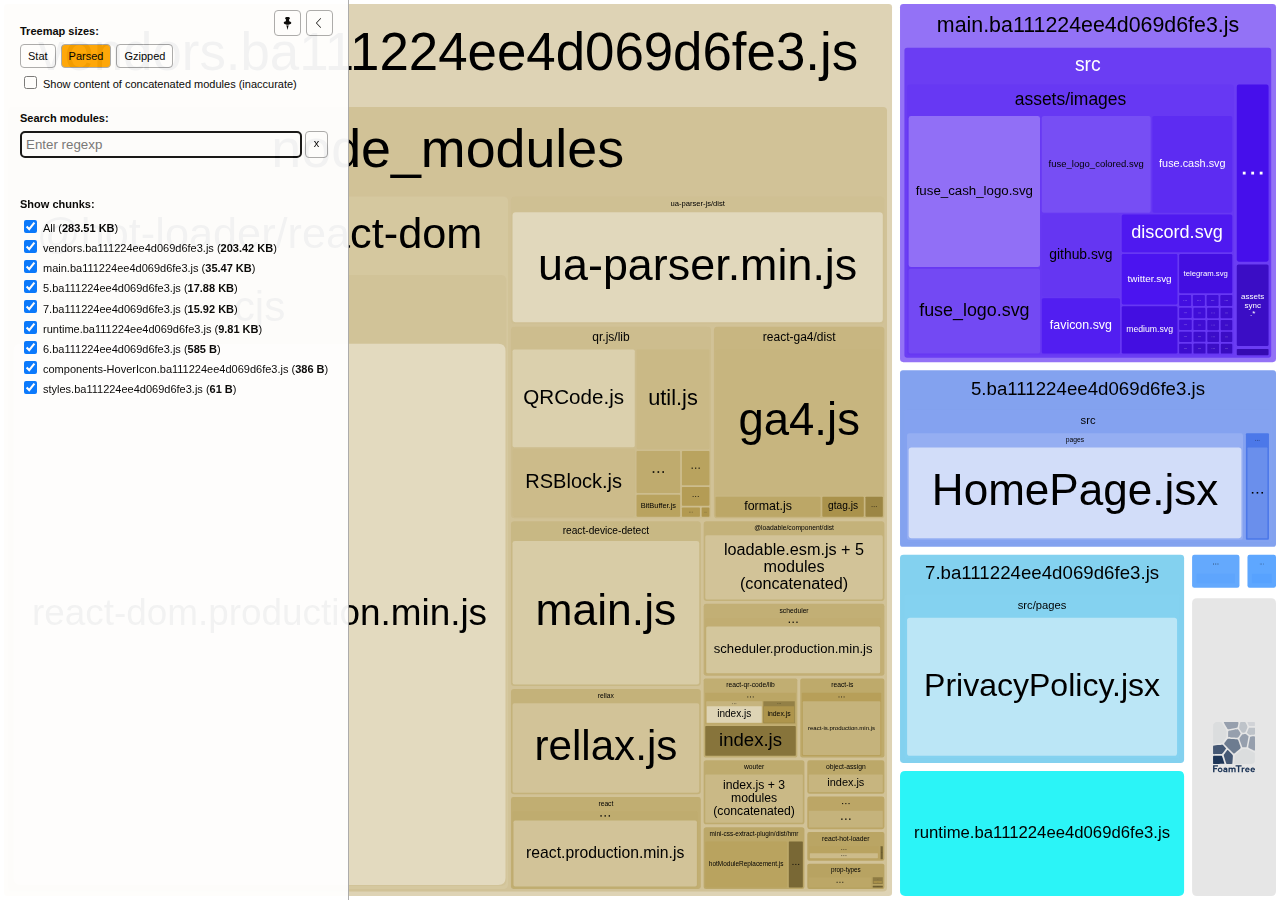
==== commit 7f41d16a: "editing" ====
--- a/report.html
+++ b/report.html
@@ -3,7 +3,7 @@
   <head>
     <meta charset="UTF-8"/>
     <meta name="viewport" content="width=device-width, initial-scale=1"/>
-    <title>fuse.cash [8 Dec 2021 at 17:58]</title>
+    <title>fuse.cash [9 Dec 2021 at 23:12]</title>
     <link rel="shortcut icon" href="[data-uri]" type="image/x-icon" />
 
     <script>
@@ -30,7 +30,7 @@
   <body>
     <div id="app"></div>
     <script>
-      window.chartData = [{"label":"5.0851654c0b529120a078.js","isAsset":true,"statSize":25493,"parsedSize":18262,"gzipSize":6293,"groups":[{"label":"src","path":"./src","statSize":25493,"groups":[{"label":"components","path":"./src/components","statSize":2213,"groups":[{"id":75,"label":"Accordion.jsx","path":"./src/components/Accordion.jsx","statSize":2213,"parsedSize":1298,"gzipSize":597}],"parsedSize":1298,"gzipSize":597},{"label":"pages","path":"./src/pages","statSize":23280,"groups":[{"id":76,"label":"HomePage.jsx","path":"./src/pages/HomePage.jsx","statSize":23280,"parsedSize":16896,"gzipSize":5833}],"parsedSize":16896,"gzipSize":5833}],"parsedSize":18194,"gzipSize":6252}]},{"label":"6.0851654c0b529120a078.js","isAsset":true,"statSize":765,"parsedSize":585,"gzipSize":311,"groups":[{"label":"src/pages","path":"./src/pages","statSize":765,"groups":[{"id":78,"label":"PendingTransaction.jsx","path":"./src/pages/PendingTransaction.jsx","statSize":765,"parsedSize":521,"gzipSize":272}],"parsedSize":521,"gzipSize":272}]},{"label":"7.0851654c0b529120a078.js","isAsset":true,"statSize":17576,"parsedSize":16302,"gzipSize":5592,"groups":[{"label":"src/pages","path":"./src/pages","statSize":17576,"groups":[{"id":77,"label":"PrivacyPolicy.jsx","path":"./src/pages/PrivacyPolicy.jsx","statSize":17576,"parsedSize":16184,"gzipSize":5544}],"parsedSize":16184,"gzipSize":5544}]},{"label":"components-HoverIcon.0851654c0b529120a078.js","isAsset":true,"statSize":531,"parsedSize":386,"gzipSize":270,"groups":[{"label":"src/components","path":"./src/components","statSize":531,"groups":[{"id":74,"label":"HoverIcon.jsx","path":"./src/components/HoverIcon.jsx","statSize":531,"parsedSize":322,"gzipSize":229}],"parsedSize":322,"gzipSize":229}]},{"label":"main.0851654c0b529120a078.js","isAsset":true,"statSize":110971,"parsedSize":36318,"gzipSize":12495,"groups":[{"label":"src","path":"./src","statSize":110931,"groups":[{"label":"assets/images","path":"./src/assets/images","statSize":37370,"groups":[{"id":14,"label":"apple.png","path":"./src/assets/images/apple.png","statSize":36,"parsedSize":67,"gzipSize":86},{"id":15,"label":"arrow-down.png","path":"./src/assets/images/arrow-down.png","statSize":41,"parsedSize":72,"gzipSize":90},{"id":16,"label":"arrow-up.png","path":"./src/assets/images/arrow-up.png","statSize":39,"parsedSize":70,"gzipSize":89},{"id":17,"label":"arrows-down.png","path":"./src/assets/images/arrows-down.png","statSize":42,"parsedSize":73,"gzipSize":91},{"id":18,"label":"discord.svg","path":"./src/assets/images/discord.svg","statSize":2167,"parsedSize":1867,"gzipSize":1016},{"id":19,"label":"footerLogo.png","path":"./src/assets/images/footerLogo.png","statSize":41,"parsedSize":72,"gzipSize":91},{"id":20,"label":"fuse_cash_logo.svg","path":"./src/assets/images/fuse_cash_logo.svg","statSize":9169,"parsedSize":8539,"gzipSize":3614},{"id":21,"label":"fuse_logo_colored.svg","path":"./src/assets/images/fuse_logo_colored.svg","statSize":5653,"parsedSize":4573,"gzipSize":2005},{"id":22,"label":"github.svg","path":"./src/assets/images/github.svg","statSize":3339,"parsedSize":2817,"gzipSize":1441},{"id":23,"label":"google.png","path":"./src/assets/images/google.png","statSize":37,"parsedSize":68,"gzipSize":87},{"id":24,"label":"iphone.png","path":"./src/assets/images/iphone.png","statSize":37,"parsedSize":68,"gzipSize":87},{"id":25,"label":"land.png","path":"./src/assets/images/land.png","statSize":35,"parsedSize":66,"gzipSize":86},{"id":26,"label":"medium.svg","path":"./src/assets/images/medium.svg","statSize":1505,"parsedSize":1185,"gzipSize":677},{"id":27,"label":"nav-logo.png","path":"./src/assets/images/nav-logo.png","statSize":39,"parsedSize":70,"gzipSize":89},{"id":28,"label":"planet1.png","path":"./src/assets/images/planet1.png","statSize":38,"parsedSize":69,"gzipSize":88},{"id":29,"label":"planet2.png","path":"./src/assets/images/planet2.png","statSize":38,"parsedSize":69,"gzipSize":88},{"id":30,"label":"planet3.png","path":"./src/assets/images/planet3.png","statSize":38,"parsedSize":69,"gzipSize":88},{"id":31,"label":"qr.png","path":"./src/assets/images/qr.png","statSize":33,"parsedSize":64,"gzipSize":84},{"id":32,"label":"stars.png","path":"./src/assets/images/stars.png","statSize":36,"parsedSize":67,"gzipSize":86},{"id":33,"label":"telegram.svg","path":"./src/assets/images/telegram.svg","statSize":1248,"parsedSize":946,"gzipSize":590},{"id":34,"label":"twitter.svg","path":"./src/assets/images/twitter.svg","statSize":1556,"parsedSize":1256,"gzipSize":729},{"id":51,"label":"apple-store.png","path":"./src/assets/images/apple-store.png","statSize":42,"parsedSize":73,"gzipSize":90},{"id":52,"label":"favicon.svg","path":"./src/assets/images/favicon.svg","statSize":2215,"parsedSize":1915,"gzipSize":1092},{"id":53,"label":"footer-logo.png","path":"./src/assets/images/footer-logo.png","statSize":42,"parsedSize":73,"gzipSize":90},{"id":54,"label":"fuse.cash.svg","path":"./src/assets/images/fuse.cash.svg","statSize":3736,"parsedSize":3375,"gzipSize":1718},{"id":55,"label":"fuse_logo.svg","path":"./src/assets/images/fuse_logo.svg","statSize":6014,"parsedSize":4836,"gzipSize":1911},{"id":56,"label":"google-play.png","path":"./src/assets/images/google-play.png","statSize":42,"parsedSize":73,"gzipSize":91},{"id":57,"label":"image.png","path":"./src/assets/images/image.png","statSize":36,"parsedSize":67,"gzipSize":82},{"id":58,"label":"moon.png","path":"./src/assets/images/moon.png","statSize":35,"parsedSize":66,"gzipSize":86},{"id":59,"label":"space-star.png","path":"./src/assets/images/space-star.png","statSize":41,"parsedSize":72,"gzipSize":89}],"parsedSize":32697,"gzipSize":10979},{"label":"styles","path":"./src/styles","statSize":68870,"groups":[{"id":47,"label":"styles.scss","path":"./src/styles/styles.scss","statSize":68870,"parsedSize":114,"gzipSize":123}],"parsedSize":114,"gzipSize":123},{"id":50,"label":"assets sync .*","path":"./src/assets sync .*","statSize":938,"parsedSize":1062,"gzipSize":465},{"id":70,"label":"index.js + 1 modules (concatenated)","path":"./src/index.js + 1 modules (concatenated)","statSize":3753,"parsedSize":2263,"gzipSize":1003,"concatenated":true,"groups":[{"label":"src","path":"./src/index.js + 1 modules (concatenated)/src","statSize":3718,"groups":[{"id":null,"label":"index.js","path":"./src/index.js + 1 modules (concatenated)/src/index.js","statSize":2621,"parsedSize":1580,"gzipSize":700,"inaccurateSizes":true},{"id":null,"label":"App.js","path":"./src/index.js + 1 modules (concatenated)/src/App.js","statSize":1097,"parsedSize":661,"gzipSize":293,"inaccurateSizes":true}],"parsedSize":2241,"gzipSize":993,"inaccurateSizes":true}]}],"parsedSize":36136,"gzipSize":12394},{"id":35,"label":"multi react-hot-loader/patch ./src/index.js","path":"./multi react-hot-loader/patch ./src/index.js","statSize":40,"parsedSize":38,"gzipSize":58}]},{"label":"runtime.0851654c0b529120a078.js","isAsset":true,"statSize":10043,"parsedSize":10043,"gzipSize":3811,"groups":[]},{"label":"styles.0851654c0b529120a078.js","isAsset":true,"statSize":61,"parsedSize":61,"gzipSize":64,"groups":[]},{"label":"vendors.0851654c0b529120a078.js","isAsset":true,"statSize":300112,"parsedSize":208306,"gzipSize":67803,"groups":[{"label":"node_modules","path":"./node_modules","statSize":299640,"groups":[{"label":"react","path":"./node_modules/react","statSize":6640,"groups":[{"id":0,"label":"index.js","path":"./node_modules/react/index.js","statSize":190,"parsedSize":45,"gzipSize":65},{"label":"cjs","path":"./node_modules/react/cjs","statSize":6450,"groups":[{"id":38,"label":"react.production.min.js","path":"./node_modules/react/cjs/react.production.min.js","statSize":6450,"parsedSize":6189,"gzipSize":2580}],"parsedSize":6189,"gzipSize":2580}],"parsedSize":6234,"gzipSize":2592},{"label":"react-ga4/dist","path":"./node_modules/react-ga4/dist","statSize":24055,"groups":[{"id":1,"label":"index.js","path":"./node_modules/react-ga4/dist/index.js","statSize":323,"parsedSize":167,"gzipSize":146},{"id":40,"label":"ga4.js","path":"./node_modules/react-ga4/dist/ga4.js","statSize":21320,"parsedSize":10030,"gzipSize":3393},{"id":41,"label":"gtag.js","path":"./node_modules/react-ga4/dist/gtag.js","statSize":629,"parsedSize":379,"gzipSize":250},{"id":42,"label":"format.js","path":"./node_modules/react-ga4/dist/format.js","statSize":1783,"parsedSize":938,"gzipSize":548}],"parsedSize":11514,"gzipSize":3853},{"label":"wouter","path":"./node_modules/wouter","statSize":10030,"groups":[{"id":2,"label":"index.js + 3 modules (concatenated)","path":"./node_modules/wouter/index.js + 3 modules (concatenated)","statSize":10030,"parsedSize":2368,"gzipSize":1217,"concatenated":true,"groups":[{"label":"node_modules/wouter","path":"./node_modules/wouter/index.js + 3 modules (concatenated)/node_modules/wouter","statSize":10025,"groups":[{"id":null,"label":"index.js","path":"./node_modules/wouter/index.js + 3 modules (concatenated)/node_modules/wouter/index.js","statSize":4774,"parsedSize":1127,"gzipSize":579,"inaccurateSizes":true},{"id":null,"label":"react-deps.js","path":"./node_modules/wouter/index.js + 3 modules (concatenated)/node_modules/wouter/react-deps.js","statSize":188,"parsedSize":44,"gzipSize":22,"inaccurateSizes":true},{"id":null,"label":"use-location.js","path":"./node_modules/wouter/index.js + 3 modules (concatenated)/node_modules/wouter/use-location.js","statSize":2986,"parsedSize":704,"gzipSize":362,"inaccurateSizes":true},{"id":null,"label":"matcher.js","path":"./node_modules/wouter/index.js + 3 modules (concatenated)/node_modules/wouter/matcher.js","statSize":2077,"parsedSize":490,"gzipSize":252,"inaccurateSizes":true}],"parsedSize":2366,"gzipSize":1216,"inaccurateSizes":true}]}],"parsedSize":2368,"gzipSize":1217},{"label":"@loadable/component/dist","path":"./node_modules/@loadable/component/dist","statSize":17795,"groups":[{"id":3,"label":"loadable.esm.js + 5 modules (concatenated)","path":"./node_modules/@loadable/component/dist/loadable.esm.js + 5 modules (concatenated)","statSize":17795,"parsedSize":5183,"gzipSize":2034,"concatenated":true,"groups":[{"label":"node_modules","path":"./node_modules/@loadable/component/dist/loadable.esm.js + 5 modules (concatenated)/node_modules","statSize":17780,"groups":[{"label":"@loadable/component/dist","path":"./node_modules/@loadable/component/dist/loadable.esm.js + 5 modules (concatenated)/node_modules/@loadable/component/dist","statSize":16382,"groups":[{"id":null,"label":"loadable.esm.js","path":"./node_modules/@loadable/component/dist/loadable.esm.js + 5 modules (concatenated)/node_modules/@loadable/component/dist/loadable.esm.js","statSize":16382,"parsedSize":4771,"gzipSize":1872,"inaccurateSizes":true}],"parsedSize":4771,"gzipSize":1872,"inaccurateSizes":true},{"label":"@babel/runtime/helpers/esm","path":"./node_modules/@loadable/component/dist/loadable.esm.js + 5 modules (concatenated)/node_modules/@babel/runtime/helpers/esm","statSize":1398,"groups":[{"id":null,"label":"objectWithoutPropertiesLoose.js","path":"./node_modules/@loadable/component/dist/loadable.esm.js + 5 modules (concatenated)/node_modules/@babel/runtime/helpers/esm/objectWithoutPropertiesLoose.js","statSize":350,"parsedSize":101,"gzipSize":40,"inaccurateSizes":true},{"id":null,"label":"extends.js","path":"./node_modules/@loadable/component/dist/loadable.esm.js + 5 modules (concatenated)/node_modules/@babel/runtime/helpers/esm/extends.js","statSize":397,"parsedSize":115,"gzipSize":45,"inaccurateSizes":true},{"id":null,"label":"assertThisInitialized.js","path":"./node_modules/@loadable/component/dist/loadable.esm.js + 5 modules (concatenated)/node_modules/@babel/runtime/helpers/esm/assertThisInitialized.js","statSize":192,"parsedSize":55,"gzipSize":21,"inaccurateSizes":true},{"id":null,"label":"inheritsLoose.js","path":"./node_modules/@loadable/component/dist/loadable.esm.js + 5 modules (concatenated)/node_modules/@babel/runtime/helpers/esm/inheritsLoose.js","statSize":259,"parsedSize":75,"gzipSize":29,"inaccurateSizes":true},{"id":null,"label":"setPrototypeOf.js","path":"./node_modules/@loadable/component/dist/loadable.esm.js + 5 modules (concatenated)/node_modules/@babel/runtime/helpers/esm/setPrototypeOf.js","statSize":200,"parsedSize":58,"gzipSize":22,"inaccurateSizes":true}],"parsedSize":407,"gzipSize":159,"inaccurateSizes":true}],"parsedSize":5178,"gzipSize":2032,"inaccurateSizes":true}]}],"parsedSize":5183,"gzipSize":2034},{"label":"prop-types","path":"./node_modules/prop-types","statSize":2645,"groups":[{"id":4,"label":"index.js","path":"./node_modules/prop-types/index.js","statSize":710,"parsedSize":34,"gzipSize":54},{"id":66,"label":"factoryWithThrowingShims.js","path":"./node_modules/prop-types/factoryWithThrowingShims.js","statSize":1621,"parsedSize":650,"gzipSize":397},{"label":"lib","path":"./node_modules/prop-types/lib","statSize":314,"groups":[{"id":67,"label":"ReactPropTypesSecret.js","path":"./node_modules/prop-types/lib/ReactPropTypesSecret.js","statSize":314,"parsedSize":86,"gzipSize":106}],"parsedSize":86,"gzipSize":106}],"parsedSize":770,"gzipSize":462},{"label":"react-is","path":"./node_modules/react-is","statSize":2750,"groups":[{"id":5,"label":"index.js","path":"./node_modules/react-is/index.js","statSize":196,"parsedSize":45,"gzipSize":65},{"label":"cjs","path":"./node_modules/react-is/cjs","statSize":2554,"groups":[{"id":46,"label":"react-is.production.min.js","path":"./node_modules/react-is/cjs/react-is.production.min.js","statSize":2554,"parsedSize":2385,"gzipSize":846}],"parsedSize":2385,"gzipSize":846}],"parsedSize":2430,"gzipSize":863},{"label":"object-assign","path":"./node_modules/object-assign","statSize":2108,"groups":[{"id":6,"label":"index.js","path":"./node_modules/object-assign/index.js","statSize":2108,"parsedSize":990,"gzipSize":558}],"parsedSize":990,"gzipSize":558},{"label":"qr.js/lib","path":"./node_modules/qr.js/lib","statSize":25445,"groups":[{"id":7,"label":"mode.js","path":"./node_modules/qr.js/lib/mode.js","statSize":122,"parsedSize":87,"gzipSize":93},{"id":8,"label":"ErrorCorrectLevel.js","path":"./node_modules/qr.js/lib/ErrorCorrectLevel.js","statSize":54,"parsedSize":42,"gzipSize":62},{"id":9,"label":"Polynomial.js","path":"./node_modules/qr.js/lib/Polynomial.js","statSize":1313,"parsedSize":797,"gzipSize":357},{"id":10,"label":"math.js","path":"./node_modules/qr.js/lib/math.js","statSize":673,"parsedSize":424,"gzipSize":239},{"id":61,"label":"QRCode.js","path":"./node_modules/qr.js/lib/QRCode.js","statSize":9651,"parsedSize":4953,"gzipSize":1771},{"id":62,"label":"8BitByte.js","path":"./node_modules/qr.js/lib/8BitByte.js","statSize":383,"parsedSize":240,"gzipSize":185},{"id":63,"label":"RSBlock.js","path":"./node_modules/qr.js/lib/RSBlock.js","statSize":5501,"parsedSize":3462,"gzipSize":1299},{"id":64,"label":"BitBuffer.js","path":"./node_modules/qr.js/lib/BitBuffer.js","statSize":711,"parsedSize":431,"gzipSize":254},{"id":65,"label":"util.js","path":"./node_modules/qr.js/lib/util.js","statSize":7037,"parsedSize":3046,"gzipSize":1118}],"parsedSize":13482,"gzipSize":4449},{"label":"react-device-detect","path":"./node_modules/react-device-detect","statSize":26468,"groups":[{"id":11,"label":"main.js","path":"./node_modules/react-device-detect/main.js","statSize":26468,"parsedSize":11043,"gzipSize":3073}],"parsedSize":11043,"gzipSize":3073},{"label":"@hot-loader/react-dom","path":"./node_modules/@hot-loader/react-dom","statSize":122051,"groups":[{"id":12,"label":"index.js","path":"./node_modules/@hot-loader/react-dom/index.js","statSize":1363,"parsedSize":254,"gzipSize":177},{"label":"cjs","path":"./node_modules/@hot-loader/react-dom/cjs","statSize":120688,"groups":[{"id":43,"label":"react-dom.production.min.js","path":"./node_modules/@hot-loader/react-dom/cjs/react-dom.production.min.js","statSize":120688,"parsedSize":118434,"gzipSize":38261}],"parsedSize":118434,"gzipSize":38261}],"parsedSize":118688,"gzipSize":38355},{"label":"hoist-non-react-statics/dist","path":"./node_modules/hoist-non-react-statics/dist","statSize":2743,"groups":[{"id":13,"label":"hoist-non-react-statics.cjs.js","path":"./node_modules/hoist-non-react-statics/dist/hoist-non-react-statics.cjs.js","statSize":2743,"parsedSize":968,"gzipSize":494}],"parsedSize":968,"gzipSize":494},{"label":"react-hot-loader","path":"./node_modules/react-hot-loader","statSize":1332,"groups":[{"id":36,"label":"patch.js","path":"./node_modules/react-hot-loader/patch.js","statSize":229,"parsedSize":45,"gzipSize":65},{"label":"dist","path":"./node_modules/react-hot-loader/dist","statSize":1103,"groups":[{"id":37,"label":"react-hot-loader.production.min.js","path":"./node_modules/react-hot-loader/dist/react-hot-loader.production.min.js","statSize":1103,"parsedSize":818,"gzipSize":430}],"parsedSize":818,"gzipSize":430}],"parsedSize":863,"gzipSize":444},{"label":"ua-parser-js/dist","path":"./node_modules/ua-parser-js/dist","statSize":20032,"groups":[{"id":39,"label":"ua-parser.min.js","path":"./node_modules/ua-parser-js/dist/ua-parser.min.js","statSize":20032,"parsedSize":16712,"gzipSize":6891}],"parsedSize":16712,"gzipSize":6891},{"label":"scheduler","path":"./node_modules/scheduler","statSize":5028,"groups":[{"id":44,"label":"index.js","path":"./node_modules/scheduler/index.js","statSize":198,"parsedSize":45,"gzipSize":65},{"label":"cjs","path":"./node_modules/scheduler/cjs","statSize":4830,"groups":[{"id":45,"label":"scheduler.production.min.js","path":"./node_modules/scheduler/cjs/scheduler.production.min.js","statSize":4830,"parsedSize":4639,"gzipSize":1904}],"parsedSize":4639,"gzipSize":1904}],"parsedSize":4684,"gzipSize":1918},{"label":"mini-css-extract-plugin/dist/hmr","path":"./node_modules/mini-css-extract-plugin/dist/hmr","statSize":5265,"groups":[{"id":48,"label":"hotModuleReplacement.js","path":"./node_modules/mini-css-extract-plugin/dist/hmr/hotModuleReplacement.js","statSize":4454,"parsedSize":1924,"gzipSize":950},{"id":49,"label":"normalize-url.js","path":"./node_modules/mini-css-extract-plugin/dist/hmr/normalize-url.js","statSize":811,"parsedSize":362,"gzipSize":262}],"parsedSize":2286,"gzipSize":1106},{"label":"react-qr-code/lib","path":"./node_modules/react-qr-code/lib","statSize":6111,"groups":[{"label":"components","path":"./node_modules/react-qr-code/lib/components","statSize":2706,"groups":[{"label":"QRCodeCell","path":"./node_modules/react-qr-code/lib/components/QRCodeCell","statSize":999,"groups":[{"id":68,"label":"index.js","path":"./node_modules/react-qr-code/lib/components/QRCodeCell/index.js","statSize":999,"parsedSize":500,"gzipSize":299}],"parsedSize":500,"gzipSize":299},{"label":"QRCodeSurface","path":"./node_modules/react-qr-code/lib/components/QRCodeSurface","statSize":1707,"groups":[{"id":69,"label":"index.js","path":"./node_modules/react-qr-code/lib/components/QRCodeSurface/index.js","statSize":1707,"parsedSize":879,"gzipSize":483}],"parsedSize":879,"gzipSize":483}],"parsedSize":1379,"gzipSize":608},{"id":72,"label":"index.js","path":"./node_modules/react-qr-code/lib/index.js","statSize":3405,"parsedSize":1317,"gzipSize":683}],"parsedSize":2696,"gzipSize":979},{"label":"rellax","path":"./node_modules/rellax","statSize":19142,"groups":[{"id":71,"label":"rellax.js","path":"./node_modules/rellax/rellax.js","statSize":19142,"parsedSize":7117,"gzipSize":2429}],"parsedSize":7117,"gzipSize":2429}],"parsedSize":208028,"gzipSize":67514},{"label":"buildin","path":"./buildin","statSize":472,"groups":[{"id":60,"label":"global.js","path":"./buildin/global.js","statSize":472,"parsedSize":144,"gzipSize":129}],"parsedSize":144,"gzipSize":129}]}];
+      window.chartData = [{"label":"5.ba111224ee4d069d6fe3.js","isAsset":true,"statSize":25568,"parsedSize":18311,"gzipSize":6298,"groups":[{"label":"src","path":"./src","statSize":25568,"groups":[{"label":"components","path":"./src/components","statSize":2213,"groups":[{"id":75,"label":"Accordion.jsx","path":"./src/components/Accordion.jsx","statSize":2213,"parsedSize":1298,"gzipSize":597}],"parsedSize":1298,"gzipSize":597},{"label":"pages","path":"./src/pages","statSize":23355,"groups":[{"id":76,"label":"HomePage.jsx","path":"./src/pages/HomePage.jsx","statSize":23355,"parsedSize":16945,"gzipSize":5839}],"parsedSize":16945,"gzipSize":5839}],"parsedSize":18243,"gzipSize":6258}]},{"label":"6.ba111224ee4d069d6fe3.js","isAsset":true,"statSize":765,"parsedSize":585,"gzipSize":311,"groups":[{"label":"src/pages","path":"./src/pages","statSize":765,"groups":[{"id":78,"label":"PendingTransaction.jsx","path":"./src/pages/PendingTransaction.jsx","statSize":765,"parsedSize":521,"gzipSize":272}],"parsedSize":521,"gzipSize":272}]},{"label":"7.ba111224ee4d069d6fe3.js","isAsset":true,"statSize":17576,"parsedSize":16302,"gzipSize":5592,"groups":[{"label":"src/pages","path":"./src/pages","statSize":17576,"groups":[{"id":77,"label":"PrivacyPolicy.jsx","path":"./src/pages/PrivacyPolicy.jsx","statSize":17576,"parsedSize":16184,"gzipSize":5544}],"parsedSize":16184,"gzipSize":5544}]},{"label":"components-HoverIcon.ba111224ee4d069d6fe3.js","isAsset":true,"statSize":531,"parsedSize":386,"gzipSize":270,"groups":[{"label":"src/components","path":"./src/components","statSize":531,"groups":[{"id":74,"label":"HoverIcon.jsx","path":"./src/components/HoverIcon.jsx","statSize":531,"parsedSize":322,"gzipSize":229}],"parsedSize":322,"gzipSize":229}]},{"label":"main.ba111224ee4d069d6fe3.js","isAsset":true,"statSize":111074,"parsedSize":36318,"gzipSize":12495,"groups":[{"label":"src","path":"./src","statSize":111034,"groups":[{"label":"assets/images","path":"./src/assets/images","statSize":37370,"groups":[{"id":14,"label":"apple.png","path":"./src/assets/images/apple.png","statSize":36,"parsedSize":67,"gzipSize":86},{"id":15,"label":"arrow-down.png","path":"./src/assets/images/arrow-down.png","statSize":41,"parsedSize":72,"gzipSize":90},{"id":16,"label":"arrow-up.png","path":"./src/assets/images/arrow-up.png","statSize":39,"parsedSize":70,"gzipSize":89},{"id":17,"label":"arrows-down.png","path":"./src/assets/images/arrows-down.png","statSize":42,"parsedSize":73,"gzipSize":91},{"id":18,"label":"discord.svg","path":"./src/assets/images/discord.svg","statSize":2167,"parsedSize":1867,"gzipSize":1016},{"id":19,"label":"footerLogo.png","path":"./src/assets/images/footerLogo.png","statSize":41,"parsedSize":72,"gzipSize":91},{"id":20,"label":"fuse_cash_logo.svg","path":"./src/assets/images/fuse_cash_logo.svg","statSize":9169,"parsedSize":8539,"gzipSize":3614},{"id":21,"label":"fuse_logo_colored.svg","path":"./src/assets/images/fuse_logo_colored.svg","statSize":5653,"parsedSize":4573,"gzipSize":2005},{"id":22,"label":"github.svg","path":"./src/assets/images/github.svg","statSize":3339,"parsedSize":2817,"gzipSize":1441},{"id":23,"label":"google.png","path":"./src/assets/images/google.png","statSize":37,"parsedSize":68,"gzipSize":87},{"id":24,"label":"iphone.png","path":"./src/assets/images/iphone.png","statSize":37,"parsedSize":68,"gzipSize":87},{"id":25,"label":"land.png","path":"./src/assets/images/land.png","statSize":35,"parsedSize":66,"gzipSize":86},{"id":26,"label":"medium.svg","path":"./src/assets/images/medium.svg","statSize":1505,"parsedSize":1185,"gzipSize":677},{"id":27,"label":"nav-logo.png","path":"./src/assets/images/nav-logo.png","statSize":39,"parsedSize":70,"gzipSize":89},{"id":28,"label":"planet1.png","path":"./src/assets/images/planet1.png","statSize":38,"parsedSize":69,"gzipSize":88},{"id":29,"label":"planet2.png","path":"./src/assets/images/planet2.png","statSize":38,"parsedSize":69,"gzipSize":88},{"id":30,"label":"planet3.png","path":"./src/assets/images/planet3.png","statSize":38,"parsedSize":69,"gzipSize":88},{"id":31,"label":"qr.png","path":"./src/assets/images/qr.png","statSize":33,"parsedSize":64,"gzipSize":84},{"id":32,"label":"stars.png","path":"./src/assets/images/stars.png","statSize":36,"parsedSize":67,"gzipSize":86},{"id":33,"label":"telegram.svg","path":"./src/assets/images/telegram.svg","statSize":1248,"parsedSize":946,"gzipSize":590},{"id":34,"label":"twitter.svg","path":"./src/assets/images/twitter.svg","statSize":1556,"parsedSize":1256,"gzipSize":729},{"id":51,"label":"apple-store.png","path":"./src/assets/images/apple-store.png","statSize":42,"parsedSize":73,"gzipSize":90},{"id":52,"label":"favicon.svg","path":"./src/assets/images/favicon.svg","statSize":2215,"parsedSize":1915,"gzipSize":1092},{"id":53,"label":"footer-logo.png","path":"./src/assets/images/footer-logo.png","statSize":42,"parsedSize":73,"gzipSize":90},{"id":54,"label":"fuse.cash.svg","path":"./src/assets/images/fuse.cash.svg","statSize":3736,"parsedSize":3375,"gzipSize":1718},{"id":55,"label":"fuse_logo.svg","path":"./src/assets/images/fuse_logo.svg","statSize":6014,"parsedSize":4836,"gzipSize":1911},{"id":56,"label":"google-play.png","path":"./src/assets/images/google-play.png","statSize":42,"parsedSize":73,"gzipSize":91},{"id":57,"label":"image.png","path":"./src/assets/images/image.png","statSize":36,"parsedSize":67,"gzipSize":82},{"id":58,"label":"moon.png","path":"./src/assets/images/moon.png","statSize":35,"parsedSize":66,"gzipSize":86},{"id":59,"label":"space-star.png","path":"./src/assets/images/space-star.png","statSize":41,"parsedSize":72,"gzipSize":89}],"parsedSize":32697,"gzipSize":10979},{"label":"styles","path":"./src/styles","statSize":68973,"groups":[{"id":47,"label":"styles.scss","path":"./src/styles/styles.scss","statSize":68973,"parsedSize":114,"gzipSize":123}],"parsedSize":114,"gzipSize":123},{"id":50,"label":"assets sync .*","path":"./src/assets sync .*","statSize":938,"parsedSize":1062,"gzipSize":465},{"id":70,"label":"index.js + 1 modules (concatenated)","path":"./src/index.js + 1 modules (concatenated)","statSize":3753,"parsedSize":2263,"gzipSize":1003,"concatenated":true,"groups":[{"label":"src","path":"./src/index.js + 1 modules (concatenated)/src","statSize":3718,"groups":[{"id":null,"label":"index.js","path":"./src/index.js + 1 modules (concatenated)/src/index.js","statSize":2621,"parsedSize":1580,"gzipSize":700,"inaccurateSizes":true},{"id":null,"label":"App.js","path":"./src/index.js + 1 modules (concatenated)/src/App.js","statSize":1097,"parsedSize":661,"gzipSize":293,"inaccurateSizes":true}],"parsedSize":2241,"gzipSize":993,"inaccurateSizes":true}]}],"parsedSize":36136,"gzipSize":12394},{"id":35,"label":"multi react-hot-loader/patch ./src/index.js","path":"./multi react-hot-loader/patch ./src/index.js","statSize":40,"parsedSize":38,"gzipSize":58}]},{"label":"runtime.ba111224ee4d069d6fe3.js","isAsset":true,"statSize":10043,"parsedSize":10043,"gzipSize":3808,"groups":[]},{"label":"styles.ba111224ee4d069d6fe3.js","isAsset":true,"statSize":61,"parsedSize":61,"gzipSize":64,"groups":[]},{"label":"vendors.ba111224ee4d069d6fe3.js","isAsset":true,"statSize":300112,"parsedSize":208306,"gzipSize":67803,"groups":[{"label":"node_modules","path":"./node_modules","statSize":299640,"groups":[{"label":"react","path":"./node_modules/react","statSize":6640,"groups":[{"id":0,"label":"index.js","path":"./node_modules/react/index.js","statSize":190,"parsedSize":45,"gzipSize":65},{"label":"cjs","path":"./node_modules/react/cjs","statSize":6450,"groups":[{"id":38,"label":"react.production.min.js","path":"./node_modules/react/cjs/react.production.min.js","statSize":6450,"parsedSize":6189,"gzipSize":2580}],"parsedSize":6189,"gzipSize":2580}],"parsedSize":6234,"gzipSize":2592},{"label":"react-ga4/dist","path":"./node_modules/react-ga4/dist","statSize":24055,"groups":[{"id":1,"label":"index.js","path":"./node_modules/react-ga4/dist/index.js","statSize":323,"parsedSize":167,"gzipSize":146},{"id":40,"label":"ga4.js","path":"./node_modules/react-ga4/dist/ga4.js","statSize":21320,"parsedSize":10030,"gzipSize":3393},{"id":41,"label":"gtag.js","path":"./node_modules/react-ga4/dist/gtag.js","statSize":629,"parsedSize":379,"gzipSize":250},{"id":42,"label":"format.js","path":"./node_modules/react-ga4/dist/format.js","statSize":1783,"parsedSize":938,"gzipSize":548}],"parsedSize":11514,"gzipSize":3853},{"label":"wouter","path":"./node_modules/wouter","statSize":10030,"groups":[{"id":2,"label":"index.js + 3 modules (concatenated)","path":"./node_modules/wouter/index.js + 3 modules (concatenated)","statSize":10030,"parsedSize":2368,"gzipSize":1217,"concatenated":true,"groups":[{"label":"node_modules/wouter","path":"./node_modules/wouter/index.js + 3 modules (concatenated)/node_modules/wouter","statSize":10025,"groups":[{"id":null,"label":"index.js","path":"./node_modules/wouter/index.js + 3 modules (concatenated)/node_modules/wouter/index.js","statSize":4774,"parsedSize":1127,"gzipSize":579,"inaccurateSizes":true},{"id":null,"label":"react-deps.js","path":"./node_modules/wouter/index.js + 3 modules (concatenated)/node_modules/wouter/react-deps.js","statSize":188,"parsedSize":44,"gzipSize":22,"inaccurateSizes":true},{"id":null,"label":"use-location.js","path":"./node_modules/wouter/index.js + 3 modules (concatenated)/node_modules/wouter/use-location.js","statSize":2986,"parsedSize":704,"gzipSize":362,"inaccurateSizes":true},{"id":null,"label":"matcher.js","path":"./node_modules/wouter/index.js + 3 modules (concatenated)/node_modules/wouter/matcher.js","statSize":2077,"parsedSize":490,"gzipSize":252,"inaccurateSizes":true}],"parsedSize":2366,"gzipSize":1216,"inaccurateSizes":true}]}],"parsedSize":2368,"gzipSize":1217},{"label":"@loadable/component/dist","path":"./node_modules/@loadable/component/dist","statSize":17795,"groups":[{"id":3,"label":"loadable.esm.js + 5 modules (concatenated)","path":"./node_modules/@loadable/component/dist/loadable.esm.js + 5 modules (concatenated)","statSize":17795,"parsedSize":5183,"gzipSize":2034,"concatenated":true,"groups":[{"label":"node_modules","path":"./node_modules/@loadable/component/dist/loadable.esm.js + 5 modules (concatenated)/node_modules","statSize":17780,"groups":[{"label":"@loadable/component/dist","path":"./node_modules/@loadable/component/dist/loadable.esm.js + 5 modules (concatenated)/node_modules/@loadable/component/dist","statSize":16382,"groups":[{"id":null,"label":"loadable.esm.js","path":"./node_modules/@loadable/component/dist/loadable.esm.js + 5 modules (concatenated)/node_modules/@loadable/component/dist/loadable.esm.js","statSize":16382,"parsedSize":4771,"gzipSize":1872,"inaccurateSizes":true}],"parsedSize":4771,"gzipSize":1872,"inaccurateSizes":true},{"label":"@babel/runtime/helpers/esm","path":"./node_modules/@loadable/component/dist/loadable.esm.js + 5 modules (concatenated)/node_modules/@babel/runtime/helpers/esm","statSize":1398,"groups":[{"id":null,"label":"objectWithoutPropertiesLoose.js","path":"./node_modules/@loadable/component/dist/loadable.esm.js + 5 modules (concatenated)/node_modules/@babel/runtime/helpers/esm/objectWithoutPropertiesLoose.js","statSize":350,"parsedSize":101,"gzipSize":40,"inaccurateSizes":true},{"id":null,"label":"extends.js","path":"./node_modules/@loadable/component/dist/loadable.esm.js + 5 modules (concatenated)/node_modules/@babel/runtime/helpers/esm/extends.js","statSize":397,"parsedSize":115,"gzipSize":45,"inaccurateSizes":true},{"id":null,"label":"assertThisInitialized.js","path":"./node_modules/@loadable/component/dist/loadable.esm.js + 5 modules (concatenated)/node_modules/@babel/runtime/helpers/esm/assertThisInitialized.js","statSize":192,"parsedSize":55,"gzipSize":21,"inaccurateSizes":true},{"id":null,"label":"inheritsLoose.js","path":"./node_modules/@loadable/component/dist/loadable.esm.js + 5 modules (concatenated)/node_modules/@babel/runtime/helpers/esm/inheritsLoose.js","statSize":259,"parsedSize":75,"gzipSize":29,"inaccurateSizes":true},{"id":null,"label":"setPrototypeOf.js","path":"./node_modules/@loadable/component/dist/loadable.esm.js + 5 modules (concatenated)/node_modules/@babel/runtime/helpers/esm/setPrototypeOf.js","statSize":200,"parsedSize":58,"gzipSize":22,"inaccurateSizes":true}],"parsedSize":407,"gzipSize":159,"inaccurateSizes":true}],"parsedSize":5178,"gzipSize":2032,"inaccurateSizes":true}]}],"parsedSize":5183,"gzipSize":2034},{"label":"prop-types","path":"./node_modules/prop-types","statSize":2645,"groups":[{"id":4,"label":"index.js","path":"./node_modules/prop-types/index.js","statSize":710,"parsedSize":34,"gzipSize":54},{"id":66,"label":"factoryWithThrowingShims.js","path":"./node_modules/prop-types/factoryWithThrowingShims.js","statSize":1621,"parsedSize":650,"gzipSize":397},{"label":"lib","path":"./node_modules/prop-types/lib","statSize":314,"groups":[{"id":67,"label":"ReactPropTypesSecret.js","path":"./node_modules/prop-types/lib/ReactPropTypesSecret.js","statSize":314,"parsedSize":86,"gzipSize":106}],"parsedSize":86,"gzipSize":106}],"parsedSize":770,"gzipSize":462},{"label":"react-is","path":"./node_modules/react-is","statSize":2750,"groups":[{"id":5,"label":"index.js","path":"./node_modules/react-is/index.js","statSize":196,"parsedSize":45,"gzipSize":65},{"label":"cjs","path":"./node_modules/react-is/cjs","statSize":2554,"groups":[{"id":46,"label":"react-is.production.min.js","path":"./node_modules/react-is/cjs/react-is.production.min.js","statSize":2554,"parsedSize":2385,"gzipSize":846}],"parsedSize":2385,"gzipSize":846}],"parsedSize":2430,"gzipSize":863},{"label":"object-assign","path":"./node_modules/object-assign","statSize":2108,"groups":[{"id":6,"label":"index.js","path":"./node_modules/object-assign/index.js","statSize":2108,"parsedSize":990,"gzipSize":558}],"parsedSize":990,"gzipSize":558},{"label":"qr.js/lib","path":"./node_modules/qr.js/lib","statSize":25445,"groups":[{"id":7,"label":"mode.js","path":"./node_modules/qr.js/lib/mode.js","statSize":122,"parsedSize":87,"gzipSize":93},{"id":8,"label":"ErrorCorrectLevel.js","path":"./node_modules/qr.js/lib/ErrorCorrectLevel.js","statSize":54,"parsedSize":42,"gzipSize":62},{"id":9,"label":"Polynomial.js","path":"./node_modules/qr.js/lib/Polynomial.js","statSize":1313,"parsedSize":797,"gzipSize":357},{"id":10,"label":"math.js","path":"./node_modules/qr.js/lib/math.js","statSize":673,"parsedSize":424,"gzipSize":239},{"id":61,"label":"QRCode.js","path":"./node_modules/qr.js/lib/QRCode.js","statSize":9651,"parsedSize":4953,"gzipSize":1771},{"id":62,"label":"8BitByte.js","path":"./node_modules/qr.js/lib/8BitByte.js","statSize":383,"parsedSize":240,"gzipSize":185},{"id":63,"label":"RSBlock.js","path":"./node_modules/qr.js/lib/RSBlock.js","statSize":5501,"parsedSize":3462,"gzipSize":1299},{"id":64,"label":"BitBuffer.js","path":"./node_modules/qr.js/lib/BitBuffer.js","statSize":711,"parsedSize":431,"gzipSize":254},{"id":65,"label":"util.js","path":"./node_modules/qr.js/lib/util.js","statSize":7037,"parsedSize":3046,"gzipSize":1118}],"parsedSize":13482,"gzipSize":4449},{"label":"react-device-detect","path":"./node_modules/react-device-detect","statSize":26468,"groups":[{"id":11,"label":"main.js","path":"./node_modules/react-device-detect/main.js","statSize":26468,"parsedSize":11043,"gzipSize":3073}],"parsedSize":11043,"gzipSize":3073},{"label":"@hot-loader/react-dom","path":"./node_modules/@hot-loader/react-dom","statSize":122051,"groups":[{"id":12,"label":"index.js","path":"./node_modules/@hot-loader/react-dom/index.js","statSize":1363,"parsedSize":254,"gzipSize":177},{"label":"cjs","path":"./node_modules/@hot-loader/react-dom/cjs","statSize":120688,"groups":[{"id":43,"label":"react-dom.production.min.js","path":"./node_modules/@hot-loader/react-dom/cjs/react-dom.production.min.js","statSize":120688,"parsedSize":118434,"gzipSize":38261}],"parsedSize":118434,"gzipSize":38261}],"parsedSize":118688,"gzipSize":38355},{"label":"hoist-non-react-statics/dist","path":"./node_modules/hoist-non-react-statics/dist","statSize":2743,"groups":[{"id":13,"label":"hoist-non-react-statics.cjs.js","path":"./node_modules/hoist-non-react-statics/dist/hoist-non-react-statics.cjs.js","statSize":2743,"parsedSize":968,"gzipSize":494}],"parsedSize":968,"gzipSize":494},{"label":"react-hot-loader","path":"./node_modules/react-hot-loader","statSize":1332,"groups":[{"id":36,"label":"patch.js","path":"./node_modules/react-hot-loader/patch.js","statSize":229,"parsedSize":45,"gzipSize":65},{"label":"dist","path":"./node_modules/react-hot-loader/dist","statSize":1103,"groups":[{"id":37,"label":"react-hot-loader.production.min.js","path":"./node_modules/react-hot-loader/dist/react-hot-loader.production.min.js","statSize":1103,"parsedSize":818,"gzipSize":430}],"parsedSize":818,"gzipSize":430}],"parsedSize":863,"gzipSize":444},{"label":"ua-parser-js/dist","path":"./node_modules/ua-parser-js/dist","statSize":20032,"groups":[{"id":39,"label":"ua-parser.min.js","path":"./node_modules/ua-parser-js/dist/ua-parser.min.js","statSize":20032,"parsedSize":16712,"gzipSize":6891}],"parsedSize":16712,"gzipSize":6891},{"label":"scheduler","path":"./node_modules/scheduler","statSize":5028,"groups":[{"id":44,"label":"index.js","path":"./node_modules/scheduler/index.js","statSize":198,"parsedSize":45,"gzipSize":65},{"label":"cjs","path":"./node_modules/scheduler/cjs","statSize":4830,"groups":[{"id":45,"label":"scheduler.production.min.js","path":"./node_modules/scheduler/cjs/scheduler.production.min.js","statSize":4830,"parsedSize":4639,"gzipSize":1904}],"parsedSize":4639,"gzipSize":1904}],"parsedSize":4684,"gzipSize":1918},{"label":"mini-css-extract-plugin/dist/hmr","path":"./node_modules/mini-css-extract-plugin/dist/hmr","statSize":5265,"groups":[{"id":48,"label":"hotModuleReplacement.js","path":"./node_modules/mini-css-extract-plugin/dist/hmr/hotModuleReplacement.js","statSize":4454,"parsedSize":1924,"gzipSize":950},{"id":49,"label":"normalize-url.js","path":"./node_modules/mini-css-extract-plugin/dist/hmr/normalize-url.js","statSize":811,"parsedSize":362,"gzipSize":262}],"parsedSize":2286,"gzipSize":1106},{"label":"react-qr-code/lib","path":"./node_modules/react-qr-code/lib","statSize":6111,"groups":[{"label":"components","path":"./node_modules/react-qr-code/lib/components","statSize":2706,"groups":[{"label":"QRCodeCell","path":"./node_modules/react-qr-code/lib/components/QRCodeCell","statSize":999,"groups":[{"id":68,"label":"index.js","path":"./node_modules/react-qr-code/lib/components/QRCodeCell/index.js","statSize":999,"parsedSize":500,"gzipSize":299}],"parsedSize":500,"gzipSize":299},{"label":"QRCodeSurface","path":"./node_modules/react-qr-code/lib/components/QRCodeSurface","statSize":1707,"groups":[{"id":69,"label":"index.js","path":"./node_modules/react-qr-code/lib/components/QRCodeSurface/index.js","statSize":1707,"parsedSize":879,"gzipSize":483}],"parsedSize":879,"gzipSize":483}],"parsedSize":1379,"gzipSize":608},{"id":72,"label":"index.js","path":"./node_modules/react-qr-code/lib/index.js","statSize":3405,"parsedSize":1317,"gzipSize":683}],"parsedSize":2696,"gzipSize":979},{"label":"rellax","path":"./node_modules/rellax","statSize":19142,"groups":[{"id":71,"label":"rellax.js","path":"./node_modules/rellax/rellax.js","statSize":19142,"parsedSize":7117,"gzipSize":2429}],"parsedSize":7117,"gzipSize":2429}],"parsedSize":208028,"gzipSize":67514},{"label":"buildin","path":"./buildin","statSize":472,"groups":[{"id":60,"label":"global.js","path":"./buildin/global.js","statSize":472,"parsedSize":144,"gzipSize":129}],"parsedSize":144,"gzipSize":129}]}];
       window.defaultSizes = "parsed";
     </script>
   </body>
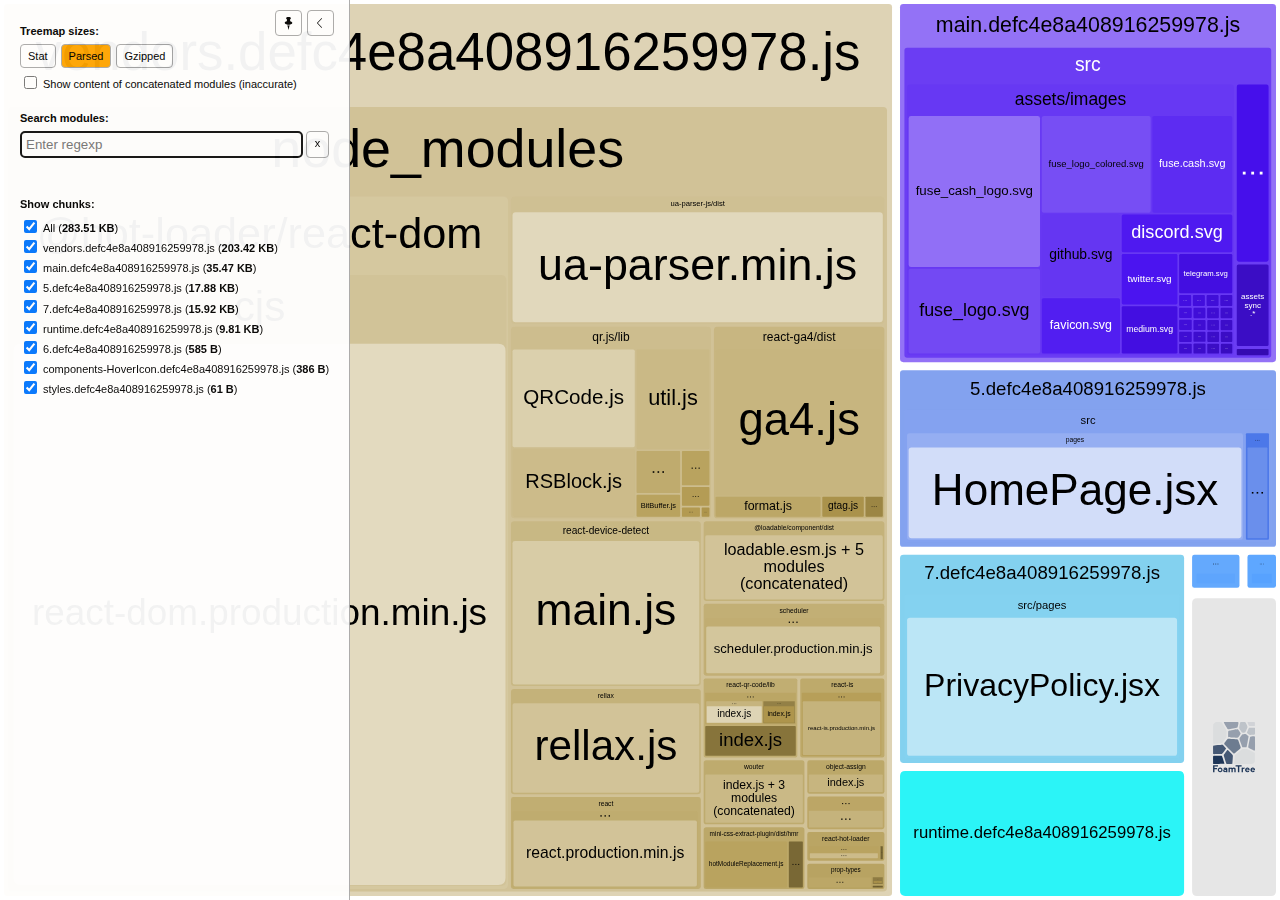
==== commit 59d1b52e: "edits last" ====
--- a/report.html
+++ b/report.html
@@ -3,7 +3,7 @@
   <head>
     <meta charset="UTF-8"/>
     <meta name="viewport" content="width=device-width, initial-scale=1"/>
-    <title>fuse.cash [9 Dec 2021 at 23:12]</title>
+    <title>fuse.cash [9 Dec 2021 at 23:18]</title>
     <link rel="shortcut icon" href="[data-uri]" type="image/x-icon" />
 
     <script>
@@ -30,7 +30,7 @@
   <body>
     <div id="app"></div>
     <script>
-      window.chartData = [{"label":"5.ba111224ee4d069d6fe3.js","isAsset":true,"statSize":25568,"parsedSize":18311,"gzipSize":6298,"groups":[{"label":"src","path":"./src","statSize":25568,"groups":[{"label":"components","path":"./src/components","statSize":2213,"groups":[{"id":75,"label":"Accordion.jsx","path":"./src/components/Accordion.jsx","statSize":2213,"parsedSize":1298,"gzipSize":597}],"parsedSize":1298,"gzipSize":597},{"label":"pages","path":"./src/pages","statSize":23355,"groups":[{"id":76,"label":"HomePage.jsx","path":"./src/pages/HomePage.jsx","statSize":23355,"parsedSize":16945,"gzipSize":5839}],"parsedSize":16945,"gzipSize":5839}],"parsedSize":18243,"gzipSize":6258}]},{"label":"6.ba111224ee4d069d6fe3.js","isAsset":true,"statSize":765,"parsedSize":585,"gzipSize":311,"groups":[{"label":"src/pages","path":"./src/pages","statSize":765,"groups":[{"id":78,"label":"PendingTransaction.jsx","path":"./src/pages/PendingTransaction.jsx","statSize":765,"parsedSize":521,"gzipSize":272}],"parsedSize":521,"gzipSize":272}]},{"label":"7.ba111224ee4d069d6fe3.js","isAsset":true,"statSize":17576,"parsedSize":16302,"gzipSize":5592,"groups":[{"label":"src/pages","path":"./src/pages","statSize":17576,"groups":[{"id":77,"label":"PrivacyPolicy.jsx","path":"./src/pages/PrivacyPolicy.jsx","statSize":17576,"parsedSize":16184,"gzipSize":5544}],"parsedSize":16184,"gzipSize":5544}]},{"label":"components-HoverIcon.ba111224ee4d069d6fe3.js","isAsset":true,"statSize":531,"parsedSize":386,"gzipSize":270,"groups":[{"label":"src/components","path":"./src/components","statSize":531,"groups":[{"id":74,"label":"HoverIcon.jsx","path":"./src/components/HoverIcon.jsx","statSize":531,"parsedSize":322,"gzipSize":229}],"parsedSize":322,"gzipSize":229}]},{"label":"main.ba111224ee4d069d6fe3.js","isAsset":true,"statSize":111074,"parsedSize":36318,"gzipSize":12495,"groups":[{"label":"src","path":"./src","statSize":111034,"groups":[{"label":"assets/images","path":"./src/assets/images","statSize":37370,"groups":[{"id":14,"label":"apple.png","path":"./src/assets/images/apple.png","statSize":36,"parsedSize":67,"gzipSize":86},{"id":15,"label":"arrow-down.png","path":"./src/assets/images/arrow-down.png","statSize":41,"parsedSize":72,"gzipSize":90},{"id":16,"label":"arrow-up.png","path":"./src/assets/images/arrow-up.png","statSize":39,"parsedSize":70,"gzipSize":89},{"id":17,"label":"arrows-down.png","path":"./src/assets/images/arrows-down.png","statSize":42,"parsedSize":73,"gzipSize":91},{"id":18,"label":"discord.svg","path":"./src/assets/images/discord.svg","statSize":2167,"parsedSize":1867,"gzipSize":1016},{"id":19,"label":"footerLogo.png","path":"./src/assets/images/footerLogo.png","statSize":41,"parsedSize":72,"gzipSize":91},{"id":20,"label":"fuse_cash_logo.svg","path":"./src/assets/images/fuse_cash_logo.svg","statSize":9169,"parsedSize":8539,"gzipSize":3614},{"id":21,"label":"fuse_logo_colored.svg","path":"./src/assets/images/fuse_logo_colored.svg","statSize":5653,"parsedSize":4573,"gzipSize":2005},{"id":22,"label":"github.svg","path":"./src/assets/images/github.svg","statSize":3339,"parsedSize":2817,"gzipSize":1441},{"id":23,"label":"google.png","path":"./src/assets/images/google.png","statSize":37,"parsedSize":68,"gzipSize":87},{"id":24,"label":"iphone.png","path":"./src/assets/images/iphone.png","statSize":37,"parsedSize":68,"gzipSize":87},{"id":25,"label":"land.png","path":"./src/assets/images/land.png","statSize":35,"parsedSize":66,"gzipSize":86},{"id":26,"label":"medium.svg","path":"./src/assets/images/medium.svg","statSize":1505,"parsedSize":1185,"gzipSize":677},{"id":27,"label":"nav-logo.png","path":"./src/assets/images/nav-logo.png","statSize":39,"parsedSize":70,"gzipSize":89},{"id":28,"label":"planet1.png","path":"./src/assets/images/planet1.png","statSize":38,"parsedSize":69,"gzipSize":88},{"id":29,"label":"planet2.png","path":"./src/assets/images/planet2.png","statSize":38,"parsedSize":69,"gzipSize":88},{"id":30,"label":"planet3.png","path":"./src/assets/images/planet3.png","statSize":38,"parsedSize":69,"gzipSize":88},{"id":31,"label":"qr.png","path":"./src/assets/images/qr.png","statSize":33,"parsedSize":64,"gzipSize":84},{"id":32,"label":"stars.png","path":"./src/assets/images/stars.png","statSize":36,"parsedSize":67,"gzipSize":86},{"id":33,"label":"telegram.svg","path":"./src/assets/images/telegram.svg","statSize":1248,"parsedSize":946,"gzipSize":590},{"id":34,"label":"twitter.svg","path":"./src/assets/images/twitter.svg","statSize":1556,"parsedSize":1256,"gzipSize":729},{"id":51,"label":"apple-store.png","path":"./src/assets/images/apple-store.png","statSize":42,"parsedSize":73,"gzipSize":90},{"id":52,"label":"favicon.svg","path":"./src/assets/images/favicon.svg","statSize":2215,"parsedSize":1915,"gzipSize":1092},{"id":53,"label":"footer-logo.png","path":"./src/assets/images/footer-logo.png","statSize":42,"parsedSize":73,"gzipSize":90},{"id":54,"label":"fuse.cash.svg","path":"./src/assets/images/fuse.cash.svg","statSize":3736,"parsedSize":3375,"gzipSize":1718},{"id":55,"label":"fuse_logo.svg","path":"./src/assets/images/fuse_logo.svg","statSize":6014,"parsedSize":4836,"gzipSize":1911},{"id":56,"label":"google-play.png","path":"./src/assets/images/google-play.png","statSize":42,"parsedSize":73,"gzipSize":91},{"id":57,"label":"image.png","path":"./src/assets/images/image.png","statSize":36,"parsedSize":67,"gzipSize":82},{"id":58,"label":"moon.png","path":"./src/assets/images/moon.png","statSize":35,"parsedSize":66,"gzipSize":86},{"id":59,"label":"space-star.png","path":"./src/assets/images/space-star.png","statSize":41,"parsedSize":72,"gzipSize":89}],"parsedSize":32697,"gzipSize":10979},{"label":"styles","path":"./src/styles","statSize":68973,"groups":[{"id":47,"label":"styles.scss","path":"./src/styles/styles.scss","statSize":68973,"parsedSize":114,"gzipSize":123}],"parsedSize":114,"gzipSize":123},{"id":50,"label":"assets sync .*","path":"./src/assets sync .*","statSize":938,"parsedSize":1062,"gzipSize":465},{"id":70,"label":"index.js + 1 modules (concatenated)","path":"./src/index.js + 1 modules (concatenated)","statSize":3753,"parsedSize":2263,"gzipSize":1003,"concatenated":true,"groups":[{"label":"src","path":"./src/index.js + 1 modules (concatenated)/src","statSize":3718,"groups":[{"id":null,"label":"index.js","path":"./src/index.js + 1 modules (concatenated)/src/index.js","statSize":2621,"parsedSize":1580,"gzipSize":700,"inaccurateSizes":true},{"id":null,"label":"App.js","path":"./src/index.js + 1 modules (concatenated)/src/App.js","statSize":1097,"parsedSize":661,"gzipSize":293,"inaccurateSizes":true}],"parsedSize":2241,"gzipSize":993,"inaccurateSizes":true}]}],"parsedSize":36136,"gzipSize":12394},{"id":35,"label":"multi react-hot-loader/patch ./src/index.js","path":"./multi react-hot-loader/patch ./src/index.js","statSize":40,"parsedSize":38,"gzipSize":58}]},{"label":"runtime.ba111224ee4d069d6fe3.js","isAsset":true,"statSize":10043,"parsedSize":10043,"gzipSize":3808,"groups":[]},{"label":"styles.ba111224ee4d069d6fe3.js","isAsset":true,"statSize":61,"parsedSize":61,"gzipSize":64,"groups":[]},{"label":"vendors.ba111224ee4d069d6fe3.js","isAsset":true,"statSize":300112,"parsedSize":208306,"gzipSize":67803,"groups":[{"label":"node_modules","path":"./node_modules","statSize":299640,"groups":[{"label":"react","path":"./node_modules/react","statSize":6640,"groups":[{"id":0,"label":"index.js","path":"./node_modules/react/index.js","statSize":190,"parsedSize":45,"gzipSize":65},{"label":"cjs","path":"./node_modules/react/cjs","statSize":6450,"groups":[{"id":38,"label":"react.production.min.js","path":"./node_modules/react/cjs/react.production.min.js","statSize":6450,"parsedSize":6189,"gzipSize":2580}],"parsedSize":6189,"gzipSize":2580}],"parsedSize":6234,"gzipSize":2592},{"label":"react-ga4/dist","path":"./node_modules/react-ga4/dist","statSize":24055,"groups":[{"id":1,"label":"index.js","path":"./node_modules/react-ga4/dist/index.js","statSize":323,"parsedSize":167,"gzipSize":146},{"id":40,"label":"ga4.js","path":"./node_modules/react-ga4/dist/ga4.js","statSize":21320,"parsedSize":10030,"gzipSize":3393},{"id":41,"label":"gtag.js","path":"./node_modules/react-ga4/dist/gtag.js","statSize":629,"parsedSize":379,"gzipSize":250},{"id":42,"label":"format.js","path":"./node_modules/react-ga4/dist/format.js","statSize":1783,"parsedSize":938,"gzipSize":548}],"parsedSize":11514,"gzipSize":3853},{"label":"wouter","path":"./node_modules/wouter","statSize":10030,"groups":[{"id":2,"label":"index.js + 3 modules (concatenated)","path":"./node_modules/wouter/index.js + 3 modules (concatenated)","statSize":10030,"parsedSize":2368,"gzipSize":1217,"concatenated":true,"groups":[{"label":"node_modules/wouter","path":"./node_modules/wouter/index.js + 3 modules (concatenated)/node_modules/wouter","statSize":10025,"groups":[{"id":null,"label":"index.js","path":"./node_modules/wouter/index.js + 3 modules (concatenated)/node_modules/wouter/index.js","statSize":4774,"parsedSize":1127,"gzipSize":579,"inaccurateSizes":true},{"id":null,"label":"react-deps.js","path":"./node_modules/wouter/index.js + 3 modules (concatenated)/node_modules/wouter/react-deps.js","statSize":188,"parsedSize":44,"gzipSize":22,"inaccurateSizes":true},{"id":null,"label":"use-location.js","path":"./node_modules/wouter/index.js + 3 modules (concatenated)/node_modules/wouter/use-location.js","statSize":2986,"parsedSize":704,"gzipSize":362,"inaccurateSizes":true},{"id":null,"label":"matcher.js","path":"./node_modules/wouter/index.js + 3 modules (concatenated)/node_modules/wouter/matcher.js","statSize":2077,"parsedSize":490,"gzipSize":252,"inaccurateSizes":true}],"parsedSize":2366,"gzipSize":1216,"inaccurateSizes":true}]}],"parsedSize":2368,"gzipSize":1217},{"label":"@loadable/component/dist","path":"./node_modules/@loadable/component/dist","statSize":17795,"groups":[{"id":3,"label":"loadable.esm.js + 5 modules (concatenated)","path":"./node_modules/@loadable/component/dist/loadable.esm.js + 5 modules (concatenated)","statSize":17795,"parsedSize":5183,"gzipSize":2034,"concatenated":true,"groups":[{"label":"node_modules","path":"./node_modules/@loadable/component/dist/loadable.esm.js + 5 modules (concatenated)/node_modules","statSize":17780,"groups":[{"label":"@loadable/component/dist","path":"./node_modules/@loadable/component/dist/loadable.esm.js + 5 modules (concatenated)/node_modules/@loadable/component/dist","statSize":16382,"groups":[{"id":null,"label":"loadable.esm.js","path":"./node_modules/@loadable/component/dist/loadable.esm.js + 5 modules (concatenated)/node_modules/@loadable/component/dist/loadable.esm.js","statSize":16382,"parsedSize":4771,"gzipSize":1872,"inaccurateSizes":true}],"parsedSize":4771,"gzipSize":1872,"inaccurateSizes":true},{"label":"@babel/runtime/helpers/esm","path":"./node_modules/@loadable/component/dist/loadable.esm.js + 5 modules (concatenated)/node_modules/@babel/runtime/helpers/esm","statSize":1398,"groups":[{"id":null,"label":"objectWithoutPropertiesLoose.js","path":"./node_modules/@loadable/component/dist/loadable.esm.js + 5 modules (concatenated)/node_modules/@babel/runtime/helpers/esm/objectWithoutPropertiesLoose.js","statSize":350,"parsedSize":101,"gzipSize":40,"inaccurateSizes":true},{"id":null,"label":"extends.js","path":"./node_modules/@loadable/component/dist/loadable.esm.js + 5 modules (concatenated)/node_modules/@babel/runtime/helpers/esm/extends.js","statSize":397,"parsedSize":115,"gzipSize":45,"inaccurateSizes":true},{"id":null,"label":"assertThisInitialized.js","path":"./node_modules/@loadable/component/dist/loadable.esm.js + 5 modules (concatenated)/node_modules/@babel/runtime/helpers/esm/assertThisInitialized.js","statSize":192,"parsedSize":55,"gzipSize":21,"inaccurateSizes":true},{"id":null,"label":"inheritsLoose.js","path":"./node_modules/@loadable/component/dist/loadable.esm.js + 5 modules (concatenated)/node_modules/@babel/runtime/helpers/esm/inheritsLoose.js","statSize":259,"parsedSize":75,"gzipSize":29,"inaccurateSizes":true},{"id":null,"label":"setPrototypeOf.js","path":"./node_modules/@loadable/component/dist/loadable.esm.js + 5 modules (concatenated)/node_modules/@babel/runtime/helpers/esm/setPrototypeOf.js","statSize":200,"parsedSize":58,"gzipSize":22,"inaccurateSizes":true}],"parsedSize":407,"gzipSize":159,"inaccurateSizes":true}],"parsedSize":5178,"gzipSize":2032,"inaccurateSizes":true}]}],"parsedSize":5183,"gzipSize":2034},{"label":"prop-types","path":"./node_modules/prop-types","statSize":2645,"groups":[{"id":4,"label":"index.js","path":"./node_modules/prop-types/index.js","statSize":710,"parsedSize":34,"gzipSize":54},{"id":66,"label":"factoryWithThrowingShims.js","path":"./node_modules/prop-types/factoryWithThrowingShims.js","statSize":1621,"parsedSize":650,"gzipSize":397},{"label":"lib","path":"./node_modules/prop-types/lib","statSize":314,"groups":[{"id":67,"label":"ReactPropTypesSecret.js","path":"./node_modules/prop-types/lib/ReactPropTypesSecret.js","statSize":314,"parsedSize":86,"gzipSize":106}],"parsedSize":86,"gzipSize":106}],"parsedSize":770,"gzipSize":462},{"label":"react-is","path":"./node_modules/react-is","statSize":2750,"groups":[{"id":5,"label":"index.js","path":"./node_modules/react-is/index.js","statSize":196,"parsedSize":45,"gzipSize":65},{"label":"cjs","path":"./node_modules/react-is/cjs","statSize":2554,"groups":[{"id":46,"label":"react-is.production.min.js","path":"./node_modules/react-is/cjs/react-is.production.min.js","statSize":2554,"parsedSize":2385,"gzipSize":846}],"parsedSize":2385,"gzipSize":846}],"parsedSize":2430,"gzipSize":863},{"label":"object-assign","path":"./node_modules/object-assign","statSize":2108,"groups":[{"id":6,"label":"index.js","path":"./node_modules/object-assign/index.js","statSize":2108,"parsedSize":990,"gzipSize":558}],"parsedSize":990,"gzipSize":558},{"label":"qr.js/lib","path":"./node_modules/qr.js/lib","statSize":25445,"groups":[{"id":7,"label":"mode.js","path":"./node_modules/qr.js/lib/mode.js","statSize":122,"parsedSize":87,"gzipSize":93},{"id":8,"label":"ErrorCorrectLevel.js","path":"./node_modules/qr.js/lib/ErrorCorrectLevel.js","statSize":54,"parsedSize":42,"gzipSize":62},{"id":9,"label":"Polynomial.js","path":"./node_modules/qr.js/lib/Polynomial.js","statSize":1313,"parsedSize":797,"gzipSize":357},{"id":10,"label":"math.js","path":"./node_modules/qr.js/lib/math.js","statSize":673,"parsedSize":424,"gzipSize":239},{"id":61,"label":"QRCode.js","path":"./node_modules/qr.js/lib/QRCode.js","statSize":9651,"parsedSize":4953,"gzipSize":1771},{"id":62,"label":"8BitByte.js","path":"./node_modules/qr.js/lib/8BitByte.js","statSize":383,"parsedSize":240,"gzipSize":185},{"id":63,"label":"RSBlock.js","path":"./node_modules/qr.js/lib/RSBlock.js","statSize":5501,"parsedSize":3462,"gzipSize":1299},{"id":64,"label":"BitBuffer.js","path":"./node_modules/qr.js/lib/BitBuffer.js","statSize":711,"parsedSize":431,"gzipSize":254},{"id":65,"label":"util.js","path":"./node_modules/qr.js/lib/util.js","statSize":7037,"parsedSize":3046,"gzipSize":1118}],"parsedSize":13482,"gzipSize":4449},{"label":"react-device-detect","path":"./node_modules/react-device-detect","statSize":26468,"groups":[{"id":11,"label":"main.js","path":"./node_modules/react-device-detect/main.js","statSize":26468,"parsedSize":11043,"gzipSize":3073}],"parsedSize":11043,"gzipSize":3073},{"label":"@hot-loader/react-dom","path":"./node_modules/@hot-loader/react-dom","statSize":122051,"groups":[{"id":12,"label":"index.js","path":"./node_modules/@hot-loader/react-dom/index.js","statSize":1363,"parsedSize":254,"gzipSize":177},{"label":"cjs","path":"./node_modules/@hot-loader/react-dom/cjs","statSize":120688,"groups":[{"id":43,"label":"react-dom.production.min.js","path":"./node_modules/@hot-loader/react-dom/cjs/react-dom.production.min.js","statSize":120688,"parsedSize":118434,"gzipSize":38261}],"parsedSize":118434,"gzipSize":38261}],"parsedSize":118688,"gzipSize":38355},{"label":"hoist-non-react-statics/dist","path":"./node_modules/hoist-non-react-statics/dist","statSize":2743,"groups":[{"id":13,"label":"hoist-non-react-statics.cjs.js","path":"./node_modules/hoist-non-react-statics/dist/hoist-non-react-statics.cjs.js","statSize":2743,"parsedSize":968,"gzipSize":494}],"parsedSize":968,"gzipSize":494},{"label":"react-hot-loader","path":"./node_modules/react-hot-loader","statSize":1332,"groups":[{"id":36,"label":"patch.js","path":"./node_modules/react-hot-loader/patch.js","statSize":229,"parsedSize":45,"gzipSize":65},{"label":"dist","path":"./node_modules/react-hot-loader/dist","statSize":1103,"groups":[{"id":37,"label":"react-hot-loader.production.min.js","path":"./node_modules/react-hot-loader/dist/react-hot-loader.production.min.js","statSize":1103,"parsedSize":818,"gzipSize":430}],"parsedSize":818,"gzipSize":430}],"parsedSize":863,"gzipSize":444},{"label":"ua-parser-js/dist","path":"./node_modules/ua-parser-js/dist","statSize":20032,"groups":[{"id":39,"label":"ua-parser.min.js","path":"./node_modules/ua-parser-js/dist/ua-parser.min.js","statSize":20032,"parsedSize":16712,"gzipSize":6891}],"parsedSize":16712,"gzipSize":6891},{"label":"scheduler","path":"./node_modules/scheduler","statSize":5028,"groups":[{"id":44,"label":"index.js","path":"./node_modules/scheduler/index.js","statSize":198,"parsedSize":45,"gzipSize":65},{"label":"cjs","path":"./node_modules/scheduler/cjs","statSize":4830,"groups":[{"id":45,"label":"scheduler.production.min.js","path":"./node_modules/scheduler/cjs/scheduler.production.min.js","statSize":4830,"parsedSize":4639,"gzipSize":1904}],"parsedSize":4639,"gzipSize":1904}],"parsedSize":4684,"gzipSize":1918},{"label":"mini-css-extract-plugin/dist/hmr","path":"./node_modules/mini-css-extract-plugin/dist/hmr","statSize":5265,"groups":[{"id":48,"label":"hotModuleReplacement.js","path":"./node_modules/mini-css-extract-plugin/dist/hmr/hotModuleReplacement.js","statSize":4454,"parsedSize":1924,"gzipSize":950},{"id":49,"label":"normalize-url.js","path":"./node_modules/mini-css-extract-plugin/dist/hmr/normalize-url.js","statSize":811,"parsedSize":362,"gzipSize":262}],"parsedSize":2286,"gzipSize":1106},{"label":"react-qr-code/lib","path":"./node_modules/react-qr-code/lib","statSize":6111,"groups":[{"label":"components","path":"./node_modules/react-qr-code/lib/components","statSize":2706,"groups":[{"label":"QRCodeCell","path":"./node_modules/react-qr-code/lib/components/QRCodeCell","statSize":999,"groups":[{"id":68,"label":"index.js","path":"./node_modules/react-qr-code/lib/components/QRCodeCell/index.js","statSize":999,"parsedSize":500,"gzipSize":299}],"parsedSize":500,"gzipSize":299},{"label":"QRCodeSurface","path":"./node_modules/react-qr-code/lib/components/QRCodeSurface","statSize":1707,"groups":[{"id":69,"label":"index.js","path":"./node_modules/react-qr-code/lib/components/QRCodeSurface/index.js","statSize":1707,"parsedSize":879,"gzipSize":483}],"parsedSize":879,"gzipSize":483}],"parsedSize":1379,"gzipSize":608},{"id":72,"label":"index.js","path":"./node_modules/react-qr-code/lib/index.js","statSize":3405,"parsedSize":1317,"gzipSize":683}],"parsedSize":2696,"gzipSize":979},{"label":"rellax","path":"./node_modules/rellax","statSize":19142,"groups":[{"id":71,"label":"rellax.js","path":"./node_modules/rellax/rellax.js","statSize":19142,"parsedSize":7117,"gzipSize":2429}],"parsedSize":7117,"gzipSize":2429}],"parsedSize":208028,"gzipSize":67514},{"label":"buildin","path":"./buildin","statSize":472,"groups":[{"id":60,"label":"global.js","path":"./buildin/global.js","statSize":472,"parsedSize":144,"gzipSize":129}],"parsedSize":144,"gzipSize":129}]}];
+      window.chartData = [{"label":"5.defc4e8a408916259978.js","isAsset":true,"statSize":25568,"parsedSize":18311,"gzipSize":6298,"groups":[{"label":"src","path":"./src","statSize":25568,"groups":[{"label":"components","path":"./src/components","statSize":2213,"groups":[{"id":75,"label":"Accordion.jsx","path":"./src/components/Accordion.jsx","statSize":2213,"parsedSize":1298,"gzipSize":597}],"parsedSize":1298,"gzipSize":597},{"label":"pages","path":"./src/pages","statSize":23355,"groups":[{"id":76,"label":"HomePage.jsx","path":"./src/pages/HomePage.jsx","statSize":23355,"parsedSize":16945,"gzipSize":5839}],"parsedSize":16945,"gzipSize":5839}],"parsedSize":18243,"gzipSize":6258}]},{"label":"6.defc4e8a408916259978.js","isAsset":true,"statSize":765,"parsedSize":585,"gzipSize":311,"groups":[{"label":"src/pages","path":"./src/pages","statSize":765,"groups":[{"id":78,"label":"PendingTransaction.jsx","path":"./src/pages/PendingTransaction.jsx","statSize":765,"parsedSize":521,"gzipSize":272}],"parsedSize":521,"gzipSize":272}]},{"label":"7.defc4e8a408916259978.js","isAsset":true,"statSize":17576,"parsedSize":16302,"gzipSize":5592,"groups":[{"label":"src/pages","path":"./src/pages","statSize":17576,"groups":[{"id":77,"label":"PrivacyPolicy.jsx","path":"./src/pages/PrivacyPolicy.jsx","statSize":17576,"parsedSize":16184,"gzipSize":5544}],"parsedSize":16184,"gzipSize":5544}]},{"label":"components-HoverIcon.defc4e8a408916259978.js","isAsset":true,"statSize":531,"parsedSize":386,"gzipSize":270,"groups":[{"label":"src/components","path":"./src/components","statSize":531,"groups":[{"id":74,"label":"HoverIcon.jsx","path":"./src/components/HoverIcon.jsx","statSize":531,"parsedSize":322,"gzipSize":229}],"parsedSize":322,"gzipSize":229}]},{"label":"main.defc4e8a408916259978.js","isAsset":true,"statSize":111118,"parsedSize":36318,"gzipSize":12495,"groups":[{"label":"src","path":"./src","statSize":111078,"groups":[{"label":"assets/images","path":"./src/assets/images","statSize":37370,"groups":[{"id":14,"label":"apple.png","path":"./src/assets/images/apple.png","statSize":36,"parsedSize":67,"gzipSize":86},{"id":15,"label":"arrow-down.png","path":"./src/assets/images/arrow-down.png","statSize":41,"parsedSize":72,"gzipSize":90},{"id":16,"label":"arrow-up.png","path":"./src/assets/images/arrow-up.png","statSize":39,"parsedSize":70,"gzipSize":89},{"id":17,"label":"arrows-down.png","path":"./src/assets/images/arrows-down.png","statSize":42,"parsedSize":73,"gzipSize":91},{"id":18,"label":"discord.svg","path":"./src/assets/images/discord.svg","statSize":2167,"parsedSize":1867,"gzipSize":1016},{"id":19,"label":"footerLogo.png","path":"./src/assets/images/footerLogo.png","statSize":41,"parsedSize":72,"gzipSize":91},{"id":20,"label":"fuse_cash_logo.svg","path":"./src/assets/images/fuse_cash_logo.svg","statSize":9169,"parsedSize":8539,"gzipSize":3614},{"id":21,"label":"fuse_logo_colored.svg","path":"./src/assets/images/fuse_logo_colored.svg","statSize":5653,"parsedSize":4573,"gzipSize":2005},{"id":22,"label":"github.svg","path":"./src/assets/images/github.svg","statSize":3339,"parsedSize":2817,"gzipSize":1441},{"id":23,"label":"google.png","path":"./src/assets/images/google.png","statSize":37,"parsedSize":68,"gzipSize":87},{"id":24,"label":"iphone.png","path":"./src/assets/images/iphone.png","statSize":37,"parsedSize":68,"gzipSize":87},{"id":25,"label":"land.png","path":"./src/assets/images/land.png","statSize":35,"parsedSize":66,"gzipSize":86},{"id":26,"label":"medium.svg","path":"./src/assets/images/medium.svg","statSize":1505,"parsedSize":1185,"gzipSize":677},{"id":27,"label":"nav-logo.png","path":"./src/assets/images/nav-logo.png","statSize":39,"parsedSize":70,"gzipSize":89},{"id":28,"label":"planet1.png","path":"./src/assets/images/planet1.png","statSize":38,"parsedSize":69,"gzipSize":88},{"id":29,"label":"planet2.png","path":"./src/assets/images/planet2.png","statSize":38,"parsedSize":69,"gzipSize":88},{"id":30,"label":"planet3.png","path":"./src/assets/images/planet3.png","statSize":38,"parsedSize":69,"gzipSize":88},{"id":31,"label":"qr.png","path":"./src/assets/images/qr.png","statSize":33,"parsedSize":64,"gzipSize":84},{"id":32,"label":"stars.png","path":"./src/assets/images/stars.png","statSize":36,"parsedSize":67,"gzipSize":86},{"id":33,"label":"telegram.svg","path":"./src/assets/images/telegram.svg","statSize":1248,"parsedSize":946,"gzipSize":590},{"id":34,"label":"twitter.svg","path":"./src/assets/images/twitter.svg","statSize":1556,"parsedSize":1256,"gzipSize":729},{"id":51,"label":"apple-store.png","path":"./src/assets/images/apple-store.png","statSize":42,"parsedSize":73,"gzipSize":90},{"id":52,"label":"favicon.svg","path":"./src/assets/images/favicon.svg","statSize":2215,"parsedSize":1915,"gzipSize":1092},{"id":53,"label":"footer-logo.png","path":"./src/assets/images/footer-logo.png","statSize":42,"parsedSize":73,"gzipSize":90},{"id":54,"label":"fuse.cash.svg","path":"./src/assets/images/fuse.cash.svg","statSize":3736,"parsedSize":3375,"gzipSize":1718},{"id":55,"label":"fuse_logo.svg","path":"./src/assets/images/fuse_logo.svg","statSize":6014,"parsedSize":4836,"gzipSize":1911},{"id":56,"label":"google-play.png","path":"./src/assets/images/google-play.png","statSize":42,"parsedSize":73,"gzipSize":91},{"id":57,"label":"image.png","path":"./src/assets/images/image.png","statSize":36,"parsedSize":67,"gzipSize":82},{"id":58,"label":"moon.png","path":"./src/assets/images/moon.png","statSize":35,"parsedSize":66,"gzipSize":86},{"id":59,"label":"space-star.png","path":"./src/assets/images/space-star.png","statSize":41,"parsedSize":72,"gzipSize":89}],"parsedSize":32697,"gzipSize":10979},{"label":"styles","path":"./src/styles","statSize":69017,"groups":[{"id":47,"label":"styles.scss","path":"./src/styles/styles.scss","statSize":69017,"parsedSize":114,"gzipSize":123}],"parsedSize":114,"gzipSize":123},{"id":50,"label":"assets sync .*","path":"./src/assets sync .*","statSize":938,"parsedSize":1062,"gzipSize":465},{"id":70,"label":"index.js + 1 modules (concatenated)","path":"./src/index.js + 1 modules (concatenated)","statSize":3753,"parsedSize":2263,"gzipSize":1003,"concatenated":true,"groups":[{"label":"src","path":"./src/index.js + 1 modules (concatenated)/src","statSize":3718,"groups":[{"id":null,"label":"index.js","path":"./src/index.js + 1 modules (concatenated)/src/index.js","statSize":2621,"parsedSize":1580,"gzipSize":700,"inaccurateSizes":true},{"id":null,"label":"App.js","path":"./src/index.js + 1 modules (concatenated)/src/App.js","statSize":1097,"parsedSize":661,"gzipSize":293,"inaccurateSizes":true}],"parsedSize":2241,"gzipSize":993,"inaccurateSizes":true}]}],"parsedSize":36136,"gzipSize":12394},{"id":35,"label":"multi react-hot-loader/patch ./src/index.js","path":"./multi react-hot-loader/patch ./src/index.js","statSize":40,"parsedSize":38,"gzipSize":58}]},{"label":"runtime.defc4e8a408916259978.js","isAsset":true,"statSize":10043,"parsedSize":10043,"gzipSize":3810,"groups":[]},{"label":"styles.defc4e8a408916259978.js","isAsset":true,"statSize":61,"parsedSize":61,"gzipSize":64,"groups":[]},{"label":"vendors.defc4e8a408916259978.js","isAsset":true,"statSize":300112,"parsedSize":208306,"gzipSize":67803,"groups":[{"label":"node_modules","path":"./node_modules","statSize":299640,"groups":[{"label":"react","path":"./node_modules/react","statSize":6640,"groups":[{"id":0,"label":"index.js","path":"./node_modules/react/index.js","statSize":190,"parsedSize":45,"gzipSize":65},{"label":"cjs","path":"./node_modules/react/cjs","statSize":6450,"groups":[{"id":38,"label":"react.production.min.js","path":"./node_modules/react/cjs/react.production.min.js","statSize":6450,"parsedSize":6189,"gzipSize":2580}],"parsedSize":6189,"gzipSize":2580}],"parsedSize":6234,"gzipSize":2592},{"label":"react-ga4/dist","path":"./node_modules/react-ga4/dist","statSize":24055,"groups":[{"id":1,"label":"index.js","path":"./node_modules/react-ga4/dist/index.js","statSize":323,"parsedSize":167,"gzipSize":146},{"id":40,"label":"ga4.js","path":"./node_modules/react-ga4/dist/ga4.js","statSize":21320,"parsedSize":10030,"gzipSize":3393},{"id":41,"label":"gtag.js","path":"./node_modules/react-ga4/dist/gtag.js","statSize":629,"parsedSize":379,"gzipSize":250},{"id":42,"label":"format.js","path":"./node_modules/react-ga4/dist/format.js","statSize":1783,"parsedSize":938,"gzipSize":548}],"parsedSize":11514,"gzipSize":3853},{"label":"wouter","path":"./node_modules/wouter","statSize":10030,"groups":[{"id":2,"label":"index.js + 3 modules (concatenated)","path":"./node_modules/wouter/index.js + 3 modules (concatenated)","statSize":10030,"parsedSize":2368,"gzipSize":1217,"concatenated":true,"groups":[{"label":"node_modules/wouter","path":"./node_modules/wouter/index.js + 3 modules (concatenated)/node_modules/wouter","statSize":10025,"groups":[{"id":null,"label":"index.js","path":"./node_modules/wouter/index.js + 3 modules (concatenated)/node_modules/wouter/index.js","statSize":4774,"parsedSize":1127,"gzipSize":579,"inaccurateSizes":true},{"id":null,"label":"react-deps.js","path":"./node_modules/wouter/index.js + 3 modules (concatenated)/node_modules/wouter/react-deps.js","statSize":188,"parsedSize":44,"gzipSize":22,"inaccurateSizes":true},{"id":null,"label":"use-location.js","path":"./node_modules/wouter/index.js + 3 modules (concatenated)/node_modules/wouter/use-location.js","statSize":2986,"parsedSize":704,"gzipSize":362,"inaccurateSizes":true},{"id":null,"label":"matcher.js","path":"./node_modules/wouter/index.js + 3 modules (concatenated)/node_modules/wouter/matcher.js","statSize":2077,"parsedSize":490,"gzipSize":252,"inaccurateSizes":true}],"parsedSize":2366,"gzipSize":1216,"inaccurateSizes":true}]}],"parsedSize":2368,"gzipSize":1217},{"label":"@loadable/component/dist","path":"./node_modules/@loadable/component/dist","statSize":17795,"groups":[{"id":3,"label":"loadable.esm.js + 5 modules (concatenated)","path":"./node_modules/@loadable/component/dist/loadable.esm.js + 5 modules (concatenated)","statSize":17795,"parsedSize":5183,"gzipSize":2034,"concatenated":true,"groups":[{"label":"node_modules","path":"./node_modules/@loadable/component/dist/loadable.esm.js + 5 modules (concatenated)/node_modules","statSize":17780,"groups":[{"label":"@loadable/component/dist","path":"./node_modules/@loadable/component/dist/loadable.esm.js + 5 modules (concatenated)/node_modules/@loadable/component/dist","statSize":16382,"groups":[{"id":null,"label":"loadable.esm.js","path":"./node_modules/@loadable/component/dist/loadable.esm.js + 5 modules (concatenated)/node_modules/@loadable/component/dist/loadable.esm.js","statSize":16382,"parsedSize":4771,"gzipSize":1872,"inaccurateSizes":true}],"parsedSize":4771,"gzipSize":1872,"inaccurateSizes":true},{"label":"@babel/runtime/helpers/esm","path":"./node_modules/@loadable/component/dist/loadable.esm.js + 5 modules (concatenated)/node_modules/@babel/runtime/helpers/esm","statSize":1398,"groups":[{"id":null,"label":"objectWithoutPropertiesLoose.js","path":"./node_modules/@loadable/component/dist/loadable.esm.js + 5 modules (concatenated)/node_modules/@babel/runtime/helpers/esm/objectWithoutPropertiesLoose.js","statSize":350,"parsedSize":101,"gzipSize":40,"inaccurateSizes":true},{"id":null,"label":"extends.js","path":"./node_modules/@loadable/component/dist/loadable.esm.js + 5 modules (concatenated)/node_modules/@babel/runtime/helpers/esm/extends.js","statSize":397,"parsedSize":115,"gzipSize":45,"inaccurateSizes":true},{"id":null,"label":"assertThisInitialized.js","path":"./node_modules/@loadable/component/dist/loadable.esm.js + 5 modules (concatenated)/node_modules/@babel/runtime/helpers/esm/assertThisInitialized.js","statSize":192,"parsedSize":55,"gzipSize":21,"inaccurateSizes":true},{"id":null,"label":"inheritsLoose.js","path":"./node_modules/@loadable/component/dist/loadable.esm.js + 5 modules (concatenated)/node_modules/@babel/runtime/helpers/esm/inheritsLoose.js","statSize":259,"parsedSize":75,"gzipSize":29,"inaccurateSizes":true},{"id":null,"label":"setPrototypeOf.js","path":"./node_modules/@loadable/component/dist/loadable.esm.js + 5 modules (concatenated)/node_modules/@babel/runtime/helpers/esm/setPrototypeOf.js","statSize":200,"parsedSize":58,"gzipSize":22,"inaccurateSizes":true}],"parsedSize":407,"gzipSize":159,"inaccurateSizes":true}],"parsedSize":5178,"gzipSize":2032,"inaccurateSizes":true}]}],"parsedSize":5183,"gzipSize":2034},{"label":"prop-types","path":"./node_modules/prop-types","statSize":2645,"groups":[{"id":4,"label":"index.js","path":"./node_modules/prop-types/index.js","statSize":710,"parsedSize":34,"gzipSize":54},{"id":66,"label":"factoryWithThrowingShims.js","path":"./node_modules/prop-types/factoryWithThrowingShims.js","statSize":1621,"parsedSize":650,"gzipSize":397},{"label":"lib","path":"./node_modules/prop-types/lib","statSize":314,"groups":[{"id":67,"label":"ReactPropTypesSecret.js","path":"./node_modules/prop-types/lib/ReactPropTypesSecret.js","statSize":314,"parsedSize":86,"gzipSize":106}],"parsedSize":86,"gzipSize":106}],"parsedSize":770,"gzipSize":462},{"label":"react-is","path":"./node_modules/react-is","statSize":2750,"groups":[{"id":5,"label":"index.js","path":"./node_modules/react-is/index.js","statSize":196,"parsedSize":45,"gzipSize":65},{"label":"cjs","path":"./node_modules/react-is/cjs","statSize":2554,"groups":[{"id":46,"label":"react-is.production.min.js","path":"./node_modules/react-is/cjs/react-is.production.min.js","statSize":2554,"parsedSize":2385,"gzipSize":846}],"parsedSize":2385,"gzipSize":846}],"parsedSize":2430,"gzipSize":863},{"label":"object-assign","path":"./node_modules/object-assign","statSize":2108,"groups":[{"id":6,"label":"index.js","path":"./node_modules/object-assign/index.js","statSize":2108,"parsedSize":990,"gzipSize":558}],"parsedSize":990,"gzipSize":558},{"label":"qr.js/lib","path":"./node_modules/qr.js/lib","statSize":25445,"groups":[{"id":7,"label":"mode.js","path":"./node_modules/qr.js/lib/mode.js","statSize":122,"parsedSize":87,"gzipSize":93},{"id":8,"label":"ErrorCorrectLevel.js","path":"./node_modules/qr.js/lib/ErrorCorrectLevel.js","statSize":54,"parsedSize":42,"gzipSize":62},{"id":9,"label":"Polynomial.js","path":"./node_modules/qr.js/lib/Polynomial.js","statSize":1313,"parsedSize":797,"gzipSize":357},{"id":10,"label":"math.js","path":"./node_modules/qr.js/lib/math.js","statSize":673,"parsedSize":424,"gzipSize":239},{"id":61,"label":"QRCode.js","path":"./node_modules/qr.js/lib/QRCode.js","statSize":9651,"parsedSize":4953,"gzipSize":1771},{"id":62,"label":"8BitByte.js","path":"./node_modules/qr.js/lib/8BitByte.js","statSize":383,"parsedSize":240,"gzipSize":185},{"id":63,"label":"RSBlock.js","path":"./node_modules/qr.js/lib/RSBlock.js","statSize":5501,"parsedSize":3462,"gzipSize":1299},{"id":64,"label":"BitBuffer.js","path":"./node_modules/qr.js/lib/BitBuffer.js","statSize":711,"parsedSize":431,"gzipSize":254},{"id":65,"label":"util.js","path":"./node_modules/qr.js/lib/util.js","statSize":7037,"parsedSize":3046,"gzipSize":1118}],"parsedSize":13482,"gzipSize":4449},{"label":"react-device-detect","path":"./node_modules/react-device-detect","statSize":26468,"groups":[{"id":11,"label":"main.js","path":"./node_modules/react-device-detect/main.js","statSize":26468,"parsedSize":11043,"gzipSize":3073}],"parsedSize":11043,"gzipSize":3073},{"label":"@hot-loader/react-dom","path":"./node_modules/@hot-loader/react-dom","statSize":122051,"groups":[{"id":12,"label":"index.js","path":"./node_modules/@hot-loader/react-dom/index.js","statSize":1363,"parsedSize":254,"gzipSize":177},{"label":"cjs","path":"./node_modules/@hot-loader/react-dom/cjs","statSize":120688,"groups":[{"id":43,"label":"react-dom.production.min.js","path":"./node_modules/@hot-loader/react-dom/cjs/react-dom.production.min.js","statSize":120688,"parsedSize":118434,"gzipSize":38261}],"parsedSize":118434,"gzipSize":38261}],"parsedSize":118688,"gzipSize":38355},{"label":"hoist-non-react-statics/dist","path":"./node_modules/hoist-non-react-statics/dist","statSize":2743,"groups":[{"id":13,"label":"hoist-non-react-statics.cjs.js","path":"./node_modules/hoist-non-react-statics/dist/hoist-non-react-statics.cjs.js","statSize":2743,"parsedSize":968,"gzipSize":494}],"parsedSize":968,"gzipSize":494},{"label":"react-hot-loader","path":"./node_modules/react-hot-loader","statSize":1332,"groups":[{"id":36,"label":"patch.js","path":"./node_modules/react-hot-loader/patch.js","statSize":229,"parsedSize":45,"gzipSize":65},{"label":"dist","path":"./node_modules/react-hot-loader/dist","statSize":1103,"groups":[{"id":37,"label":"react-hot-loader.production.min.js","path":"./node_modules/react-hot-loader/dist/react-hot-loader.production.min.js","statSize":1103,"parsedSize":818,"gzipSize":430}],"parsedSize":818,"gzipSize":430}],"parsedSize":863,"gzipSize":444},{"label":"ua-parser-js/dist","path":"./node_modules/ua-parser-js/dist","statSize":20032,"groups":[{"id":39,"label":"ua-parser.min.js","path":"./node_modules/ua-parser-js/dist/ua-parser.min.js","statSize":20032,"parsedSize":16712,"gzipSize":6891}],"parsedSize":16712,"gzipSize":6891},{"label":"scheduler","path":"./node_modules/scheduler","statSize":5028,"groups":[{"id":44,"label":"index.js","path":"./node_modules/scheduler/index.js","statSize":198,"parsedSize":45,"gzipSize":65},{"label":"cjs","path":"./node_modules/scheduler/cjs","statSize":4830,"groups":[{"id":45,"label":"scheduler.production.min.js","path":"./node_modules/scheduler/cjs/scheduler.production.min.js","statSize":4830,"parsedSize":4639,"gzipSize":1904}],"parsedSize":4639,"gzipSize":1904}],"parsedSize":4684,"gzipSize":1918},{"label":"mini-css-extract-plugin/dist/hmr","path":"./node_modules/mini-css-extract-plugin/dist/hmr","statSize":5265,"groups":[{"id":48,"label":"hotModuleReplacement.js","path":"./node_modules/mini-css-extract-plugin/dist/hmr/hotModuleReplacement.js","statSize":4454,"parsedSize":1924,"gzipSize":950},{"id":49,"label":"normalize-url.js","path":"./node_modules/mini-css-extract-plugin/dist/hmr/normalize-url.js","statSize":811,"parsedSize":362,"gzipSize":262}],"parsedSize":2286,"gzipSize":1106},{"label":"react-qr-code/lib","path":"./node_modules/react-qr-code/lib","statSize":6111,"groups":[{"label":"components","path":"./node_modules/react-qr-code/lib/components","statSize":2706,"groups":[{"label":"QRCodeCell","path":"./node_modules/react-qr-code/lib/components/QRCodeCell","statSize":999,"groups":[{"id":68,"label":"index.js","path":"./node_modules/react-qr-code/lib/components/QRCodeCell/index.js","statSize":999,"parsedSize":500,"gzipSize":299}],"parsedSize":500,"gzipSize":299},{"label":"QRCodeSurface","path":"./node_modules/react-qr-code/lib/components/QRCodeSurface","statSize":1707,"groups":[{"id":69,"label":"index.js","path":"./node_modules/react-qr-code/lib/components/QRCodeSurface/index.js","statSize":1707,"parsedSize":879,"gzipSize":483}],"parsedSize":879,"gzipSize":483}],"parsedSize":1379,"gzipSize":608},{"id":72,"label":"index.js","path":"./node_modules/react-qr-code/lib/index.js","statSize":3405,"parsedSize":1317,"gzipSize":683}],"parsedSize":2696,"gzipSize":979},{"label":"rellax","path":"./node_modules/rellax","statSize":19142,"groups":[{"id":71,"label":"rellax.js","path":"./node_modules/rellax/rellax.js","statSize":19142,"parsedSize":7117,"gzipSize":2429}],"parsedSize":7117,"gzipSize":2429}],"parsedSize":208028,"gzipSize":67514},{"label":"buildin","path":"./buildin","statSize":472,"groups":[{"id":60,"label":"global.js","path":"./buildin/global.js","statSize":472,"parsedSize":144,"gzipSize":129}],"parsedSize":144,"gzipSize":129}]}];
       window.defaultSizes = "parsed";
     </script>
   </body>
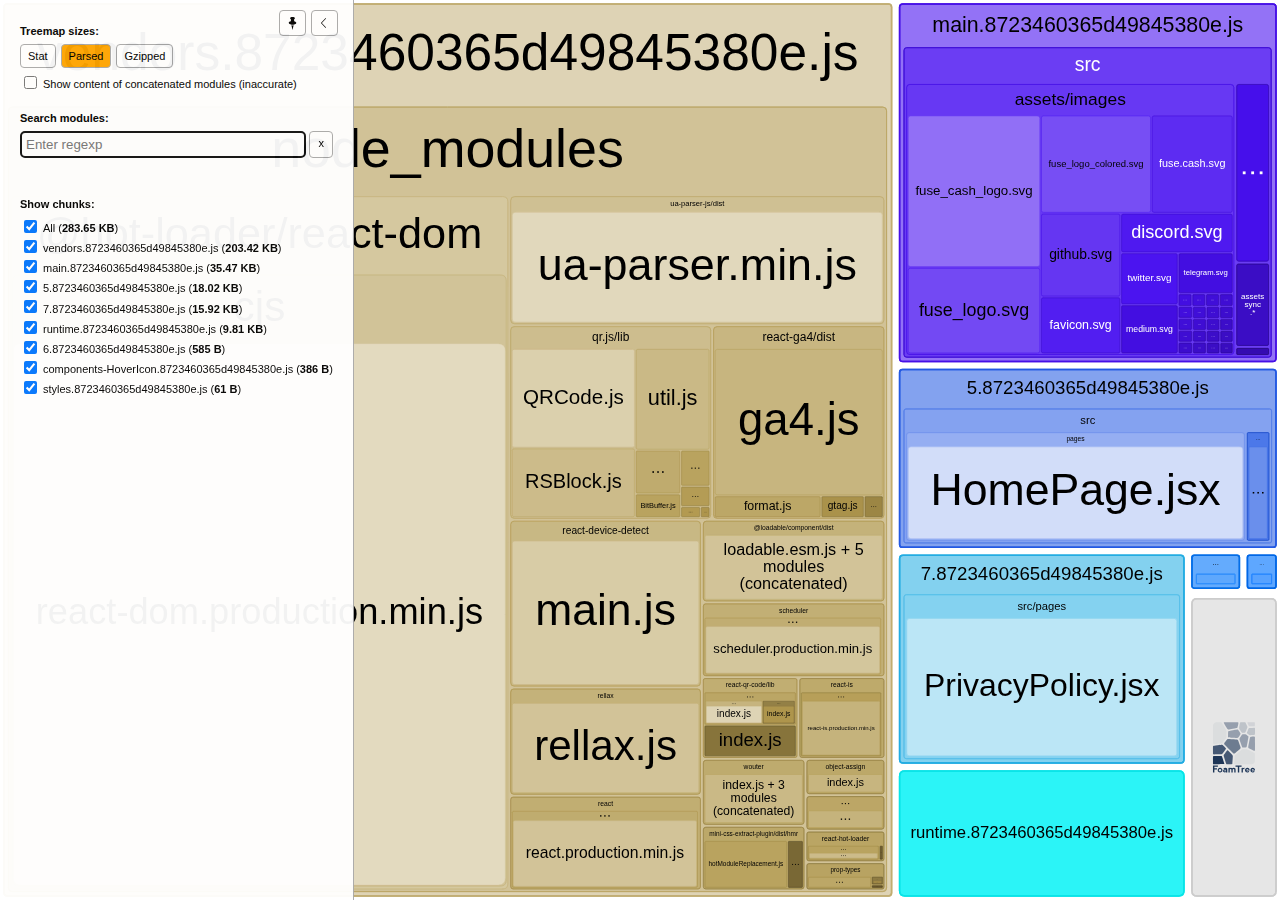
==== commit 1e5265ce: "mobile version" ====
--- a/report.html
+++ b/report.html
@@ -3,7 +3,7 @@
   <head>
     <meta charset="UTF-8"/>
     <meta name="viewport" content="width=device-width, initial-scale=1"/>
-    <title>fuse.cash [9 Dec 2021 at 23:18]</title>
+    <title>fuse.cash [17 Dec 2021 at 19:40]</title>
     <link rel="shortcut icon" href="[data-uri]" type="image/x-icon" />
 
     <script>
@@ -30,7 +30,7 @@
   <body>
     <div id="app"></div>
     <script>
-      window.chartData = [{"label":"5.defc4e8a408916259978.js","isAsset":true,"statSize":25568,"parsedSize":18311,"gzipSize":6298,"groups":[{"label":"src","path":"./src","statSize":25568,"groups":[{"label":"components","path":"./src/components","statSize":2213,"groups":[{"id":75,"label":"Accordion.jsx","path":"./src/components/Accordion.jsx","statSize":2213,"parsedSize":1298,"gzipSize":597}],"parsedSize":1298,"gzipSize":597},{"label":"pages","path":"./src/pages","statSize":23355,"groups":[{"id":76,"label":"HomePage.jsx","path":"./src/pages/HomePage.jsx","statSize":23355,"parsedSize":16945,"gzipSize":5839}],"parsedSize":16945,"gzipSize":5839}],"parsedSize":18243,"gzipSize":6258}]},{"label":"6.defc4e8a408916259978.js","isAsset":true,"statSize":765,"parsedSize":585,"gzipSize":311,"groups":[{"label":"src/pages","path":"./src/pages","statSize":765,"groups":[{"id":78,"label":"PendingTransaction.jsx","path":"./src/pages/PendingTransaction.jsx","statSize":765,"parsedSize":521,"gzipSize":272}],"parsedSize":521,"gzipSize":272}]},{"label":"7.defc4e8a408916259978.js","isAsset":true,"statSize":17576,"parsedSize":16302,"gzipSize":5592,"groups":[{"label":"src/pages","path":"./src/pages","statSize":17576,"groups":[{"id":77,"label":"PrivacyPolicy.jsx","path":"./src/pages/PrivacyPolicy.jsx","statSize":17576,"parsedSize":16184,"gzipSize":5544}],"parsedSize":16184,"gzipSize":5544}]},{"label":"components-HoverIcon.defc4e8a408916259978.js","isAsset":true,"statSize":531,"parsedSize":386,"gzipSize":270,"groups":[{"label":"src/components","path":"./src/components","statSize":531,"groups":[{"id":74,"label":"HoverIcon.jsx","path":"./src/components/HoverIcon.jsx","statSize":531,"parsedSize":322,"gzipSize":229}],"parsedSize":322,"gzipSize":229}]},{"label":"main.defc4e8a408916259978.js","isAsset":true,"statSize":111118,"parsedSize":36318,"gzipSize":12495,"groups":[{"label":"src","path":"./src","statSize":111078,"groups":[{"label":"assets/images","path":"./src/assets/images","statSize":37370,"groups":[{"id":14,"label":"apple.png","path":"./src/assets/images/apple.png","statSize":36,"parsedSize":67,"gzipSize":86},{"id":15,"label":"arrow-down.png","path":"./src/assets/images/arrow-down.png","statSize":41,"parsedSize":72,"gzipSize":90},{"id":16,"label":"arrow-up.png","path":"./src/assets/images/arrow-up.png","statSize":39,"parsedSize":70,"gzipSize":89},{"id":17,"label":"arrows-down.png","path":"./src/assets/images/arrows-down.png","statSize":42,"parsedSize":73,"gzipSize":91},{"id":18,"label":"discord.svg","path":"./src/assets/images/discord.svg","statSize":2167,"parsedSize":1867,"gzipSize":1016},{"id":19,"label":"footerLogo.png","path":"./src/assets/images/footerLogo.png","statSize":41,"parsedSize":72,"gzipSize":91},{"id":20,"label":"fuse_cash_logo.svg","path":"./src/assets/images/fuse_cash_logo.svg","statSize":9169,"parsedSize":8539,"gzipSize":3614},{"id":21,"label":"fuse_logo_colored.svg","path":"./src/assets/images/fuse_logo_colored.svg","statSize":5653,"parsedSize":4573,"gzipSize":2005},{"id":22,"label":"github.svg","path":"./src/assets/images/github.svg","statSize":3339,"parsedSize":2817,"gzipSize":1441},{"id":23,"label":"google.png","path":"./src/assets/images/google.png","statSize":37,"parsedSize":68,"gzipSize":87},{"id":24,"label":"iphone.png","path":"./src/assets/images/iphone.png","statSize":37,"parsedSize":68,"gzipSize":87},{"id":25,"label":"land.png","path":"./src/assets/images/land.png","statSize":35,"parsedSize":66,"gzipSize":86},{"id":26,"label":"medium.svg","path":"./src/assets/images/medium.svg","statSize":1505,"parsedSize":1185,"gzipSize":677},{"id":27,"label":"nav-logo.png","path":"./src/assets/images/nav-logo.png","statSize":39,"parsedSize":70,"gzipSize":89},{"id":28,"label":"planet1.png","path":"./src/assets/images/planet1.png","statSize":38,"parsedSize":69,"gzipSize":88},{"id":29,"label":"planet2.png","path":"./src/assets/images/planet2.png","statSize":38,"parsedSize":69,"gzipSize":88},{"id":30,"label":"planet3.png","path":"./src/assets/images/planet3.png","statSize":38,"parsedSize":69,"gzipSize":88},{"id":31,"label":"qr.png","path":"./src/assets/images/qr.png","statSize":33,"parsedSize":64,"gzipSize":84},{"id":32,"label":"stars.png","path":"./src/assets/images/stars.png","statSize":36,"parsedSize":67,"gzipSize":86},{"id":33,"label":"telegram.svg","path":"./src/assets/images/telegram.svg","statSize":1248,"parsedSize":946,"gzipSize":590},{"id":34,"label":"twitter.svg","path":"./src/assets/images/twitter.svg","statSize":1556,"parsedSize":1256,"gzipSize":729},{"id":51,"label":"apple-store.png","path":"./src/assets/images/apple-store.png","statSize":42,"parsedSize":73,"gzipSize":90},{"id":52,"label":"favicon.svg","path":"./src/assets/images/favicon.svg","statSize":2215,"parsedSize":1915,"gzipSize":1092},{"id":53,"label":"footer-logo.png","path":"./src/assets/images/footer-logo.png","statSize":42,"parsedSize":73,"gzipSize":90},{"id":54,"label":"fuse.cash.svg","path":"./src/assets/images/fuse.cash.svg","statSize":3736,"parsedSize":3375,"gzipSize":1718},{"id":55,"label":"fuse_logo.svg","path":"./src/assets/images/fuse_logo.svg","statSize":6014,"parsedSize":4836,"gzipSize":1911},{"id":56,"label":"google-play.png","path":"./src/assets/images/google-play.png","statSize":42,"parsedSize":73,"gzipSize":91},{"id":57,"label":"image.png","path":"./src/assets/images/image.png","statSize":36,"parsedSize":67,"gzipSize":82},{"id":58,"label":"moon.png","path":"./src/assets/images/moon.png","statSize":35,"parsedSize":66,"gzipSize":86},{"id":59,"label":"space-star.png","path":"./src/assets/images/space-star.png","statSize":41,"parsedSize":72,"gzipSize":89}],"parsedSize":32697,"gzipSize":10979},{"label":"styles","path":"./src/styles","statSize":69017,"groups":[{"id":47,"label":"styles.scss","path":"./src/styles/styles.scss","statSize":69017,"parsedSize":114,"gzipSize":123}],"parsedSize":114,"gzipSize":123},{"id":50,"label":"assets sync .*","path":"./src/assets sync .*","statSize":938,"parsedSize":1062,"gzipSize":465},{"id":70,"label":"index.js + 1 modules (concatenated)","path":"./src/index.js + 1 modules (concatenated)","statSize":3753,"parsedSize":2263,"gzipSize":1003,"concatenated":true,"groups":[{"label":"src","path":"./src/index.js + 1 modules (concatenated)/src","statSize":3718,"groups":[{"id":null,"label":"index.js","path":"./src/index.js + 1 modules (concatenated)/src/index.js","statSize":2621,"parsedSize":1580,"gzipSize":700,"inaccurateSizes":true},{"id":null,"label":"App.js","path":"./src/index.js + 1 modules (concatenated)/src/App.js","statSize":1097,"parsedSize":661,"gzipSize":293,"inaccurateSizes":true}],"parsedSize":2241,"gzipSize":993,"inaccurateSizes":true}]}],"parsedSize":36136,"gzipSize":12394},{"id":35,"label":"multi react-hot-loader/patch ./src/index.js","path":"./multi react-hot-loader/patch ./src/index.js","statSize":40,"parsedSize":38,"gzipSize":58}]},{"label":"runtime.defc4e8a408916259978.js","isAsset":true,"statSize":10043,"parsedSize":10043,"gzipSize":3810,"groups":[]},{"label":"styles.defc4e8a408916259978.js","isAsset":true,"statSize":61,"parsedSize":61,"gzipSize":64,"groups":[]},{"label":"vendors.defc4e8a408916259978.js","isAsset":true,"statSize":300112,"parsedSize":208306,"gzipSize":67803,"groups":[{"label":"node_modules","path":"./node_modules","statSize":299640,"groups":[{"label":"react","path":"./node_modules/react","statSize":6640,"groups":[{"id":0,"label":"index.js","path":"./node_modules/react/index.js","statSize":190,"parsedSize":45,"gzipSize":65},{"label":"cjs","path":"./node_modules/react/cjs","statSize":6450,"groups":[{"id":38,"label":"react.production.min.js","path":"./node_modules/react/cjs/react.production.min.js","statSize":6450,"parsedSize":6189,"gzipSize":2580}],"parsedSize":6189,"gzipSize":2580}],"parsedSize":6234,"gzipSize":2592},{"label":"react-ga4/dist","path":"./node_modules/react-ga4/dist","statSize":24055,"groups":[{"id":1,"label":"index.js","path":"./node_modules/react-ga4/dist/index.js","statSize":323,"parsedSize":167,"gzipSize":146},{"id":40,"label":"ga4.js","path":"./node_modules/react-ga4/dist/ga4.js","statSize":21320,"parsedSize":10030,"gzipSize":3393},{"id":41,"label":"gtag.js","path":"./node_modules/react-ga4/dist/gtag.js","statSize":629,"parsedSize":379,"gzipSize":250},{"id":42,"label":"format.js","path":"./node_modules/react-ga4/dist/format.js","statSize":1783,"parsedSize":938,"gzipSize":548}],"parsedSize":11514,"gzipSize":3853},{"label":"wouter","path":"./node_modules/wouter","statSize":10030,"groups":[{"id":2,"label":"index.js + 3 modules (concatenated)","path":"./node_modules/wouter/index.js + 3 modules (concatenated)","statSize":10030,"parsedSize":2368,"gzipSize":1217,"concatenated":true,"groups":[{"label":"node_modules/wouter","path":"./node_modules/wouter/index.js + 3 modules (concatenated)/node_modules/wouter","statSize":10025,"groups":[{"id":null,"label":"index.js","path":"./node_modules/wouter/index.js + 3 modules (concatenated)/node_modules/wouter/index.js","statSize":4774,"parsedSize":1127,"gzipSize":579,"inaccurateSizes":true},{"id":null,"label":"react-deps.js","path":"./node_modules/wouter/index.js + 3 modules (concatenated)/node_modules/wouter/react-deps.js","statSize":188,"parsedSize":44,"gzipSize":22,"inaccurateSizes":true},{"id":null,"label":"use-location.js","path":"./node_modules/wouter/index.js + 3 modules (concatenated)/node_modules/wouter/use-location.js","statSize":2986,"parsedSize":704,"gzipSize":362,"inaccurateSizes":true},{"id":null,"label":"matcher.js","path":"./node_modules/wouter/index.js + 3 modules (concatenated)/node_modules/wouter/matcher.js","statSize":2077,"parsedSize":490,"gzipSize":252,"inaccurateSizes":true}],"parsedSize":2366,"gzipSize":1216,"inaccurateSizes":true}]}],"parsedSize":2368,"gzipSize":1217},{"label":"@loadable/component/dist","path":"./node_modules/@loadable/component/dist","statSize":17795,"groups":[{"id":3,"label":"loadable.esm.js + 5 modules (concatenated)","path":"./node_modules/@loadable/component/dist/loadable.esm.js + 5 modules (concatenated)","statSize":17795,"parsedSize":5183,"gzipSize":2034,"concatenated":true,"groups":[{"label":"node_modules","path":"./node_modules/@loadable/component/dist/loadable.esm.js + 5 modules (concatenated)/node_modules","statSize":17780,"groups":[{"label":"@loadable/component/dist","path":"./node_modules/@loadable/component/dist/loadable.esm.js + 5 modules (concatenated)/node_modules/@loadable/component/dist","statSize":16382,"groups":[{"id":null,"label":"loadable.esm.js","path":"./node_modules/@loadable/component/dist/loadable.esm.js + 5 modules (concatenated)/node_modules/@loadable/component/dist/loadable.esm.js","statSize":16382,"parsedSize":4771,"gzipSize":1872,"inaccurateSizes":true}],"parsedSize":4771,"gzipSize":1872,"inaccurateSizes":true},{"label":"@babel/runtime/helpers/esm","path":"./node_modules/@loadable/component/dist/loadable.esm.js + 5 modules (concatenated)/node_modules/@babel/runtime/helpers/esm","statSize":1398,"groups":[{"id":null,"label":"objectWithoutPropertiesLoose.js","path":"./node_modules/@loadable/component/dist/loadable.esm.js + 5 modules (concatenated)/node_modules/@babel/runtime/helpers/esm/objectWithoutPropertiesLoose.js","statSize":350,"parsedSize":101,"gzipSize":40,"inaccurateSizes":true},{"id":null,"label":"extends.js","path":"./node_modules/@loadable/component/dist/loadable.esm.js + 5 modules (concatenated)/node_modules/@babel/runtime/helpers/esm/extends.js","statSize":397,"parsedSize":115,"gzipSize":45,"inaccurateSizes":true},{"id":null,"label":"assertThisInitialized.js","path":"./node_modules/@loadable/component/dist/loadable.esm.js + 5 modules (concatenated)/node_modules/@babel/runtime/helpers/esm/assertThisInitialized.js","statSize":192,"parsedSize":55,"gzipSize":21,"inaccurateSizes":true},{"id":null,"label":"inheritsLoose.js","path":"./node_modules/@loadable/component/dist/loadable.esm.js + 5 modules (concatenated)/node_modules/@babel/runtime/helpers/esm/inheritsLoose.js","statSize":259,"parsedSize":75,"gzipSize":29,"inaccurateSizes":true},{"id":null,"label":"setPrototypeOf.js","path":"./node_modules/@loadable/component/dist/loadable.esm.js + 5 modules (concatenated)/node_modules/@babel/runtime/helpers/esm/setPrototypeOf.js","statSize":200,"parsedSize":58,"gzipSize":22,"inaccurateSizes":true}],"parsedSize":407,"gzipSize":159,"inaccurateSizes":true}],"parsedSize":5178,"gzipSize":2032,"inaccurateSizes":true}]}],"parsedSize":5183,"gzipSize":2034},{"label":"prop-types","path":"./node_modules/prop-types","statSize":2645,"groups":[{"id":4,"label":"index.js","path":"./node_modules/prop-types/index.js","statSize":710,"parsedSize":34,"gzipSize":54},{"id":66,"label":"factoryWithThrowingShims.js","path":"./node_modules/prop-types/factoryWithThrowingShims.js","statSize":1621,"parsedSize":650,"gzipSize":397},{"label":"lib","path":"./node_modules/prop-types/lib","statSize":314,"groups":[{"id":67,"label":"ReactPropTypesSecret.js","path":"./node_modules/prop-types/lib/ReactPropTypesSecret.js","statSize":314,"parsedSize":86,"gzipSize":106}],"parsedSize":86,"gzipSize":106}],"parsedSize":770,"gzipSize":462},{"label":"react-is","path":"./node_modules/react-is","statSize":2750,"groups":[{"id":5,"label":"index.js","path":"./node_modules/react-is/index.js","statSize":196,"parsedSize":45,"gzipSize":65},{"label":"cjs","path":"./node_modules/react-is/cjs","statSize":2554,"groups":[{"id":46,"label":"react-is.production.min.js","path":"./node_modules/react-is/cjs/react-is.production.min.js","statSize":2554,"parsedSize":2385,"gzipSize":846}],"parsedSize":2385,"gzipSize":846}],"parsedSize":2430,"gzipSize":863},{"label":"object-assign","path":"./node_modules/object-assign","statSize":2108,"groups":[{"id":6,"label":"index.js","path":"./node_modules/object-assign/index.js","statSize":2108,"parsedSize":990,"gzipSize":558}],"parsedSize":990,"gzipSize":558},{"label":"qr.js/lib","path":"./node_modules/qr.js/lib","statSize":25445,"groups":[{"id":7,"label":"mode.js","path":"./node_modules/qr.js/lib/mode.js","statSize":122,"parsedSize":87,"gzipSize":93},{"id":8,"label":"ErrorCorrectLevel.js","path":"./node_modules/qr.js/lib/ErrorCorrectLevel.js","statSize":54,"parsedSize":42,"gzipSize":62},{"id":9,"label":"Polynomial.js","path":"./node_modules/qr.js/lib/Polynomial.js","statSize":1313,"parsedSize":797,"gzipSize":357},{"id":10,"label":"math.js","path":"./node_modules/qr.js/lib/math.js","statSize":673,"parsedSize":424,"gzipSize":239},{"id":61,"label":"QRCode.js","path":"./node_modules/qr.js/lib/QRCode.js","statSize":9651,"parsedSize":4953,"gzipSize":1771},{"id":62,"label":"8BitByte.js","path":"./node_modules/qr.js/lib/8BitByte.js","statSize":383,"parsedSize":240,"gzipSize":185},{"id":63,"label":"RSBlock.js","path":"./node_modules/qr.js/lib/RSBlock.js","statSize":5501,"parsedSize":3462,"gzipSize":1299},{"id":64,"label":"BitBuffer.js","path":"./node_modules/qr.js/lib/BitBuffer.js","statSize":711,"parsedSize":431,"gzipSize":254},{"id":65,"label":"util.js","path":"./node_modules/qr.js/lib/util.js","statSize":7037,"parsedSize":3046,"gzipSize":1118}],"parsedSize":13482,"gzipSize":4449},{"label":"react-device-detect","path":"./node_modules/react-device-detect","statSize":26468,"groups":[{"id":11,"label":"main.js","path":"./node_modules/react-device-detect/main.js","statSize":26468,"parsedSize":11043,"gzipSize":3073}],"parsedSize":11043,"gzipSize":3073},{"label":"@hot-loader/react-dom","path":"./node_modules/@hot-loader/react-dom","statSize":122051,"groups":[{"id":12,"label":"index.js","path":"./node_modules/@hot-loader/react-dom/index.js","statSize":1363,"parsedSize":254,"gzipSize":177},{"label":"cjs","path":"./node_modules/@hot-loader/react-dom/cjs","statSize":120688,"groups":[{"id":43,"label":"react-dom.production.min.js","path":"./node_modules/@hot-loader/react-dom/cjs/react-dom.production.min.js","statSize":120688,"parsedSize":118434,"gzipSize":38261}],"parsedSize":118434,"gzipSize":38261}],"parsedSize":118688,"gzipSize":38355},{"label":"hoist-non-react-statics/dist","path":"./node_modules/hoist-non-react-statics/dist","statSize":2743,"groups":[{"id":13,"label":"hoist-non-react-statics.cjs.js","path":"./node_modules/hoist-non-react-statics/dist/hoist-non-react-statics.cjs.js","statSize":2743,"parsedSize":968,"gzipSize":494}],"parsedSize":968,"gzipSize":494},{"label":"react-hot-loader","path":"./node_modules/react-hot-loader","statSize":1332,"groups":[{"id":36,"label":"patch.js","path":"./node_modules/react-hot-loader/patch.js","statSize":229,"parsedSize":45,"gzipSize":65},{"label":"dist","path":"./node_modules/react-hot-loader/dist","statSize":1103,"groups":[{"id":37,"label":"react-hot-loader.production.min.js","path":"./node_modules/react-hot-loader/dist/react-hot-loader.production.min.js","statSize":1103,"parsedSize":818,"gzipSize":430}],"parsedSize":818,"gzipSize":430}],"parsedSize":863,"gzipSize":444},{"label":"ua-parser-js/dist","path":"./node_modules/ua-parser-js/dist","statSize":20032,"groups":[{"id":39,"label":"ua-parser.min.js","path":"./node_modules/ua-parser-js/dist/ua-parser.min.js","statSize":20032,"parsedSize":16712,"gzipSize":6891}],"parsedSize":16712,"gzipSize":6891},{"label":"scheduler","path":"./node_modules/scheduler","statSize":5028,"groups":[{"id":44,"label":"index.js","path":"./node_modules/scheduler/index.js","statSize":198,"parsedSize":45,"gzipSize":65},{"label":"cjs","path":"./node_modules/scheduler/cjs","statSize":4830,"groups":[{"id":45,"label":"scheduler.production.min.js","path":"./node_modules/scheduler/cjs/scheduler.production.min.js","statSize":4830,"parsedSize":4639,"gzipSize":1904}],"parsedSize":4639,"gzipSize":1904}],"parsedSize":4684,"gzipSize":1918},{"label":"mini-css-extract-plugin/dist/hmr","path":"./node_modules/mini-css-extract-plugin/dist/hmr","statSize":5265,"groups":[{"id":48,"label":"hotModuleReplacement.js","path":"./node_modules/mini-css-extract-plugin/dist/hmr/hotModuleReplacement.js","statSize":4454,"parsedSize":1924,"gzipSize":950},{"id":49,"label":"normalize-url.js","path":"./node_modules/mini-css-extract-plugin/dist/hmr/normalize-url.js","statSize":811,"parsedSize":362,"gzipSize":262}],"parsedSize":2286,"gzipSize":1106},{"label":"react-qr-code/lib","path":"./node_modules/react-qr-code/lib","statSize":6111,"groups":[{"label":"components","path":"./node_modules/react-qr-code/lib/components","statSize":2706,"groups":[{"label":"QRCodeCell","path":"./node_modules/react-qr-code/lib/components/QRCodeCell","statSize":999,"groups":[{"id":68,"label":"index.js","path":"./node_modules/react-qr-code/lib/components/QRCodeCell/index.js","statSize":999,"parsedSize":500,"gzipSize":299}],"parsedSize":500,"gzipSize":299},{"label":"QRCodeSurface","path":"./node_modules/react-qr-code/lib/components/QRCodeSurface","statSize":1707,"groups":[{"id":69,"label":"index.js","path":"./node_modules/react-qr-code/lib/components/QRCodeSurface/index.js","statSize":1707,"parsedSize":879,"gzipSize":483}],"parsedSize":879,"gzipSize":483}],"parsedSize":1379,"gzipSize":608},{"id":72,"label":"index.js","path":"./node_modules/react-qr-code/lib/index.js","statSize":3405,"parsedSize":1317,"gzipSize":683}],"parsedSize":2696,"gzipSize":979},{"label":"rellax","path":"./node_modules/rellax","statSize":19142,"groups":[{"id":71,"label":"rellax.js","path":"./node_modules/rellax/rellax.js","statSize":19142,"parsedSize":7117,"gzipSize":2429}],"parsedSize":7117,"gzipSize":2429}],"parsedSize":208028,"gzipSize":67514},{"label":"buildin","path":"./buildin","statSize":472,"groups":[{"id":60,"label":"global.js","path":"./buildin/global.js","statSize":472,"parsedSize":144,"gzipSize":129}],"parsedSize":144,"gzipSize":129}]}];
+      window.chartData = [{"label":"5.8723460365d49845380e.js","isAsset":true,"statSize":25602,"parsedSize":18452,"gzipSize":6223,"groups":[{"label":"src","path":"./src","statSize":25602,"groups":[{"label":"components","path":"./src/components","statSize":2106,"groups":[{"id":75,"label":"Accordion.jsx","path":"./src/components/Accordion.jsx","statSize":2106,"parsedSize":1234,"gzipSize":548}],"parsedSize":1234,"gzipSize":548},{"label":"pages","path":"./src/pages","statSize":23496,"groups":[{"id":76,"label":"HomePage.jsx","path":"./src/pages/HomePage.jsx","statSize":23496,"parsedSize":17150,"gzipSize":5826}],"parsedSize":17150,"gzipSize":5826}],"parsedSize":18384,"gzipSize":6181}]},{"label":"6.8723460365d49845380e.js","isAsset":true,"statSize":765,"parsedSize":585,"gzipSize":311,"groups":[{"label":"src/pages","path":"./src/pages","statSize":765,"groups":[{"id":78,"label":"PendingTransaction.jsx","path":"./src/pages/PendingTransaction.jsx","statSize":765,"parsedSize":521,"gzipSize":272}],"parsedSize":521,"gzipSize":272}]},{"label":"7.8723460365d49845380e.js","isAsset":true,"statSize":17576,"parsedSize":16302,"gzipSize":5592,"groups":[{"label":"src/pages","path":"./src/pages","statSize":17576,"groups":[{"id":77,"label":"PrivacyPolicy.jsx","path":"./src/pages/PrivacyPolicy.jsx","statSize":17576,"parsedSize":16184,"gzipSize":5544}],"parsedSize":16184,"gzipSize":5544}]},{"label":"components-HoverIcon.8723460365d49845380e.js","isAsset":true,"statSize":531,"parsedSize":386,"gzipSize":270,"groups":[{"label":"src/components","path":"./src/components","statSize":531,"groups":[{"id":74,"label":"HoverIcon.jsx","path":"./src/components/HoverIcon.jsx","statSize":531,"parsedSize":322,"gzipSize":229}],"parsedSize":322,"gzipSize":229}]},{"label":"main.8723460365d49845380e.js","isAsset":true,"statSize":113935,"parsedSize":36318,"gzipSize":12495,"groups":[{"label":"src","path":"./src","statSize":113895,"groups":[{"label":"assets/images","path":"./src/assets/images","statSize":37370,"groups":[{"id":14,"label":"apple.png","path":"./src/assets/images/apple.png","statSize":36,"parsedSize":67,"gzipSize":86},{"id":15,"label":"arrow-down.png","path":"./src/assets/images/arrow-down.png","statSize":41,"parsedSize":72,"gzipSize":90},{"id":16,"label":"arrow-up.png","path":"./src/assets/images/arrow-up.png","statSize":39,"parsedSize":70,"gzipSize":89},{"id":17,"label":"arrows-down.png","path":"./src/assets/images/arrows-down.png","statSize":42,"parsedSize":73,"gzipSize":91},{"id":18,"label":"discord.svg","path":"./src/assets/images/discord.svg","statSize":2167,"parsedSize":1867,"gzipSize":1016},{"id":19,"label":"footerLogo.png","path":"./src/assets/images/footerLogo.png","statSize":41,"parsedSize":72,"gzipSize":91},{"id":20,"label":"fuse_cash_logo.svg","path":"./src/assets/images/fuse_cash_logo.svg","statSize":9169,"parsedSize":8539,"gzipSize":3614},{"id":21,"label":"fuse_logo_colored.svg","path":"./src/assets/images/fuse_logo_colored.svg","statSize":5653,"parsedSize":4573,"gzipSize":2005},{"id":22,"label":"github.svg","path":"./src/assets/images/github.svg","statSize":3339,"parsedSize":2817,"gzipSize":1441},{"id":23,"label":"google.png","path":"./src/assets/images/google.png","statSize":37,"parsedSize":68,"gzipSize":87},{"id":24,"label":"iphone.png","path":"./src/assets/images/iphone.png","statSize":37,"parsedSize":68,"gzipSize":87},{"id":25,"label":"land.png","path":"./src/assets/images/land.png","statSize":35,"parsedSize":66,"gzipSize":86},{"id":26,"label":"medium.svg","path":"./src/assets/images/medium.svg","statSize":1505,"parsedSize":1185,"gzipSize":677},{"id":27,"label":"nav-logo.png","path":"./src/assets/images/nav-logo.png","statSize":39,"parsedSize":70,"gzipSize":89},{"id":28,"label":"planet1.png","path":"./src/assets/images/planet1.png","statSize":38,"parsedSize":69,"gzipSize":88},{"id":29,"label":"planet2.png","path":"./src/assets/images/planet2.png","statSize":38,"parsedSize":69,"gzipSize":88},{"id":30,"label":"planet3.png","path":"./src/assets/images/planet3.png","statSize":38,"parsedSize":69,"gzipSize":88},{"id":31,"label":"qr.png","path":"./src/assets/images/qr.png","statSize":33,"parsedSize":64,"gzipSize":84},{"id":32,"label":"stars.png","path":"./src/assets/images/stars.png","statSize":36,"parsedSize":67,"gzipSize":86},{"id":33,"label":"telegram.svg","path":"./src/assets/images/telegram.svg","statSize":1248,"parsedSize":946,"gzipSize":590},{"id":34,"label":"twitter.svg","path":"./src/assets/images/twitter.svg","statSize":1556,"parsedSize":1256,"gzipSize":729},{"id":51,"label":"apple-store.png","path":"./src/assets/images/apple-store.png","statSize":42,"parsedSize":73,"gzipSize":90},{"id":52,"label":"favicon.svg","path":"./src/assets/images/favicon.svg","statSize":2215,"parsedSize":1915,"gzipSize":1092},{"id":53,"label":"footer-logo.png","path":"./src/assets/images/footer-logo.png","statSize":42,"parsedSize":73,"gzipSize":90},{"id":54,"label":"fuse.cash.svg","path":"./src/assets/images/fuse.cash.svg","statSize":3736,"parsedSize":3375,"gzipSize":1718},{"id":55,"label":"fuse_logo.svg","path":"./src/assets/images/fuse_logo.svg","statSize":6014,"parsedSize":4836,"gzipSize":1911},{"id":56,"label":"google-play.png","path":"./src/assets/images/google-play.png","statSize":42,"parsedSize":73,"gzipSize":91},{"id":57,"label":"image.png","path":"./src/assets/images/image.png","statSize":36,"parsedSize":67,"gzipSize":82},{"id":58,"label":"moon.png","path":"./src/assets/images/moon.png","statSize":35,"parsedSize":66,"gzipSize":86},{"id":59,"label":"space-star.png","path":"./src/assets/images/space-star.png","statSize":41,"parsedSize":72,"gzipSize":89}],"parsedSize":32697,"gzipSize":10979},{"label":"styles","path":"./src/styles","statSize":71834,"groups":[{"id":47,"label":"styles.scss","path":"./src/styles/styles.scss","statSize":71834,"parsedSize":114,"gzipSize":123}],"parsedSize":114,"gzipSize":123},{"id":50,"label":"assets sync .*","path":"./src/assets sync .*","statSize":938,"parsedSize":1062,"gzipSize":465},{"id":70,"label":"index.js + 1 modules (concatenated)","path":"./src/index.js + 1 modules (concatenated)","statSize":3753,"parsedSize":2263,"gzipSize":1003,"concatenated":true,"groups":[{"label":"src","path":"./src/index.js + 1 modules (concatenated)/src","statSize":3718,"groups":[{"id":null,"label":"index.js","path":"./src/index.js + 1 modules (concatenated)/src/index.js","statSize":2621,"parsedSize":1580,"gzipSize":700,"inaccurateSizes":true},{"id":null,"label":"App.js","path":"./src/index.js + 1 modules (concatenated)/src/App.js","statSize":1097,"parsedSize":661,"gzipSize":293,"inaccurateSizes":true}],"parsedSize":2241,"gzipSize":993,"inaccurateSizes":true}]}],"parsedSize":36136,"gzipSize":12394},{"id":35,"label":"multi react-hot-loader/patch ./src/index.js","path":"./multi react-hot-loader/patch ./src/index.js","statSize":40,"parsedSize":38,"gzipSize":58}]},{"label":"runtime.8723460365d49845380e.js","isAsset":true,"statSize":10043,"parsedSize":10043,"gzipSize":3812,"groups":[]},{"label":"styles.8723460365d49845380e.js","isAsset":true,"statSize":61,"parsedSize":61,"gzipSize":64,"groups":[]},{"label":"vendors.8723460365d49845380e.js","isAsset":true,"statSize":300112,"parsedSize":208306,"gzipSize":67803,"groups":[{"label":"node_modules","path":"./node_modules","statSize":299640,"groups":[{"label":"react","path":"./node_modules/react","statSize":6640,"groups":[{"id":0,"label":"index.js","path":"./node_modules/react/index.js","statSize":190,"parsedSize":45,"gzipSize":65},{"label":"cjs","path":"./node_modules/react/cjs","statSize":6450,"groups":[{"id":38,"label":"react.production.min.js","path":"./node_modules/react/cjs/react.production.min.js","statSize":6450,"parsedSize":6189,"gzipSize":2580}],"parsedSize":6189,"gzipSize":2580}],"parsedSize":6234,"gzipSize":2592},{"label":"react-ga4/dist","path":"./node_modules/react-ga4/dist","statSize":24055,"groups":[{"id":1,"label":"index.js","path":"./node_modules/react-ga4/dist/index.js","statSize":323,"parsedSize":167,"gzipSize":146},{"id":40,"label":"ga4.js","path":"./node_modules/react-ga4/dist/ga4.js","statSize":21320,"parsedSize":10030,"gzipSize":3393},{"id":41,"label":"gtag.js","path":"./node_modules/react-ga4/dist/gtag.js","statSize":629,"parsedSize":379,"gzipSize":250},{"id":42,"label":"format.js","path":"./node_modules/react-ga4/dist/format.js","statSize":1783,"parsedSize":938,"gzipSize":548}],"parsedSize":11514,"gzipSize":3853},{"label":"wouter","path":"./node_modules/wouter","statSize":10030,"groups":[{"id":2,"label":"index.js + 3 modules (concatenated)","path":"./node_modules/wouter/index.js + 3 modules (concatenated)","statSize":10030,"parsedSize":2368,"gzipSize":1217,"concatenated":true,"groups":[{"label":"node_modules/wouter","path":"./node_modules/wouter/index.js + 3 modules (concatenated)/node_modules/wouter","statSize":10025,"groups":[{"id":null,"label":"index.js","path":"./node_modules/wouter/index.js + 3 modules (concatenated)/node_modules/wouter/index.js","statSize":4774,"parsedSize":1127,"gzipSize":579,"inaccurateSizes":true},{"id":null,"label":"react-deps.js","path":"./node_modules/wouter/index.js + 3 modules (concatenated)/node_modules/wouter/react-deps.js","statSize":188,"parsedSize":44,"gzipSize":22,"inaccurateSizes":true},{"id":null,"label":"use-location.js","path":"./node_modules/wouter/index.js + 3 modules (concatenated)/node_modules/wouter/use-location.js","statSize":2986,"parsedSize":704,"gzipSize":362,"inaccurateSizes":true},{"id":null,"label":"matcher.js","path":"./node_modules/wouter/index.js + 3 modules (concatenated)/node_modules/wouter/matcher.js","statSize":2077,"parsedSize":490,"gzipSize":252,"inaccurateSizes":true}],"parsedSize":2366,"gzipSize":1216,"inaccurateSizes":true}]}],"parsedSize":2368,"gzipSize":1217},{"label":"@loadable/component/dist","path":"./node_modules/@loadable/component/dist","statSize":17795,"groups":[{"id":3,"label":"loadable.esm.js + 5 modules (concatenated)","path":"./node_modules/@loadable/component/dist/loadable.esm.js + 5 modules (concatenated)","statSize":17795,"parsedSize":5183,"gzipSize":2034,"concatenated":true,"groups":[{"label":"node_modules","path":"./node_modules/@loadable/component/dist/loadable.esm.js + 5 modules (concatenated)/node_modules","statSize":17780,"groups":[{"label":"@loadable/component/dist","path":"./node_modules/@loadable/component/dist/loadable.esm.js + 5 modules (concatenated)/node_modules/@loadable/component/dist","statSize":16382,"groups":[{"id":null,"label":"loadable.esm.js","path":"./node_modules/@loadable/component/dist/loadable.esm.js + 5 modules (concatenated)/node_modules/@loadable/component/dist/loadable.esm.js","statSize":16382,"parsedSize":4771,"gzipSize":1872,"inaccurateSizes":true}],"parsedSize":4771,"gzipSize":1872,"inaccurateSizes":true},{"label":"@babel/runtime/helpers/esm","path":"./node_modules/@loadable/component/dist/loadable.esm.js + 5 modules (concatenated)/node_modules/@babel/runtime/helpers/esm","statSize":1398,"groups":[{"id":null,"label":"objectWithoutPropertiesLoose.js","path":"./node_modules/@loadable/component/dist/loadable.esm.js + 5 modules (concatenated)/node_modules/@babel/runtime/helpers/esm/objectWithoutPropertiesLoose.js","statSize":350,"parsedSize":101,"gzipSize":40,"inaccurateSizes":true},{"id":null,"label":"extends.js","path":"./node_modules/@loadable/component/dist/loadable.esm.js + 5 modules (concatenated)/node_modules/@babel/runtime/helpers/esm/extends.js","statSize":397,"parsedSize":115,"gzipSize":45,"inaccurateSizes":true},{"id":null,"label":"assertThisInitialized.js","path":"./node_modules/@loadable/component/dist/loadable.esm.js + 5 modules (concatenated)/node_modules/@babel/runtime/helpers/esm/assertThisInitialized.js","statSize":192,"parsedSize":55,"gzipSize":21,"inaccurateSizes":true},{"id":null,"label":"inheritsLoose.js","path":"./node_modules/@loadable/component/dist/loadable.esm.js + 5 modules (concatenated)/node_modules/@babel/runtime/helpers/esm/inheritsLoose.js","statSize":259,"parsedSize":75,"gzipSize":29,"inaccurateSizes":true},{"id":null,"label":"setPrototypeOf.js","path":"./node_modules/@loadable/component/dist/loadable.esm.js + 5 modules (concatenated)/node_modules/@babel/runtime/helpers/esm/setPrototypeOf.js","statSize":200,"parsedSize":58,"gzipSize":22,"inaccurateSizes":true}],"parsedSize":407,"gzipSize":159,"inaccurateSizes":true}],"parsedSize":5178,"gzipSize":2032,"inaccurateSizes":true}]}],"parsedSize":5183,"gzipSize":2034},{"label":"prop-types","path":"./node_modules/prop-types","statSize":2645,"groups":[{"id":4,"label":"index.js","path":"./node_modules/prop-types/index.js","statSize":710,"parsedSize":34,"gzipSize":54},{"id":66,"label":"factoryWithThrowingShims.js","path":"./node_modules/prop-types/factoryWithThrowingShims.js","statSize":1621,"parsedSize":650,"gzipSize":397},{"label":"lib","path":"./node_modules/prop-types/lib","statSize":314,"groups":[{"id":67,"label":"ReactPropTypesSecret.js","path":"./node_modules/prop-types/lib/ReactPropTypesSecret.js","statSize":314,"parsedSize":86,"gzipSize":106}],"parsedSize":86,"gzipSize":106}],"parsedSize":770,"gzipSize":462},{"label":"react-is","path":"./node_modules/react-is","statSize":2750,"groups":[{"id":5,"label":"index.js","path":"./node_modules/react-is/index.js","statSize":196,"parsedSize":45,"gzipSize":65},{"label":"cjs","path":"./node_modules/react-is/cjs","statSize":2554,"groups":[{"id":46,"label":"react-is.production.min.js","path":"./node_modules/react-is/cjs/react-is.production.min.js","statSize":2554,"parsedSize":2385,"gzipSize":846}],"parsedSize":2385,"gzipSize":846}],"parsedSize":2430,"gzipSize":863},{"label":"object-assign","path":"./node_modules/object-assign","statSize":2108,"groups":[{"id":6,"label":"index.js","path":"./node_modules/object-assign/index.js","statSize":2108,"parsedSize":990,"gzipSize":558}],"parsedSize":990,"gzipSize":558},{"label":"qr.js/lib","path":"./node_modules/qr.js/lib","statSize":25445,"groups":[{"id":7,"label":"mode.js","path":"./node_modules/qr.js/lib/mode.js","statSize":122,"parsedSize":87,"gzipSize":93},{"id":8,"label":"ErrorCorrectLevel.js","path":"./node_modules/qr.js/lib/ErrorCorrectLevel.js","statSize":54,"parsedSize":42,"gzipSize":62},{"id":9,"label":"Polynomial.js","path":"./node_modules/qr.js/lib/Polynomial.js","statSize":1313,"parsedSize":797,"gzipSize":357},{"id":10,"label":"math.js","path":"./node_modules/qr.js/lib/math.js","statSize":673,"parsedSize":424,"gzipSize":239},{"id":61,"label":"QRCode.js","path":"./node_modules/qr.js/lib/QRCode.js","statSize":9651,"parsedSize":4953,"gzipSize":1771},{"id":62,"label":"8BitByte.js","path":"./node_modules/qr.js/lib/8BitByte.js","statSize":383,"parsedSize":240,"gzipSize":185},{"id":63,"label":"RSBlock.js","path":"./node_modules/qr.js/lib/RSBlock.js","statSize":5501,"parsedSize":3462,"gzipSize":1299},{"id":64,"label":"BitBuffer.js","path":"./node_modules/qr.js/lib/BitBuffer.js","statSize":711,"parsedSize":431,"gzipSize":254},{"id":65,"label":"util.js","path":"./node_modules/qr.js/lib/util.js","statSize":7037,"parsedSize":3046,"gzipSize":1118}],"parsedSize":13482,"gzipSize":4449},{"label":"react-device-detect","path":"./node_modules/react-device-detect","statSize":26468,"groups":[{"id":11,"label":"main.js","path":"./node_modules/react-device-detect/main.js","statSize":26468,"parsedSize":11043,"gzipSize":3073}],"parsedSize":11043,"gzipSize":3073},{"label":"@hot-loader/react-dom","path":"./node_modules/@hot-loader/react-dom","statSize":122051,"groups":[{"id":12,"label":"index.js","path":"./node_modules/@hot-loader/react-dom/index.js","statSize":1363,"parsedSize":254,"gzipSize":177},{"label":"cjs","path":"./node_modules/@hot-loader/react-dom/cjs","statSize":120688,"groups":[{"id":43,"label":"react-dom.production.min.js","path":"./node_modules/@hot-loader/react-dom/cjs/react-dom.production.min.js","statSize":120688,"parsedSize":118434,"gzipSize":38261}],"parsedSize":118434,"gzipSize":38261}],"parsedSize":118688,"gzipSize":38355},{"label":"hoist-non-react-statics/dist","path":"./node_modules/hoist-non-react-statics/dist","statSize":2743,"groups":[{"id":13,"label":"hoist-non-react-statics.cjs.js","path":"./node_modules/hoist-non-react-statics/dist/hoist-non-react-statics.cjs.js","statSize":2743,"parsedSize":968,"gzipSize":494}],"parsedSize":968,"gzipSize":494},{"label":"react-hot-loader","path":"./node_modules/react-hot-loader","statSize":1332,"groups":[{"id":36,"label":"patch.js","path":"./node_modules/react-hot-loader/patch.js","statSize":229,"parsedSize":45,"gzipSize":65},{"label":"dist","path":"./node_modules/react-hot-loader/dist","statSize":1103,"groups":[{"id":37,"label":"react-hot-loader.production.min.js","path":"./node_modules/react-hot-loader/dist/react-hot-loader.production.min.js","statSize":1103,"parsedSize":818,"gzipSize":430}],"parsedSize":818,"gzipSize":430}],"parsedSize":863,"gzipSize":444},{"label":"ua-parser-js/dist","path":"./node_modules/ua-parser-js/dist","statSize":20032,"groups":[{"id":39,"label":"ua-parser.min.js","path":"./node_modules/ua-parser-js/dist/ua-parser.min.js","statSize":20032,"parsedSize":16712,"gzipSize":6891}],"parsedSize":16712,"gzipSize":6891},{"label":"scheduler","path":"./node_modules/scheduler","statSize":5028,"groups":[{"id":44,"label":"index.js","path":"./node_modules/scheduler/index.js","statSize":198,"parsedSize":45,"gzipSize":65},{"label":"cjs","path":"./node_modules/scheduler/cjs","statSize":4830,"groups":[{"id":45,"label":"scheduler.production.min.js","path":"./node_modules/scheduler/cjs/scheduler.production.min.js","statSize":4830,"parsedSize":4639,"gzipSize":1904}],"parsedSize":4639,"gzipSize":1904}],"parsedSize":4684,"gzipSize":1918},{"label":"mini-css-extract-plugin/dist/hmr","path":"./node_modules/mini-css-extract-plugin/dist/hmr","statSize":5265,"groups":[{"id":48,"label":"hotModuleReplacement.js","path":"./node_modules/mini-css-extract-plugin/dist/hmr/hotModuleReplacement.js","statSize":4454,"parsedSize":1924,"gzipSize":950},{"id":49,"label":"normalize-url.js","path":"./node_modules/mini-css-extract-plugin/dist/hmr/normalize-url.js","statSize":811,"parsedSize":362,"gzipSize":262}],"parsedSize":2286,"gzipSize":1106},{"label":"react-qr-code/lib","path":"./node_modules/react-qr-code/lib","statSize":6111,"groups":[{"label":"components","path":"./node_modules/react-qr-code/lib/components","statSize":2706,"groups":[{"label":"QRCodeCell","path":"./node_modules/react-qr-code/lib/components/QRCodeCell","statSize":999,"groups":[{"id":68,"label":"index.js","path":"./node_modules/react-qr-code/lib/components/QRCodeCell/index.js","statSize":999,"parsedSize":500,"gzipSize":299}],"parsedSize":500,"gzipSize":299},{"label":"QRCodeSurface","path":"./node_modules/react-qr-code/lib/components/QRCodeSurface","statSize":1707,"groups":[{"id":69,"label":"index.js","path":"./node_modules/react-qr-code/lib/components/QRCodeSurface/index.js","statSize":1707,"parsedSize":879,"gzipSize":483}],"parsedSize":879,"gzipSize":483}],"parsedSize":1379,"gzipSize":608},{"id":72,"label":"index.js","path":"./node_modules/react-qr-code/lib/index.js","statSize":3405,"parsedSize":1317,"gzipSize":683}],"parsedSize":2696,"gzipSize":979},{"label":"rellax","path":"./node_modules/rellax","statSize":19142,"groups":[{"id":71,"label":"rellax.js","path":"./node_modules/rellax/rellax.js","statSize":19142,"parsedSize":7117,"gzipSize":2429}],"parsedSize":7117,"gzipSize":2429}],"parsedSize":208028,"gzipSize":67514},{"label":"buildin","path":"./buildin","statSize":472,"groups":[{"id":60,"label":"global.js","path":"./buildin/global.js","statSize":472,"parsedSize":144,"gzipSize":129}],"parsedSize":144,"gzipSize":129}]}];
       window.defaultSizes = "parsed";
     </script>
   </body>
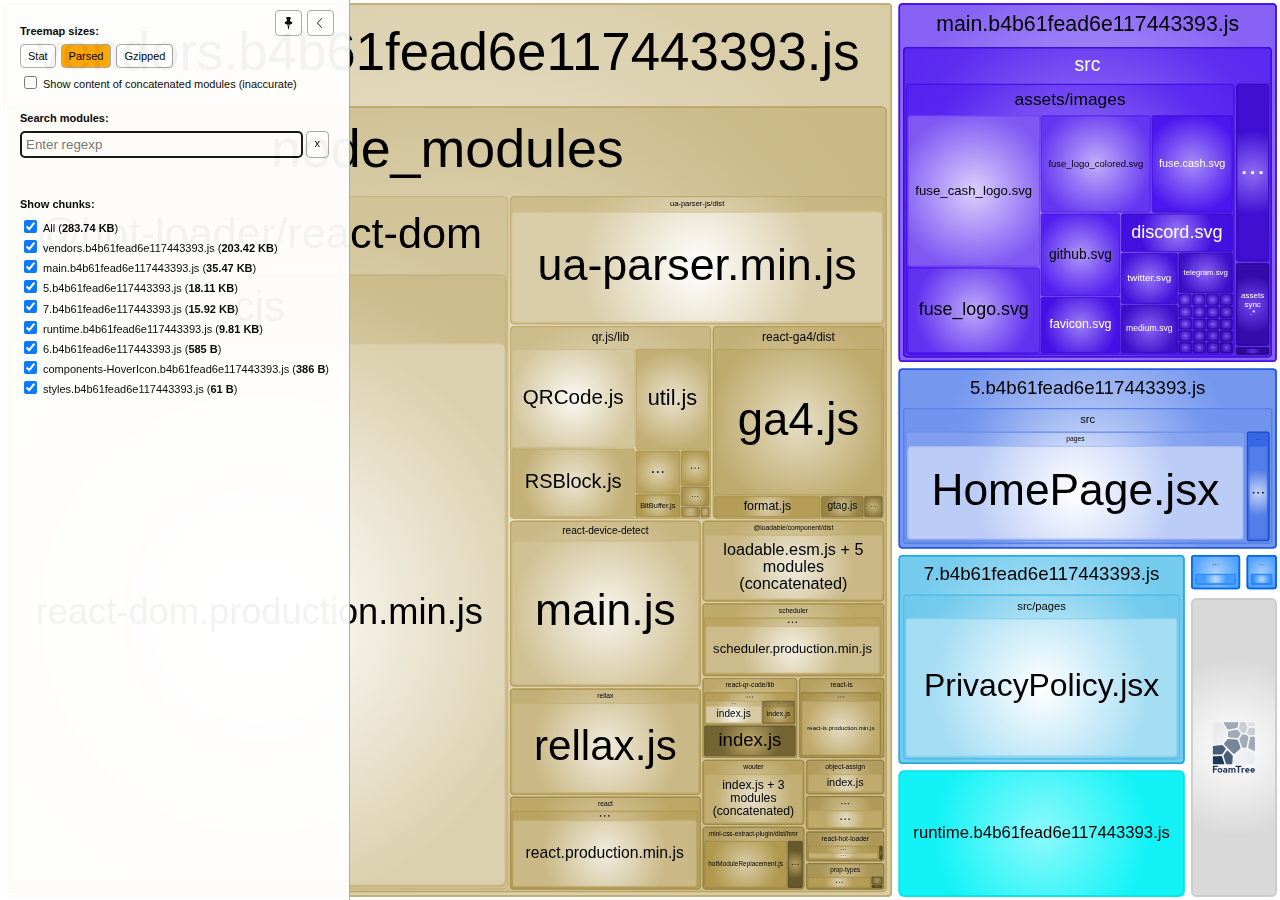
==== commit 3d66756e: "last edits" ====
--- a/report.html
+++ b/report.html
@@ -3,7 +3,7 @@
   <head>
     <meta charset="UTF-8"/>
     <meta name="viewport" content="width=device-width, initial-scale=1"/>
-    <title>fuse.cash [17 Dec 2021 at 19:40]</title>
+    <title>fuse.cash [21 Dec 2021 at 14:19]</title>
     <link rel="shortcut icon" href="[data-uri]" type="image/x-icon" />
 
     <script>
@@ -30,7 +30,7 @@
   <body>
     <div id="app"></div>
     <script>
-      window.chartData = [{"label":"5.8723460365d49845380e.js","isAsset":true,"statSize":25602,"parsedSize":18452,"gzipSize":6223,"groups":[{"label":"src","path":"./src","statSize":25602,"groups":[{"label":"components","path":"./src/components","statSize":2106,"groups":[{"id":75,"label":"Accordion.jsx","path":"./src/components/Accordion.jsx","statSize":2106,"parsedSize":1234,"gzipSize":548}],"parsedSize":1234,"gzipSize":548},{"label":"pages","path":"./src/pages","statSize":23496,"groups":[{"id":76,"label":"HomePage.jsx","path":"./src/pages/HomePage.jsx","statSize":23496,"parsedSize":17150,"gzipSize":5826}],"parsedSize":17150,"gzipSize":5826}],"parsedSize":18384,"gzipSize":6181}]},{"label":"6.8723460365d49845380e.js","isAsset":true,"statSize":765,"parsedSize":585,"gzipSize":311,"groups":[{"label":"src/pages","path":"./src/pages","statSize":765,"groups":[{"id":78,"label":"PendingTransaction.jsx","path":"./src/pages/PendingTransaction.jsx","statSize":765,"parsedSize":521,"gzipSize":272}],"parsedSize":521,"gzipSize":272}]},{"label":"7.8723460365d49845380e.js","isAsset":true,"statSize":17576,"parsedSize":16302,"gzipSize":5592,"groups":[{"label":"src/pages","path":"./src/pages","statSize":17576,"groups":[{"id":77,"label":"PrivacyPolicy.jsx","path":"./src/pages/PrivacyPolicy.jsx","statSize":17576,"parsedSize":16184,"gzipSize":5544}],"parsedSize":16184,"gzipSize":5544}]},{"label":"components-HoverIcon.8723460365d49845380e.js","isAsset":true,"statSize":531,"parsedSize":386,"gzipSize":270,"groups":[{"label":"src/components","path":"./src/components","statSize":531,"groups":[{"id":74,"label":"HoverIcon.jsx","path":"./src/components/HoverIcon.jsx","statSize":531,"parsedSize":322,"gzipSize":229}],"parsedSize":322,"gzipSize":229}]},{"label":"main.8723460365d49845380e.js","isAsset":true,"statSize":113935,"parsedSize":36318,"gzipSize":12495,"groups":[{"label":"src","path":"./src","statSize":113895,"groups":[{"label":"assets/images","path":"./src/assets/images","statSize":37370,"groups":[{"id":14,"label":"apple.png","path":"./src/assets/images/apple.png","statSize":36,"parsedSize":67,"gzipSize":86},{"id":15,"label":"arrow-down.png","path":"./src/assets/images/arrow-down.png","statSize":41,"parsedSize":72,"gzipSize":90},{"id":16,"label":"arrow-up.png","path":"./src/assets/images/arrow-up.png","statSize":39,"parsedSize":70,"gzipSize":89},{"id":17,"label":"arrows-down.png","path":"./src/assets/images/arrows-down.png","statSize":42,"parsedSize":73,"gzipSize":91},{"id":18,"label":"discord.svg","path":"./src/assets/images/discord.svg","statSize":2167,"parsedSize":1867,"gzipSize":1016},{"id":19,"label":"footerLogo.png","path":"./src/assets/images/footerLogo.png","statSize":41,"parsedSize":72,"gzipSize":91},{"id":20,"label":"fuse_cash_logo.svg","path":"./src/assets/images/fuse_cash_logo.svg","statSize":9169,"parsedSize":8539,"gzipSize":3614},{"id":21,"label":"fuse_logo_colored.svg","path":"./src/assets/images/fuse_logo_colored.svg","statSize":5653,"parsedSize":4573,"gzipSize":2005},{"id":22,"label":"github.svg","path":"./src/assets/images/github.svg","statSize":3339,"parsedSize":2817,"gzipSize":1441},{"id":23,"label":"google.png","path":"./src/assets/images/google.png","statSize":37,"parsedSize":68,"gzipSize":87},{"id":24,"label":"iphone.png","path":"./src/assets/images/iphone.png","statSize":37,"parsedSize":68,"gzipSize":87},{"id":25,"label":"land.png","path":"./src/assets/images/land.png","statSize":35,"parsedSize":66,"gzipSize":86},{"id":26,"label":"medium.svg","path":"./src/assets/images/medium.svg","statSize":1505,"parsedSize":1185,"gzipSize":677},{"id":27,"label":"nav-logo.png","path":"./src/assets/images/nav-logo.png","statSize":39,"parsedSize":70,"gzipSize":89},{"id":28,"label":"planet1.png","path":"./src/assets/images/planet1.png","statSize":38,"parsedSize":69,"gzipSize":88},{"id":29,"label":"planet2.png","path":"./src/assets/images/planet2.png","statSize":38,"parsedSize":69,"gzipSize":88},{"id":30,"label":"planet3.png","path":"./src/assets/images/planet3.png","statSize":38,"parsedSize":69,"gzipSize":88},{"id":31,"label":"qr.png","path":"./src/assets/images/qr.png","statSize":33,"parsedSize":64,"gzipSize":84},{"id":32,"label":"stars.png","path":"./src/assets/images/stars.png","statSize":36,"parsedSize":67,"gzipSize":86},{"id":33,"label":"telegram.svg","path":"./src/assets/images/telegram.svg","statSize":1248,"parsedSize":946,"gzipSize":590},{"id":34,"label":"twitter.svg","path":"./src/assets/images/twitter.svg","statSize":1556,"parsedSize":1256,"gzipSize":729},{"id":51,"label":"apple-store.png","path":"./src/assets/images/apple-store.png","statSize":42,"parsedSize":73,"gzipSize":90},{"id":52,"label":"favicon.svg","path":"./src/assets/images/favicon.svg","statSize":2215,"parsedSize":1915,"gzipSize":1092},{"id":53,"label":"footer-logo.png","path":"./src/assets/images/footer-logo.png","statSize":42,"parsedSize":73,"gzipSize":90},{"id":54,"label":"fuse.cash.svg","path":"./src/assets/images/fuse.cash.svg","statSize":3736,"parsedSize":3375,"gzipSize":1718},{"id":55,"label":"fuse_logo.svg","path":"./src/assets/images/fuse_logo.svg","statSize":6014,"parsedSize":4836,"gzipSize":1911},{"id":56,"label":"google-play.png","path":"./src/assets/images/google-play.png","statSize":42,"parsedSize":73,"gzipSize":91},{"id":57,"label":"image.png","path":"./src/assets/images/image.png","statSize":36,"parsedSize":67,"gzipSize":82},{"id":58,"label":"moon.png","path":"./src/assets/images/moon.png","statSize":35,"parsedSize":66,"gzipSize":86},{"id":59,"label":"space-star.png","path":"./src/assets/images/space-star.png","statSize":41,"parsedSize":72,"gzipSize":89}],"parsedSize":32697,"gzipSize":10979},{"label":"styles","path":"./src/styles","statSize":71834,"groups":[{"id":47,"label":"styles.scss","path":"./src/styles/styles.scss","statSize":71834,"parsedSize":114,"gzipSize":123}],"parsedSize":114,"gzipSize":123},{"id":50,"label":"assets sync .*","path":"./src/assets sync .*","statSize":938,"parsedSize":1062,"gzipSize":465},{"id":70,"label":"index.js + 1 modules (concatenated)","path":"./src/index.js + 1 modules (concatenated)","statSize":3753,"parsedSize":2263,"gzipSize":1003,"concatenated":true,"groups":[{"label":"src","path":"./src/index.js + 1 modules (concatenated)/src","statSize":3718,"groups":[{"id":null,"label":"index.js","path":"./src/index.js + 1 modules (concatenated)/src/index.js","statSize":2621,"parsedSize":1580,"gzipSize":700,"inaccurateSizes":true},{"id":null,"label":"App.js","path":"./src/index.js + 1 modules (concatenated)/src/App.js","statSize":1097,"parsedSize":661,"gzipSize":293,"inaccurateSizes":true}],"parsedSize":2241,"gzipSize":993,"inaccurateSizes":true}]}],"parsedSize":36136,"gzipSize":12394},{"id":35,"label":"multi react-hot-loader/patch ./src/index.js","path":"./multi react-hot-loader/patch ./src/index.js","statSize":40,"parsedSize":38,"gzipSize":58}]},{"label":"runtime.8723460365d49845380e.js","isAsset":true,"statSize":10043,"parsedSize":10043,"gzipSize":3812,"groups":[]},{"label":"styles.8723460365d49845380e.js","isAsset":true,"statSize":61,"parsedSize":61,"gzipSize":64,"groups":[]},{"label":"vendors.8723460365d49845380e.js","isAsset":true,"statSize":300112,"parsedSize":208306,"gzipSize":67803,"groups":[{"label":"node_modules","path":"./node_modules","statSize":299640,"groups":[{"label":"react","path":"./node_modules/react","statSize":6640,"groups":[{"id":0,"label":"index.js","path":"./node_modules/react/index.js","statSize":190,"parsedSize":45,"gzipSize":65},{"label":"cjs","path":"./node_modules/react/cjs","statSize":6450,"groups":[{"id":38,"label":"react.production.min.js","path":"./node_modules/react/cjs/react.production.min.js","statSize":6450,"parsedSize":6189,"gzipSize":2580}],"parsedSize":6189,"gzipSize":2580}],"parsedSize":6234,"gzipSize":2592},{"label":"react-ga4/dist","path":"./node_modules/react-ga4/dist","statSize":24055,"groups":[{"id":1,"label":"index.js","path":"./node_modules/react-ga4/dist/index.js","statSize":323,"parsedSize":167,"gzipSize":146},{"id":40,"label":"ga4.js","path":"./node_modules/react-ga4/dist/ga4.js","statSize":21320,"parsedSize":10030,"gzipSize":3393},{"id":41,"label":"gtag.js","path":"./node_modules/react-ga4/dist/gtag.js","statSize":629,"parsedSize":379,"gzipSize":250},{"id":42,"label":"format.js","path":"./node_modules/react-ga4/dist/format.js","statSize":1783,"parsedSize":938,"gzipSize":548}],"parsedSize":11514,"gzipSize":3853},{"label":"wouter","path":"./node_modules/wouter","statSize":10030,"groups":[{"id":2,"label":"index.js + 3 modules (concatenated)","path":"./node_modules/wouter/index.js + 3 modules (concatenated)","statSize":10030,"parsedSize":2368,"gzipSize":1217,"concatenated":true,"groups":[{"label":"node_modules/wouter","path":"./node_modules/wouter/index.js + 3 modules (concatenated)/node_modules/wouter","statSize":10025,"groups":[{"id":null,"label":"index.js","path":"./node_modules/wouter/index.js + 3 modules (concatenated)/node_modules/wouter/index.js","statSize":4774,"parsedSize":1127,"gzipSize":579,"inaccurateSizes":true},{"id":null,"label":"react-deps.js","path":"./node_modules/wouter/index.js + 3 modules (concatenated)/node_modules/wouter/react-deps.js","statSize":188,"parsedSize":44,"gzipSize":22,"inaccurateSizes":true},{"id":null,"label":"use-location.js","path":"./node_modules/wouter/index.js + 3 modules (concatenated)/node_modules/wouter/use-location.js","statSize":2986,"parsedSize":704,"gzipSize":362,"inaccurateSizes":true},{"id":null,"label":"matcher.js","path":"./node_modules/wouter/index.js + 3 modules (concatenated)/node_modules/wouter/matcher.js","statSize":2077,"parsedSize":490,"gzipSize":252,"inaccurateSizes":true}],"parsedSize":2366,"gzipSize":1216,"inaccurateSizes":true}]}],"parsedSize":2368,"gzipSize":1217},{"label":"@loadable/component/dist","path":"./node_modules/@loadable/component/dist","statSize":17795,"groups":[{"id":3,"label":"loadable.esm.js + 5 modules (concatenated)","path":"./node_modules/@loadable/component/dist/loadable.esm.js + 5 modules (concatenated)","statSize":17795,"parsedSize":5183,"gzipSize":2034,"concatenated":true,"groups":[{"label":"node_modules","path":"./node_modules/@loadable/component/dist/loadable.esm.js + 5 modules (concatenated)/node_modules","statSize":17780,"groups":[{"label":"@loadable/component/dist","path":"./node_modules/@loadable/component/dist/loadable.esm.js + 5 modules (concatenated)/node_modules/@loadable/component/dist","statSize":16382,"groups":[{"id":null,"label":"loadable.esm.js","path":"./node_modules/@loadable/component/dist/loadable.esm.js + 5 modules (concatenated)/node_modules/@loadable/component/dist/loadable.esm.js","statSize":16382,"parsedSize":4771,"gzipSize":1872,"inaccurateSizes":true}],"parsedSize":4771,"gzipSize":1872,"inaccurateSizes":true},{"label":"@babel/runtime/helpers/esm","path":"./node_modules/@loadable/component/dist/loadable.esm.js + 5 modules (concatenated)/node_modules/@babel/runtime/helpers/esm","statSize":1398,"groups":[{"id":null,"label":"objectWithoutPropertiesLoose.js","path":"./node_modules/@loadable/component/dist/loadable.esm.js + 5 modules (concatenated)/node_modules/@babel/runtime/helpers/esm/objectWithoutPropertiesLoose.js","statSize":350,"parsedSize":101,"gzipSize":40,"inaccurateSizes":true},{"id":null,"label":"extends.js","path":"./node_modules/@loadable/component/dist/loadable.esm.js + 5 modules (concatenated)/node_modules/@babel/runtime/helpers/esm/extends.js","statSize":397,"parsedSize":115,"gzipSize":45,"inaccurateSizes":true},{"id":null,"label":"assertThisInitialized.js","path":"./node_modules/@loadable/component/dist/loadable.esm.js + 5 modules (concatenated)/node_modules/@babel/runtime/helpers/esm/assertThisInitialized.js","statSize":192,"parsedSize":55,"gzipSize":21,"inaccurateSizes":true},{"id":null,"label":"inheritsLoose.js","path":"./node_modules/@loadable/component/dist/loadable.esm.js + 5 modules (concatenated)/node_modules/@babel/runtime/helpers/esm/inheritsLoose.js","statSize":259,"parsedSize":75,"gzipSize":29,"inaccurateSizes":true},{"id":null,"label":"setPrototypeOf.js","path":"./node_modules/@loadable/component/dist/loadable.esm.js + 5 modules (concatenated)/node_modules/@babel/runtime/helpers/esm/setPrototypeOf.js","statSize":200,"parsedSize":58,"gzipSize":22,"inaccurateSizes":true}],"parsedSize":407,"gzipSize":159,"inaccurateSizes":true}],"parsedSize":5178,"gzipSize":2032,"inaccurateSizes":true}]}],"parsedSize":5183,"gzipSize":2034},{"label":"prop-types","path":"./node_modules/prop-types","statSize":2645,"groups":[{"id":4,"label":"index.js","path":"./node_modules/prop-types/index.js","statSize":710,"parsedSize":34,"gzipSize":54},{"id":66,"label":"factoryWithThrowingShims.js","path":"./node_modules/prop-types/factoryWithThrowingShims.js","statSize":1621,"parsedSize":650,"gzipSize":397},{"label":"lib","path":"./node_modules/prop-types/lib","statSize":314,"groups":[{"id":67,"label":"ReactPropTypesSecret.js","path":"./node_modules/prop-types/lib/ReactPropTypesSecret.js","statSize":314,"parsedSize":86,"gzipSize":106}],"parsedSize":86,"gzipSize":106}],"parsedSize":770,"gzipSize":462},{"label":"react-is","path":"./node_modules/react-is","statSize":2750,"groups":[{"id":5,"label":"index.js","path":"./node_modules/react-is/index.js","statSize":196,"parsedSize":45,"gzipSize":65},{"label":"cjs","path":"./node_modules/react-is/cjs","statSize":2554,"groups":[{"id":46,"label":"react-is.production.min.js","path":"./node_modules/react-is/cjs/react-is.production.min.js","statSize":2554,"parsedSize":2385,"gzipSize":846}],"parsedSize":2385,"gzipSize":846}],"parsedSize":2430,"gzipSize":863},{"label":"object-assign","path":"./node_modules/object-assign","statSize":2108,"groups":[{"id":6,"label":"index.js","path":"./node_modules/object-assign/index.js","statSize":2108,"parsedSize":990,"gzipSize":558}],"parsedSize":990,"gzipSize":558},{"label":"qr.js/lib","path":"./node_modules/qr.js/lib","statSize":25445,"groups":[{"id":7,"label":"mode.js","path":"./node_modules/qr.js/lib/mode.js","statSize":122,"parsedSize":87,"gzipSize":93},{"id":8,"label":"ErrorCorrectLevel.js","path":"./node_modules/qr.js/lib/ErrorCorrectLevel.js","statSize":54,"parsedSize":42,"gzipSize":62},{"id":9,"label":"Polynomial.js","path":"./node_modules/qr.js/lib/Polynomial.js","statSize":1313,"parsedSize":797,"gzipSize":357},{"id":10,"label":"math.js","path":"./node_modules/qr.js/lib/math.js","statSize":673,"parsedSize":424,"gzipSize":239},{"id":61,"label":"QRCode.js","path":"./node_modules/qr.js/lib/QRCode.js","statSize":9651,"parsedSize":4953,"gzipSize":1771},{"id":62,"label":"8BitByte.js","path":"./node_modules/qr.js/lib/8BitByte.js","statSize":383,"parsedSize":240,"gzipSize":185},{"id":63,"label":"RSBlock.js","path":"./node_modules/qr.js/lib/RSBlock.js","statSize":5501,"parsedSize":3462,"gzipSize":1299},{"id":64,"label":"BitBuffer.js","path":"./node_modules/qr.js/lib/BitBuffer.js","statSize":711,"parsedSize":431,"gzipSize":254},{"id":65,"label":"util.js","path":"./node_modules/qr.js/lib/util.js","statSize":7037,"parsedSize":3046,"gzipSize":1118}],"parsedSize":13482,"gzipSize":4449},{"label":"react-device-detect","path":"./node_modules/react-device-detect","statSize":26468,"groups":[{"id":11,"label":"main.js","path":"./node_modules/react-device-detect/main.js","statSize":26468,"parsedSize":11043,"gzipSize":3073}],"parsedSize":11043,"gzipSize":3073},{"label":"@hot-loader/react-dom","path":"./node_modules/@hot-loader/react-dom","statSize":122051,"groups":[{"id":12,"label":"index.js","path":"./node_modules/@hot-loader/react-dom/index.js","statSize":1363,"parsedSize":254,"gzipSize":177},{"label":"cjs","path":"./node_modules/@hot-loader/react-dom/cjs","statSize":120688,"groups":[{"id":43,"label":"react-dom.production.min.js","path":"./node_modules/@hot-loader/react-dom/cjs/react-dom.production.min.js","statSize":120688,"parsedSize":118434,"gzipSize":38261}],"parsedSize":118434,"gzipSize":38261}],"parsedSize":118688,"gzipSize":38355},{"label":"hoist-non-react-statics/dist","path":"./node_modules/hoist-non-react-statics/dist","statSize":2743,"groups":[{"id":13,"label":"hoist-non-react-statics.cjs.js","path":"./node_modules/hoist-non-react-statics/dist/hoist-non-react-statics.cjs.js","statSize":2743,"parsedSize":968,"gzipSize":494}],"parsedSize":968,"gzipSize":494},{"label":"react-hot-loader","path":"./node_modules/react-hot-loader","statSize":1332,"groups":[{"id":36,"label":"patch.js","path":"./node_modules/react-hot-loader/patch.js","statSize":229,"parsedSize":45,"gzipSize":65},{"label":"dist","path":"./node_modules/react-hot-loader/dist","statSize":1103,"groups":[{"id":37,"label":"react-hot-loader.production.min.js","path":"./node_modules/react-hot-loader/dist/react-hot-loader.production.min.js","statSize":1103,"parsedSize":818,"gzipSize":430}],"parsedSize":818,"gzipSize":430}],"parsedSize":863,"gzipSize":444},{"label":"ua-parser-js/dist","path":"./node_modules/ua-parser-js/dist","statSize":20032,"groups":[{"id":39,"label":"ua-parser.min.js","path":"./node_modules/ua-parser-js/dist/ua-parser.min.js","statSize":20032,"parsedSize":16712,"gzipSize":6891}],"parsedSize":16712,"gzipSize":6891},{"label":"scheduler","path":"./node_modules/scheduler","statSize":5028,"groups":[{"id":44,"label":"index.js","path":"./node_modules/scheduler/index.js","statSize":198,"parsedSize":45,"gzipSize":65},{"label":"cjs","path":"./node_modules/scheduler/cjs","statSize":4830,"groups":[{"id":45,"label":"scheduler.production.min.js","path":"./node_modules/scheduler/cjs/scheduler.production.min.js","statSize":4830,"parsedSize":4639,"gzipSize":1904}],"parsedSize":4639,"gzipSize":1904}],"parsedSize":4684,"gzipSize":1918},{"label":"mini-css-extract-plugin/dist/hmr","path":"./node_modules/mini-css-extract-plugin/dist/hmr","statSize":5265,"groups":[{"id":48,"label":"hotModuleReplacement.js","path":"./node_modules/mini-css-extract-plugin/dist/hmr/hotModuleReplacement.js","statSize":4454,"parsedSize":1924,"gzipSize":950},{"id":49,"label":"normalize-url.js","path":"./node_modules/mini-css-extract-plugin/dist/hmr/normalize-url.js","statSize":811,"parsedSize":362,"gzipSize":262}],"parsedSize":2286,"gzipSize":1106},{"label":"react-qr-code/lib","path":"./node_modules/react-qr-code/lib","statSize":6111,"groups":[{"label":"components","path":"./node_modules/react-qr-code/lib/components","statSize":2706,"groups":[{"label":"QRCodeCell","path":"./node_modules/react-qr-code/lib/components/QRCodeCell","statSize":999,"groups":[{"id":68,"label":"index.js","path":"./node_modules/react-qr-code/lib/components/QRCodeCell/index.js","statSize":999,"parsedSize":500,"gzipSize":299}],"parsedSize":500,"gzipSize":299},{"label":"QRCodeSurface","path":"./node_modules/react-qr-code/lib/components/QRCodeSurface","statSize":1707,"groups":[{"id":69,"label":"index.js","path":"./node_modules/react-qr-code/lib/components/QRCodeSurface/index.js","statSize":1707,"parsedSize":879,"gzipSize":483}],"parsedSize":879,"gzipSize":483}],"parsedSize":1379,"gzipSize":608},{"id":72,"label":"index.js","path":"./node_modules/react-qr-code/lib/index.js","statSize":3405,"parsedSize":1317,"gzipSize":683}],"parsedSize":2696,"gzipSize":979},{"label":"rellax","path":"./node_modules/rellax","statSize":19142,"groups":[{"id":71,"label":"rellax.js","path":"./node_modules/rellax/rellax.js","statSize":19142,"parsedSize":7117,"gzipSize":2429}],"parsedSize":7117,"gzipSize":2429}],"parsedSize":208028,"gzipSize":67514},{"label":"buildin","path":"./buildin","statSize":472,"groups":[{"id":60,"label":"global.js","path":"./buildin/global.js","statSize":472,"parsedSize":144,"gzipSize":129}],"parsedSize":144,"gzipSize":129}]}];
+      window.chartData = [{"label":"5.b4b61fead6e117443393.js","isAsset":true,"statSize":25739,"parsedSize":18547,"gzipSize":6252,"groups":[{"label":"src","path":"./src","statSize":25739,"groups":[{"label":"components","path":"./src/components","statSize":2106,"groups":[{"id":75,"label":"Accordion.jsx","path":"./src/components/Accordion.jsx","statSize":2106,"parsedSize":1234,"gzipSize":548}],"parsedSize":1234,"gzipSize":548},{"label":"pages","path":"./src/pages","statSize":23633,"groups":[{"id":76,"label":"HomePage.jsx","path":"./src/pages/HomePage.jsx","statSize":23633,"parsedSize":17245,"gzipSize":5854}],"parsedSize":17245,"gzipSize":5854}],"parsedSize":18479,"gzipSize":6210}]},{"label":"6.b4b61fead6e117443393.js","isAsset":true,"statSize":765,"parsedSize":585,"gzipSize":311,"groups":[{"label":"src/pages","path":"./src/pages","statSize":765,"groups":[{"id":78,"label":"PendingTransaction.jsx","path":"./src/pages/PendingTransaction.jsx","statSize":765,"parsedSize":521,"gzipSize":272}],"parsedSize":521,"gzipSize":272}]},{"label":"7.b4b61fead6e117443393.js","isAsset":true,"statSize":17576,"parsedSize":16302,"gzipSize":5592,"groups":[{"label":"src/pages","path":"./src/pages","statSize":17576,"groups":[{"id":77,"label":"PrivacyPolicy.jsx","path":"./src/pages/PrivacyPolicy.jsx","statSize":17576,"parsedSize":16184,"gzipSize":5544}],"parsedSize":16184,"gzipSize":5544}]},{"label":"components-HoverIcon.b4b61fead6e117443393.js","isAsset":true,"statSize":531,"parsedSize":386,"gzipSize":270,"groups":[{"label":"src/components","path":"./src/components","statSize":531,"groups":[{"id":74,"label":"HoverIcon.jsx","path":"./src/components/HoverIcon.jsx","statSize":531,"parsedSize":322,"gzipSize":229}],"parsedSize":322,"gzipSize":229}]},{"label":"main.b4b61fead6e117443393.js","isAsset":true,"statSize":114491,"parsedSize":36318,"gzipSize":12495,"groups":[{"label":"src","path":"./src","statSize":114451,"groups":[{"label":"assets/images","path":"./src/assets/images","statSize":37370,"groups":[{"id":14,"label":"apple.png","path":"./src/assets/images/apple.png","statSize":36,"parsedSize":67,"gzipSize":86},{"id":15,"label":"arrow-down.png","path":"./src/assets/images/arrow-down.png","statSize":41,"parsedSize":72,"gzipSize":90},{"id":16,"label":"arrow-up.png","path":"./src/assets/images/arrow-up.png","statSize":39,"parsedSize":70,"gzipSize":89},{"id":17,"label":"arrows-down.png","path":"./src/assets/images/arrows-down.png","statSize":42,"parsedSize":73,"gzipSize":91},{"id":18,"label":"discord.svg","path":"./src/assets/images/discord.svg","statSize":2167,"parsedSize":1867,"gzipSize":1016},{"id":19,"label":"footerLogo.png","path":"./src/assets/images/footerLogo.png","statSize":41,"parsedSize":72,"gzipSize":91},{"id":20,"label":"fuse_cash_logo.svg","path":"./src/assets/images/fuse_cash_logo.svg","statSize":9169,"parsedSize":8539,"gzipSize":3614},{"id":21,"label":"fuse_logo_colored.svg","path":"./src/assets/images/fuse_logo_colored.svg","statSize":5653,"parsedSize":4573,"gzipSize":2005},{"id":22,"label":"github.svg","path":"./src/assets/images/github.svg","statSize":3339,"parsedSize":2817,"gzipSize":1441},{"id":23,"label":"google.png","path":"./src/assets/images/google.png","statSize":37,"parsedSize":68,"gzipSize":87},{"id":24,"label":"iphone.png","path":"./src/assets/images/iphone.png","statSize":37,"parsedSize":68,"gzipSize":87},{"id":25,"label":"land.png","path":"./src/assets/images/land.png","statSize":35,"parsedSize":66,"gzipSize":86},{"id":26,"label":"medium.svg","path":"./src/assets/images/medium.svg","statSize":1505,"parsedSize":1185,"gzipSize":677},{"id":27,"label":"nav-logo.png","path":"./src/assets/images/nav-logo.png","statSize":39,"parsedSize":70,"gzipSize":89},{"id":28,"label":"planet1.png","path":"./src/assets/images/planet1.png","statSize":38,"parsedSize":69,"gzipSize":88},{"id":29,"label":"planet2.png","path":"./src/assets/images/planet2.png","statSize":38,"parsedSize":69,"gzipSize":88},{"id":30,"label":"planet3.png","path":"./src/assets/images/planet3.png","statSize":38,"parsedSize":69,"gzipSize":88},{"id":31,"label":"qr.png","path":"./src/assets/images/qr.png","statSize":33,"parsedSize":64,"gzipSize":84},{"id":32,"label":"stars.png","path":"./src/assets/images/stars.png","statSize":36,"parsedSize":67,"gzipSize":86},{"id":33,"label":"telegram.svg","path":"./src/assets/images/telegram.svg","statSize":1248,"parsedSize":946,"gzipSize":590},{"id":34,"label":"twitter.svg","path":"./src/assets/images/twitter.svg","statSize":1556,"parsedSize":1256,"gzipSize":729},{"id":51,"label":"apple-store.png","path":"./src/assets/images/apple-store.png","statSize":42,"parsedSize":73,"gzipSize":90},{"id":52,"label":"favicon.svg","path":"./src/assets/images/favicon.svg","statSize":2215,"parsedSize":1915,"gzipSize":1092},{"id":53,"label":"footer-logo.png","path":"./src/assets/images/footer-logo.png","statSize":42,"parsedSize":73,"gzipSize":90},{"id":54,"label":"fuse.cash.svg","path":"./src/assets/images/fuse.cash.svg","statSize":3736,"parsedSize":3375,"gzipSize":1718},{"id":55,"label":"fuse_logo.svg","path":"./src/assets/images/fuse_logo.svg","statSize":6014,"parsedSize":4836,"gzipSize":1911},{"id":56,"label":"google-play.png","path":"./src/assets/images/google-play.png","statSize":42,"parsedSize":73,"gzipSize":91},{"id":57,"label":"image.png","path":"./src/assets/images/image.png","statSize":36,"parsedSize":67,"gzipSize":82},{"id":58,"label":"moon.png","path":"./src/assets/images/moon.png","statSize":35,"parsedSize":66,"gzipSize":86},{"id":59,"label":"space-star.png","path":"./src/assets/images/space-star.png","statSize":41,"parsedSize":72,"gzipSize":89}],"parsedSize":32697,"gzipSize":10979},{"label":"styles","path":"./src/styles","statSize":72390,"groups":[{"id":47,"label":"styles.scss","path":"./src/styles/styles.scss","statSize":72390,"parsedSize":114,"gzipSize":123}],"parsedSize":114,"gzipSize":123},{"id":50,"label":"assets sync .*","path":"./src/assets sync .*","statSize":938,"parsedSize":1062,"gzipSize":465},{"id":70,"label":"index.js + 1 modules (concatenated)","path":"./src/index.js + 1 modules (concatenated)","statSize":3753,"parsedSize":2263,"gzipSize":1003,"concatenated":true,"groups":[{"label":"src","path":"./src/index.js + 1 modules (concatenated)/src","statSize":3718,"groups":[{"id":null,"label":"index.js","path":"./src/index.js + 1 modules (concatenated)/src/index.js","statSize":2621,"parsedSize":1580,"gzipSize":700,"inaccurateSizes":true},{"id":null,"label":"App.js","path":"./src/index.js + 1 modules (concatenated)/src/App.js","statSize":1097,"parsedSize":661,"gzipSize":293,"inaccurateSizes":true}],"parsedSize":2241,"gzipSize":993,"inaccurateSizes":true}]}],"parsedSize":36136,"gzipSize":12394},{"id":35,"label":"multi react-hot-loader/patch ./src/index.js","path":"./multi react-hot-loader/patch ./src/index.js","statSize":40,"parsedSize":38,"gzipSize":58}]},{"label":"runtime.b4b61fead6e117443393.js","isAsset":true,"statSize":10043,"parsedSize":10043,"gzipSize":3809,"groups":[]},{"label":"styles.b4b61fead6e117443393.js","isAsset":true,"statSize":61,"parsedSize":61,"gzipSize":64,"groups":[]},{"label":"vendors.b4b61fead6e117443393.js","isAsset":true,"statSize":300112,"parsedSize":208306,"gzipSize":67803,"groups":[{"label":"node_modules","path":"./node_modules","statSize":299640,"groups":[{"label":"react","path":"./node_modules/react","statSize":6640,"groups":[{"id":0,"label":"index.js","path":"./node_modules/react/index.js","statSize":190,"parsedSize":45,"gzipSize":65},{"label":"cjs","path":"./node_modules/react/cjs","statSize":6450,"groups":[{"id":38,"label":"react.production.min.js","path":"./node_modules/react/cjs/react.production.min.js","statSize":6450,"parsedSize":6189,"gzipSize":2580}],"parsedSize":6189,"gzipSize":2580}],"parsedSize":6234,"gzipSize":2592},{"label":"react-ga4/dist","path":"./node_modules/react-ga4/dist","statSize":24055,"groups":[{"id":1,"label":"index.js","path":"./node_modules/react-ga4/dist/index.js","statSize":323,"parsedSize":167,"gzipSize":146},{"id":40,"label":"ga4.js","path":"./node_modules/react-ga4/dist/ga4.js","statSize":21320,"parsedSize":10030,"gzipSize":3393},{"id":41,"label":"gtag.js","path":"./node_modules/react-ga4/dist/gtag.js","statSize":629,"parsedSize":379,"gzipSize":250},{"id":42,"label":"format.js","path":"./node_modules/react-ga4/dist/format.js","statSize":1783,"parsedSize":938,"gzipSize":548}],"parsedSize":11514,"gzipSize":3853},{"label":"wouter","path":"./node_modules/wouter","statSize":10030,"groups":[{"id":2,"label":"index.js + 3 modules (concatenated)","path":"./node_modules/wouter/index.js + 3 modules (concatenated)","statSize":10030,"parsedSize":2368,"gzipSize":1217,"concatenated":true,"groups":[{"label":"node_modules/wouter","path":"./node_modules/wouter/index.js + 3 modules (concatenated)/node_modules/wouter","statSize":10025,"groups":[{"id":null,"label":"index.js","path":"./node_modules/wouter/index.js + 3 modules (concatenated)/node_modules/wouter/index.js","statSize":4774,"parsedSize":1127,"gzipSize":579,"inaccurateSizes":true},{"id":null,"label":"react-deps.js","path":"./node_modules/wouter/index.js + 3 modules (concatenated)/node_modules/wouter/react-deps.js","statSize":188,"parsedSize":44,"gzipSize":22,"inaccurateSizes":true},{"id":null,"label":"use-location.js","path":"./node_modules/wouter/index.js + 3 modules (concatenated)/node_modules/wouter/use-location.js","statSize":2986,"parsedSize":704,"gzipSize":362,"inaccurateSizes":true},{"id":null,"label":"matcher.js","path":"./node_modules/wouter/index.js + 3 modules (concatenated)/node_modules/wouter/matcher.js","statSize":2077,"parsedSize":490,"gzipSize":252,"inaccurateSizes":true}],"parsedSize":2366,"gzipSize":1216,"inaccurateSizes":true}]}],"parsedSize":2368,"gzipSize":1217},{"label":"@loadable/component/dist","path":"./node_modules/@loadable/component/dist","statSize":17795,"groups":[{"id":3,"label":"loadable.esm.js + 5 modules (concatenated)","path":"./node_modules/@loadable/component/dist/loadable.esm.js + 5 modules (concatenated)","statSize":17795,"parsedSize":5183,"gzipSize":2034,"concatenated":true,"groups":[{"label":"node_modules","path":"./node_modules/@loadable/component/dist/loadable.esm.js + 5 modules (concatenated)/node_modules","statSize":17780,"groups":[{"label":"@loadable/component/dist","path":"./node_modules/@loadable/component/dist/loadable.esm.js + 5 modules (concatenated)/node_modules/@loadable/component/dist","statSize":16382,"groups":[{"id":null,"label":"loadable.esm.js","path":"./node_modules/@loadable/component/dist/loadable.esm.js + 5 modules (concatenated)/node_modules/@loadable/component/dist/loadable.esm.js","statSize":16382,"parsedSize":4771,"gzipSize":1872,"inaccurateSizes":true}],"parsedSize":4771,"gzipSize":1872,"inaccurateSizes":true},{"label":"@babel/runtime/helpers/esm","path":"./node_modules/@loadable/component/dist/loadable.esm.js + 5 modules (concatenated)/node_modules/@babel/runtime/helpers/esm","statSize":1398,"groups":[{"id":null,"label":"objectWithoutPropertiesLoose.js","path":"./node_modules/@loadable/component/dist/loadable.esm.js + 5 modules (concatenated)/node_modules/@babel/runtime/helpers/esm/objectWithoutPropertiesLoose.js","statSize":350,"parsedSize":101,"gzipSize":40,"inaccurateSizes":true},{"id":null,"label":"extends.js","path":"./node_modules/@loadable/component/dist/loadable.esm.js + 5 modules (concatenated)/node_modules/@babel/runtime/helpers/esm/extends.js","statSize":397,"parsedSize":115,"gzipSize":45,"inaccurateSizes":true},{"id":null,"label":"assertThisInitialized.js","path":"./node_modules/@loadable/component/dist/loadable.esm.js + 5 modules (concatenated)/node_modules/@babel/runtime/helpers/esm/assertThisInitialized.js","statSize":192,"parsedSize":55,"gzipSize":21,"inaccurateSizes":true},{"id":null,"label":"inheritsLoose.js","path":"./node_modules/@loadable/component/dist/loadable.esm.js + 5 modules (concatenated)/node_modules/@babel/runtime/helpers/esm/inheritsLoose.js","statSize":259,"parsedSize":75,"gzipSize":29,"inaccurateSizes":true},{"id":null,"label":"setPrototypeOf.js","path":"./node_modules/@loadable/component/dist/loadable.esm.js + 5 modules (concatenated)/node_modules/@babel/runtime/helpers/esm/setPrototypeOf.js","statSize":200,"parsedSize":58,"gzipSize":22,"inaccurateSizes":true}],"parsedSize":407,"gzipSize":159,"inaccurateSizes":true}],"parsedSize":5178,"gzipSize":2032,"inaccurateSizes":true}]}],"parsedSize":5183,"gzipSize":2034},{"label":"prop-types","path":"./node_modules/prop-types","statSize":2645,"groups":[{"id":4,"label":"index.js","path":"./node_modules/prop-types/index.js","statSize":710,"parsedSize":34,"gzipSize":54},{"id":66,"label":"factoryWithThrowingShims.js","path":"./node_modules/prop-types/factoryWithThrowingShims.js","statSize":1621,"parsedSize":650,"gzipSize":397},{"label":"lib","path":"./node_modules/prop-types/lib","statSize":314,"groups":[{"id":67,"label":"ReactPropTypesSecret.js","path":"./node_modules/prop-types/lib/ReactPropTypesSecret.js","statSize":314,"parsedSize":86,"gzipSize":106}],"parsedSize":86,"gzipSize":106}],"parsedSize":770,"gzipSize":462},{"label":"react-is","path":"./node_modules/react-is","statSize":2750,"groups":[{"id":5,"label":"index.js","path":"./node_modules/react-is/index.js","statSize":196,"parsedSize":45,"gzipSize":65},{"label":"cjs","path":"./node_modules/react-is/cjs","statSize":2554,"groups":[{"id":46,"label":"react-is.production.min.js","path":"./node_modules/react-is/cjs/react-is.production.min.js","statSize":2554,"parsedSize":2385,"gzipSize":846}],"parsedSize":2385,"gzipSize":846}],"parsedSize":2430,"gzipSize":863},{"label":"object-assign","path":"./node_modules/object-assign","statSize":2108,"groups":[{"id":6,"label":"index.js","path":"./node_modules/object-assign/index.js","statSize":2108,"parsedSize":990,"gzipSize":558}],"parsedSize":990,"gzipSize":558},{"label":"qr.js/lib","path":"./node_modules/qr.js/lib","statSize":25445,"groups":[{"id":7,"label":"mode.js","path":"./node_modules/qr.js/lib/mode.js","statSize":122,"parsedSize":87,"gzipSize":93},{"id":8,"label":"ErrorCorrectLevel.js","path":"./node_modules/qr.js/lib/ErrorCorrectLevel.js","statSize":54,"parsedSize":42,"gzipSize":62},{"id":9,"label":"Polynomial.js","path":"./node_modules/qr.js/lib/Polynomial.js","statSize":1313,"parsedSize":797,"gzipSize":357},{"id":10,"label":"math.js","path":"./node_modules/qr.js/lib/math.js","statSize":673,"parsedSize":424,"gzipSize":239},{"id":61,"label":"QRCode.js","path":"./node_modules/qr.js/lib/QRCode.js","statSize":9651,"parsedSize":4953,"gzipSize":1771},{"id":62,"label":"8BitByte.js","path":"./node_modules/qr.js/lib/8BitByte.js","statSize":383,"parsedSize":240,"gzipSize":185},{"id":63,"label":"RSBlock.js","path":"./node_modules/qr.js/lib/RSBlock.js","statSize":5501,"parsedSize":3462,"gzipSize":1299},{"id":64,"label":"BitBuffer.js","path":"./node_modules/qr.js/lib/BitBuffer.js","statSize":711,"parsedSize":431,"gzipSize":254},{"id":65,"label":"util.js","path":"./node_modules/qr.js/lib/util.js","statSize":7037,"parsedSize":3046,"gzipSize":1118}],"parsedSize":13482,"gzipSize":4449},{"label":"react-device-detect","path":"./node_modules/react-device-detect","statSize":26468,"groups":[{"id":11,"label":"main.js","path":"./node_modules/react-device-detect/main.js","statSize":26468,"parsedSize":11043,"gzipSize":3073}],"parsedSize":11043,"gzipSize":3073},{"label":"@hot-loader/react-dom","path":"./node_modules/@hot-loader/react-dom","statSize":122051,"groups":[{"id":12,"label":"index.js","path":"./node_modules/@hot-loader/react-dom/index.js","statSize":1363,"parsedSize":254,"gzipSize":177},{"label":"cjs","path":"./node_modules/@hot-loader/react-dom/cjs","statSize":120688,"groups":[{"id":43,"label":"react-dom.production.min.js","path":"./node_modules/@hot-loader/react-dom/cjs/react-dom.production.min.js","statSize":120688,"parsedSize":118434,"gzipSize":38261}],"parsedSize":118434,"gzipSize":38261}],"parsedSize":118688,"gzipSize":38355},{"label":"hoist-non-react-statics/dist","path":"./node_modules/hoist-non-react-statics/dist","statSize":2743,"groups":[{"id":13,"label":"hoist-non-react-statics.cjs.js","path":"./node_modules/hoist-non-react-statics/dist/hoist-non-react-statics.cjs.js","statSize":2743,"parsedSize":968,"gzipSize":494}],"parsedSize":968,"gzipSize":494},{"label":"react-hot-loader","path":"./node_modules/react-hot-loader","statSize":1332,"groups":[{"id":36,"label":"patch.js","path":"./node_modules/react-hot-loader/patch.js","statSize":229,"parsedSize":45,"gzipSize":65},{"label":"dist","path":"./node_modules/react-hot-loader/dist","statSize":1103,"groups":[{"id":37,"label":"react-hot-loader.production.min.js","path":"./node_modules/react-hot-loader/dist/react-hot-loader.production.min.js","statSize":1103,"parsedSize":818,"gzipSize":430}],"parsedSize":818,"gzipSize":430}],"parsedSize":863,"gzipSize":444},{"label":"ua-parser-js/dist","path":"./node_modules/ua-parser-js/dist","statSize":20032,"groups":[{"id":39,"label":"ua-parser.min.js","path":"./node_modules/ua-parser-js/dist/ua-parser.min.js","statSize":20032,"parsedSize":16712,"gzipSize":6891}],"parsedSize":16712,"gzipSize":6891},{"label":"scheduler","path":"./node_modules/scheduler","statSize":5028,"groups":[{"id":44,"label":"index.js","path":"./node_modules/scheduler/index.js","statSize":198,"parsedSize":45,"gzipSize":65},{"label":"cjs","path":"./node_modules/scheduler/cjs","statSize":4830,"groups":[{"id":45,"label":"scheduler.production.min.js","path":"./node_modules/scheduler/cjs/scheduler.production.min.js","statSize":4830,"parsedSize":4639,"gzipSize":1904}],"parsedSize":4639,"gzipSize":1904}],"parsedSize":4684,"gzipSize":1918},{"label":"mini-css-extract-plugin/dist/hmr","path":"./node_modules/mini-css-extract-plugin/dist/hmr","statSize":5265,"groups":[{"id":48,"label":"hotModuleReplacement.js","path":"./node_modules/mini-css-extract-plugin/dist/hmr/hotModuleReplacement.js","statSize":4454,"parsedSize":1924,"gzipSize":950},{"id":49,"label":"normalize-url.js","path":"./node_modules/mini-css-extract-plugin/dist/hmr/normalize-url.js","statSize":811,"parsedSize":362,"gzipSize":262}],"parsedSize":2286,"gzipSize":1106},{"label":"react-qr-code/lib","path":"./node_modules/react-qr-code/lib","statSize":6111,"groups":[{"label":"components","path":"./node_modules/react-qr-code/lib/components","statSize":2706,"groups":[{"label":"QRCodeCell","path":"./node_modules/react-qr-code/lib/components/QRCodeCell","statSize":999,"groups":[{"id":68,"label":"index.js","path":"./node_modules/react-qr-code/lib/components/QRCodeCell/index.js","statSize":999,"parsedSize":500,"gzipSize":299}],"parsedSize":500,"gzipSize":299},{"label":"QRCodeSurface","path":"./node_modules/react-qr-code/lib/components/QRCodeSurface","statSize":1707,"groups":[{"id":69,"label":"index.js","path":"./node_modules/react-qr-code/lib/components/QRCodeSurface/index.js","statSize":1707,"parsedSize":879,"gzipSize":483}],"parsedSize":879,"gzipSize":483}],"parsedSize":1379,"gzipSize":608},{"id":72,"label":"index.js","path":"./node_modules/react-qr-code/lib/index.js","statSize":3405,"parsedSize":1317,"gzipSize":683}],"parsedSize":2696,"gzipSize":979},{"label":"rellax","path":"./node_modules/rellax","statSize":19142,"groups":[{"id":71,"label":"rellax.js","path":"./node_modules/rellax/rellax.js","statSize":19142,"parsedSize":7117,"gzipSize":2429}],"parsedSize":7117,"gzipSize":2429}],"parsedSize":208028,"gzipSize":67514},{"label":"buildin","path":"./buildin","statSize":472,"groups":[{"id":60,"label":"global.js","path":"./buildin/global.js","statSize":472,"parsedSize":144,"gzipSize":129}],"parsedSize":144,"gzipSize":129}]}];
       window.defaultSizes = "parsed";
     </script>
   </body>
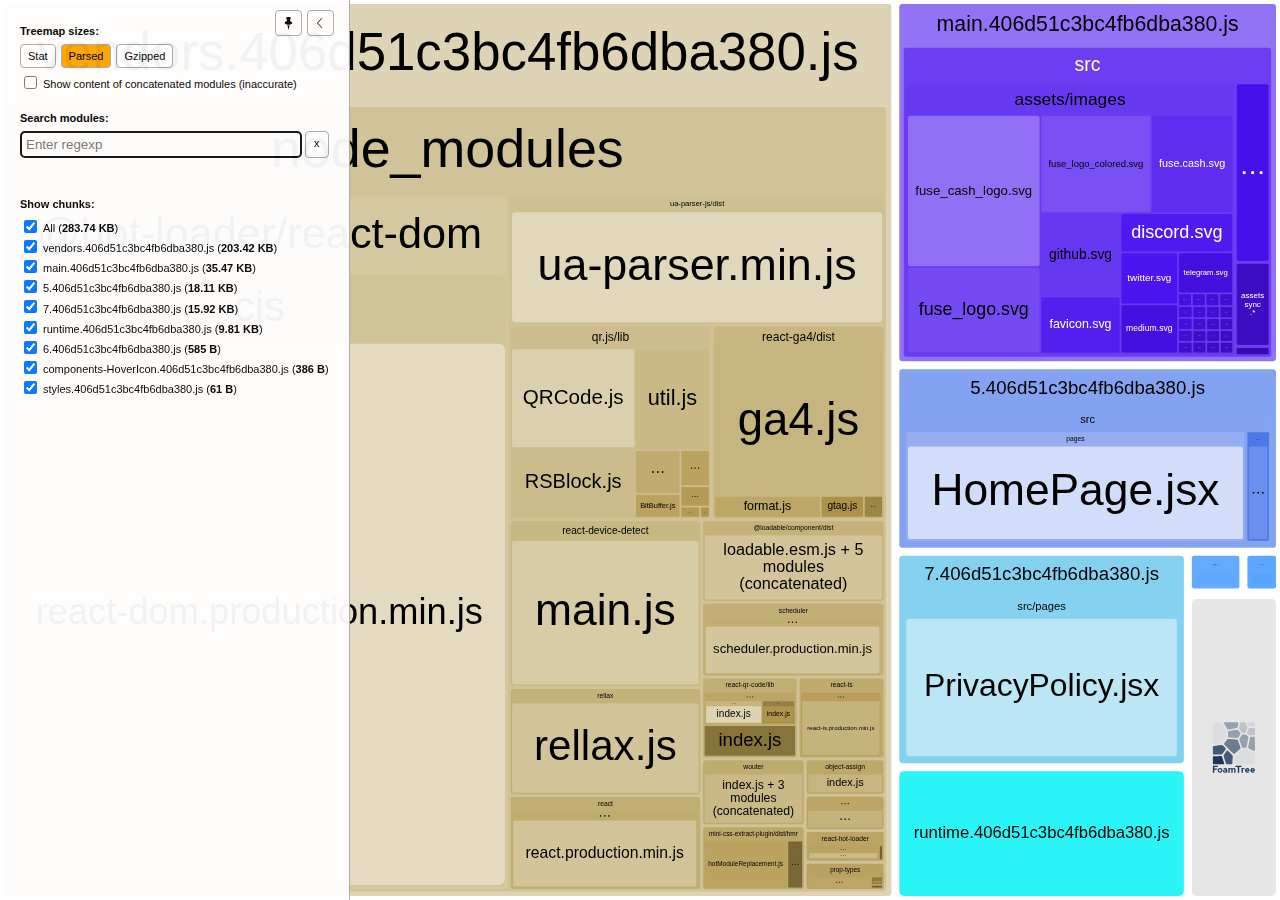
==== commit 0dc0f1d5: "changes mobile version" ====
--- a/report.html
+++ b/report.html
@@ -3,7 +3,7 @@
   <head>
     <meta charset="UTF-8"/>
     <meta name="viewport" content="width=device-width, initial-scale=1"/>
-    <title>fuse.cash [21 Dec 2021 at 14:19]</title>
+    <title>fuse.cash [21 Dec 2021 at 14:28]</title>
     <link rel="shortcut icon" href="[data-uri]" type="image/x-icon" />
 
     <script>
@@ -30,7 +30,7 @@
   <body>
     <div id="app"></div>
     <script>
-      window.chartData = [{"label":"5.b4b61fead6e117443393.js","isAsset":true,"statSize":25739,"parsedSize":18547,"gzipSize":6252,"groups":[{"label":"src","path":"./src","statSize":25739,"groups":[{"label":"components","path":"./src/components","statSize":2106,"groups":[{"id":75,"label":"Accordion.jsx","path":"./src/components/Accordion.jsx","statSize":2106,"parsedSize":1234,"gzipSize":548}],"parsedSize":1234,"gzipSize":548},{"label":"pages","path":"./src/pages","statSize":23633,"groups":[{"id":76,"label":"HomePage.jsx","path":"./src/pages/HomePage.jsx","statSize":23633,"parsedSize":17245,"gzipSize":5854}],"parsedSize":17245,"gzipSize":5854}],"parsedSize":18479,"gzipSize":6210}]},{"label":"6.b4b61fead6e117443393.js","isAsset":true,"statSize":765,"parsedSize":585,"gzipSize":311,"groups":[{"label":"src/pages","path":"./src/pages","statSize":765,"groups":[{"id":78,"label":"PendingTransaction.jsx","path":"./src/pages/PendingTransaction.jsx","statSize":765,"parsedSize":521,"gzipSize":272}],"parsedSize":521,"gzipSize":272}]},{"label":"7.b4b61fead6e117443393.js","isAsset":true,"statSize":17576,"parsedSize":16302,"gzipSize":5592,"groups":[{"label":"src/pages","path":"./src/pages","statSize":17576,"groups":[{"id":77,"label":"PrivacyPolicy.jsx","path":"./src/pages/PrivacyPolicy.jsx","statSize":17576,"parsedSize":16184,"gzipSize":5544}],"parsedSize":16184,"gzipSize":5544}]},{"label":"components-HoverIcon.b4b61fead6e117443393.js","isAsset":true,"statSize":531,"parsedSize":386,"gzipSize":270,"groups":[{"label":"src/components","path":"./src/components","statSize":531,"groups":[{"id":74,"label":"HoverIcon.jsx","path":"./src/components/HoverIcon.jsx","statSize":531,"parsedSize":322,"gzipSize":229}],"parsedSize":322,"gzipSize":229}]},{"label":"main.b4b61fead6e117443393.js","isAsset":true,"statSize":114491,"parsedSize":36318,"gzipSize":12495,"groups":[{"label":"src","path":"./src","statSize":114451,"groups":[{"label":"assets/images","path":"./src/assets/images","statSize":37370,"groups":[{"id":14,"label":"apple.png","path":"./src/assets/images/apple.png","statSize":36,"parsedSize":67,"gzipSize":86},{"id":15,"label":"arrow-down.png","path":"./src/assets/images/arrow-down.png","statSize":41,"parsedSize":72,"gzipSize":90},{"id":16,"label":"arrow-up.png","path":"./src/assets/images/arrow-up.png","statSize":39,"parsedSize":70,"gzipSize":89},{"id":17,"label":"arrows-down.png","path":"./src/assets/images/arrows-down.png","statSize":42,"parsedSize":73,"gzipSize":91},{"id":18,"label":"discord.svg","path":"./src/assets/images/discord.svg","statSize":2167,"parsedSize":1867,"gzipSize":1016},{"id":19,"label":"footerLogo.png","path":"./src/assets/images/footerLogo.png","statSize":41,"parsedSize":72,"gzipSize":91},{"id":20,"label":"fuse_cash_logo.svg","path":"./src/assets/images/fuse_cash_logo.svg","statSize":9169,"parsedSize":8539,"gzipSize":3614},{"id":21,"label":"fuse_logo_colored.svg","path":"./src/assets/images/fuse_logo_colored.svg","statSize":5653,"parsedSize":4573,"gzipSize":2005},{"id":22,"label":"github.svg","path":"./src/assets/images/github.svg","statSize":3339,"parsedSize":2817,"gzipSize":1441},{"id":23,"label":"google.png","path":"./src/assets/images/google.png","statSize":37,"parsedSize":68,"gzipSize":87},{"id":24,"label":"iphone.png","path":"./src/assets/images/iphone.png","statSize":37,"parsedSize":68,"gzipSize":87},{"id":25,"label":"land.png","path":"./src/assets/images/land.png","statSize":35,"parsedSize":66,"gzipSize":86},{"id":26,"label":"medium.svg","path":"./src/assets/images/medium.svg","statSize":1505,"parsedSize":1185,"gzipSize":677},{"id":27,"label":"nav-logo.png","path":"./src/assets/images/nav-logo.png","statSize":39,"parsedSize":70,"gzipSize":89},{"id":28,"label":"planet1.png","path":"./src/assets/images/planet1.png","statSize":38,"parsedSize":69,"gzipSize":88},{"id":29,"label":"planet2.png","path":"./src/assets/images/planet2.png","statSize":38,"parsedSize":69,"gzipSize":88},{"id":30,"label":"planet3.png","path":"./src/assets/images/planet3.png","statSize":38,"parsedSize":69,"gzipSize":88},{"id":31,"label":"qr.png","path":"./src/assets/images/qr.png","statSize":33,"parsedSize":64,"gzipSize":84},{"id":32,"label":"stars.png","path":"./src/assets/images/stars.png","statSize":36,"parsedSize":67,"gzipSize":86},{"id":33,"label":"telegram.svg","path":"./src/assets/images/telegram.svg","statSize":1248,"parsedSize":946,"gzipSize":590},{"id":34,"label":"twitter.svg","path":"./src/assets/images/twitter.svg","statSize":1556,"parsedSize":1256,"gzipSize":729},{"id":51,"label":"apple-store.png","path":"./src/assets/images/apple-store.png","statSize":42,"parsedSize":73,"gzipSize":90},{"id":52,"label":"favicon.svg","path":"./src/assets/images/favicon.svg","statSize":2215,"parsedSize":1915,"gzipSize":1092},{"id":53,"label":"footer-logo.png","path":"./src/assets/images/footer-logo.png","statSize":42,"parsedSize":73,"gzipSize":90},{"id":54,"label":"fuse.cash.svg","path":"./src/assets/images/fuse.cash.svg","statSize":3736,"parsedSize":3375,"gzipSize":1718},{"id":55,"label":"fuse_logo.svg","path":"./src/assets/images/fuse_logo.svg","statSize":6014,"parsedSize":4836,"gzipSize":1911},{"id":56,"label":"google-play.png","path":"./src/assets/images/google-play.png","statSize":42,"parsedSize":73,"gzipSize":91},{"id":57,"label":"image.png","path":"./src/assets/images/image.png","statSize":36,"parsedSize":67,"gzipSize":82},{"id":58,"label":"moon.png","path":"./src/assets/images/moon.png","statSize":35,"parsedSize":66,"gzipSize":86},{"id":59,"label":"space-star.png","path":"./src/assets/images/space-star.png","statSize":41,"parsedSize":72,"gzipSize":89}],"parsedSize":32697,"gzipSize":10979},{"label":"styles","path":"./src/styles","statSize":72390,"groups":[{"id":47,"label":"styles.scss","path":"./src/styles/styles.scss","statSize":72390,"parsedSize":114,"gzipSize":123}],"parsedSize":114,"gzipSize":123},{"id":50,"label":"assets sync .*","path":"./src/assets sync .*","statSize":938,"parsedSize":1062,"gzipSize":465},{"id":70,"label":"index.js + 1 modules (concatenated)","path":"./src/index.js + 1 modules (concatenated)","statSize":3753,"parsedSize":2263,"gzipSize":1003,"concatenated":true,"groups":[{"label":"src","path":"./src/index.js + 1 modules (concatenated)/src","statSize":3718,"groups":[{"id":null,"label":"index.js","path":"./src/index.js + 1 modules (concatenated)/src/index.js","statSize":2621,"parsedSize":1580,"gzipSize":700,"inaccurateSizes":true},{"id":null,"label":"App.js","path":"./src/index.js + 1 modules (concatenated)/src/App.js","statSize":1097,"parsedSize":661,"gzipSize":293,"inaccurateSizes":true}],"parsedSize":2241,"gzipSize":993,"inaccurateSizes":true}]}],"parsedSize":36136,"gzipSize":12394},{"id":35,"label":"multi react-hot-loader/patch ./src/index.js","path":"./multi react-hot-loader/patch ./src/index.js","statSize":40,"parsedSize":38,"gzipSize":58}]},{"label":"runtime.b4b61fead6e117443393.js","isAsset":true,"statSize":10043,"parsedSize":10043,"gzipSize":3809,"groups":[]},{"label":"styles.b4b61fead6e117443393.js","isAsset":true,"statSize":61,"parsedSize":61,"gzipSize":64,"groups":[]},{"label":"vendors.b4b61fead6e117443393.js","isAsset":true,"statSize":300112,"parsedSize":208306,"gzipSize":67803,"groups":[{"label":"node_modules","path":"./node_modules","statSize":299640,"groups":[{"label":"react","path":"./node_modules/react","statSize":6640,"groups":[{"id":0,"label":"index.js","path":"./node_modules/react/index.js","statSize":190,"parsedSize":45,"gzipSize":65},{"label":"cjs","path":"./node_modules/react/cjs","statSize":6450,"groups":[{"id":38,"label":"react.production.min.js","path":"./node_modules/react/cjs/react.production.min.js","statSize":6450,"parsedSize":6189,"gzipSize":2580}],"parsedSize":6189,"gzipSize":2580}],"parsedSize":6234,"gzipSize":2592},{"label":"react-ga4/dist","path":"./node_modules/react-ga4/dist","statSize":24055,"groups":[{"id":1,"label":"index.js","path":"./node_modules/react-ga4/dist/index.js","statSize":323,"parsedSize":167,"gzipSize":146},{"id":40,"label":"ga4.js","path":"./node_modules/react-ga4/dist/ga4.js","statSize":21320,"parsedSize":10030,"gzipSize":3393},{"id":41,"label":"gtag.js","path":"./node_modules/react-ga4/dist/gtag.js","statSize":629,"parsedSize":379,"gzipSize":250},{"id":42,"label":"format.js","path":"./node_modules/react-ga4/dist/format.js","statSize":1783,"parsedSize":938,"gzipSize":548}],"parsedSize":11514,"gzipSize":3853},{"label":"wouter","path":"./node_modules/wouter","statSize":10030,"groups":[{"id":2,"label":"index.js + 3 modules (concatenated)","path":"./node_modules/wouter/index.js + 3 modules (concatenated)","statSize":10030,"parsedSize":2368,"gzipSize":1217,"concatenated":true,"groups":[{"label":"node_modules/wouter","path":"./node_modules/wouter/index.js + 3 modules (concatenated)/node_modules/wouter","statSize":10025,"groups":[{"id":null,"label":"index.js","path":"./node_modules/wouter/index.js + 3 modules (concatenated)/node_modules/wouter/index.js","statSize":4774,"parsedSize":1127,"gzipSize":579,"inaccurateSizes":true},{"id":null,"label":"react-deps.js","path":"./node_modules/wouter/index.js + 3 modules (concatenated)/node_modules/wouter/react-deps.js","statSize":188,"parsedSize":44,"gzipSize":22,"inaccurateSizes":true},{"id":null,"label":"use-location.js","path":"./node_modules/wouter/index.js + 3 modules (concatenated)/node_modules/wouter/use-location.js","statSize":2986,"parsedSize":704,"gzipSize":362,"inaccurateSizes":true},{"id":null,"label":"matcher.js","path":"./node_modules/wouter/index.js + 3 modules (concatenated)/node_modules/wouter/matcher.js","statSize":2077,"parsedSize":490,"gzipSize":252,"inaccurateSizes":true}],"parsedSize":2366,"gzipSize":1216,"inaccurateSizes":true}]}],"parsedSize":2368,"gzipSize":1217},{"label":"@loadable/component/dist","path":"./node_modules/@loadable/component/dist","statSize":17795,"groups":[{"id":3,"label":"loadable.esm.js + 5 modules (concatenated)","path":"./node_modules/@loadable/component/dist/loadable.esm.js + 5 modules (concatenated)","statSize":17795,"parsedSize":5183,"gzipSize":2034,"concatenated":true,"groups":[{"label":"node_modules","path":"./node_modules/@loadable/component/dist/loadable.esm.js + 5 modules (concatenated)/node_modules","statSize":17780,"groups":[{"label":"@loadable/component/dist","path":"./node_modules/@loadable/component/dist/loadable.esm.js + 5 modules (concatenated)/node_modules/@loadable/component/dist","statSize":16382,"groups":[{"id":null,"label":"loadable.esm.js","path":"./node_modules/@loadable/component/dist/loadable.esm.js + 5 modules (concatenated)/node_modules/@loadable/component/dist/loadable.esm.js","statSize":16382,"parsedSize":4771,"gzipSize":1872,"inaccurateSizes":true}],"parsedSize":4771,"gzipSize":1872,"inaccurateSizes":true},{"label":"@babel/runtime/helpers/esm","path":"./node_modules/@loadable/component/dist/loadable.esm.js + 5 modules (concatenated)/node_modules/@babel/runtime/helpers/esm","statSize":1398,"groups":[{"id":null,"label":"objectWithoutPropertiesLoose.js","path":"./node_modules/@loadable/component/dist/loadable.esm.js + 5 modules (concatenated)/node_modules/@babel/runtime/helpers/esm/objectWithoutPropertiesLoose.js","statSize":350,"parsedSize":101,"gzipSize":40,"inaccurateSizes":true},{"id":null,"label":"extends.js","path":"./node_modules/@loadable/component/dist/loadable.esm.js + 5 modules (concatenated)/node_modules/@babel/runtime/helpers/esm/extends.js","statSize":397,"parsedSize":115,"gzipSize":45,"inaccurateSizes":true},{"id":null,"label":"assertThisInitialized.js","path":"./node_modules/@loadable/component/dist/loadable.esm.js + 5 modules (concatenated)/node_modules/@babel/runtime/helpers/esm/assertThisInitialized.js","statSize":192,"parsedSize":55,"gzipSize":21,"inaccurateSizes":true},{"id":null,"label":"inheritsLoose.js","path":"./node_modules/@loadable/component/dist/loadable.esm.js + 5 modules (concatenated)/node_modules/@babel/runtime/helpers/esm/inheritsLoose.js","statSize":259,"parsedSize":75,"gzipSize":29,"inaccurateSizes":true},{"id":null,"label":"setPrototypeOf.js","path":"./node_modules/@loadable/component/dist/loadable.esm.js + 5 modules (concatenated)/node_modules/@babel/runtime/helpers/esm/setPrototypeOf.js","statSize":200,"parsedSize":58,"gzipSize":22,"inaccurateSizes":true}],"parsedSize":407,"gzipSize":159,"inaccurateSizes":true}],"parsedSize":5178,"gzipSize":2032,"inaccurateSizes":true}]}],"parsedSize":5183,"gzipSize":2034},{"label":"prop-types","path":"./node_modules/prop-types","statSize":2645,"groups":[{"id":4,"label":"index.js","path":"./node_modules/prop-types/index.js","statSize":710,"parsedSize":34,"gzipSize":54},{"id":66,"label":"factoryWithThrowingShims.js","path":"./node_modules/prop-types/factoryWithThrowingShims.js","statSize":1621,"parsedSize":650,"gzipSize":397},{"label":"lib","path":"./node_modules/prop-types/lib","statSize":314,"groups":[{"id":67,"label":"ReactPropTypesSecret.js","path":"./node_modules/prop-types/lib/ReactPropTypesSecret.js","statSize":314,"parsedSize":86,"gzipSize":106}],"parsedSize":86,"gzipSize":106}],"parsedSize":770,"gzipSize":462},{"label":"react-is","path":"./node_modules/react-is","statSize":2750,"groups":[{"id":5,"label":"index.js","path":"./node_modules/react-is/index.js","statSize":196,"parsedSize":45,"gzipSize":65},{"label":"cjs","path":"./node_modules/react-is/cjs","statSize":2554,"groups":[{"id":46,"label":"react-is.production.min.js","path":"./node_modules/react-is/cjs/react-is.production.min.js","statSize":2554,"parsedSize":2385,"gzipSize":846}],"parsedSize":2385,"gzipSize":846}],"parsedSize":2430,"gzipSize":863},{"label":"object-assign","path":"./node_modules/object-assign","statSize":2108,"groups":[{"id":6,"label":"index.js","path":"./node_modules/object-assign/index.js","statSize":2108,"parsedSize":990,"gzipSize":558}],"parsedSize":990,"gzipSize":558},{"label":"qr.js/lib","path":"./node_modules/qr.js/lib","statSize":25445,"groups":[{"id":7,"label":"mode.js","path":"./node_modules/qr.js/lib/mode.js","statSize":122,"parsedSize":87,"gzipSize":93},{"id":8,"label":"ErrorCorrectLevel.js","path":"./node_modules/qr.js/lib/ErrorCorrectLevel.js","statSize":54,"parsedSize":42,"gzipSize":62},{"id":9,"label":"Polynomial.js","path":"./node_modules/qr.js/lib/Polynomial.js","statSize":1313,"parsedSize":797,"gzipSize":357},{"id":10,"label":"math.js","path":"./node_modules/qr.js/lib/math.js","statSize":673,"parsedSize":424,"gzipSize":239},{"id":61,"label":"QRCode.js","path":"./node_modules/qr.js/lib/QRCode.js","statSize":9651,"parsedSize":4953,"gzipSize":1771},{"id":62,"label":"8BitByte.js","path":"./node_modules/qr.js/lib/8BitByte.js","statSize":383,"parsedSize":240,"gzipSize":185},{"id":63,"label":"RSBlock.js","path":"./node_modules/qr.js/lib/RSBlock.js","statSize":5501,"parsedSize":3462,"gzipSize":1299},{"id":64,"label":"BitBuffer.js","path":"./node_modules/qr.js/lib/BitBuffer.js","statSize":711,"parsedSize":431,"gzipSize":254},{"id":65,"label":"util.js","path":"./node_modules/qr.js/lib/util.js","statSize":7037,"parsedSize":3046,"gzipSize":1118}],"parsedSize":13482,"gzipSize":4449},{"label":"react-device-detect","path":"./node_modules/react-device-detect","statSize":26468,"groups":[{"id":11,"label":"main.js","path":"./node_modules/react-device-detect/main.js","statSize":26468,"parsedSize":11043,"gzipSize":3073}],"parsedSize":11043,"gzipSize":3073},{"label":"@hot-loader/react-dom","path":"./node_modules/@hot-loader/react-dom","statSize":122051,"groups":[{"id":12,"label":"index.js","path":"./node_modules/@hot-loader/react-dom/index.js","statSize":1363,"parsedSize":254,"gzipSize":177},{"label":"cjs","path":"./node_modules/@hot-loader/react-dom/cjs","statSize":120688,"groups":[{"id":43,"label":"react-dom.production.min.js","path":"./node_modules/@hot-loader/react-dom/cjs/react-dom.production.min.js","statSize":120688,"parsedSize":118434,"gzipSize":38261}],"parsedSize":118434,"gzipSize":38261}],"parsedSize":118688,"gzipSize":38355},{"label":"hoist-non-react-statics/dist","path":"./node_modules/hoist-non-react-statics/dist","statSize":2743,"groups":[{"id":13,"label":"hoist-non-react-statics.cjs.js","path":"./node_modules/hoist-non-react-statics/dist/hoist-non-react-statics.cjs.js","statSize":2743,"parsedSize":968,"gzipSize":494}],"parsedSize":968,"gzipSize":494},{"label":"react-hot-loader","path":"./node_modules/react-hot-loader","statSize":1332,"groups":[{"id":36,"label":"patch.js","path":"./node_modules/react-hot-loader/patch.js","statSize":229,"parsedSize":45,"gzipSize":65},{"label":"dist","path":"./node_modules/react-hot-loader/dist","statSize":1103,"groups":[{"id":37,"label":"react-hot-loader.production.min.js","path":"./node_modules/react-hot-loader/dist/react-hot-loader.production.min.js","statSize":1103,"parsedSize":818,"gzipSize":430}],"parsedSize":818,"gzipSize":430}],"parsedSize":863,"gzipSize":444},{"label":"ua-parser-js/dist","path":"./node_modules/ua-parser-js/dist","statSize":20032,"groups":[{"id":39,"label":"ua-parser.min.js","path":"./node_modules/ua-parser-js/dist/ua-parser.min.js","statSize":20032,"parsedSize":16712,"gzipSize":6891}],"parsedSize":16712,"gzipSize":6891},{"label":"scheduler","path":"./node_modules/scheduler","statSize":5028,"groups":[{"id":44,"label":"index.js","path":"./node_modules/scheduler/index.js","statSize":198,"parsedSize":45,"gzipSize":65},{"label":"cjs","path":"./node_modules/scheduler/cjs","statSize":4830,"groups":[{"id":45,"label":"scheduler.production.min.js","path":"./node_modules/scheduler/cjs/scheduler.production.min.js","statSize":4830,"parsedSize":4639,"gzipSize":1904}],"parsedSize":4639,"gzipSize":1904}],"parsedSize":4684,"gzipSize":1918},{"label":"mini-css-extract-plugin/dist/hmr","path":"./node_modules/mini-css-extract-plugin/dist/hmr","statSize":5265,"groups":[{"id":48,"label":"hotModuleReplacement.js","path":"./node_modules/mini-css-extract-plugin/dist/hmr/hotModuleReplacement.js","statSize":4454,"parsedSize":1924,"gzipSize":950},{"id":49,"label":"normalize-url.js","path":"./node_modules/mini-css-extract-plugin/dist/hmr/normalize-url.js","statSize":811,"parsedSize":362,"gzipSize":262}],"parsedSize":2286,"gzipSize":1106},{"label":"react-qr-code/lib","path":"./node_modules/react-qr-code/lib","statSize":6111,"groups":[{"label":"components","path":"./node_modules/react-qr-code/lib/components","statSize":2706,"groups":[{"label":"QRCodeCell","path":"./node_modules/react-qr-code/lib/components/QRCodeCell","statSize":999,"groups":[{"id":68,"label":"index.js","path":"./node_modules/react-qr-code/lib/components/QRCodeCell/index.js","statSize":999,"parsedSize":500,"gzipSize":299}],"parsedSize":500,"gzipSize":299},{"label":"QRCodeSurface","path":"./node_modules/react-qr-code/lib/components/QRCodeSurface","statSize":1707,"groups":[{"id":69,"label":"index.js","path":"./node_modules/react-qr-code/lib/components/QRCodeSurface/index.js","statSize":1707,"parsedSize":879,"gzipSize":483}],"parsedSize":879,"gzipSize":483}],"parsedSize":1379,"gzipSize":608},{"id":72,"label":"index.js","path":"./node_modules/react-qr-code/lib/index.js","statSize":3405,"parsedSize":1317,"gzipSize":683}],"parsedSize":2696,"gzipSize":979},{"label":"rellax","path":"./node_modules/rellax","statSize":19142,"groups":[{"id":71,"label":"rellax.js","path":"./node_modules/rellax/rellax.js","statSize":19142,"parsedSize":7117,"gzipSize":2429}],"parsedSize":7117,"gzipSize":2429}],"parsedSize":208028,"gzipSize":67514},{"label":"buildin","path":"./buildin","statSize":472,"groups":[{"id":60,"label":"global.js","path":"./buildin/global.js","statSize":472,"parsedSize":144,"gzipSize":129}],"parsedSize":144,"gzipSize":129}]}];
+      window.chartData = [{"label":"5.406d51c3bc4fb6dba380.js","isAsset":true,"statSize":25739,"parsedSize":18547,"gzipSize":6252,"groups":[{"label":"src","path":"./src","statSize":25739,"groups":[{"label":"components","path":"./src/components","statSize":2106,"groups":[{"id":75,"label":"Accordion.jsx","path":"./src/components/Accordion.jsx","statSize":2106,"parsedSize":1234,"gzipSize":548}],"parsedSize":1234,"gzipSize":548},{"label":"pages","path":"./src/pages","statSize":23633,"groups":[{"id":76,"label":"HomePage.jsx","path":"./src/pages/HomePage.jsx","statSize":23633,"parsedSize":17245,"gzipSize":5854}],"parsedSize":17245,"gzipSize":5854}],"parsedSize":18479,"gzipSize":6210}]},{"label":"6.406d51c3bc4fb6dba380.js","isAsset":true,"statSize":765,"parsedSize":585,"gzipSize":311,"groups":[{"label":"src/pages","path":"./src/pages","statSize":765,"groups":[{"id":78,"label":"PendingTransaction.jsx","path":"./src/pages/PendingTransaction.jsx","statSize":765,"parsedSize":521,"gzipSize":272}],"parsedSize":521,"gzipSize":272}]},{"label":"7.406d51c3bc4fb6dba380.js","isAsset":true,"statSize":17576,"parsedSize":16302,"gzipSize":5592,"groups":[{"label":"src/pages","path":"./src/pages","statSize":17576,"groups":[{"id":77,"label":"PrivacyPolicy.jsx","path":"./src/pages/PrivacyPolicy.jsx","statSize":17576,"parsedSize":16184,"gzipSize":5544}],"parsedSize":16184,"gzipSize":5544}]},{"label":"components-HoverIcon.406d51c3bc4fb6dba380.js","isAsset":true,"statSize":531,"parsedSize":386,"gzipSize":270,"groups":[{"label":"src/components","path":"./src/components","statSize":531,"groups":[{"id":74,"label":"HoverIcon.jsx","path":"./src/components/HoverIcon.jsx","statSize":531,"parsedSize":322,"gzipSize":229}],"parsedSize":322,"gzipSize":229}]},{"label":"main.406d51c3bc4fb6dba380.js","isAsset":true,"statSize":114491,"parsedSize":36318,"gzipSize":12495,"groups":[{"label":"src","path":"./src","statSize":114451,"groups":[{"label":"assets/images","path":"./src/assets/images","statSize":37370,"groups":[{"id":14,"label":"apple.png","path":"./src/assets/images/apple.png","statSize":36,"parsedSize":67,"gzipSize":86},{"id":15,"label":"arrow-down.png","path":"./src/assets/images/arrow-down.png","statSize":41,"parsedSize":72,"gzipSize":90},{"id":16,"label":"arrow-up.png","path":"./src/assets/images/arrow-up.png","statSize":39,"parsedSize":70,"gzipSize":89},{"id":17,"label":"arrows-down.png","path":"./src/assets/images/arrows-down.png","statSize":42,"parsedSize":73,"gzipSize":91},{"id":18,"label":"discord.svg","path":"./src/assets/images/discord.svg","statSize":2167,"parsedSize":1867,"gzipSize":1016},{"id":19,"label":"footerLogo.png","path":"./src/assets/images/footerLogo.png","statSize":41,"parsedSize":72,"gzipSize":91},{"id":20,"label":"fuse_cash_logo.svg","path":"./src/assets/images/fuse_cash_logo.svg","statSize":9169,"parsedSize":8539,"gzipSize":3614},{"id":21,"label":"fuse_logo_colored.svg","path":"./src/assets/images/fuse_logo_colored.svg","statSize":5653,"parsedSize":4573,"gzipSize":2005},{"id":22,"label":"github.svg","path":"./src/assets/images/github.svg","statSize":3339,"parsedSize":2817,"gzipSize":1441},{"id":23,"label":"google.png","path":"./src/assets/images/google.png","statSize":37,"parsedSize":68,"gzipSize":87},{"id":24,"label":"iphone.png","path":"./src/assets/images/iphone.png","statSize":37,"parsedSize":68,"gzipSize":87},{"id":25,"label":"land.png","path":"./src/assets/images/land.png","statSize":35,"parsedSize":66,"gzipSize":86},{"id":26,"label":"medium.svg","path":"./src/assets/images/medium.svg","statSize":1505,"parsedSize":1185,"gzipSize":677},{"id":27,"label":"nav-logo.png","path":"./src/assets/images/nav-logo.png","statSize":39,"parsedSize":70,"gzipSize":89},{"id":28,"label":"planet1.png","path":"./src/assets/images/planet1.png","statSize":38,"parsedSize":69,"gzipSize":88},{"id":29,"label":"planet2.png","path":"./src/assets/images/planet2.png","statSize":38,"parsedSize":69,"gzipSize":88},{"id":30,"label":"planet3.png","path":"./src/assets/images/planet3.png","statSize":38,"parsedSize":69,"gzipSize":88},{"id":31,"label":"qr.png","path":"./src/assets/images/qr.png","statSize":33,"parsedSize":64,"gzipSize":84},{"id":32,"label":"stars.png","path":"./src/assets/images/stars.png","statSize":36,"parsedSize":67,"gzipSize":86},{"id":33,"label":"telegram.svg","path":"./src/assets/images/telegram.svg","statSize":1248,"parsedSize":946,"gzipSize":590},{"id":34,"label":"twitter.svg","path":"./src/assets/images/twitter.svg","statSize":1556,"parsedSize":1256,"gzipSize":729},{"id":51,"label":"apple-store.png","path":"./src/assets/images/apple-store.png","statSize":42,"parsedSize":73,"gzipSize":90},{"id":52,"label":"favicon.svg","path":"./src/assets/images/favicon.svg","statSize":2215,"parsedSize":1915,"gzipSize":1092},{"id":53,"label":"footer-logo.png","path":"./src/assets/images/footer-logo.png","statSize":42,"parsedSize":73,"gzipSize":90},{"id":54,"label":"fuse.cash.svg","path":"./src/assets/images/fuse.cash.svg","statSize":3736,"parsedSize":3375,"gzipSize":1718},{"id":55,"label":"fuse_logo.svg","path":"./src/assets/images/fuse_logo.svg","statSize":6014,"parsedSize":4836,"gzipSize":1911},{"id":56,"label":"google-play.png","path":"./src/assets/images/google-play.png","statSize":42,"parsedSize":73,"gzipSize":91},{"id":57,"label":"image.png","path":"./src/assets/images/image.png","statSize":36,"parsedSize":67,"gzipSize":82},{"id":58,"label":"moon.png","path":"./src/assets/images/moon.png","statSize":35,"parsedSize":66,"gzipSize":86},{"id":59,"label":"space-star.png","path":"./src/assets/images/space-star.png","statSize":41,"parsedSize":72,"gzipSize":89}],"parsedSize":32697,"gzipSize":10979},{"label":"styles","path":"./src/styles","statSize":72390,"groups":[{"id":47,"label":"styles.scss","path":"./src/styles/styles.scss","statSize":72390,"parsedSize":114,"gzipSize":123}],"parsedSize":114,"gzipSize":123},{"id":50,"label":"assets sync .*","path":"./src/assets sync .*","statSize":938,"parsedSize":1062,"gzipSize":465},{"id":70,"label":"index.js + 1 modules (concatenated)","path":"./src/index.js + 1 modules (concatenated)","statSize":3753,"parsedSize":2263,"gzipSize":1003,"concatenated":true,"groups":[{"label":"src","path":"./src/index.js + 1 modules (concatenated)/src","statSize":3718,"groups":[{"id":null,"label":"index.js","path":"./src/index.js + 1 modules (concatenated)/src/index.js","statSize":2621,"parsedSize":1580,"gzipSize":700,"inaccurateSizes":true},{"id":null,"label":"App.js","path":"./src/index.js + 1 modules (concatenated)/src/App.js","statSize":1097,"parsedSize":661,"gzipSize":293,"inaccurateSizes":true}],"parsedSize":2241,"gzipSize":993,"inaccurateSizes":true}]}],"parsedSize":36136,"gzipSize":12394},{"id":35,"label":"multi react-hot-loader/patch ./src/index.js","path":"./multi react-hot-loader/patch ./src/index.js","statSize":40,"parsedSize":38,"gzipSize":58}]},{"label":"runtime.406d51c3bc4fb6dba380.js","isAsset":true,"statSize":10043,"parsedSize":10043,"gzipSize":3808,"groups":[]},{"label":"styles.406d51c3bc4fb6dba380.js","isAsset":true,"statSize":61,"parsedSize":61,"gzipSize":64,"groups":[]},{"label":"vendors.406d51c3bc4fb6dba380.js","isAsset":true,"statSize":300112,"parsedSize":208306,"gzipSize":67803,"groups":[{"label":"node_modules","path":"./node_modules","statSize":299640,"groups":[{"label":"react","path":"./node_modules/react","statSize":6640,"groups":[{"id":0,"label":"index.js","path":"./node_modules/react/index.js","statSize":190,"parsedSize":45,"gzipSize":65},{"label":"cjs","path":"./node_modules/react/cjs","statSize":6450,"groups":[{"id":38,"label":"react.production.min.js","path":"./node_modules/react/cjs/react.production.min.js","statSize":6450,"parsedSize":6189,"gzipSize":2580}],"parsedSize":6189,"gzipSize":2580}],"parsedSize":6234,"gzipSize":2592},{"label":"react-ga4/dist","path":"./node_modules/react-ga4/dist","statSize":24055,"groups":[{"id":1,"label":"index.js","path":"./node_modules/react-ga4/dist/index.js","statSize":323,"parsedSize":167,"gzipSize":146},{"id":40,"label":"ga4.js","path":"./node_modules/react-ga4/dist/ga4.js","statSize":21320,"parsedSize":10030,"gzipSize":3393},{"id":41,"label":"gtag.js","path":"./node_modules/react-ga4/dist/gtag.js","statSize":629,"parsedSize":379,"gzipSize":250},{"id":42,"label":"format.js","path":"./node_modules/react-ga4/dist/format.js","statSize":1783,"parsedSize":938,"gzipSize":548}],"parsedSize":11514,"gzipSize":3853},{"label":"wouter","path":"./node_modules/wouter","statSize":10030,"groups":[{"id":2,"label":"index.js + 3 modules (concatenated)","path":"./node_modules/wouter/index.js + 3 modules (concatenated)","statSize":10030,"parsedSize":2368,"gzipSize":1217,"concatenated":true,"groups":[{"label":"node_modules/wouter","path":"./node_modules/wouter/index.js + 3 modules (concatenated)/node_modules/wouter","statSize":10025,"groups":[{"id":null,"label":"index.js","path":"./node_modules/wouter/index.js + 3 modules (concatenated)/node_modules/wouter/index.js","statSize":4774,"parsedSize":1127,"gzipSize":579,"inaccurateSizes":true},{"id":null,"label":"react-deps.js","path":"./node_modules/wouter/index.js + 3 modules (concatenated)/node_modules/wouter/react-deps.js","statSize":188,"parsedSize":44,"gzipSize":22,"inaccurateSizes":true},{"id":null,"label":"use-location.js","path":"./node_modules/wouter/index.js + 3 modules (concatenated)/node_modules/wouter/use-location.js","statSize":2986,"parsedSize":704,"gzipSize":362,"inaccurateSizes":true},{"id":null,"label":"matcher.js","path":"./node_modules/wouter/index.js + 3 modules (concatenated)/node_modules/wouter/matcher.js","statSize":2077,"parsedSize":490,"gzipSize":252,"inaccurateSizes":true}],"parsedSize":2366,"gzipSize":1216,"inaccurateSizes":true}]}],"parsedSize":2368,"gzipSize":1217},{"label":"@loadable/component/dist","path":"./node_modules/@loadable/component/dist","statSize":17795,"groups":[{"id":3,"label":"loadable.esm.js + 5 modules (concatenated)","path":"./node_modules/@loadable/component/dist/loadable.esm.js + 5 modules (concatenated)","statSize":17795,"parsedSize":5183,"gzipSize":2034,"concatenated":true,"groups":[{"label":"node_modules","path":"./node_modules/@loadable/component/dist/loadable.esm.js + 5 modules (concatenated)/node_modules","statSize":17780,"groups":[{"label":"@loadable/component/dist","path":"./node_modules/@loadable/component/dist/loadable.esm.js + 5 modules (concatenated)/node_modules/@loadable/component/dist","statSize":16382,"groups":[{"id":null,"label":"loadable.esm.js","path":"./node_modules/@loadable/component/dist/loadable.esm.js + 5 modules (concatenated)/node_modules/@loadable/component/dist/loadable.esm.js","statSize":16382,"parsedSize":4771,"gzipSize":1872,"inaccurateSizes":true}],"parsedSize":4771,"gzipSize":1872,"inaccurateSizes":true},{"label":"@babel/runtime/helpers/esm","path":"./node_modules/@loadable/component/dist/loadable.esm.js + 5 modules (concatenated)/node_modules/@babel/runtime/helpers/esm","statSize":1398,"groups":[{"id":null,"label":"objectWithoutPropertiesLoose.js","path":"./node_modules/@loadable/component/dist/loadable.esm.js + 5 modules (concatenated)/node_modules/@babel/runtime/helpers/esm/objectWithoutPropertiesLoose.js","statSize":350,"parsedSize":101,"gzipSize":40,"inaccurateSizes":true},{"id":null,"label":"extends.js","path":"./node_modules/@loadable/component/dist/loadable.esm.js + 5 modules (concatenated)/node_modules/@babel/runtime/helpers/esm/extends.js","statSize":397,"parsedSize":115,"gzipSize":45,"inaccurateSizes":true},{"id":null,"label":"assertThisInitialized.js","path":"./node_modules/@loadable/component/dist/loadable.esm.js + 5 modules (concatenated)/node_modules/@babel/runtime/helpers/esm/assertThisInitialized.js","statSize":192,"parsedSize":55,"gzipSize":21,"inaccurateSizes":true},{"id":null,"label":"inheritsLoose.js","path":"./node_modules/@loadable/component/dist/loadable.esm.js + 5 modules (concatenated)/node_modules/@babel/runtime/helpers/esm/inheritsLoose.js","statSize":259,"parsedSize":75,"gzipSize":29,"inaccurateSizes":true},{"id":null,"label":"setPrototypeOf.js","path":"./node_modules/@loadable/component/dist/loadable.esm.js + 5 modules (concatenated)/node_modules/@babel/runtime/helpers/esm/setPrototypeOf.js","statSize":200,"parsedSize":58,"gzipSize":22,"inaccurateSizes":true}],"parsedSize":407,"gzipSize":159,"inaccurateSizes":true}],"parsedSize":5178,"gzipSize":2032,"inaccurateSizes":true}]}],"parsedSize":5183,"gzipSize":2034},{"label":"prop-types","path":"./node_modules/prop-types","statSize":2645,"groups":[{"id":4,"label":"index.js","path":"./node_modules/prop-types/index.js","statSize":710,"parsedSize":34,"gzipSize":54},{"id":66,"label":"factoryWithThrowingShims.js","path":"./node_modules/prop-types/factoryWithThrowingShims.js","statSize":1621,"parsedSize":650,"gzipSize":397},{"label":"lib","path":"./node_modules/prop-types/lib","statSize":314,"groups":[{"id":67,"label":"ReactPropTypesSecret.js","path":"./node_modules/prop-types/lib/ReactPropTypesSecret.js","statSize":314,"parsedSize":86,"gzipSize":106}],"parsedSize":86,"gzipSize":106}],"parsedSize":770,"gzipSize":462},{"label":"react-is","path":"./node_modules/react-is","statSize":2750,"groups":[{"id":5,"label":"index.js","path":"./node_modules/react-is/index.js","statSize":196,"parsedSize":45,"gzipSize":65},{"label":"cjs","path":"./node_modules/react-is/cjs","statSize":2554,"groups":[{"id":46,"label":"react-is.production.min.js","path":"./node_modules/react-is/cjs/react-is.production.min.js","statSize":2554,"parsedSize":2385,"gzipSize":846}],"parsedSize":2385,"gzipSize":846}],"parsedSize":2430,"gzipSize":863},{"label":"object-assign","path":"./node_modules/object-assign","statSize":2108,"groups":[{"id":6,"label":"index.js","path":"./node_modules/object-assign/index.js","statSize":2108,"parsedSize":990,"gzipSize":558}],"parsedSize":990,"gzipSize":558},{"label":"qr.js/lib","path":"./node_modules/qr.js/lib","statSize":25445,"groups":[{"id":7,"label":"mode.js","path":"./node_modules/qr.js/lib/mode.js","statSize":122,"parsedSize":87,"gzipSize":93},{"id":8,"label":"ErrorCorrectLevel.js","path":"./node_modules/qr.js/lib/ErrorCorrectLevel.js","statSize":54,"parsedSize":42,"gzipSize":62},{"id":9,"label":"Polynomial.js","path":"./node_modules/qr.js/lib/Polynomial.js","statSize":1313,"parsedSize":797,"gzipSize":357},{"id":10,"label":"math.js","path":"./node_modules/qr.js/lib/math.js","statSize":673,"parsedSize":424,"gzipSize":239},{"id":61,"label":"QRCode.js","path":"./node_modules/qr.js/lib/QRCode.js","statSize":9651,"parsedSize":4953,"gzipSize":1771},{"id":62,"label":"8BitByte.js","path":"./node_modules/qr.js/lib/8BitByte.js","statSize":383,"parsedSize":240,"gzipSize":185},{"id":63,"label":"RSBlock.js","path":"./node_modules/qr.js/lib/RSBlock.js","statSize":5501,"parsedSize":3462,"gzipSize":1299},{"id":64,"label":"BitBuffer.js","path":"./node_modules/qr.js/lib/BitBuffer.js","statSize":711,"parsedSize":431,"gzipSize":254},{"id":65,"label":"util.js","path":"./node_modules/qr.js/lib/util.js","statSize":7037,"parsedSize":3046,"gzipSize":1118}],"parsedSize":13482,"gzipSize":4449},{"label":"react-device-detect","path":"./node_modules/react-device-detect","statSize":26468,"groups":[{"id":11,"label":"main.js","path":"./node_modules/react-device-detect/main.js","statSize":26468,"parsedSize":11043,"gzipSize":3073}],"parsedSize":11043,"gzipSize":3073},{"label":"@hot-loader/react-dom","path":"./node_modules/@hot-loader/react-dom","statSize":122051,"groups":[{"id":12,"label":"index.js","path":"./node_modules/@hot-loader/react-dom/index.js","statSize":1363,"parsedSize":254,"gzipSize":177},{"label":"cjs","path":"./node_modules/@hot-loader/react-dom/cjs","statSize":120688,"groups":[{"id":43,"label":"react-dom.production.min.js","path":"./node_modules/@hot-loader/react-dom/cjs/react-dom.production.min.js","statSize":120688,"parsedSize":118434,"gzipSize":38261}],"parsedSize":118434,"gzipSize":38261}],"parsedSize":118688,"gzipSize":38355},{"label":"hoist-non-react-statics/dist","path":"./node_modules/hoist-non-react-statics/dist","statSize":2743,"groups":[{"id":13,"label":"hoist-non-react-statics.cjs.js","path":"./node_modules/hoist-non-react-statics/dist/hoist-non-react-statics.cjs.js","statSize":2743,"parsedSize":968,"gzipSize":494}],"parsedSize":968,"gzipSize":494},{"label":"react-hot-loader","path":"./node_modules/react-hot-loader","statSize":1332,"groups":[{"id":36,"label":"patch.js","path":"./node_modules/react-hot-loader/patch.js","statSize":229,"parsedSize":45,"gzipSize":65},{"label":"dist","path":"./node_modules/react-hot-loader/dist","statSize":1103,"groups":[{"id":37,"label":"react-hot-loader.production.min.js","path":"./node_modules/react-hot-loader/dist/react-hot-loader.production.min.js","statSize":1103,"parsedSize":818,"gzipSize":430}],"parsedSize":818,"gzipSize":430}],"parsedSize":863,"gzipSize":444},{"label":"ua-parser-js/dist","path":"./node_modules/ua-parser-js/dist","statSize":20032,"groups":[{"id":39,"label":"ua-parser.min.js","path":"./node_modules/ua-parser-js/dist/ua-parser.min.js","statSize":20032,"parsedSize":16712,"gzipSize":6891}],"parsedSize":16712,"gzipSize":6891},{"label":"scheduler","path":"./node_modules/scheduler","statSize":5028,"groups":[{"id":44,"label":"index.js","path":"./node_modules/scheduler/index.js","statSize":198,"parsedSize":45,"gzipSize":65},{"label":"cjs","path":"./node_modules/scheduler/cjs","statSize":4830,"groups":[{"id":45,"label":"scheduler.production.min.js","path":"./node_modules/scheduler/cjs/scheduler.production.min.js","statSize":4830,"parsedSize":4639,"gzipSize":1904}],"parsedSize":4639,"gzipSize":1904}],"parsedSize":4684,"gzipSize":1918},{"label":"mini-css-extract-plugin/dist/hmr","path":"./node_modules/mini-css-extract-plugin/dist/hmr","statSize":5265,"groups":[{"id":48,"label":"hotModuleReplacement.js","path":"./node_modules/mini-css-extract-plugin/dist/hmr/hotModuleReplacement.js","statSize":4454,"parsedSize":1924,"gzipSize":950},{"id":49,"label":"normalize-url.js","path":"./node_modules/mini-css-extract-plugin/dist/hmr/normalize-url.js","statSize":811,"parsedSize":362,"gzipSize":262}],"parsedSize":2286,"gzipSize":1106},{"label":"react-qr-code/lib","path":"./node_modules/react-qr-code/lib","statSize":6111,"groups":[{"label":"components","path":"./node_modules/react-qr-code/lib/components","statSize":2706,"groups":[{"label":"QRCodeCell","path":"./node_modules/react-qr-code/lib/components/QRCodeCell","statSize":999,"groups":[{"id":68,"label":"index.js","path":"./node_modules/react-qr-code/lib/components/QRCodeCell/index.js","statSize":999,"parsedSize":500,"gzipSize":299}],"parsedSize":500,"gzipSize":299},{"label":"QRCodeSurface","path":"./node_modules/react-qr-code/lib/components/QRCodeSurface","statSize":1707,"groups":[{"id":69,"label":"index.js","path":"./node_modules/react-qr-code/lib/components/QRCodeSurface/index.js","statSize":1707,"parsedSize":879,"gzipSize":483}],"parsedSize":879,"gzipSize":483}],"parsedSize":1379,"gzipSize":608},{"id":72,"label":"index.js","path":"./node_modules/react-qr-code/lib/index.js","statSize":3405,"parsedSize":1317,"gzipSize":683}],"parsedSize":2696,"gzipSize":979},{"label":"rellax","path":"./node_modules/rellax","statSize":19142,"groups":[{"id":71,"label":"rellax.js","path":"./node_modules/rellax/rellax.js","statSize":19142,"parsedSize":7117,"gzipSize":2429}],"parsedSize":7117,"gzipSize":2429}],"parsedSize":208028,"gzipSize":67514},{"label":"buildin","path":"./buildin","statSize":472,"groups":[{"id":60,"label":"global.js","path":"./buildin/global.js","statSize":472,"parsedSize":144,"gzipSize":129}],"parsedSize":144,"gzipSize":129}]}];
       window.defaultSizes = "parsed";
     </script>
   </body>
